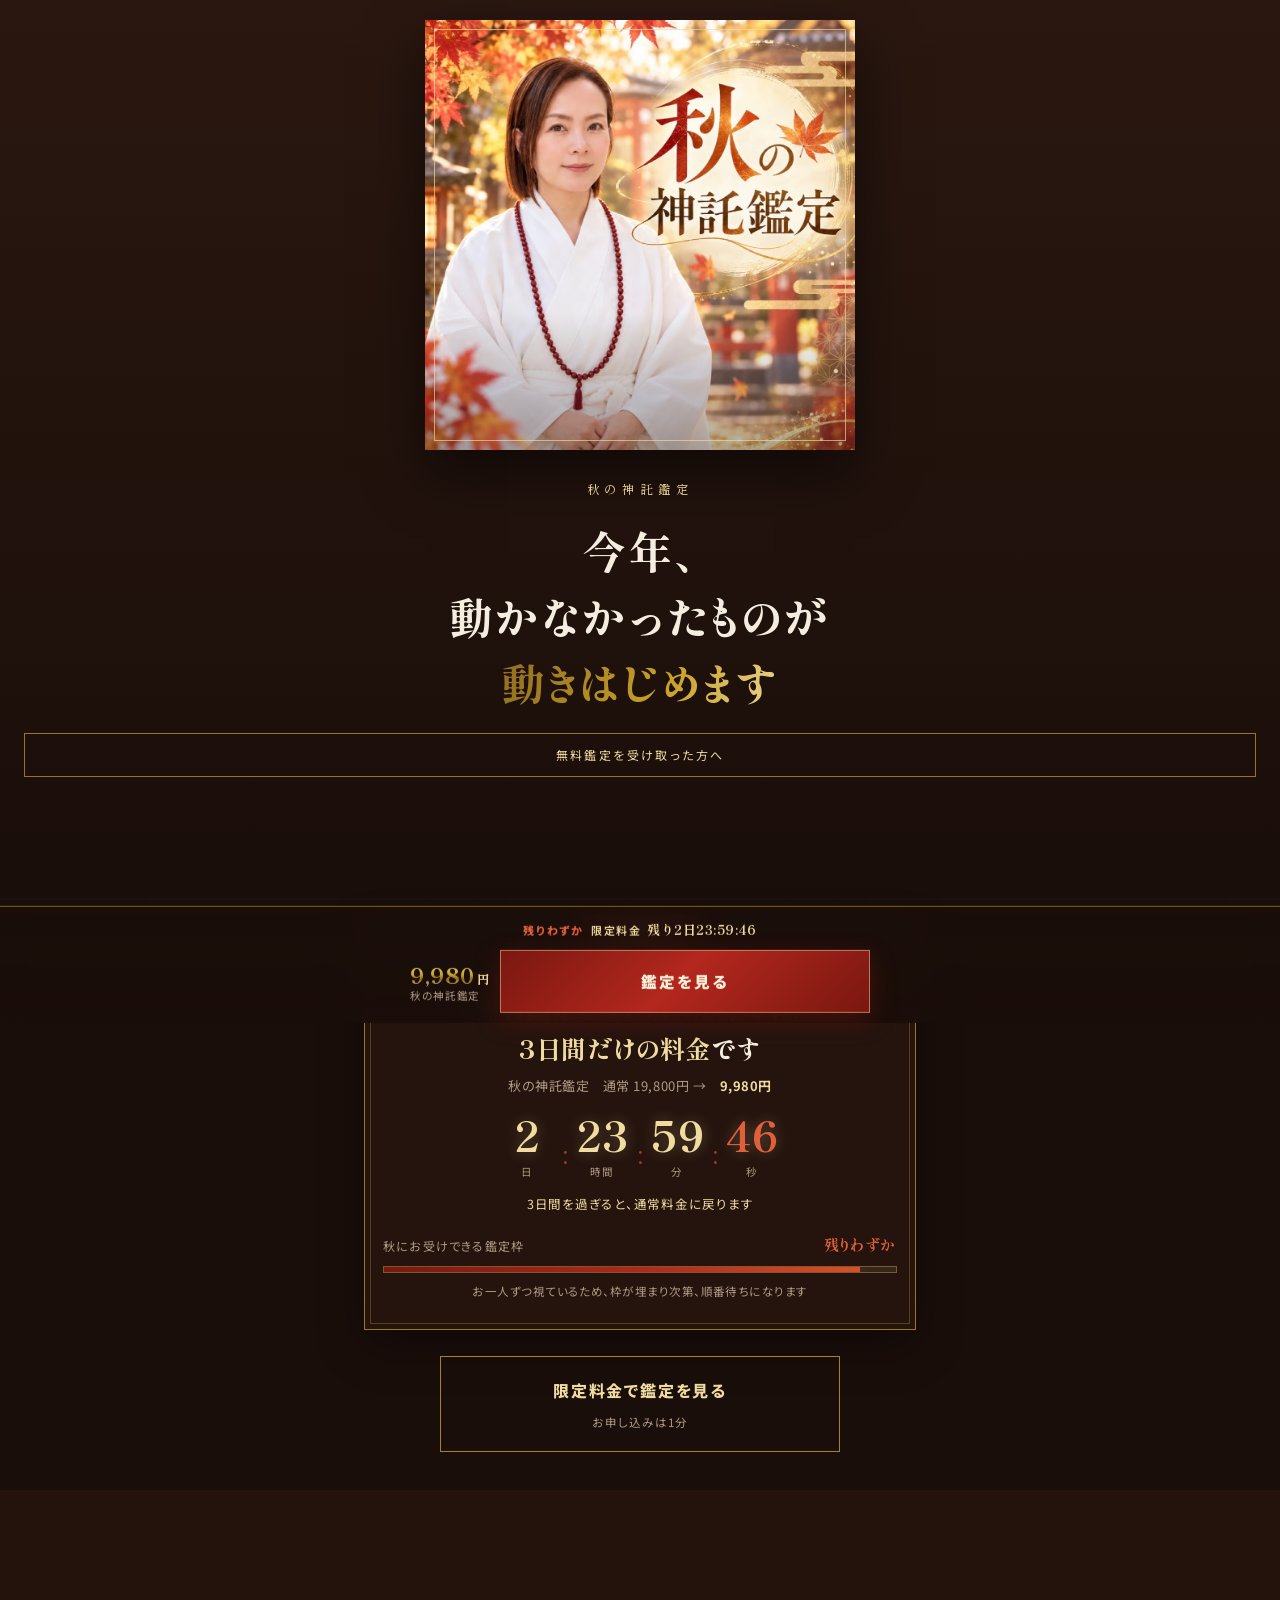
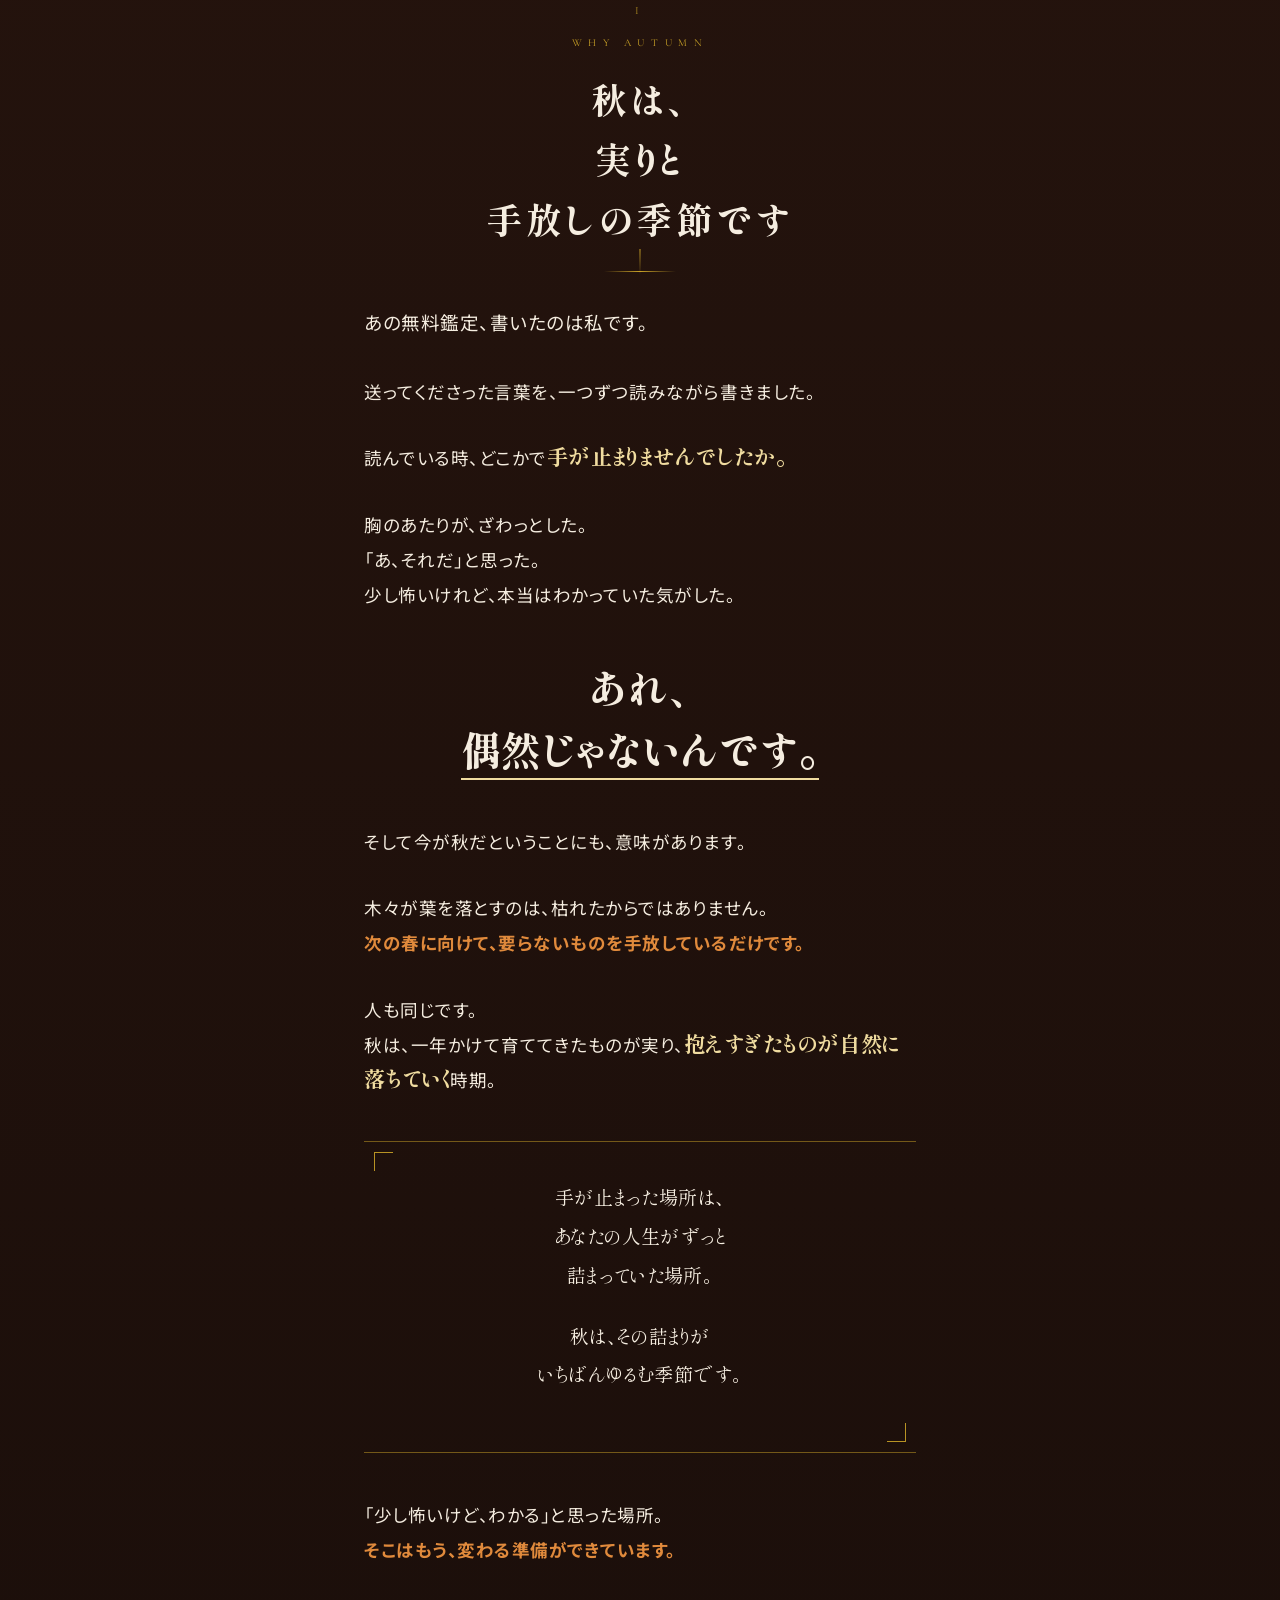
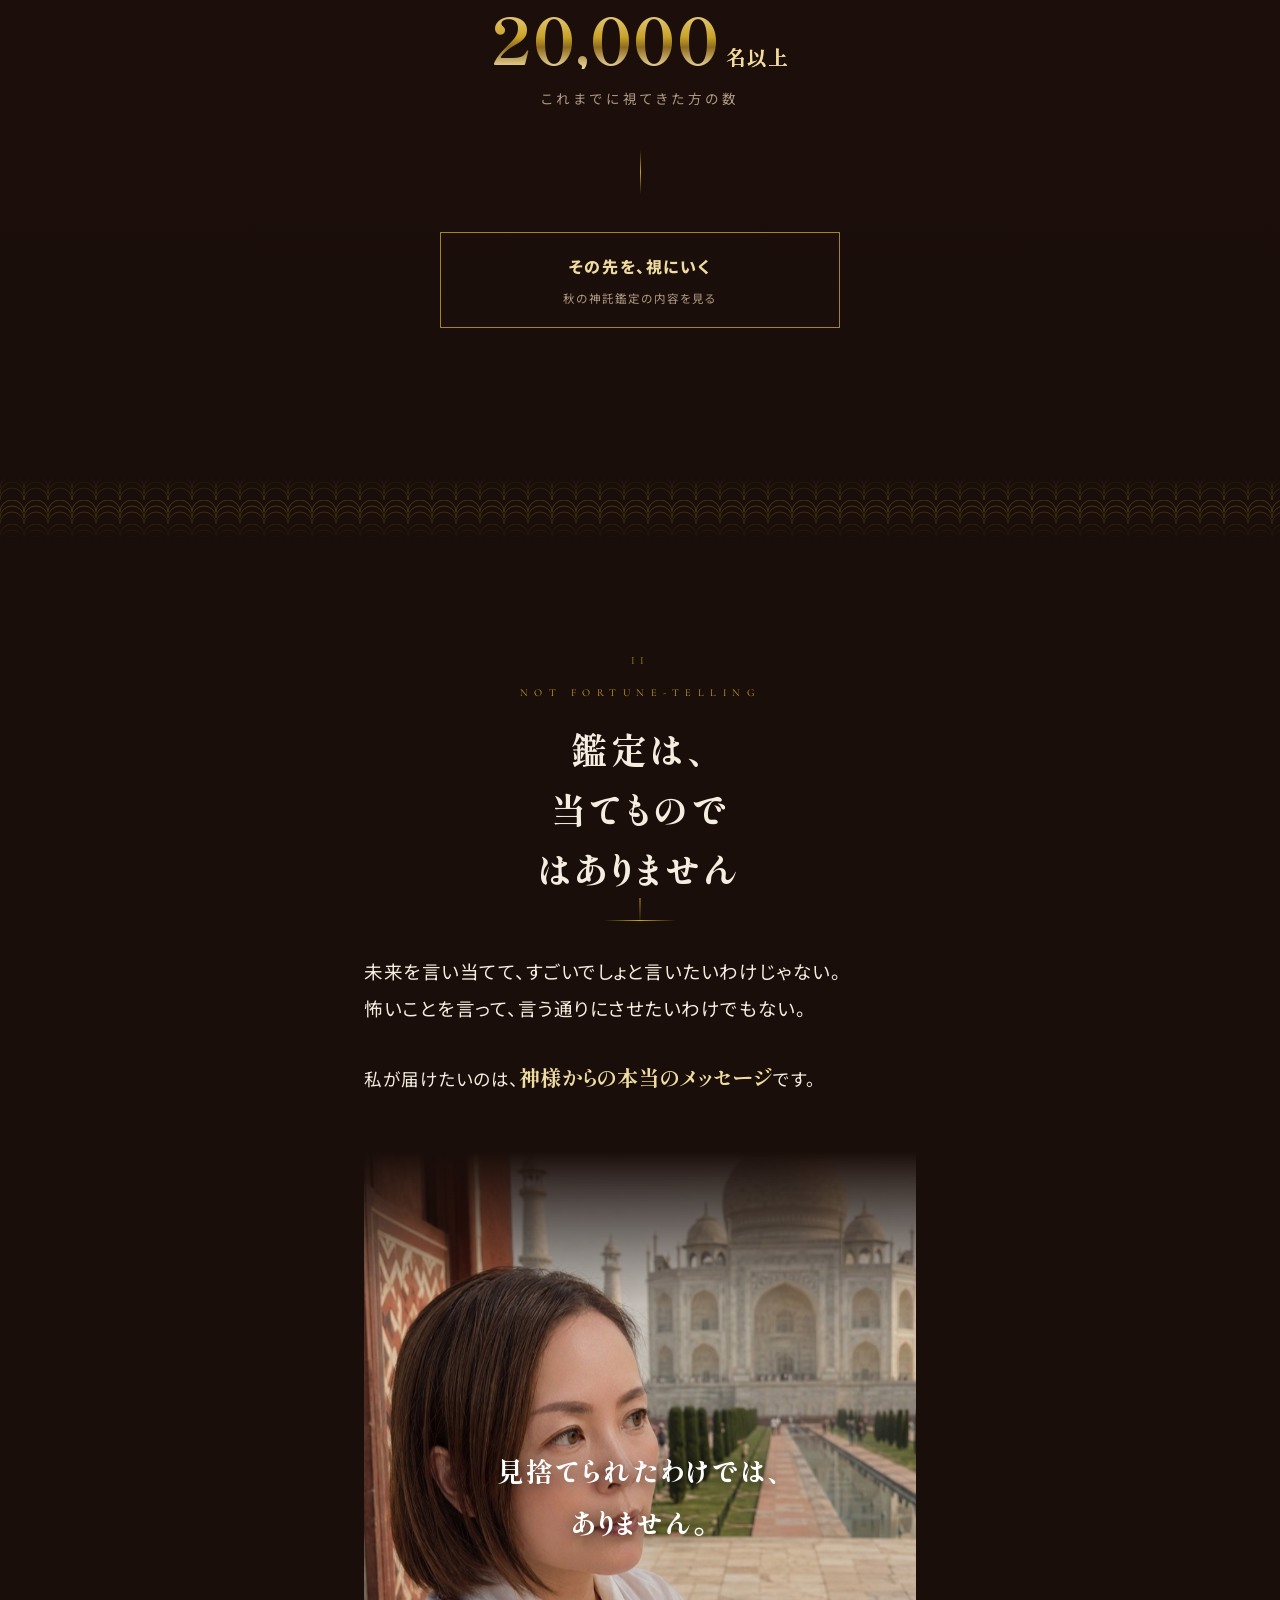
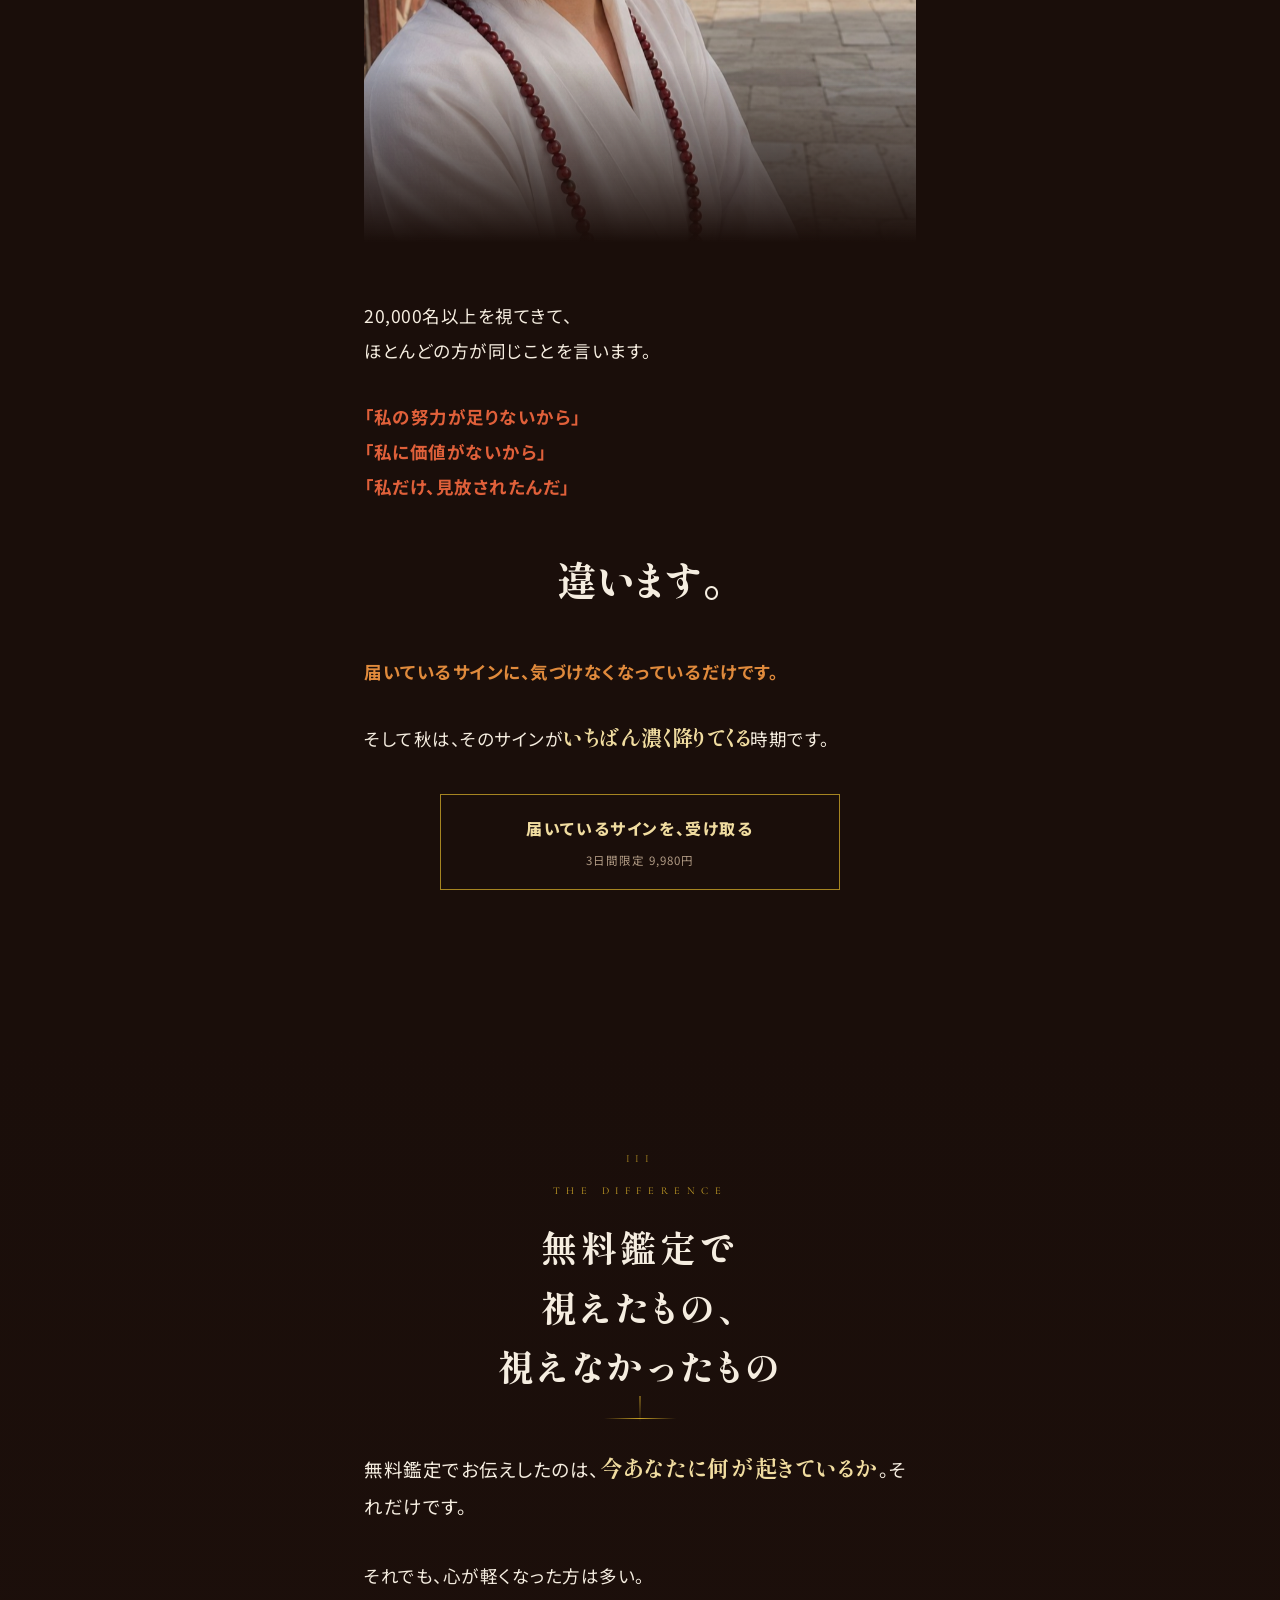
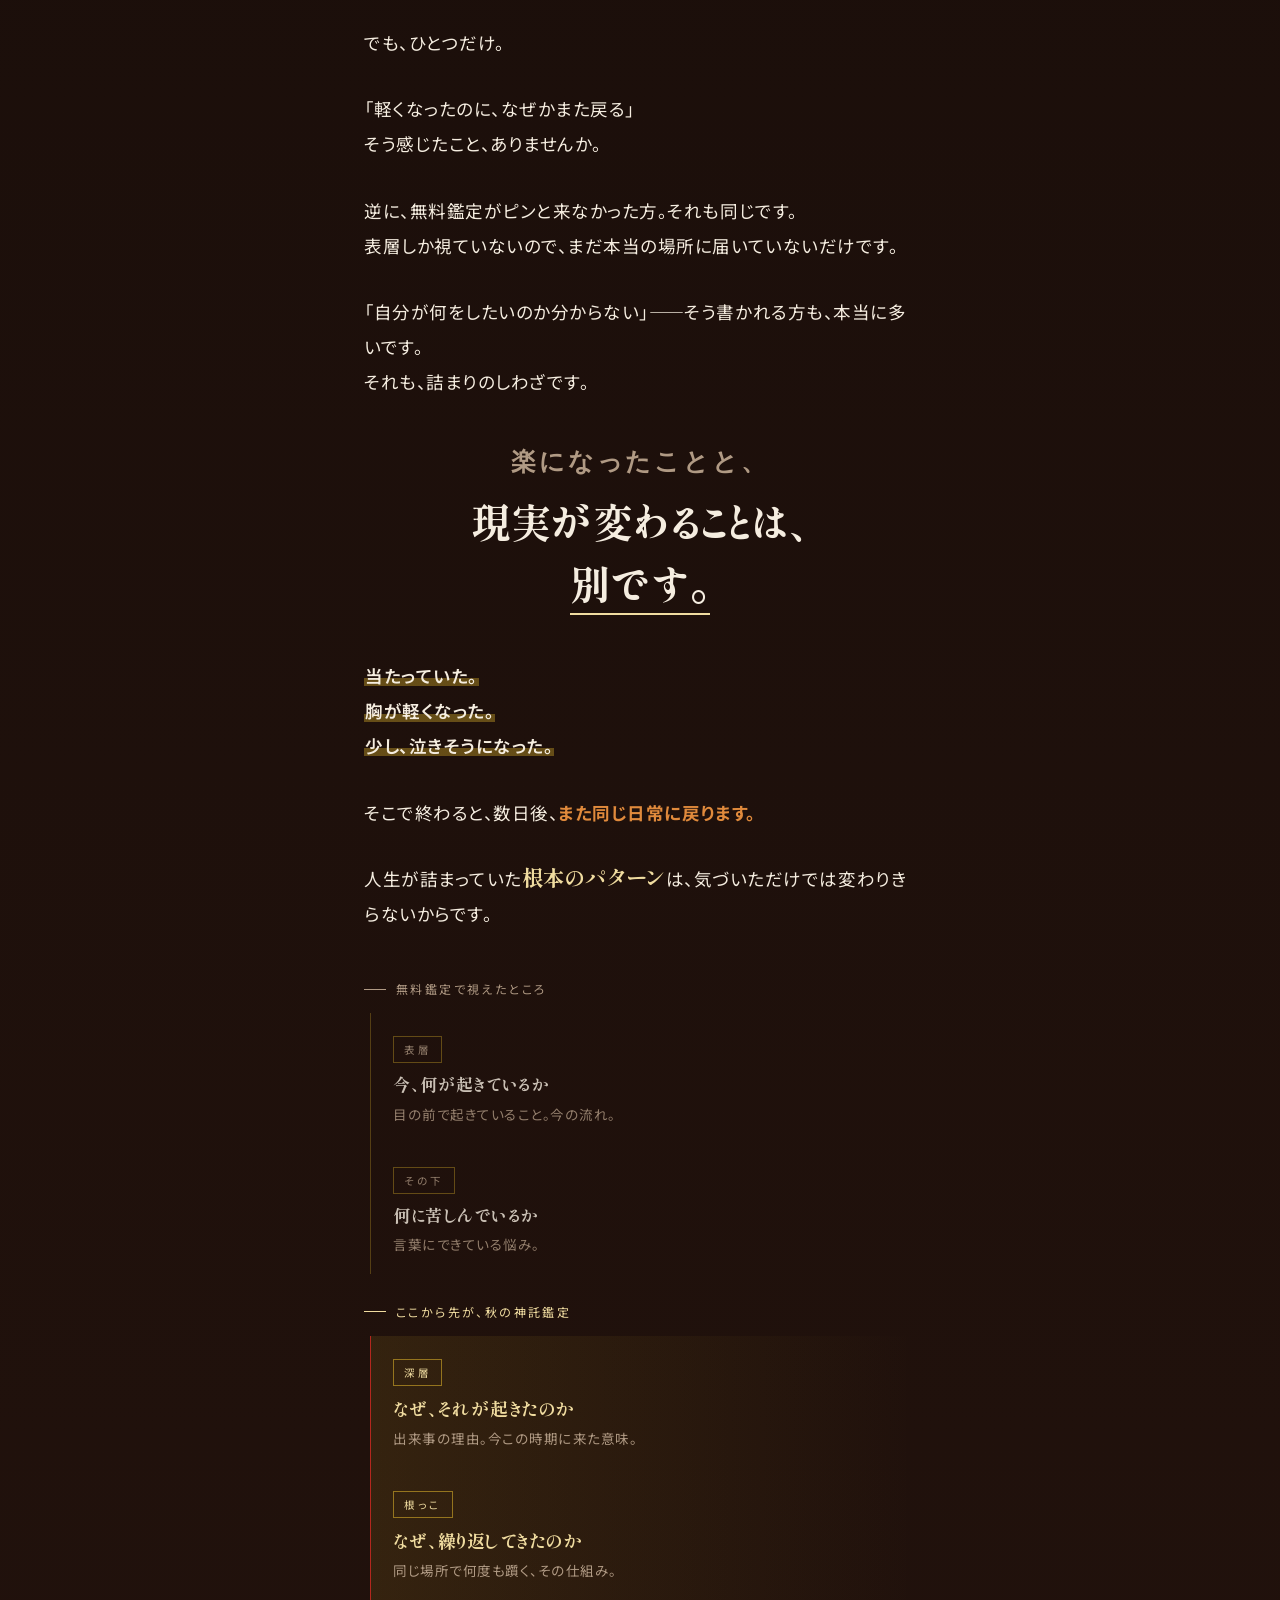
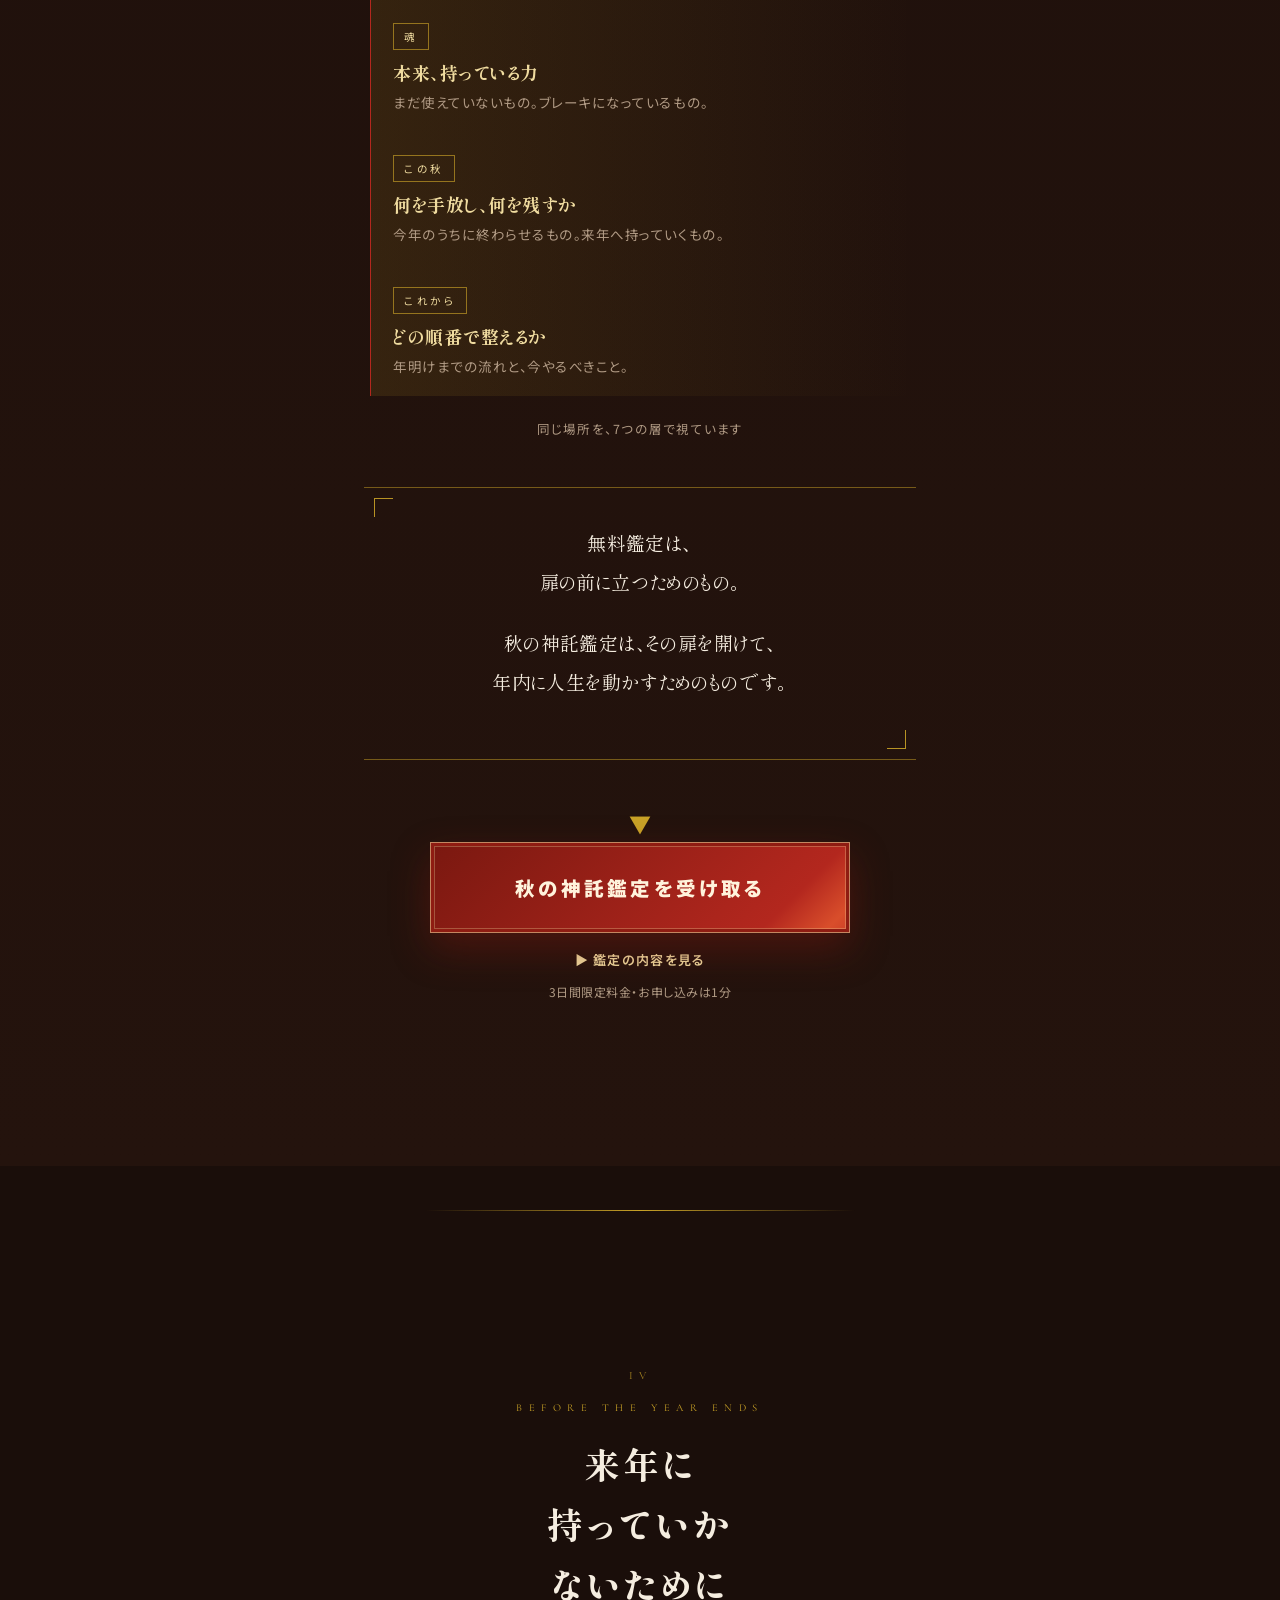
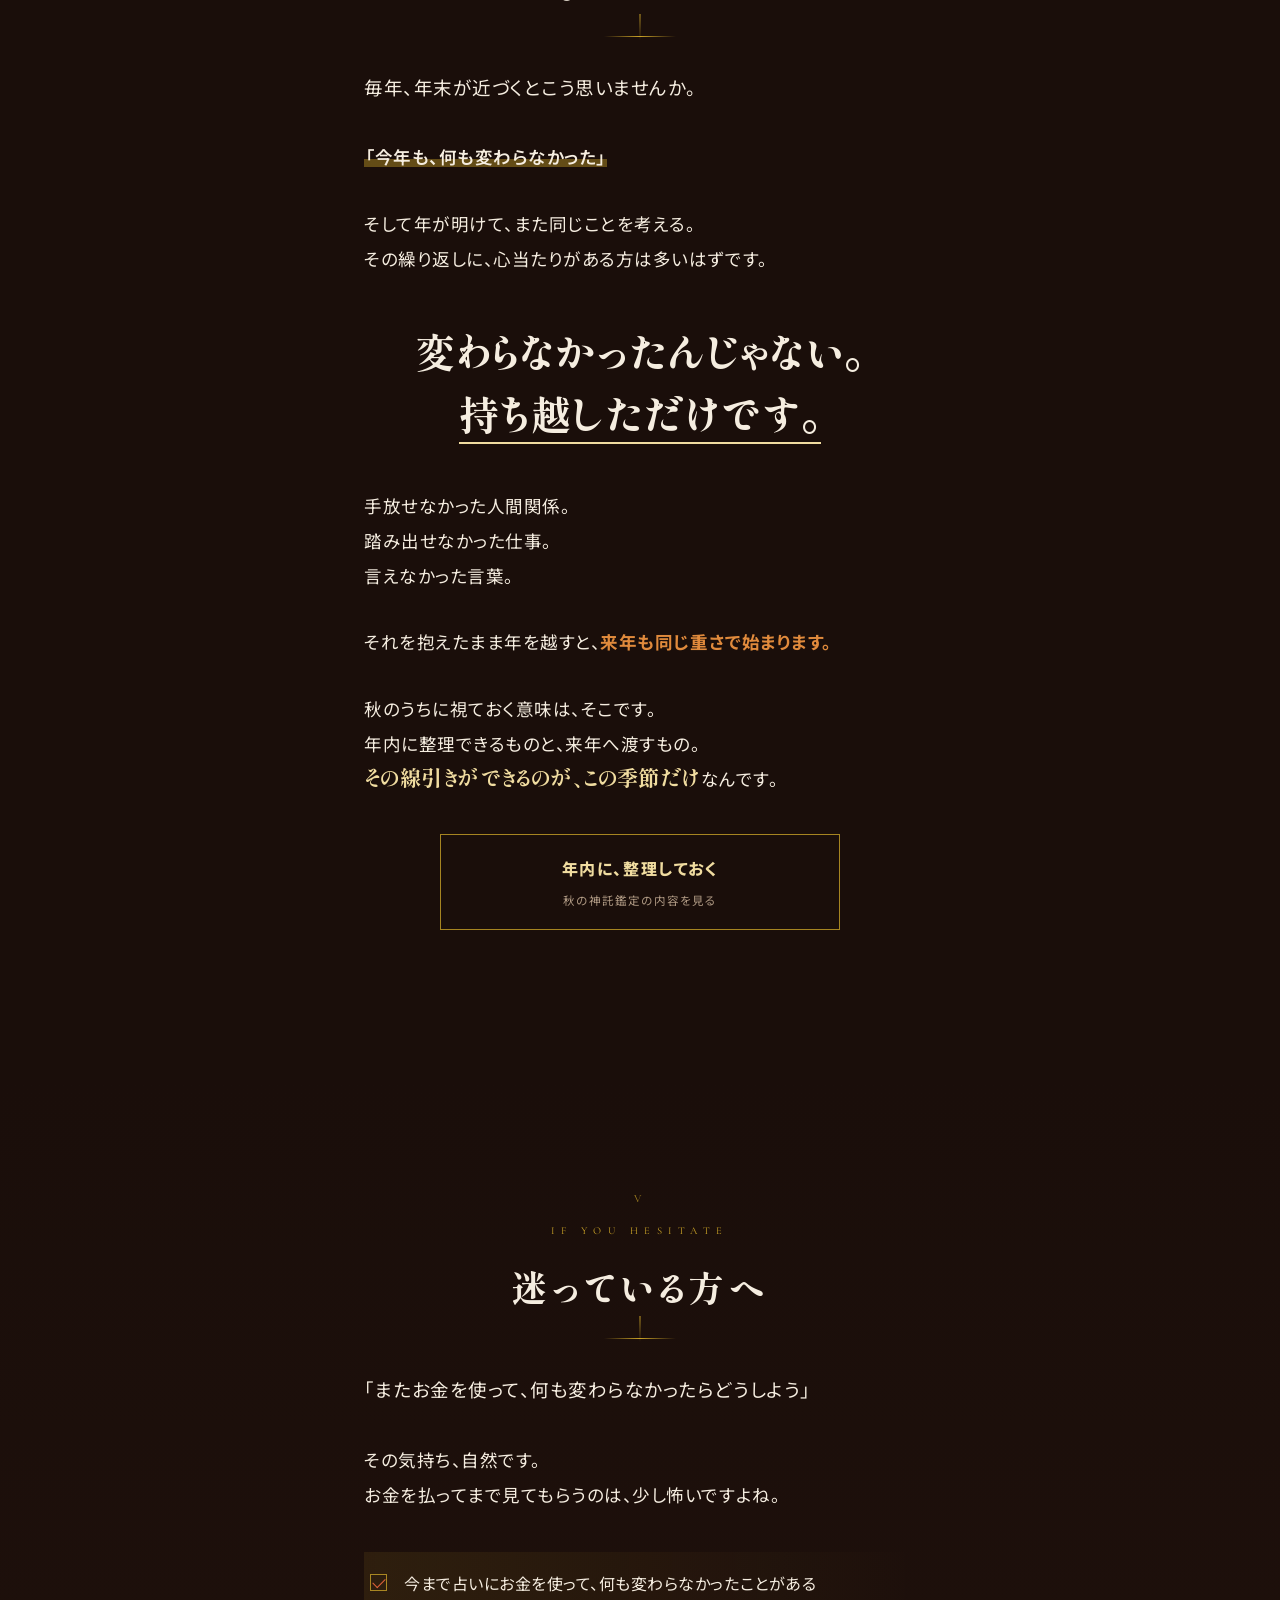
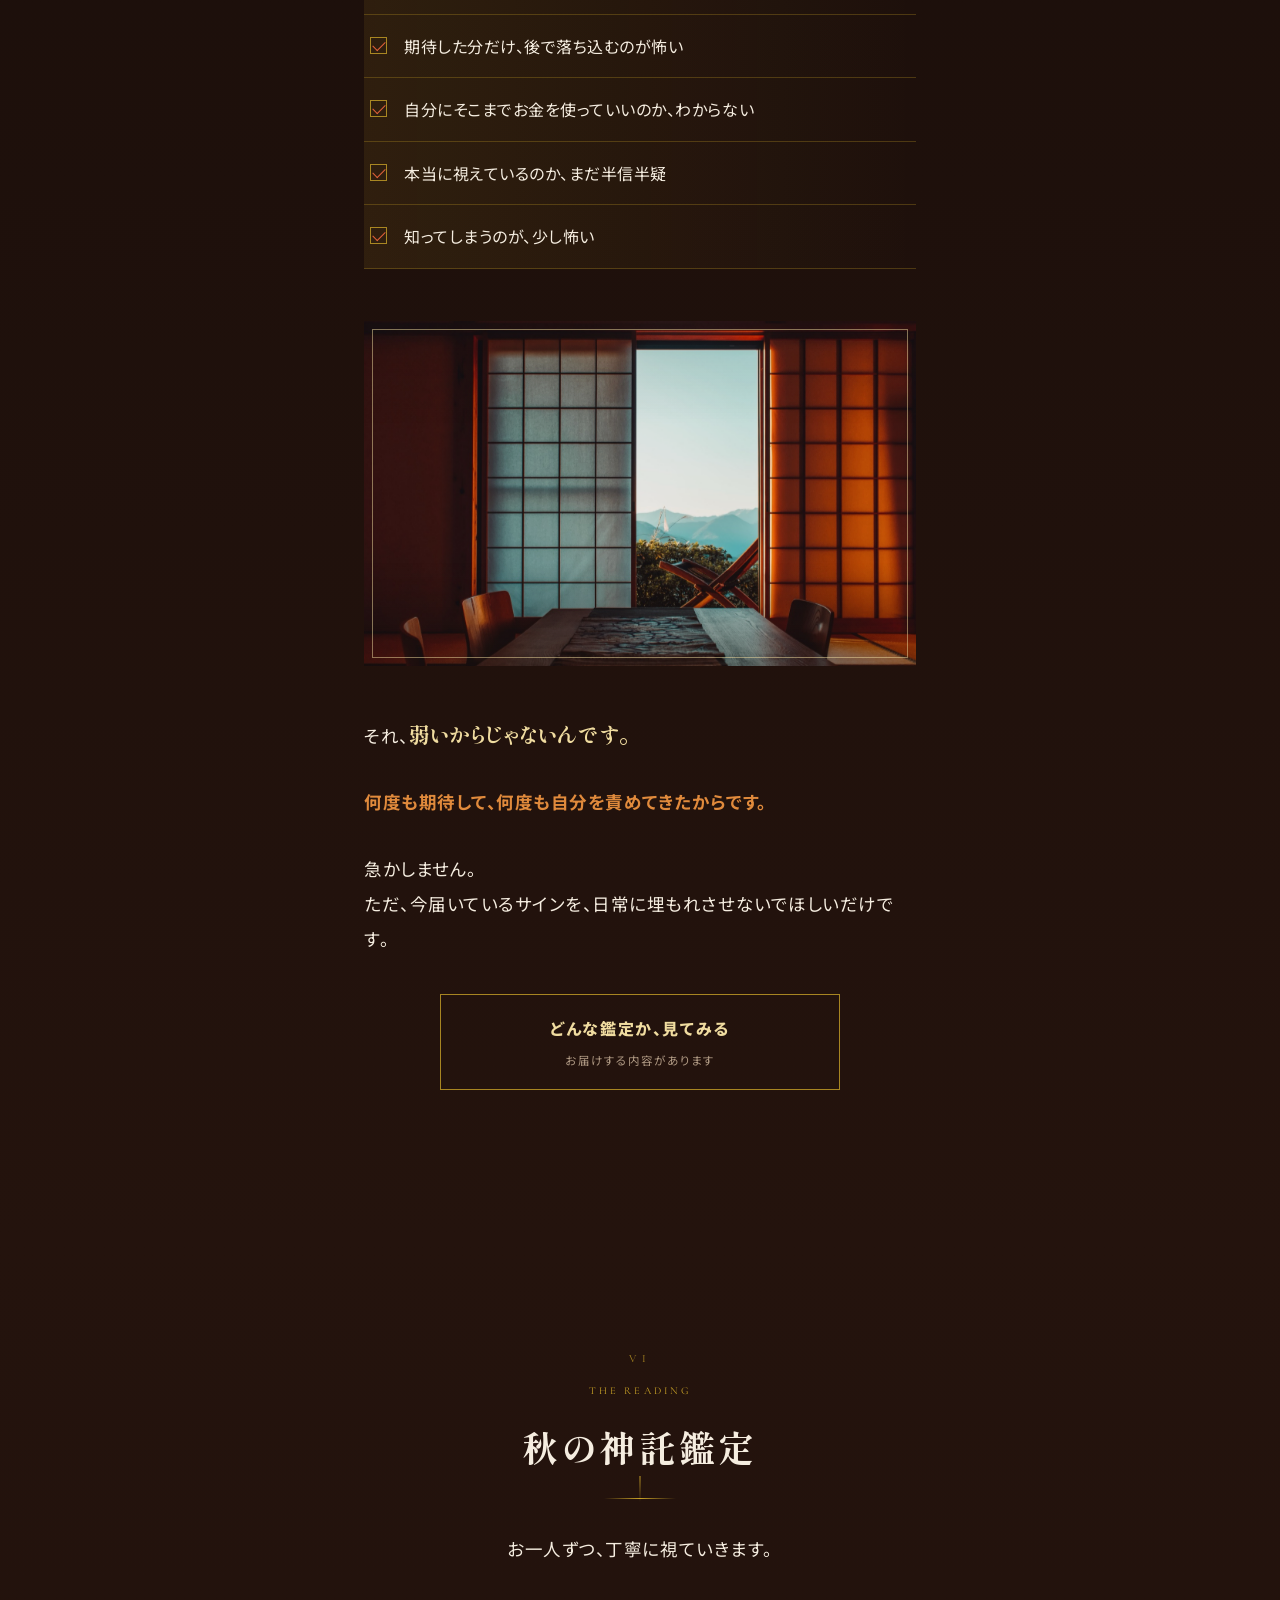
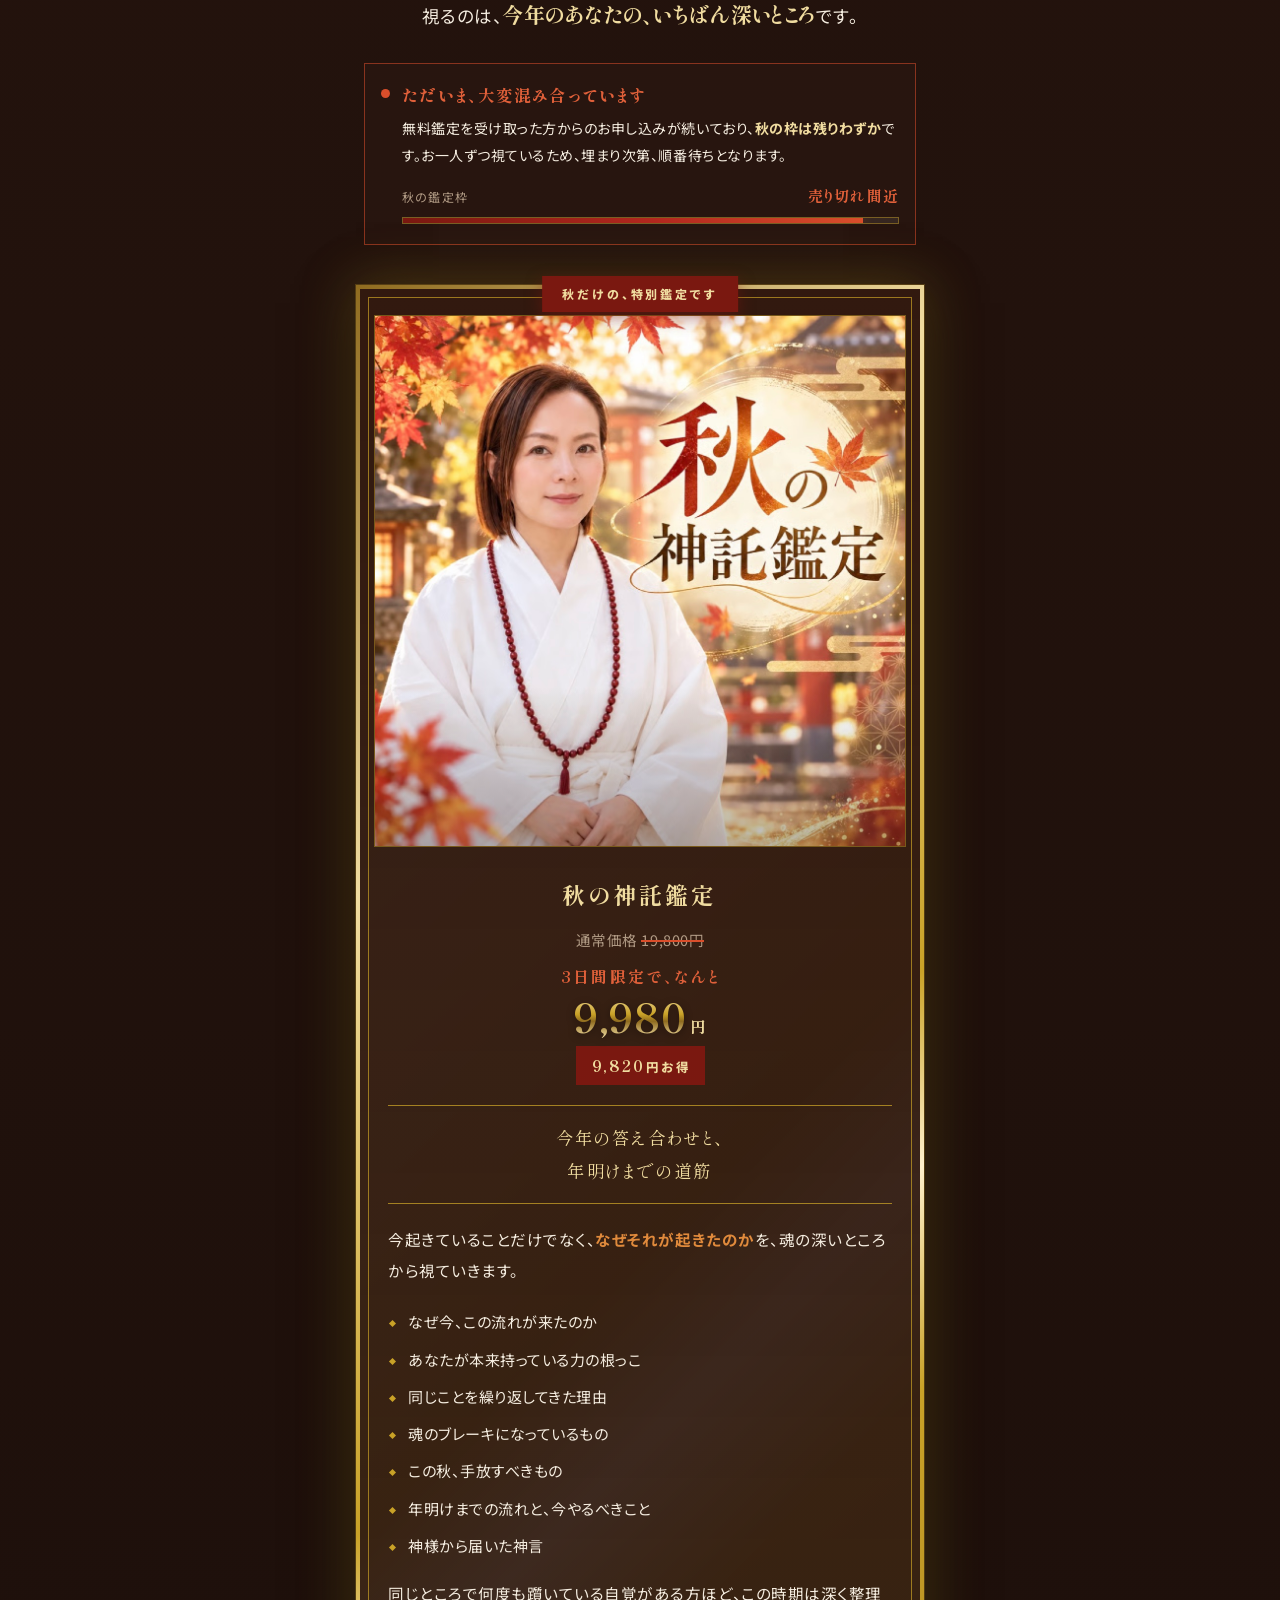
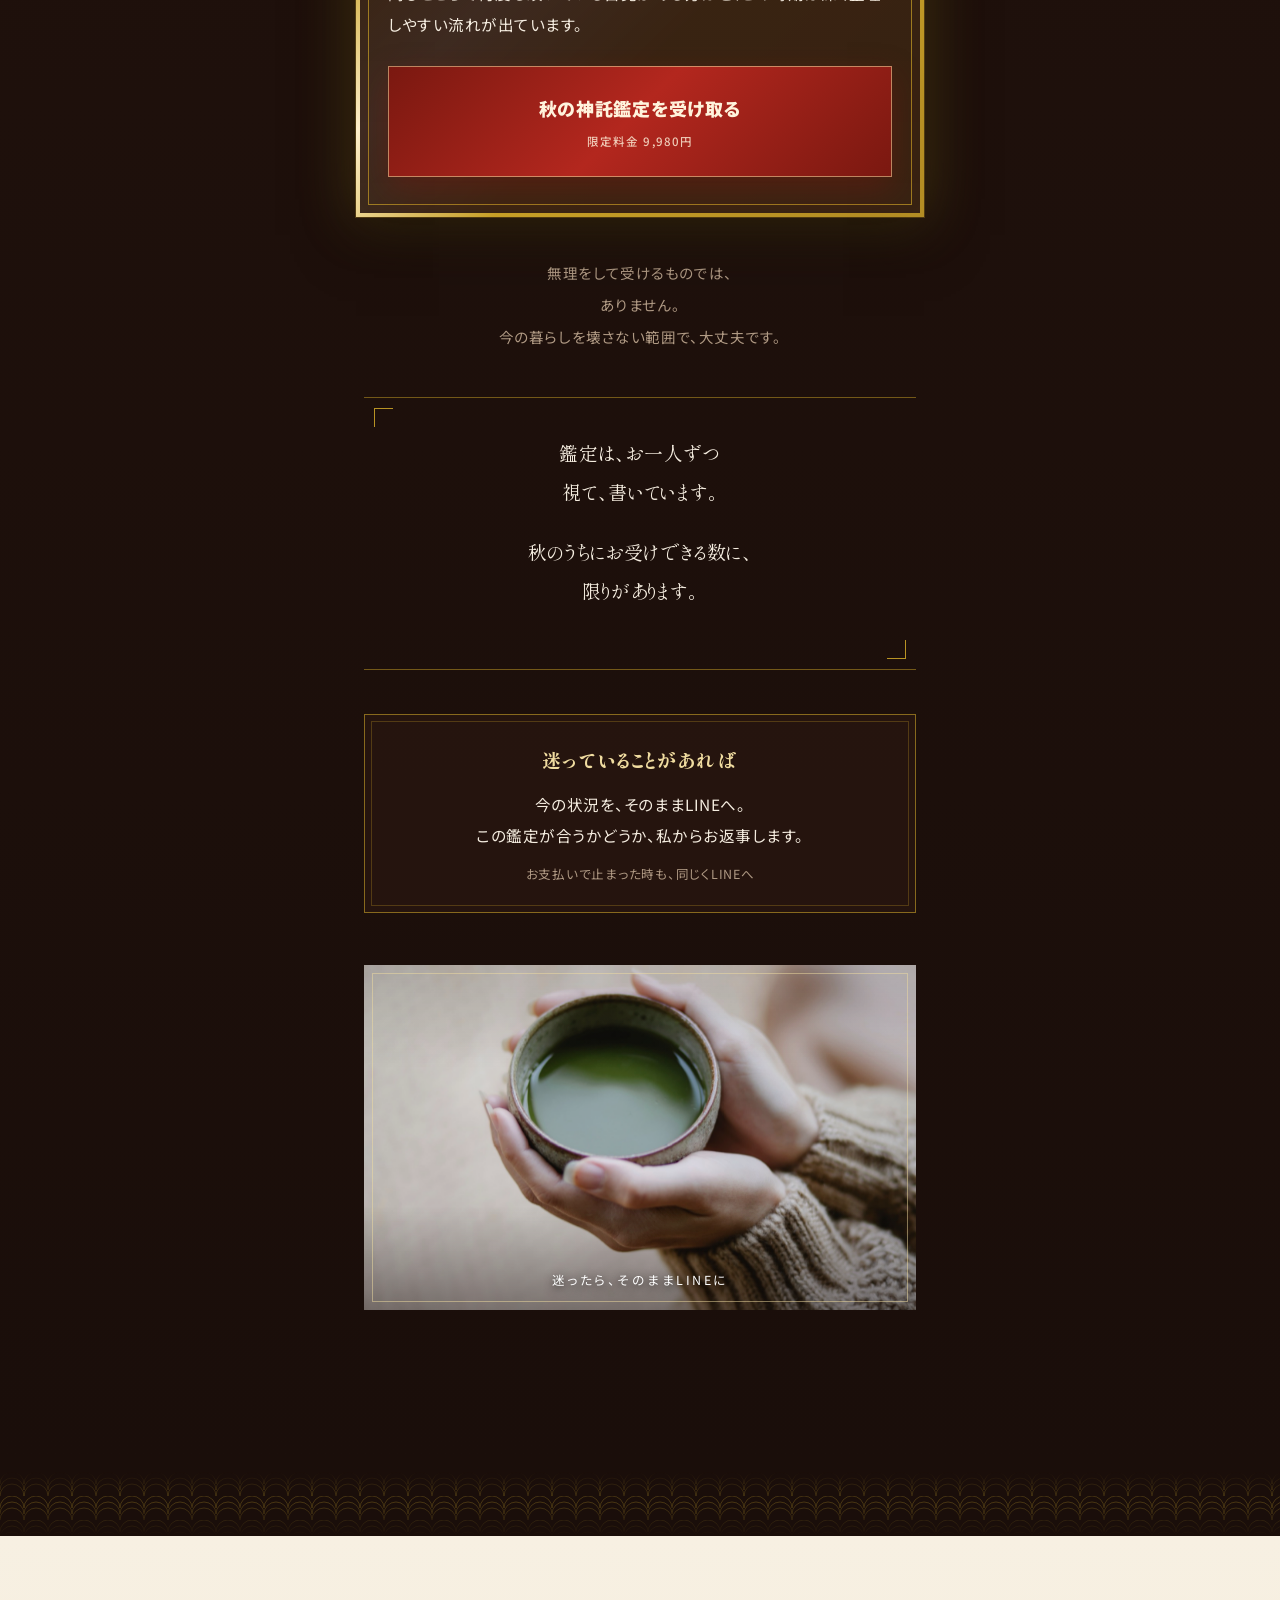
==== aki/index.html @ a31e3f40 "秋企画: 秋の神託鑑定LP" ====
<!doctype html>
<html lang="ja">
<head>
<meta charset="utf-8">
<meta name="viewport" content="width=device-width, initial-scale=1, viewport-fit=cover">
<meta name="robots" content="noindex">
<meta name="theme-color" content="#1A0E0A">
<title>秋の神託鑑定｜無料鑑定を受け取ったあなたへ</title>
<link rel="preconnect" href="https://fonts.googleapis.com">
<link rel="preconnect" href="https://fonts.gstatic.com" crossorigin>
<link href="https://fonts.googleapis.com/css2?family=Shippori+Mincho+B1:wght@400;600;700;800&family=Noto+Sans+JP:wght@400;500;700&family=Cormorant+Garamond:wght@300;500;600&display=swap" rel="stylesheet">
<link rel="stylesheet" href="../assets/lp.css?v=202609102219">
<link rel="stylesheet" href="../assets/theme-aki-mizuki.css?v=202610072100">
</head>
<!-- 秋企画（単品・神託鑑定9,980円のみ）。限定料金：初回閲覧から72時間。運用側でSTORESの価格を戻す前提 -->
<body data-deadline-key="mizuki_aki" data-deadline-hours="72">

<div class="prog" aria-hidden="true"><i id="progbar"></i></div>
<div class="momiji-fall" aria-hidden="true"><i></i><i></i><i></i><i></i><i></i></div>

<!-- ============ HERO ============ -->
<header class="hero">
  <div class="hero-person">
    <img src="../img/aki_mizuki.jpg" alt="秋の神託鑑定・みづき" fetchpriority="high">
    <div class="hero-flare" aria-hidden="true"></div>
  </div>
  <div class="particles" aria-hidden="true" id="particles"></div>
  <div class="hero-copy">
    <div class="lead rv">秋の神託鑑定</div>
    <h1 class="lines"><span class="ln">今年、</span><br><span class="ln">動かなかったものが</span><br><span class="ln gg">動きはじめます</span></h1>
    <div class="tag rv">無料鑑定を受け取った方へ</div>
    <div class="scrollcue rv"><span class="lat">SCROLL</span><i></i></div>
  </div>
</header>

<!-- 3日間限定料金（冒頭） -->
<div class="limited">
  <div class="limbox rv">
    <span class="lt">3日間限定</span>
    <div class="lh">無料鑑定を受け取った方だけ、<br><span class="g">3日間だけの料金</span>です</div>
    <div class="ld">秋の神託鑑定　通常 19,800円 →　<b style="color:var(--gold-hi)">9,980円</b></div>
    <div class="cd" aria-label="残り時間">
      <div class="u"><b data-d>-</b><i>日</i></div><div class="sep">:</div>
      <div class="u"><b data-h>--</b><i>時間</i></div><div class="sep">:</div>
      <div class="u"><b data-m>--</b><i>分</i></div><div class="sep">:</div>
      <div class="u s"><b data-s>--</b><i>秒</i></div>
    </div>
    <div class="cd-expired">この料金でのご案内は終了しました。<br>ご希望の方は、LINEにそのままお送りください。</div>
    <div class="ln2">3日間を過ぎると、通常料金に戻ります</div>
    <div class="stock">
      <div class="sl"><span>秋にお受けできる鑑定枠</span><b>残りわずか</b></div>
      <div class="bar"><i style="--fill:93%"></i></div>
      <div class="sn">お一人ずつ視ているため、枠が埋まり次第、順番待ちになります</div>
    </div>
  </div>
</div>

<a class="minicta rv" href="#item" style="margin-top:26px">限定料金で鑑定を見る<span class="s">お申し込みは1分</span></a>


<!-- ============ I 秋という季節 ============ -->
<section class="s-ai">
  <div class="wrap">
    <div class="chapno">I</div>
    <div class="eyebrow lat">Why autumn</div>
    <h2 class="lines"><span class="ln">秋は、</span><br><span class="ln">実りと</span><br><span class="ln">手放しの季節です</span></h2>
    <div class="gline"></div>

    <div class="stag">
      <p class="lead-p">あの無料鑑定、書いたのは私です。</p>
      <p>送ってくださった言葉を、一つずつ読みながら書きました。</p>
      <p>読んでいる時、どこかで<span class="ew">手が止まりませんでしたか。</span></p>
      <p>胸のあたりが、ざわっとした。<br>「あ、それだ」と思った。<br>少し怖いけれど、本当はわかっていた気がした。</p>
    </div>
    <div class="big rv-b">あれ、<br><span class="wipe">偶然じゃないんです。</span></div>

    <div class="stag">
      <p>そして今が秋だということにも、意味があります。</p>
      <p>木々が葉を落とすのは、枯れたからではありません。<br><strong>次の春に向けて、要らないものを手放しているだけです。</strong></p>
      <p>人も同じです。<br>秋は、一年かけて育ててきたものが実り、<span class="ew">抱えすぎたものが自然に落ちていく</span>時期。</p>
    </div>

    <div class="quote stag">
      <p>手が止まった場所は、<br>あなたの人生がずっと<br>詰まっていた場所。</p>
      <p>秋は、その詰まりが<br>いちばんゆるむ季節です。</p>
    </div>

    <div class="rv">
      <p>「少し怖いけど、わかる」と思った場所。<br><strong>そこはもう、変わる準備ができています。</strong></p>
    </div>

    <div class="stat rv">
      <div class="num"><span data-count="20000">0</span><span class="unit">名以上</span></div>
      <div class="lbl">これまでに視てきた方の数</div>
    </div>
    <div class="vline" aria-hidden="true"></div>

    <a class="minicta rv" href="#item">その先を、視にいく<span class="s">秋の神託鑑定の内容を見る</span></a>
  </div>
</section>

<div class="band" aria-hidden="true"></div>

<!-- ============ II 当てものではない ============ -->
<section class="s-dark">
  <div class="wrap">
    <div class="chapno">II</div>
    <div class="eyebrow lat">Not fortune-telling</div>
    <h2 class="lines"><span class="ln">鑑定は、</span><br><span class="ln">当てもので</span><br><span class="ln">はありません</span></h2>
    <div class="gline"></div>

    <div class="stag">
      <p class="lead-p">未来を言い当てて、すごいでしょと言いたいわけじゃない。<br>怖いことを言って、言う通りにさせたいわけでもない。</p>
      <p>私が届けたいのは、<span class="ew">神様からの本当のメッセージ</span>です。</p>
    </div>

    <div class="ph-full px rv-s">
      <img src="../img/k_wide.jpg" alt="聖地にて" loading="lazy" decoding="async">
      <div class="ov rv-b">見捨てられたわけでは、<br>ありません。</div>
    </div>

    <div class="stag">
      <p>20,000名以上を視てきて、<br>ほとんどの方が同じことを言います。</p>
      <p><span class="shu">「私の努力が足りないから」</span><br><span class="shu">「私に価値がないから」</span><br><span class="shu">「私だけ、見放されたんだ」</span></p>
    </div>
    <div class="big rv-b">違います。</div>
    <div class="rv">
      <p><strong>届いているサインに、気づけなくなっているだけです。</strong></p>
      <p>そして秋は、そのサインが<span class="ew">いちばん濃く降りてくる</span>時期です。</p>
    </div>

    <a class="minicta rv" href="#item">届いているサインを、受け取る<span class="s">3日間限定 9,980円</span></a>
  </div>
</section>

<!-- ============ III 無料と本鑑定の差 ============ -->
<section class="s-ai-r">
  <div class="wrap">
    <div class="chapno">III</div>
    <div class="eyebrow lat">The difference</div>
    <h2 class="lines"><span class="ln">無料鑑定で</span><br><span class="ln">視えたもの、</span><br><span class="ln">視えなかったもの</span></h2>
    <div class="gline"></div>

    <div class="stag">
      <p class="lead-p">無料鑑定でお伝えしたのは、<span class="ew">今あなたに何が起きているか</span>。それだけです。</p>
      <p>それでも、心が軽くなった方は多い。</p>
      <p>でも、ひとつだけ。</p>
      <p>「軽くなったのに、なぜかまた戻る」<br>そう感じたこと、ありませんか。</p>
      <p>逆に、無料鑑定がピンと来なかった方。それも同じです。<br>表層しか視ていないので、まだ本当の場所に届いていないだけです。</p>
      <p>「自分が何をしたいのか分からない」——そう書かれる方も、本当に多いです。<br>それも、詰まりのしわざです。</p>
    </div>

    <div class="big rv-b"><span class="s">楽になったことと、</span>現実が変わることは、<br><span class="wipe">別です。</span></div>

    <div class="stag">
      <p><span class="mk">当たっていた。</span><br><span class="mk">胸が軽くなった。</span><br><span class="mk">少し、泣きそうになった。</span></p>
      <p>そこで終わると、数日後、<strong>また同じ日常に戻ります。</strong></p>
      <p>人生が詰まっていた<span class="ew">根本のパターン</span>は、気づいただけでは変わりきらないからです。</p>
    </div>

    <div class="depth stag">
      <div class="band-label f">無料鑑定で視えたところ</div>
      <div class="layer free">
        <span class="tag">表層</span>
        <div class="nm">今、何が起きているか</div>
        <div class="sub">目の前で起きていること。今の流れ。</div>
      </div>
      <div class="layer free">
        <span class="tag">その下</span>
        <div class="nm">何に苦しんでいるか</div>
        <div class="sub">言葉にできている悩み。</div>
      </div>
      <div class="band-label d">ここから先が、秋の神託鑑定</div>
      <div class="layer deep">
        <span class="tag">深層</span>
        <div class="nm">なぜ、それが起きたのか</div>
        <div class="sub">出来事の理由。今この時期に来た意味。</div>
      </div>
      <div class="layer deep">
        <span class="tag">根っこ</span>
        <div class="nm">なぜ、繰り返してきたのか</div>
        <div class="sub">同じ場所で何度も躓く、その仕組み。</div>
      </div>
      <div class="layer deep">
        <span class="tag">魂</span>
        <div class="nm">本来、持っている力</div>
        <div class="sub">まだ使えていないもの。ブレーキになっているもの。</div>
      </div>
      <div class="layer deep">
        <span class="tag">この秋</span>
        <div class="nm">何を手放し、何を残すか</div>
        <div class="sub">今年のうちに終わらせるもの。来年へ持っていくもの。</div>
      </div>
      <div class="layer deep">
        <span class="tag">これから</span>
        <div class="nm">どの順番で整えるか</div>
        <div class="sub">年明けまでの流れと、今やるべきこと。</div>
      </div>
      <div class="cap2">同じ場所を、7つの層で視ています</div>
    </div>

    <div class="quote stag">
      <p>無料鑑定は、<br>扉の前に立つためのもの。</p>
      <p>秋の神託鑑定は、その扉を開けて、<br>年内に人生を動かすためのものです。</p>
    </div>

    <a class="cta rv" href="#item">
      <span class="arrow">▼</span>
      <span class="btn">秋の神託鑑定を受け取る</span>
      <span class="sub">▶ 鑑定の内容を見る</span>
      <span class="micro">3日間限定料金・お申し込みは1分</span>
    </a>
  </div>
</section>

<div class="wrap"><div class="growline"></div></div>

<!-- ============ IV 年内に、という理由 ============ -->
<section class="s-dark">
  <div class="wrap">
    <div class="chapno">IV</div>
    <div class="eyebrow lat">Before the year ends</div>
    <h2 class="lines"><span class="ln">来年に</span><br><span class="ln">持っていか</span><br><span class="ln">ないために</span></h2>
    <div class="gline"></div>

    <div class="stag">
      <p class="lead-p">毎年、年末が近づくとこう思いませんか。</p>
      <p><span class="mk">「今年も、何も変わらなかった」</span></p>
      <p>そして年が明けて、また同じことを考える。<br>その繰り返しに、心当たりがある方は多いはずです。</p>
    </div>

    <div class="big rv-b">変わらなかったんじゃない。<br><span class="wipe">持ち越しただけです。</span></div>

    <div class="stag">
      <p>手放せなかった人間関係。<br>踏み出せなかった仕事。<br>言えなかった言葉。</p>
      <p>それを抱えたまま年を越すと、<strong>来年も同じ重さで始まります。</strong></p>
      <p>秋のうちに視ておく意味は、そこです。<br>年内に整理できるものと、来年へ渡すもの。<br><span class="ew">その線引きができるのが、この季節だけ</span>なんです。</p>
    </div>

    <a class="minicta rv" href="#item">年内に、整理しておく<span class="s">秋の神託鑑定の内容を見る</span></a>
  </div>
</section>

<!-- ============ V 迷っている方へ ============ -->
<section class="s-ai-r">
  <div class="wrap">
    <div class="chapno">V</div>
    <div class="eyebrow lat">If you hesitate</div>
    <h2 class="lines"><span class="ln">迷っている方へ</span></h2>
    <div class="gline"></div>

    <div class="stag">
      <p class="lead-p">「またお金を使って、何も変わらなかったらどうしよう」</p>
      <p>その気持ち、自然です。<br>お金を払ってまで見てもらうのは、少し怖いですよね。</p>
    </div>

    <ul class="chk rv">
      <li>今まで占いにお金を使って、何も変わらなかったことがある</li>
      <li>期待した分だけ、後で落ち込むのが怖い</li>
      <li>自分にそこまでお金を使っていいのか、わからない</li>
      <li>本当に視えているのか、まだ半信半疑</li>
      <li>知ってしまうのが、少し怖い</li>
    </ul>

    <div class="ph wide px rv-s">
      <img src="../img/window_01.jpg" alt="障子越しの光" loading="lazy" decoding="async">
    </div>

    <div class="stag">
      <p>それ、<span class="ew">弱いからじゃないんです。</span></p>
      <p><strong>何度も期待して、何度も自分を責めてきたからです。</strong></p>
      <p>急かしません。<br>ただ、今届いているサインを、日常に埋もれさせないでほしいだけです。</p>
    </div>

    <a class="minicta rv" href="#item">どんな鑑定か、見てみる<span class="s">お届けする内容があります</span></a>
  </div>
</section>

<!-- ============ VI 商品 ============ -->
<section class="s-ai" id="item" data-sticky-hide>
  <div class="wrap">
    <div class="chapno">VI</div>
    <div class="eyebrow lat">The reading</div>
    <h2 class="lines"><span class="ln">秋の神託鑑定</span></h2>
    <div class="gline"></div>

    <div class="stag">
      <p class="tc">お一人ずつ、丁寧に視ていきます。</p>
      <p class="tc">視るのは、<span class="ew">今年のあなたの、いちばん深いところ</span>です。</p>
    </div>

    <div class="crowd hot rv">
      <span class="dot"></span>
      <div>
        <div class="ct">ただいま、大変混み合っています</div>
        無料鑑定を受け取った方からのお申し込みが続いており、<b>秋の枠は残りわずか</b>です。お一人ずつ視ているため、埋まり次第、順番待ちとなります。
        <div class="stock">
          <div class="sl"><span>秋の鑑定枠</span><b>売り切れ間近</b></div>
          <div class="bar"><i style="--fill:93%"></i></div>
        </div>
      </div>
    </div>

    <!-- 秋の神託鑑定 -->
    <div class="item rec">
      <div class="badge">秋だけの、特別鑑定です</div>
      <div class="thumb"><img src="../img/aki_mizuki.jpg" alt="秋の神託鑑定" loading="lazy" decoding="async"></div>
      <div class="pname">秋の神託鑑定</div>
      <div class="pr-stage">
        <div class="was">通常価格 <s>19,800円</s></div>
        <div class="nanto">3日間限定で、なんと</div>
        <div class="price"><span class="num-gold">9,980</span><small>円</small></div>
        <span class="off"><b>9,820</b>円お得</span>
      </div>
      <div class="goal">今年の答え合わせと、<br>年明けまでの道筋</div>
      <p>今起きていることだけでなく、<strong>なぜそれが起きたのか</strong>を、魂の深いところから視ていきます。</p>
      <ul>
        <li>なぜ今、この流れが来たのか</li>
        <li>あなたが本来持っている力の根っこ</li>
        <li>同じことを繰り返してきた理由</li>
        <li>魂のブレーキになっているもの</li>
        <li>この秋、手放すべきもの</li>
        <li>年明けまでの流れと、今やるべきこと</li>
        <li>神様から届いた神言</li>
      </ul>
      <p>同じところで何度も躓いている自覚がある方ほど、この時期は深く整理しやすい流れが出ています。</p>
      <a class="pbtn" href="https://pmsdqb4c2p0emj0yagvc.stores.jp/items/6ac5746d94dbed038f44766e" target="_blank" rel="noopener">秋の神託鑑定を受け取る<span class="s">限定料金 9,980円</span></a>
    </div>

    <div class="whisper rv">
      無理をして受けるものでは、<br>ありません。<br>今の暮らしを壊さない範囲で、大丈夫です。
    </div>

    <div class="quote stag">
      <p>鑑定は、お一人ずつ<br>視て、書いています。</p>
      <p>秋のうちにお受けできる数に、<br>限りがあります。</p>
    </div>

    <div class="linebox rv">
      <div class="lh">迷っていることがあれば</div>
      <p>今の状況を、そのままLINEへ。<br>この鑑定が合うかどうか、私からお返事します。</p>
      <div class="ls">お支払いで止まった時も、同じくLINEへ</div>
    </div>

    <div class="ph wide px rv-s">
      <img src="../img/hands_02.jpg" alt="湯呑みを持つ手" loading="lazy" decoding="async">
      <div class="cap">迷ったら、そのままLINEに</div>
    </div>
  </div>
</section>

<div class="band" aria-hidden="true"></div>

<!-- ============ VII 受け取りまでの流れ（明） ============ -->
<section class="s-light">
  <div class="wrap">
    <div class="chapno">VII</div>
    <div class="eyebrow lat">The flow</div>
    <h2 class="lines"><span class="ln">受け取るまでの流れ</span></h2>
    <div class="gline"></div>

    <div class="steps stag">
      <div class="st">
        <span class="when">お申し込み</span>
        <h4>ご購入いただく</h4>
        <p>お名前と、購入画面のスクリーンショットをLINEに送ってください。ここで一度、私が確認します。</p>
      </div>
      <div class="st">
        <span class="when">確認がとれたら</span>
        <h4>二度目の質問をお送りします</h4>
        <p>ここが、いちばん大事なところ。<br>今いちばんしんどい瞬間。認めるのが怖かったこと。夜にふっと出てくる気持ち。<br>上手に書こうとしなくて大丈夫。思いついたままの言葉で構いません。</p>
      </div>
      <div class="st">
        <span class="when">お返事をいただいてから</span>
        <h4>その言葉ごと、深く視ます</h4>
        <p>いただいた言葉を一つずつ受け取りながら、なぜ今この流れが来ているのかを視ていきます。<br>ここに時間をかけたいので、<strong>二〜三日</strong>いただいています。</p>
      </div>
      <div class="st">
        <span class="when">仕上がったら</span>
        <h4>鑑定書をお届けします</h4>
        <p>読み終えたあとに、そのまま置いておける長さで書きます。何度でも読み返してください。</p>
      </div>
    </div>

    <div class="whisper rv">
      申し込んで、はい終わり、ではありません。<br>
      あなたの言葉を聞いてから、書きはじめます。
    </div>

    <a class="cta rv" href="#item">
      <span class="arrow">▼</span>
      <span class="btn">秋の神託鑑定を受け取る</span>
      <span class="sub">▶ 3日間限定 9,980円</span>
    </a>
  </div>
</section>

<div class="wrap"><div class="growline"></div></div>

<!-- ============ VIII 声（明） ============ -->
<section class="s-light">
  <div class="wrap">
    <div class="chapno">VIII</div>
    <div class="eyebrow lat">Voices</div>
    <h2 class="lines"><span class="ln">受け取った</span><br><span class="ln">方たちのこと</span></h2>
    <div class="gline"></div>

    <div class="rv"><p class="tc">届いたLINEを、そのまま載せています。</p></div>

    <figure class="shot rv"><img src="../img/voices/k_01.jpg" alt="受け取った方の感想" loading="lazy" decoding="async"></figure>
    <figure class="shot rv"><img src="../img/voices/k_02.jpg" alt="受け取った方の感想" loading="lazy" decoding="async"></figure>
    <figure class="shot rv"><img src="../img/voices/k_03.jpg" alt="受け取った方の感想" loading="lazy" decoding="async"></figure>

    <a class="minicta rv" href="#item">私も、視てもらう<span class="s">秋の神託鑑定を見る</span></a>

    <figure class="shot rv"><img src="../img/voices/k_04.jpg" alt="受け取った方の感想" loading="lazy" decoding="async"></figure>
    <figure class="shot rv"><img src="../img/voices/k_05.jpg" alt="受け取った方の感想" loading="lazy" decoding="async"></figure>
    <figure class="shot rv"><img src="../img/voices/k_06.jpg" alt="受け取った方の感想" loading="lazy" decoding="async"></figure>

    <a class="minicta rv" href="#item">鑑定を申し込む<span class="s">3日間限定 9,980円</span></a>
  </div>
</section>

<!-- ============ IX 来ないでほしい方 ============ -->
<section class="s-ai-r">
  <div class="wrap">
    <div class="warn stag">
      <div class="eyebrow lat">Please do not</div>
      <h3>申し込まないでほしい方が、<br>います</h3>
      <p>今、生活が苦しくて、このお金を出すために何かを削らなければならない方。</p>
      <p><strong>今回は、見送ってください。</strong></p>
      <p>ご家族がいる方は、一度相談してから決めてください。<br>暮らしを削ってまで、受け取るものではありません。</p>
      <p>無料鑑定でお伝えしたことを、何度でも読み返してください。<br>そこに書いたことは、本当のことです。</p>
      <p>状況が変わった時に、また来てくださったらいい。<br><strong>その時、私はここにいます。</strong></p>
    </div>

    <div class="big rv-b" style="margin-top:46px">暮らしを壊さずに<br>来られる方へ。</div>
    <a class="minicta rv" href="#item">限定料金のうちに、鑑定を見る<span class="s">3日間を過ぎると通常料金に戻ります</span></a>
  </div>
</section>

<!-- ============ X FAQ ============ -->
<section class="s-dark">
  <div class="wrap">
    <div class="chapno">X</div>
    <div class="eyebrow lat">Questions</div>
    <h2 class="sm lines"><span class="ln">よくあるご質問</span></h2>
    <div class="gline"></div>

    <div class="stag">
      <details class="faq"><summary>秋の神託鑑定は、ふだんの鑑定と何が違いますか。</summary>
        <div class="ans">視る深さは同じです。違うのは、この秋にあなたが何を手放し、何を年明けに持っていくべきかを、はっきりお伝えするところです。季節の流れに合わせて視ているので、今この時期だけのご案内にしています。</div>
      </details>
      <details class="faq"><summary>怖いことを言われませんか。</summary>
        <div class="ans">言いません。私は、怖がらせて動かす鑑定はしません。ただ、見ないままだと同じことを繰り返しやすい部分については、正直にお伝えします。</div>
      </details>
      <details class="faq"><summary>当たっていなかったらどうしよう、と思ってしまいます。</summary>
        <div class="ans">鑑定は、当てものではありません。読んだときに「ざわっとした場所」を、あなた自身が見つけるためのものです。ひとつでも心に残る場所があれば、それが今のあなたに必要なところです。</div>
      </details>
      <details class="faq"><summary>家族に知られませんか。</summary>
        <div class="ans">知られません。鑑定書はこのLINEにだけ届きます。郵送物も、家に届くものも一切ありません。読む時間も場所も、あなたが決めてください。</div>
      </details>
      <details class="faq"><summary>どれくらいで届きますか。</summary>
        <div class="ans">お申し込みのあと、鑑定前に聞かせてほしいことをLINEでお送りします。ご回答をいただいてから、二〜三日ほどで仕上げてお届けします。</div>
      </details>
      <details class="faq"><summary>3日間を過ぎたら、もう受けられませんか。</summary>
        <div class="ans">受けられます。ただし通常料金に戻ります。無料鑑定を受け取った直後がいちばん心が動いている時なので、この料金は3日間だけにしています。</div>
      </details>
      <details class="faq"><summary>質問に上手く答えられる自信がありません。</summary>
        <div class="ans">大丈夫です。長く書かなくて構いません。思いついたままの言葉で送ってください。</div>
      </details>
      <details class="faq"><summary>お守りの石など、あとから何か購入する必要はありますか。</summary>
        <div class="ans">ありません。鑑定の中で、石や道具の購入をお願いすることはありません。追加の費用も一切かかりません。</div>
      </details>
      <details class="faq"><summary>お支払いがうまくいきません。</summary>
        <div class="ans">よくあることなので、気にしないでください。エラーが出た、途中で止まった、どの方法がいいかわからない。そのままLINEに送ってください。一緒に手順を確認します。</div>
      </details>
    </div>

    <a class="minicta rv" href="#item">鑑定を申し込む<span class="s">秋の神託鑑定</span></a>
  </div>
</section>

<!-- ============ XI 追伸 ============ -->
<section class="s-ai">
  <div class="wrap">
    <div class="chapno">XI</div>
    <div class="eyebrow lat">From Mizuki</div>
    <h2 class="lines"><span class="ln">最後に</span></h2>
    <div class="gline"></div>

    <div class="ph portrait rv-s">
      <img src="../img/k_portrait.jpg" alt="みづき" loading="lazy" decoding="async"
           onerror="this.onerror=null;this.src='../img/aki_mizuki.jpg';this.alt='';">
    </div>

    <div class="stag">
      <p class="lead-p">私は、神様の声がただ聞こえる人ではありません。</p>
      <p><strong>神様から届いたものを、今のあなたが受け取れる言葉に変える人です。</strong></p>
      <p>無料だから軽く見る。浅く見る。当たり障りのないことだけ言う。<br>それは、神様から預かった言葉にも、あなたの人生にも失礼だと思っています。</p>
      <p>だから、無料鑑定でも手を抜きませんでした。<br>そして、そこで視えたものの<span class="ew">奥</span>が、まだ残っています。</p>
      <p>秋は、一年でいちばん<span class="ew">答えが降りてきやすい</span>季節です。<br>あなたがこの時期にここまで辿り着いたこと自体に、意味があります。</p>
    </div>

    <div class="whisper rv">金額の話ではありません。<br>「このまま年を越すこと」が怖い方の話です。</div>

    <div class="peak rv">
      <div class="l1">迷っている時間も、<br>季節は進んでいます。</div>
      <div class="l2">見にいくのは、<br><em>今日でいい。</em></div>
      <div class="l3">限定料金の残り時間は、<br>ページ上部に表示しています。</div>
    </div>

    <div class="sign rv">みづき</div>

    <a class="cta rv" href="#item">
      <span class="arrow">▼</span>
      <span class="btn">秋の神託鑑定を受け取る</span>
      <span class="sub">▶ 3日間限定 9,980円</span>
      <span class="micro">3日間限定料金・お申し込みは1分</span>
    </a>
  </div>
</section>

<footer>
  <div class="wrap">
    <p>累計20,000名以上を視てきました</p>
    <p style="margin-top:20px"><a href="https://pmsdqb4c2p0emj0yagvc.stores.jp/tokushoho" target="_blank" rel="noopener">特定商取引法に基づく表記</a></p>
    <p class="lat" style="margin-top:22px;font-size:10px;letter-spacing:.4em">MIZUKI</p>
  </div>
</footer>

<div class="sticky" id="sticky">
  <span class="lab"><span class="hot">残りわずか</span>限定料金<span class="cdmini"></span></span>
  <div class="row">
    <div class="pricebox"><div class="p">9,980<small>円</small></div><div class="n">秋の神託鑑定</div></div>
    <a href="#item">鑑定を見る</a>
  </div>
</div>

<script src="../assets/lp.js?v=202609102219"></script>
<script src="../assets/track-config.js?v=202609252005"></script>
<script src="../assets/track.js?v=202609252005"></script>
</body>
</html>
---- assets/lp.css ----
/* =====================================================================
   スピ系セールスLP 共通デザインシステム v2  (spi-sales-lp)
   - モバイルファースト（390px基準）／ダーク基調＋明セクションの明暗リズム
   - 感情を動かす4段のジャンプ率： whisper(14.5) < body(17) < quote(19) < big(28-40) < xl(34-50)
   - アカウント別の差し替えは各ページ <style> の :root 上書きだけで行う
   ===================================================================== */

:root{
  /* ---- 色トークン（既定＝みづき・本鑑定：藍×金） ---- */
  --bg:#0A1622;          /* 基調の闇 */
  --bg2:#102437;         /* 一段明るい闇（グラデ用） */
  --bg3:#0D1D2E;
  --gold:#B8964A;
  --gold-hi:#EBD9A8;
  --gold-lo:#8A6E32;
  --paper:#F2EFE7;       /* 本文 */
  --mute:#8FA3B6;        /* 囁き・注釈 */
  --shu:#E8836B;         /* 痛みの言葉・感情ピーク（strong） */
  --marker:rgba(201,162,75,.30);
  /* 明セクション */
  --cream:#F7F4EC;
  --ink:#2A2D3A;
  --ink2:#5A5E70;
  --kon:#0B3050;
  --rose:#C0456B;
  --wis:#6B5BA8;
  /* CTA */
  --cta-a:#B8862F; --cta-b:#E8C877; --cta-c:#FFF3CC; --cta-d:#A87828;
  --cta-ink:#1A1206;
  /* 寸法 */
  --pad:24px;
  --maxw:600px;
  /* 書体 */
  --serif:"Shippori Mincho B1","Hiragino Mincho ProN","Yu Mincho",serif;
  --sans:"Noto Sans JP","Hiragino Sans","Yu Gothic",sans-serif;
  --lat:"Cormorant Garamond",Georgia,serif;
}

/* ---------- リセット ---------- */
*{margin:0;padding:0;box-sizing:border-box}
html{scroll-behavior:smooth;-webkit-text-size-adjust:100%}
html,body{max-width:100%;overflow-x:clip}
body{
  background:var(--bg);color:var(--paper);
  font-family:var(--sans);
  font-size:17px;line-height:2.0;letter-spacing:.03em;
  font-feature-settings:"palt" 1;-webkit-font-smoothing:antialiased;
  padding-bottom:104px;
}
img{max-width:100%;display:block;height:auto}
a{-webkit-tap-highlight-color:rgba(201,162,75,.18)}
p{margin-bottom:1.8em}
p:last-child{margin-bottom:0}
strong{color:var(--shu);font-weight:700}
em{font-style:normal;color:var(--gold-hi)}
b{font-weight:700}
.wrap{max-width:var(--maxw);margin:0 auto;padding:0 var(--pad)}
.lat{font-family:var(--lat);letter-spacing:.3em}
.tc{text-align:center}

/* ---------- 文字の階層（感情のジャンプ率） ---------- */
.lead-p{font-size:18.5px;line-height:2.0;color:var(--paper)}
.whisper{font-size:14.5px;color:var(--mute);text-align:center;margin:36px 0;line-height:2.2;letter-spacing:.04em;text-wrap:balance}
.big{
  font-family:var(--serif);font-size:clamp(28px,8.4vw,40px);font-weight:800;
  line-height:1.55;letter-spacing:.01em;text-align:center;margin:44px 0;color:var(--paper);
  word-break:keep-all;overflow-wrap:break-word;text-wrap:balance;
}
.big.xl{font-size:clamp(34px,10.4vw,50px);line-height:1.42;margin:52px 0}
.big .g{background:linear-gradient(180deg,#FBEFC4,#D9B45C 52%,#A8813A 68%,#F2DFA6);-webkit-background-clip:text;background-clip:text;color:transparent}
.big .s{font-size:.62em;font-weight:600;color:var(--mute);display:block;margin-bottom:.35em;letter-spacing:.12em}
.quote{
  font-family:var(--serif);margin:44px 0;padding:34px 26px;position:relative;
  border-top:1px solid rgba(201,162,75,.32);border-bottom:1px solid rgba(201,162,75,.32);
  background:linear-gradient(180deg,rgba(201,162,75,.06),transparent);
  text-align:center;font-size:19px;line-height:2.05;letter-spacing:.02em;color:var(--gold-hi);
}
.quote p{margin-bottom:1.15em;text-wrap:balance}
.quote::before,.quote::after{content:"";position:absolute;width:16px;height:16px;opacity:.6}
.quote::before{top:10px;left:10px;border-top:1px solid var(--gold);border-left:1px solid var(--gold)}
.quote::after{bottom:10px;right:10px;border-bottom:1px solid var(--gold);border-right:1px solid var(--gold)}

/* 文中の強調3種：ew=感情語（明朝で少し大きく）／mk=マーカー／shu=痛み */
.ew{font-family:var(--serif);font-size:1.22em;font-weight:700;color:var(--gold-hi);line-height:1.2;letter-spacing:.02em}
.mk{background:linear-gradient(transparent 60%,var(--marker) 60%,var(--marker) 94%,transparent 94%);padding:0 .06em;font-weight:600}
.shu{color:var(--shu);font-weight:700}
.jump{display:inline-block;font-family:var(--serif);font-size:1.9em;line-height:1.2;font-weight:800;color:var(--gold-hi);text-shadow:0 0 24px rgba(245,223,160,.35);vertical-align:-.06em;margin:0 .04em}
.capsule{display:inline-block;background:var(--gold-hi);color:#14110A;font-weight:800;padding:.08em .6em;border-radius:999px;margin:0 .15em;font-size:.92em}

/* ---------- 見出し ---------- */
.chapno{display:block;text-align:center;font-family:var(--lat);font-size:11px;letter-spacing:.5em;color:var(--gold);opacity:.8;margin-bottom:10px}
.eyebrow{text-align:center;font-size:10.5px;letter-spacing:.62em;color:var(--gold);margin-bottom:16px;font-family:var(--lat);text-transform:uppercase;transition:letter-spacing 1.6s cubic-bezier(.22,.61,.36,1)}
.eyebrow:not(.on){letter-spacing:.3em}
h2{
  font-family:var(--serif);font-size:clamp(28px,8vw,36px);font-weight:800;text-align:center;
  letter-spacing:.1em;line-height:1.66;margin-bottom:8px;color:var(--paper);position:relative;
  word-break:normal;overflow-wrap:anywhere;line-break:strict;text-wrap:balance;
}
h2.sm{font-size:22px}
h2::after{content:"";position:absolute;left:50%;bottom:-26px;width:1px;height:0;background:linear-gradient(180deg,var(--gold),transparent);transform:translateX(-50%);transition:height 1.4s cubic-bezier(.22,.61,.36,1) .35s}
h2.on::after,.on h2::after{height:26px}
h3{font-family:var(--serif);font-size:20px;font-weight:700;letter-spacing:.08em;line-height:1.85;margin-bottom:18px;color:var(--gold-hi)}
.gline{width:56px;height:1px;background:linear-gradient(90deg,transparent,var(--gold),transparent);margin:22px auto 32px}
.orn{display:flex;align-items:center;gap:13px;justify-content:center;margin:34px auto}
.orn::before,.orn::after{content:"";width:64px;height:1px;background:linear-gradient(90deg,transparent,var(--gold))}
.orn::after{background:linear-gradient(90deg,var(--gold),transparent)}
.orn i{width:7px;height:7px;background:var(--gold);transform:rotate(45deg);box-shadow:0 0 12px rgba(201,162,75,.75)}
.vline{width:1px;height:44px;margin:0 auto;background:linear-gradient(180deg,transparent,var(--gold),transparent)}
.growline{height:1px;width:0;margin:44px auto;background:linear-gradient(90deg,transparent,var(--gold),transparent);transition:width 1.8s cubic-bezier(.22,.61,.36,1)}
.growline.on{width:78%}
.sign{text-align:right;font-family:var(--serif);font-size:18px;letter-spacing:.2em;color:var(--gold-hi);margin-top:38px}

/* ---------- セクション ---------- */
section{padding:60px 0;position:relative}
.s-dark{background:var(--bg)}
.s-ai{background:linear-gradient(180deg,var(--bg2) 0%,var(--bg) 100%)}
.s-ai-r{background:linear-gradient(180deg,var(--bg) 0%,var(--bg3) 100%)}
.s-light{background:var(--cream);color:var(--ink)}
.s-light h2,.s-light .big{color:var(--ink)}
.s-light h3{color:var(--kon)}
.s-light p{color:var(--ink)}
.s-light .eyebrow,.s-light .chapno{color:var(--kon)}
.s-light .gline{background:linear-gradient(90deg,transparent,var(--rose),var(--wis),transparent);height:2px;width:120px}
.s-light .whisper{color:var(--ink2)}
.s-light strong{color:var(--rose)}
.s-light .quote{color:var(--ink);border-color:rgba(22,37,92,.24);background:linear-gradient(180deg,rgba(22,37,92,.05),transparent)}
.s-light .ew{color:var(--kon)}
.s-light h2::after{background:linear-gradient(180deg,var(--rose),transparent)}

/* 青海波の帯 */
.band{height:76px;background-image:url("data:image/svg+xml;utf8,%3Csvg xmlns='http://www.w3.org/2000/svg' width='120' height='60'%3E%3Cg fill='none' stroke='%23C9A24B' stroke-opacity='.11' stroke-width='1'%3E%3Ccircle cx='0' cy='60' r='56'/%3E%3Ccircle cx='0' cy='60' r='42'/%3E%3Ccircle cx='0' cy='60' r='28'/%3E%3Ccircle cx='60' cy='60' r='56'/%3E%3Ccircle cx='60' cy='60' r='42'/%3E%3Ccircle cx='60' cy='60' r='28'/%3E%3Ccircle cx='120' cy='60' r='56'/%3E%3Ccircle cx='120' cy='60' r='42'/%3E%3Ccircle cx='120' cy='60' r='28'/%3E%3Ccircle cx='30' cy='30' r='56'/%3E%3Ccircle cx='30' cy='30' r='42'/%3E%3Ccircle cx='90' cy='30' r='56'/%3E%3Ccircle cx='90' cy='30' r='42'/%3E%3C/g%3E%3C/svg%3E");background-size:112px 56px;-webkit-mask-image:linear-gradient(180deg,transparent,#000 45%,transparent);mask-image:linear-gradient(180deg,transparent,#000 45%,transparent)}

/* ---------- 動き：リビール系 ---------- */
.rv{opacity:0;transform:translateY(28px);transition:opacity 1.1s cubic-bezier(.22,.61,.36,1),transform 1.1s cubic-bezier(.22,.61,.36,1)}
.rv.on{opacity:1;transform:none}
.rv-s{opacity:0;transform:scale(1.05);transition:opacity 1.4s ease,transform 1.9s cubic-bezier(.22,.61,.36,1)}
.rv-s.on{opacity:1;transform:none}
.rv-b{opacity:0;filter:blur(8px);transform:translateY(10px);transition:opacity 1.3s ease,filter 1.3s ease,transform 1.3s cubic-bezier(.22,.61,.36,1)}
.rv-b.on{opacity:1;filter:blur(0);transform:none}
/* 子要素を順番に出す（.stag の直下） */
.stag>*{opacity:0;transform:translateY(16px);transition:opacity .9s cubic-bezier(.22,.61,.36,1),transform .9s cubic-bezier(.22,.61,.36,1)}
.stag.on>*{opacity:1;transform:none}
.stag.on>*:nth-child(1){transition-delay:.05s}
.stag.on>*:nth-child(2){transition-delay:.22s}
.stag.on>*:nth-child(3){transition-delay:.39s}
.stag.on>*:nth-child(4){transition-delay:.56s}
.stag.on>*:nth-child(5){transition-delay:.73s}
.stag.on>*:nth-child(6){transition-delay:.90s}
.stag.on>*:nth-child(7){transition-delay:1.07s}
.stag.on>*:nth-child(8){transition-delay:1.24s}
.stag.on>*:nth-child(n+9){transition-delay:1.4s}
/* 見出し・大文字の行ごと出し（.lines > .ln） */
.lines .ln{display:inline-block;max-width:100%;opacity:0;transform:translateY(.5em);transition:opacity 1s cubic-bezier(.22,.61,.36,1),transform 1s cubic-bezier(.22,.61,.36,1)}
.lines.on .ln{opacity:1;transform:none}
.lines.on .ln:nth-child(2){transition-delay:.28s}
.lines.on .ln:nth-child(3){transition-delay:.56s}
.lines.on .ln:nth-child(4){transition-delay:.84s}
.lines.on .ln:nth-child(5){transition-delay:1.12s}
/* 大文字の下に金の光が走る */
.wipe{display:inline;background-image:linear-gradient(90deg,var(--gold-hi),var(--gold-hi));background-repeat:no-repeat;background-position:0 100%;background-size:0 2px;-webkit-box-decoration-break:clone;box-decoration-break:clone;padding-bottom:.06em;transition:background-size 1.3s cubic-bezier(.22,.61,.36,1) .5s}
.on .wipe,.wipe.on{background-size:100% 2px}
/* 金の箔文字 */
.gg{background:linear-gradient(115deg,#F7E9C4 0%,#DCBE85 28%,#A8874E 48%,#DCBE85 70%,#F7E9C4 100%);background-size:230% 100%;-webkit-background-clip:text;background-clip:text;color:transparent;animation:sheen 8s ease-in-out infinite}
@keyframes sheen{0%,100%{background-position:0% 0}50%{background-position:100% 0}}

/* 進捗バー */
.prog{position:fixed;top:0;left:0;height:2px;width:100%;z-index:70;pointer-events:none}
.prog i{display:block;height:100%;width:0;background:linear-gradient(90deg,var(--gold-lo),var(--gold-hi));box-shadow:0 0 10px rgba(245,223,160,.6);transition:width .1s linear}

/* 粒子 */
.particles{position:absolute;inset:0;overflow:hidden;pointer-events:none;z-index:1}
.particle{position:absolute;bottom:-12px;width:var(--size);height:var(--size);background:radial-gradient(circle,var(--gold-hi) 0%,rgba(245,223,160,0) 70%);border-radius:50%;animation:floatUp var(--duration) linear var(--delay) infinite;will-change:transform,opacity}
@keyframes floatUp{0%{transform:translate3d(0,0,0);opacity:0}12%{opacity:.75}88%{opacity:.35}100%{transform:translate3d(0,-108vh,0);opacity:0}}

/* ---------- ヒーロー：写真上／文字下 ---------- */
.hero{min-height:100svh;display:flex;flex-direction:column;justify-content:flex-start;position:relative;overflow:hidden;background:var(--bg)}
.hero-person{position:relative;width:100%;height:52svh;overflow:hidden;flex:none}
.hero-person img{width:100%;height:100%;object-fit:cover;object-position:38% 26%;transform:scale(1.02);animation:heroDrift 34s ease-in-out infinite alternate}
@keyframes heroDrift{from{transform:scale(1.02)}to{transform:scale(1.09)}}
.hero-person::after{content:"";position:absolute;inset:0;background:linear-gradient(180deg,rgba(0,0,0,.16) 0%,transparent 24%,transparent 58%,color-mix(in srgb,var(--bg) 86%,transparent) 90%,var(--bg) 100%)}
.hero-flare{position:absolute;inset:0;pointer-events:none;z-index:2;background:linear-gradient(100deg,transparent 30%,rgba(255,240,200,.16) 50%,transparent 70%);background-size:300% 100%;background-position:120% 0;animation:flare 3.2s cubic-bezier(.22,.61,.36,1) .6s 1 forwards}
@keyframes flare{0%{background-position:120% 0}100%{background-position:-120% 0}}
.hero-copy{position:relative;z-index:3;flex:1;display:flex;flex-direction:column;justify-content:center;padding:8px 24px 36px;text-align:center}
.hero-copy .lead{font-size:13px;letter-spacing:.34em;color:var(--gold);font-family:var(--serif);margin-bottom:16px}
.hero-copy h1{font-family:var(--serif);font-size:clamp(31px,9vw,44px);font-weight:800;line-height:1.5;letter-spacing:.05em;margin-bottom:18px;word-break:normal;overflow-wrap:anywhere}
.hero-copy .tag{display:inline-block;font-size:12.5px;letter-spacing:.14em;color:var(--gold-hi);border:1px solid rgba(201,162,75,.5);padding:10px 18px;background:rgba(0,0,0,.35);line-height:1.85}
.scrollcue{margin-top:18px;display:flex;flex-direction:column;align-items:center;gap:8px}
.scrollcue span{font-size:9.5px;letter-spacing:.42em;color:var(--mute);font-family:var(--lat)}
.scrollcue i{display:block;width:1px;height:40px;background:linear-gradient(180deg,var(--gold),transparent);animation:cue 2.4s ease-in-out infinite}
@keyframes cue{0%,100%{transform:scaleY(.4);transform-origin:top;opacity:.4}50%{transform:scaleY(1);transform-origin:top;opacity:1}}

/* ---------- 写真 ---------- */
.ph{margin:52px 0;position:relative;overflow:hidden}
.ph img{width:100%;filter:brightness(.94) saturate(.96);will-change:transform}
.ph.wide img{aspect-ratio:16/10;object-fit:cover}
.ph.tall img{aspect-ratio:3/4;object-fit:cover}
.ph.portrait{max-width:300px;margin:46px auto;padding:9px;background:linear-gradient(160deg,rgba(201,162,75,.30),rgba(201,162,75,.06))}
.ph.portrait::before{content:"";position:absolute;inset:9px;border:1px solid rgba(201,162,75,.28);z-index:2;pointer-events:none}
.ph.portrait img{aspect-ratio:3/4;object-fit:cover;object-position:center 20%}
.ph::after{content:"";position:absolute;inset:0;background:linear-gradient(180deg,rgba(0,0,0,.28),transparent 30%,transparent 70%,rgba(0,0,0,.5));pointer-events:none}
.ph .cap{position:absolute;left:0;right:0;bottom:18px;text-align:center;z-index:2;font-size:12.5px;letter-spacing:.2em;color:var(--paper);text-shadow:0 2px 10px rgba(0,0,0,.9)}
.ph-full{position:relative;overflow:hidden;margin:56px 0;width:100%}
.ph-full img{width:100%;aspect-ratio:4/5;object-fit:cover;filter:brightness(.82) saturate(.9);will-change:transform}
.ph-full::after{content:"";position:absolute;inset:0;background:linear-gradient(180deg,var(--bg),transparent 22%,transparent 74%,var(--bg));pointer-events:none}
.ph-full .ov{position:absolute;inset:0;display:flex;align-items:center;justify-content:center;z-index:2;padding:0 30px;text-align:center;font-family:var(--serif);font-size:clamp(21px,5.8vw,27px);font-weight:800;line-height:1.9;letter-spacing:.08em;text-shadow:0 3px 18px rgba(0,0,0,.9)}
/* パララックス（JSで --py を更新） */
.px img{transform:translate3d(0,var(--py,0),0) scale(1.12)}

/* ---------- 共感チェック ---------- */
.chk{margin:40px 0;padding:0;list-style:none}
.chk li{position:relative;padding:16px 6px 16px 40px;border-bottom:1px solid rgba(201,162,75,.14);font-size:16px;line-height:1.9}
.chk li::before{content:"";position:absolute;left:6px;top:22px;width:15px;height:15px;border:1px solid rgba(201,162,75,.6)}
.chk li::after{content:"";position:absolute;left:9px;top:26px;width:11px;height:6px;border-left:1.5px solid var(--gold-hi);border-bottom:1.5px solid var(--gold-hi);transform:rotate(-45deg) scale(0);transform-origin:center;transition:transform .45s cubic-bezier(.34,1.56,.64,1)}
.chk li.on::after{transform:rotate(-45deg) scale(1)}
.chk li.on{background:linear-gradient(90deg,rgba(201,162,75,.07),transparent)}

/* ---------- 実績カウンタ ---------- */
.stat{text-align:center;margin:38px 0}
.stat .num{font-family:var(--lat);font-size:clamp(56px,16vw,78px);font-weight:600;line-height:1;letter-spacing:.02em;background:linear-gradient(180deg,#FBEFC4,#D9B45C 50%,#A8813A 66%,#F2DFA6);-webkit-background-clip:text;background-clip:text;color:transparent}
.stat .unit{font-size:20px;margin-left:6px;font-family:var(--serif);-webkit-text-fill-color:var(--gold-hi)}
.stat .lbl{font-size:13.5px;letter-spacing:.24em;color:var(--mute);margin-top:16px}
.s-light .stat .num{background:linear-gradient(100deg,var(--rose),var(--wis));-webkit-background-clip:text;background-clip:text}
.s-light .stat .unit{-webkit-text-fill-color:var(--kon)}

/* ---------- 深さの図解（本鑑定） ---------- */
.depth{margin:46px 0}
.depth .band-label{display:flex;align-items:center;gap:10px;margin:6px 0 12px;font-size:12px;letter-spacing:.2em}
.depth .band-label.f{color:var(--mute)}
.depth .band-label.d{color:var(--gold);margin-top:26px}
.depth .band-label::before{content:"";width:22px;height:1px;background:currentColor}
.depth .layer{position:relative;padding:16px 16px 16px 22px;border-left:1px solid rgba(201,162,75,.28);margin-left:6px}
.depth .layer .tag{display:inline-block;font-size:10.5px;letter-spacing:.16em;padding:2px 10px;margin-bottom:6px;color:var(--mute);border:1px solid rgba(201,162,75,.3);background:var(--bg)}
.depth .layer .nm{font-family:var(--serif);font-size:17px;font-weight:700;color:var(--paper);line-height:1.8;margin-bottom:2px}
.depth .layer .sub{font-size:13.5px;color:var(--mute);line-height:1.9}
.depth .layer.free{opacity:.8}
.depth .layer.deep{background:linear-gradient(90deg,rgba(201,162,75,.12),transparent);border-left-color:var(--gold)}
.depth .layer.deep .tag{color:var(--gold-hi);border-color:rgba(201,162,75,.6)}
.depth .layer.deep .nm{color:var(--gold-hi);font-size:18px}
.depth .cap2{text-align:center;font-size:12.5px;color:var(--mute);margin-top:20px;letter-spacing:.1em}

/* ---------- 2列比較表 ---------- */
.vs{margin:34px 0 8px;border:1px solid rgba(201,162,75,.3);overflow:hidden}
.vs .r{display:grid;grid-template-columns:1fr 1.15fr;border-bottom:1px solid rgba(201,162,75,.16)}
.vs .r:last-child{border-bottom:none}
.vs .c{padding:14px 10px;font-size:14px;line-height:1.7;text-align:center;word-break:keep-all}
.vs .c:first-child{border-right:1px solid rgba(201,162,75,.16);color:var(--mute)}
.vs .r.hd .c{background:rgba(0,0,0,.25);font-weight:800;font-size:14.5px;color:var(--paper);padding:15px 8px;font-family:var(--serif)}
.vs .r.hd .c:last-child{background:rgba(201,162,75,.16);color:var(--gold-hi)}
.vs .r.pr .c .v{font-family:var(--lat);font-size:26px;font-weight:600;color:var(--paper)}
.vs .r.pr .c:last-child .v{font-size:30px;background:linear-gradient(180deg,#FBEFC4,#D9B45C 50%,#A8813A 66%,#F2DFA6);-webkit-background-clip:text;background-clip:text;color:transparent}
.vs .r .c:last-child{color:var(--paper)}
.vs .tick{color:var(--gold-hi);font-weight:700}
.vs .tick::before{content:"✓ ";color:var(--gold)}
.vs .dash{color:var(--mute);opacity:.5}

/* ---------- 商品／プランカード ---------- */
.item,.plan{margin:26px 0;padding:34px 24px 30px;border:1px solid rgba(201,162,75,.26);background:linear-gradient(180deg,rgba(255,255,255,.035),rgba(0,0,0,.18));position:relative}
.item.rec,.plan.rec{border:2px solid var(--gold);background:linear-gradient(180deg,rgba(201,162,75,.16),rgba(0,0,0,.2));box-shadow:0 0 60px rgba(201,162,75,.26),inset 0 0 70px rgba(201,162,75,.07);margin:40px -8px;padding:46px 28px 36px}
.item.rec.on,.plan.rec.on{animation:recGlow 2.4s ease-out .4s 1}
@keyframes recGlow{0%{box-shadow:0 0 60px rgba(201,162,75,.26),inset 0 0 70px rgba(201,162,75,.07)}35%{box-shadow:0 0 110px rgba(235,217,168,.55),inset 0 0 90px rgba(201,162,75,.16)}100%{box-shadow:0 0 60px rgba(201,162,75,.26),inset 0 0 70px rgba(201,162,75,.07)}}
.badge{position:absolute;top:-13px;left:50%;transform:translateX(-50%);background:linear-gradient(100deg,var(--gold-lo),var(--gold-hi),var(--gold-lo));color:#14110A;font-size:12px;font-weight:800;letter-spacing:.18em;padding:6px 20px;white-space:nowrap;box-shadow:0 4px 14px rgba(0,0,0,.35)}
.thumb{margin:-12px -6px 20px;position:relative;overflow:hidden}
.thumb img{width:100%;aspect-ratio:1/1;object-fit:cover}
.thumb::after{content:"";position:absolute;inset:0;background:linear-gradient(180deg,transparent 62%,rgba(0,0,0,.45) 100%);pointer-events:none}
.rec .thumb{margin:-20px -14px 22px}
.pname{font-family:var(--serif);font-size:20px;font-weight:700;letter-spacing:.1em;text-align:center;margin-bottom:8px;color:var(--gold-hi)}
.rec .pname{font-size:23px}
.pterm{font-size:12px;letter-spacing:.3em;color:var(--mute);text-align:center;margin-bottom:16px;font-family:var(--lat)}
.was{text-align:center;font-size:14px;color:var(--mute);margin-bottom:2px}
.was s{text-decoration:line-through;text-decoration-color:rgba(232,131,107,.8)}
.price{text-align:center;font-size:30px;font-weight:800;letter-spacing:.02em;margin-bottom:6px;font-family:var(--lat);line-height:1.1}
.rec .price{font-size:40px}
.price small{font-size:15px;letter-spacing:.1em;margin-left:3px;font-family:var(--serif);color:var(--gold-hi)}
.num-gold{font-size:1em;font-weight:700;display:inline-block;background:linear-gradient(180deg,#FBEFC4 0%,#D9B45C 46%,#A8813A 62%,#F2DFA6 100%);-webkit-background-clip:text;background-clip:text;color:transparent;filter:drop-shadow(0 2px 4px rgba(0,0,0,.4))}
.goal{text-align:center;font-family:var(--serif);font-size:16px;color:var(--gold-hi);letter-spacing:.08em;margin:20px 0;padding:15px 0;border-top:1px solid rgba(201,162,75,.22);border-bottom:1px solid rgba(201,162,75,.22);line-height:1.9}
.rec .goal{font-size:17.5px;border-color:rgba(201,162,75,.5)}
.item p,.plan p{font-size:15.5px;line-height:2.0;margin-bottom:1.4em}
.item p:last-of-type,.plan p:last-of-type{margin-bottom:0}
.honest{color:var(--mute);font-size:14.5px}
.item ul,.plan ul{list-style:none;margin:18px 0}
.item ul li,.plan ul li{position:relative;padding-left:20px;font-size:15px;line-height:1.95;margin-bottom:8px}
.item ul li::before,.plan ul li::before{content:"";position:absolute;left:2px;top:14px;width:5px;height:5px;background:var(--gold);transform:rotate(45deg)}
.pbtn{display:block;margin-top:26px;text-decoration:none;text-align:center;padding:21px 14px;font-weight:800;font-size:17px;letter-spacing:.08em;color:var(--gold-hi);border:2px solid rgba(201,162,75,.6);background:rgba(201,162,75,.08);border-radius:999px;min-height:60px}
.rec .pbtn{color:var(--cta-ink);border:none;background:linear-gradient(135deg,var(--cta-a),var(--cta-b) 48%,var(--cta-d));background-size:200% 100%;animation:ctaShine 3.4s ease-in-out infinite,ctaPulse 2.6s ease-in-out infinite;font-size:18px;letter-spacing:.04em;padding:24px 14px;font-weight:900;box-shadow:0 10px 26px rgba(201,162,75,.36),0 2px 0 rgba(255,255,255,.45) inset}
.pbtn .s{display:block;font-size:11.5px;font-weight:500;letter-spacing:.1em;margin-top:4px;opacity:.8}

/* 波動の重なり（伴走） */
.wave{margin:22px 0 4px}
.wave .lbl{font-size:12px;letter-spacing:.16em;color:var(--mute);margin-bottom:9px;text-align:center}
.wave .rings{display:flex;justify-content:center;align-items:center;gap:7px}
.wave .rings i{width:10px;height:10px;border-radius:50%;border:1px solid rgba(201,162,75,.5);transition:background .6s ease,box-shadow .6s ease,transform .4s ease}
.wave .rings i.f{background:radial-gradient(circle,var(--gold-hi) 0%,var(--gold) 75%);box-shadow:0 0 9px rgba(245,223,160,.55)}
.wave .cnt{text-align:center;font-size:13px;color:var(--gold-hi);margin-top:11px;letter-spacing:.1em}
.wave .cnt b{font-family:var(--lat);font-size:1.6em;font-weight:600;margin:0 3px}

/* 月相（伴走） */
.moonwrap{display:flex;justify-content:center;gap:18px;margin:46px 0}
.moonwrap .col{text-align:center}
.moonwrap .m{width:28px;height:28px;border-radius:50%;border:1px solid rgba(201,162,75,.55);position:relative;overflow:hidden;margin:0 auto}
.moonwrap .m i{position:absolute;inset:0;background:var(--gold);transform-origin:left center;transform:scaleX(0);transition:transform 1.4s cubic-bezier(.22,.61,.36,1)}
.moonwrap.on .m1 i{transform:scaleX(.12)}
.moonwrap.on .m2 i{transform:scaleX(.34);transition-delay:.25s}
.moonwrap.on .m3 i{transform:scaleX(.62);transition-delay:.5s}
.moonwrap.on .m4 i{transform:scaleX(1);background:linear-gradient(135deg,var(--gold-hi),var(--gold));transition-delay:.75s}
.moonwrap .lb{font-size:11px;letter-spacing:.2em;color:var(--mute);text-align:center;margin-top:8px}

/* 装置カード（伴走） */
.dev{margin:30px 0;padding:30px 24px;background:linear-gradient(180deg,rgba(255,255,255,.04),rgba(0,0,0,.2));border:1px solid rgba(201,162,75,.2);position:relative}
.dev::before{content:"";position:absolute;top:-1px;left:-1px;width:22px;height:22px;border-top:1px solid var(--gold);border-left:1px solid var(--gold)}
.dev::after{content:"";position:absolute;bottom:-1px;right:-1px;width:22px;height:22px;border-bottom:1px solid var(--gold);border-right:1px solid var(--gold)}
.dev .no{font-family:var(--lat);font-size:12px;letter-spacing:.34em;color:var(--gold);margin-bottom:12px}
.dev p{font-size:16px;line-height:2.1;margin-bottom:1.5em}

/* 因果の流れ図 */
.flow{margin:46px 0}
.flow .fi{text-align:center;padding:18px 16px;border:1px solid rgba(201,162,75,.24);background:rgba(0,0,0,.2);font-size:15.5px;line-height:1.85}
.flow .fa{width:1px;height:32px;margin:0 auto;background:linear-gradient(180deg,var(--gold),transparent);position:relative}
.flow .fa::after{content:"";position:absolute;bottom:2px;left:50%;transform:translateX(-50%) rotate(45deg);width:6px;height:6px;border-right:1px solid var(--gold);border-bottom:1px solid var(--gold)}
.flow .fi.last{border-color:rgba(201,162,75,.6);background:rgba(201,162,75,.1);color:var(--gold-hi);font-family:var(--serif);font-weight:700;font-size:17px}

/* ---------- 受け取りまでの流れ ---------- */
.steps{margin:44px 0;counter-reset:st}
.steps .st{position:relative;padding:0 0 34px 62px}
.steps .st::before{counter-increment:st;content:counter(st);position:absolute;left:0;top:-2px;width:38px;height:38px;border-radius:50%;border:1px solid rgba(201,162,75,.6);display:flex;align-items:center;justify-content:center;font-family:var(--lat);font-size:17px;color:var(--gold-hi);background:rgba(201,162,75,.07)}
.steps .st::after{content:"";position:absolute;left:19px;top:44px;bottom:6px;width:1px;background:linear-gradient(180deg,rgba(201,162,75,.45),rgba(201,162,75,.08))}
.steps .st:last-child{padding-bottom:0}
.steps .st:last-child::after{display:none}
.steps .st h4{font-family:var(--serif);font-size:17.5px;font-weight:700;color:var(--gold-hi);letter-spacing:.06em;margin-bottom:10px;line-height:1.75}
.steps .st p{font-size:15.5px;line-height:2.0;margin-bottom:0}
.steps .st .when{display:inline-block;font-size:11.5px;letter-spacing:.16em;color:var(--gold);border:1px solid rgba(201,162,75,.35);padding:3px 11px;margin-bottom:11px}
.s-light .steps .st::before{background:#fff;color:var(--kon);border-color:var(--kon)}
.s-light .steps .st::after{background:linear-gradient(180deg,rgba(22,37,92,.4),rgba(22,37,92,.06))}
.s-light .steps .st h4{color:var(--kon)}
.s-light .steps .st .when{color:#fff;background:var(--kon);border:none}

/* ---------- 声 ---------- */
.voice{margin:24px 0;padding:26px 22px;background:rgba(255,255,255,.04);border-left:2px solid rgba(201,162,75,.5);position:relative}
.voice::before{content:"\201C";position:absolute;top:6px;right:16px;font-family:var(--lat);font-size:56px;line-height:1;color:rgba(201,162,75,.22)}
.voice .meta{font-size:12px;color:var(--gold);letter-spacing:.16em;margin-bottom:12px}
.voice .vhd{font-family:var(--serif);font-size:20px;font-weight:800;line-height:1.6;color:var(--gold-hi);margin-bottom:14px;letter-spacing:.02em}
.voice p{font-size:15.5px;line-height:2.05;margin-bottom:0;color:#E8E3DA}
.s-light .voice{background:#fff;border-left:3px solid var(--rose);box-shadow:0 4px 20px rgba(20,17,34,.08)}
.s-light .voice p{color:var(--ink)}
.s-light .voice .meta{color:var(--wis);font-weight:700}
.s-light .voice .vhd{color:var(--rose)}
.s-light .voice::before{color:rgba(107,91,168,.18)}
.wcard{background:#fff;padding:26px 22px;margin:20px 0;box-shadow:0 6px 26px rgba(20,17,34,.10)}
.wcard .hd{font-family:var(--serif);font-size:21px;font-weight:800;color:var(--ink);line-height:1.5;margin-bottom:8px}
.wcard .who{font-size:12.5px;color:var(--ink2);margin-top:10px;text-align:center}
.wcard p{font-size:15px;line-height:1.95;color:var(--ink);margin:0}
/* 感想スクショ（画像は無加工・原寸比率。外側に薄い影だけ） */
.shot{margin:18px 0}
.shot img{width:100%;height:auto;display:block;box-shadow:0 6px 22px rgba(20,17,34,.14)}
.gradline{height:2px;background:linear-gradient(90deg,var(--rose),var(--wis));margin:14px 0 16px;border:0}

/* ---------- 警告 ---------- */
.warn{margin:44px 0;padding:34px 24px;border:1px solid rgba(232,131,107,.42);background:linear-gradient(180deg,rgba(181,67,46,.10),rgba(0,0,0,.25))}
.warn h3{color:#E8A392;text-align:center}
.warn .eyebrow{color:#E8A392}

/* ---------- FAQ ---------- */
.faq{border-bottom:1px solid rgba(201,162,75,.16)}
.faq summary{padding:22px 34px 22px 4px;cursor:pointer;list-style:none;font-size:16px;font-weight:600;line-height:1.85;position:relative;color:var(--paper)}
.faq summary::-webkit-details-marker{display:none}
.faq summary::after{content:"";position:absolute;right:8px;top:50%;width:9px;height:9px;border-right:1px solid var(--gold);border-bottom:1px solid var(--gold);transform:translateY(-70%) rotate(45deg);transition:transform .35s ease}
.faq[open] summary::after{transform:translateY(-30%) rotate(225deg)}
.faq .ans{padding:0 4px 26px;font-size:15.5px;line-height:2.05;color:#D8D3CA}

/* ---------- CTA 3階層：peek（冒頭）／minicta（文中・弱）／cta（ピーク・強）／sticky（追従） ---------- */
@keyframes ctaShine{0%,100%{background-position:0% 0}50%{background-position:100% 0}}
@keyframes ctaPulse{0%,100%{transform:scale(1)}50%{transform:scale(1.028)}}
@keyframes ctaSweep{0%{left:-60%}55%{left:120%}100%{left:120%}}
@keyframes bob{0%,100%{transform:translateY(0);opacity:.55}50%{transform:translateY(6px);opacity:1}}

.pricepeek{margin:0 auto;padding:26px 20px 24px;max-width:var(--maxw);border-top:1px solid rgba(201,162,75,.28);border-bottom:1px solid rgba(201,162,75,.28);background:linear-gradient(180deg,rgba(201,162,75,.07),transparent);text-align:center}
.pricepeek .ttl{font-size:12px;letter-spacing:.24em;color:var(--gold);margin-bottom:14px}
.pricepeek .items{display:grid;grid-template-columns:repeat(2,1fr);gap:12px;max-width:420px;margin:0 auto}
.pricepeek .it{padding:13px 8px;border:1px solid rgba(201,162,75,.24);background:rgba(0,0,0,.18);position:relative}
.pricepeek .it.rec{border-color:rgba(201,162,75,.8);background:rgba(201,162,75,.12)}
.pricepeek .it .n{font-size:12.5px;color:var(--paper);margin-bottom:7px;line-height:1.5}
.pricepeek .it .v{font-family:var(--lat);font-size:27px;font-weight:600;line-height:1;background:linear-gradient(180deg,#FBEFC4,#D9B45C 50%,#A8813A 66%,#F2DFA6);-webkit-background-clip:text;background-clip:text;color:transparent}
.pricepeek .it .v small{font-family:var(--serif);font-size:12px;-webkit-text-fill-color:var(--gold-hi);margin-left:2px}
.pricepeek .it .b{display:inline-block;font-size:10px;letter-spacing:.1em;color:#1A1206;background:linear-gradient(100deg,#C9A24B,#F0D68F);padding:2px 8px;margin-top:8px}
.pricepeek .note{font-size:12.5px;color:var(--mute);margin-top:14px;line-height:1.9}

.minicta{display:block;margin:38px auto;max-width:400px;text-decoration:none;text-align:center;padding:17px 16px;border:1.5px solid rgba(201,162,75,.55);background:linear-gradient(180deg,rgba(201,162,75,.14),rgba(201,162,75,.05));color:var(--gold-hi);font-weight:800;font-size:16px;letter-spacing:.06em;border-radius:999px;position:relative;overflow:hidden;min-height:60px}
.minicta::after{content:"";position:absolute;top:0;left:-60%;width:38%;height:100%;background:linear-gradient(100deg,transparent,rgba(255,255,255,.22),transparent);animation:ctaSweep 5s ease-in-out infinite}
.minicta .s{display:block;font-size:11.5px;color:var(--mute);font-weight:400;margin-top:5px;letter-spacing:.08em}
.s-light .minicta{border-color:var(--kon);background:#fff;color:var(--kon);box-shadow:0 4px 18px rgba(20,17,34,.08)}
.s-light .minicta .s{color:var(--ink2)}

.cta{display:block;margin:52px auto;max-width:420px;text-decoration:none;position:relative}
.cta .arrow{display:block;text-align:center;color:var(--gold-hi);font-size:22px;line-height:1;margin-bottom:8px;animation:bob 1.5s ease-in-out infinite}
.cta .btn{display:block;text-align:center;padding:26px 18px;background:linear-gradient(135deg,var(--cta-a) 0%,var(--cta-b) 22%,var(--cta-c) 46%,var(--cta-b) 62%,var(--cta-d) 100%);background-size:200% 100%;color:var(--cta-ink);font-weight:900;font-size:19.5px;letter-spacing:.1em;border-radius:999px;box-shadow:0 12px 32px rgba(201,162,75,.42),0 2px 0 rgba(255,255,255,.5) inset,0 -3px 0 rgba(120,86,26,.35) inset;animation:ctaShine 3.4s ease-in-out infinite,ctaPulse 2.6s ease-in-out infinite;position:relative;overflow:hidden}
.cta .btn::after{content:"";position:absolute;top:0;left:-60%;width:40%;height:100%;background:linear-gradient(100deg,transparent,rgba(255,255,255,.75),transparent);animation:ctaSweep 3.6s ease-in-out infinite}
.cta .sub{text-align:center;font-size:13px;color:var(--gold-hi);margin-top:14px;letter-spacing:.1em;display:block;font-weight:600}
.cta .micro{text-align:center;font-size:12px;color:var(--mute);margin-top:7px;display:block}
.s-light .cta .arrow{color:var(--kon)}
.s-light .cta .sub{color:var(--kon)}
.s-light .cta .micro{color:var(--ink2)}

/* CTA直前の感情ピーク */
.peak{text-align:center;margin:52px auto 30px;max-width:520px;font-family:var(--serif)}
.peak .l1{font-size:15px;color:var(--mute);letter-spacing:.14em;margin-bottom:16px;line-height:2}
.peak .l2{font-size:clamp(30px,9vw,42px);font-weight:800;line-height:1.5;letter-spacing:.02em;color:var(--paper);word-break:keep-all}
.peak .l2 em{background:linear-gradient(115deg,#FBEFC4,#D9B45C 45%,#F5DFA0 52%,#A8813A 70%,#F2DFA6);background-size:220% 100%;-webkit-background-clip:text;background-clip:text;color:transparent;animation:sheen 6s ease-in-out infinite}
.peak .l3{font-size:14.5px;color:var(--mute);margin-top:18px;line-height:1.95;font-family:var(--sans)}

/* 追従バー */
.sticky{position:fixed;left:0;right:0;bottom:0;z-index:60;padding:10px 14px calc(10px + env(safe-area-inset-bottom));background:linear-gradient(180deg,color-mix(in srgb,var(--bg) 55%,transparent),color-mix(in srgb,var(--bg) 98%,transparent));backdrop-filter:blur(16px);-webkit-backdrop-filter:blur(16px);border-top:1px solid rgba(201,162,75,.4);transform:translateY(105%);transition:transform .5s cubic-bezier(.22,.61,.36,1)}
.sticky.on{transform:none}
.sticky .lab{display:block;text-align:center;font-size:11px;letter-spacing:.14em;color:var(--gold-hi);margin-bottom:7px;font-weight:600}
.sticky .row{display:flex;align-items:center;gap:11px;max-width:460px;margin:0 auto}
.sticky .pricebox{flex:none;text-align:left;line-height:1.25}
.sticky .pricebox .p{font-family:var(--lat);font-size:25px;font-weight:600;background:linear-gradient(180deg,#FBEFC4,#D9B45C 50%,#A8813A 66%,#F2DFA6);-webkit-background-clip:text;background-clip:text;color:transparent}
.sticky .pricebox .p small{font-family:var(--serif);font-size:12px;-webkit-text-fill-color:var(--gold-hi);margin-left:2px}
.sticky .pricebox .n{font-size:10.5px;color:var(--mute);letter-spacing:.06em;white-space:nowrap}
.sticky .row a{flex:1;display:block;text-decoration:none;text-align:center;padding:16px 10px;font-weight:900;font-size:15.5px;letter-spacing:.08em;color:var(--cta-ink);background:linear-gradient(135deg,var(--cta-a),#F0D68F 48%,var(--cta-d));border-radius:999px;box-shadow:0 6px 20px rgba(201,162,75,.4),0 2px 0 rgba(255,255,255,.45) inset;animation:ctaPulse 2.6s ease-in-out infinite}

/* ---------- 限定料金（ジャパネット型：通常→なんと→限定→お得額） ---------- */
.limited{margin:0 auto;max-width:var(--maxw);padding:0 var(--pad)}
.limbox{position:relative;margin:26px 0 0;padding:24px 18px 22px;border:1.5px solid rgba(232,131,107,.55);background:linear-gradient(180deg,rgba(232,131,107,.10),rgba(0,0,0,.25));text-align:center}
.limbox::before{content:"";position:absolute;inset:6px;border:1px solid rgba(201,162,75,.25);pointer-events:none}
.limbox .lt{display:inline-block;position:relative;top:-38px;margin-bottom:-30px;background:linear-gradient(100deg,#B5432E,#E8836B 50%,#B5432E);color:#fff;font-weight:900;font-size:13px;letter-spacing:.2em;padding:7px 18px;box-shadow:0 4px 14px rgba(0,0,0,.4)}
.limbox .lh{font-family:var(--serif);font-size:clamp(20px,5.8vw,25px);font-weight:800;line-height:1.6;color:var(--paper);margin-bottom:6px;word-break:keep-all}
.limbox .lh .g{color:var(--gold-hi)}
.limbox .ld{font-size:13px;color:var(--mute);line-height:1.9;margin-bottom:14px}
.cd{display:flex;justify-content:center;align-items:flex-end;gap:6px;margin:8px 0 10px}
.cd .u{text-align:center}
.cd .u b{display:block;font-family:var(--lat);font-size:clamp(30px,8.6vw,40px);font-weight:600;line-height:1;color:#fff;text-shadow:0 0 18px rgba(232,131,107,.6);min-width:1.35em;font-variant-numeric:tabular-nums}
.cd .u.s b{color:#FFB4A0}
.cd .u i{display:block;font-style:normal;font-size:10.5px;letter-spacing:.18em;color:var(--mute);margin-top:6px}
.cd .sep{font-family:var(--lat);font-size:26px;color:rgba(232,131,107,.8);line-height:1;padding-bottom:18px;animation:blink 1s steps(1) infinite}
@keyframes blink{50%{opacity:.25}}
.cd.expired{display:none}
.cd-expired{display:none;font-size:13.5px;color:var(--gold-hi);line-height:1.9;margin:6px 0 10px}
.cd-expired.on{display:block}
.limbox .ln2{font-size:12.5px;color:var(--gold-hi);letter-spacing:.06em;line-height:1.9}
/* カード内の価格段階見せ */
.pr-stage{text-align:center;margin:6px 0 4px}
.pr-stage .was{font-size:14.5px;color:var(--mute);margin-bottom:6px}
.pr-stage .was s{position:relative;text-decoration:none}
.pr-stage .was s::after{content:"";position:absolute;left:0;right:0;top:52%;height:2px;background:var(--shu);transform:scaleX(0);transform-origin:left;transition:transform .7s cubic-bezier(.22,.61,.36,1) .5s}
.on .pr-stage .was s::after{transform:scaleX(1)}
.pr-stage .nanto{font-family:var(--serif);font-size:16px;font-weight:700;color:var(--shu);letter-spacing:.14em;margin-bottom:2px;opacity:0;transform:translateY(6px);transition:opacity .6s ease 1.1s,transform .6s ease 1.1s}
.on .pr-stage .nanto{opacity:1;transform:none}
.pr-stage .price{margin-bottom:8px;transform:scale(.6);opacity:0;transition:transform .8s cubic-bezier(.34,1.56,.64,1) 1.5s,opacity .5s ease 1.5s}
.on .pr-stage .price{transform:none;opacity:1}
.pr-stage .off{display:inline-block;font-size:12.5px;font-weight:800;letter-spacing:.1em;color:#1A1206;background:linear-gradient(100deg,#F0D68F,#FBEFC4 50%,#E8C877);padding:4px 14px;border-radius:999px;opacity:0;transform:scale(.8);transition:opacity .5s ease 2.2s,transform .5s cubic-bezier(.34,1.56,.64,1) 2.2s}
.on .pr-stage .off{opacity:1;transform:none}
.pr-stage .off b{font-family:var(--lat);font-size:1.25em;margin:0 2px}
/* 混雑お詫び型の社会的証明（テレビ通販「オペレーターを増やして」型） */
.crowd{text-wrap:pretty;display:flex;gap:12px;align-items:flex-start;margin:30px 0 8px;padding:16px 16px;border:1px solid rgba(201,162,75,.3);background:rgba(201,162,75,.07);font-size:14px;line-height:1.9;color:var(--paper)}
.crowd b{color:var(--gold-hi)}
.crowd .dot{flex:none;width:9px;height:9px;border-radius:50%;background:#E8836B;margin-top:9px;box-shadow:0 0 0 0 rgba(232,131,107,.7);animation:crowdPulse 1.8s ease-out infinite}
@keyframes crowdPulse{0%{box-shadow:0 0 0 0 rgba(232,131,107,.7)}100%{box-shadow:0 0 0 12px rgba(232,131,107,0)}}
.crowd.hot{border-color:rgba(232,131,107,.6);background:linear-gradient(180deg,rgba(232,131,107,.14),rgba(0,0,0,.25))}
.crowd .ct{font-family:var(--serif);font-size:16.5px;font-weight:800;color:#fff;letter-spacing:.06em;margin-bottom:4px}
/* 残枠バー（売り切れ間近） */
.stock{margin:14px 0 4px}
.stock .sl{display:flex;justify-content:space-between;align-items:baseline;font-size:12px;letter-spacing:.1em;color:var(--mute);margin-bottom:6px}
.stock .sl b{font-family:var(--serif);font-size:15px;color:#FFB4A0;letter-spacing:.08em}
.stock .bar{height:9px;border-radius:999px;background:rgba(255,255,255,.08);border:1px solid rgba(201,162,75,.25);overflow:hidden}
.stock .bar i{display:block;height:100%;width:0;border-radius:999px;background:linear-gradient(90deg,#B5432E,#E8836B 60%,#FFB4A0);box-shadow:0 0 12px rgba(232,131,107,.6);transition:width 2.2s cubic-bezier(.22,.61,.36,1) .4s}
.on .stock .bar i,.stock.on .bar i{width:var(--fill,92%)}
.stock .sn{font-size:11.5px;color:var(--mute);margin-top:8px;text-align:center;letter-spacing:.04em;line-height:1.8}
.sticky .lab .hot{color:#FFB4A0;font-weight:800;margin-right:8px}
/* LINE相談ボックス（電話＝接客チャネルの代替） */
.linebox{margin:34px 0;padding:26px 22px;text-align:center;border:1px solid rgba(201,162,75,.4);background:linear-gradient(180deg,rgba(201,162,75,.10),rgba(0,0,0,.2))}
.linebox .lh{font-family:var(--serif);font-size:19px;font-weight:800;color:var(--gold-hi);margin-bottom:10px;letter-spacing:.06em}
.linebox p{font-size:15.5px;line-height:2;margin-bottom:10px;text-wrap:balance}
.linebox .ls{font-size:12.5px;color:var(--mute);letter-spacing:.06em}
/* 追従バーの残り時間 */
.sticky .lab .cdmini{color:#fff;font-family:var(--lat);font-size:13.5px;letter-spacing:.04em;margin-left:6px;font-variant-numeric:tabular-nums}

/* 今だけ特典（ジャパネット「さらに今なら」型） */
.bonus{position:relative;margin:34px 0 10px;padding:30px 20px 24px;text-align:center;border:2px solid var(--gold);background:linear-gradient(180deg,rgba(201,162,75,.16),rgba(0,0,0,.25));box-shadow:0 0 40px rgba(201,162,75,.18),inset 0 0 40px rgba(201,162,75,.06)}
.bonus .bt{display:inline-block;position:relative;top:-46px;margin-bottom:-38px;background:linear-gradient(100deg,var(--gold-lo),var(--gold-hi) 50%,var(--gold-lo));color:#14110A;font-weight:900;font-size:13px;letter-spacing:.2em;padding:7px 20px;box-shadow:0 4px 14px rgba(0,0,0,.4)}
.bonus .bh{font-family:var(--serif);font-size:clamp(21px,6vw,26px);font-weight:800;line-height:1.6;color:var(--gold-hi);margin-bottom:10px;word-break:keep-all}
.bonus .bw{font-size:14px;color:var(--mute);margin-bottom:6px}
.bonus .bw s{color:var(--paper);font-size:1.15em}
.bonus .bfree{font-family:var(--serif);font-size:clamp(30px,9vw,42px);font-weight:800;line-height:1.2;background:linear-gradient(180deg,#FBEFC4,#D9B45C 52%,#A8813A 68%,#F2DFA6);-webkit-background-clip:text;background-clip:text;color:transparent;margin:4px 0 12px}
.bonus p{font-size:15px;line-height:1.95;margin-bottom:8px;text-wrap:balance}
.bonus .bn{font-size:12px;color:var(--mute);letter-spacing:.06em}
.gift{display:inline-block;font-size:12.5px;font-weight:700;letter-spacing:.08em;color:var(--gold-hi);border:1px solid rgba(201,162,75,.6);background:rgba(201,162,75,.1);padding:4px 12px;border-radius:999px;margin:10px auto 0}
.plan .gift{display:block;width:max-content;max-width:100%;margin:12px auto 0}
/* ---------- フッター ---------- */
footer{padding:56px 0 34px;text-align:center;border-top:1px solid rgba(201,162,75,.14)}
footer p{font-size:12px;color:var(--mute);letter-spacing:.1em;margin-bottom:.9em;line-height:2}
footer a{color:var(--mute);text-decoration:underline;text-underline-offset:3px;display:inline-block;padding:14px 8px;min-height:44px}

/* ---------- レスポンシブ ---------- */
@media (max-width:380px){
  :root{--pad:20px}
  body{font-size:16.5px}
  h2{font-size:27px;letter-spacing:.08em}
  .price{font-size:27px}.rec .price{font-size:34px}
  .peak .l2{font-size:28px}
  .pricepeek .it .v{font-size:24px}
  .sticky .pricebox .p{font-size:21px}
  .sticky .row a{font-size:14px}
  .vs .c{font-size:13px;padding:12px 6px}
}
@media (min-width:700px){
  body{font-size:17.5px}
  section{padding:110px 0}
  .hero-person{height:62svh}
}
@media (prefers-reduced-motion:reduce){
  *{animation:none!important;transition:none!important}
  .rv,.rv-s,.rv-b,.stag>*,.lines .ln{opacity:1;transform:none;filter:none}
  .particle,.hero-flare{display:none}
  .chk li::after{transform:rotate(-45deg) scale(1)}
  .wipe{background-size:100% 2px}
  .growline{width:78%}
  .moonwrap .m1 i{transform:scaleX(.12)}.moonwrap .m2 i{transform:scaleX(.34)}.moonwrap .m3 i{transform:scaleX(.62)}.moonwrap .m4 i{transform:scaleX(1)}
  .px img{transform:none}
  .eyebrow:not(.on){letter-spacing:.62em}
}

/* =====================================================================
   図解部品 v3（見るだけで分かる）: .strata 地層図 / .curve 心の折れ線 / .loop 戻るループ / .depthbar 深さバー / .dev .ic アイコン / .tl 章の一行要約
   色はすべてトークン参照（テーマで自動追従）
   ===================================================================== */
.tl{font-size:13px;letter-spacing:.14em;color:var(--gold-hi);margin:-10px 0 26px;padding:8px 12px;border:1px solid rgba(201,162,75,.35);display:inline-block;background:rgba(201,162,75,.06)}
.s-light .tl{color:var(--kon);border-color:rgba(255,255,255,.35);background:rgba(255,255,255,.06)}

/* 地層図 */
.strata{position:relative;margin:40px 0 30px;padding-left:54px}
.strata .gauge{position:absolute;left:0;top:0;bottom:0;width:44px}
.strata .gauge i{position:absolute;left:20px;width:1px;background:var(--gold);opacity:.7}
.strata .gauge .g1{top:0;height:var(--free-h,33%)}
.strata .gauge .g2{top:0;height:100%;opacity:.3}
.strata .gauge b{position:absolute;left:0;width:44px;text-align:center;font-size:9.5px;letter-spacing:.06em;line-height:1.35;color:var(--gold-hi);background:var(--bg);padding:3px 0;font-family:var(--serif);font-weight:700}
.strata .gauge .l1{top:calc(var(--free-h,33%) - 16px)}
.strata .gauge .l2{bottom:-6px}
.strata .layer{position:relative;padding:14px 14px 12px 16px;border-left:3px solid rgba(201,162,75,.35);margin-bottom:6px;background:linear-gradient(90deg,rgba(201,162,75,calc(.05 + var(--d,0) * .06)),transparent 85%)}
.strata .layer::before{content:"";position:absolute;left:-3px;top:0;bottom:0;width:3px;background:var(--gold);opacity:calc(.25 + var(--d,0) * .18)}
.strata .layer .lv{font-size:10px;letter-spacing:.24em;color:var(--mute);display:block;margin-bottom:2px}
.strata .layer b{display:block;font-family:var(--serif);font-size:16.5px;font-weight:700;color:var(--paper);line-height:1.6}
.strata .layer small{display:block;font-size:12.5px;color:var(--mute);line-height:1.8;margin-top:2px}
.strata .layer.deep b{color:var(--gold-hi)}
.strata .layer.deep{border-left-color:var(--gold)}
.strata .layer.free{opacity:.78}
.strata .cap{margin:14px 0 0;font-size:12.5px;color:var(--mute);letter-spacing:.08em;text-align:right}

/* SVG共通 */
.dg{display:block;width:100%;height:auto;margin:30px 0 10px}
.dg .ax{stroke:var(--mute);stroke-opacity:.5;stroke-width:1}
.dg .ln{stroke:var(--gold-hi);stroke-width:2.6;fill:none;stroke-linecap:round;stroke-linejoin:round}
.dg .ln2{stroke:var(--shu);stroke-width:2.6;fill:none;stroke-linecap:round;stroke-dasharray:6 6}
.dg .tx{fill:var(--mute);font-size:11px;font-family:var(--sans);letter-spacing:.06em}
.dg .tb{fill:var(--paper);font-size:12.5px;font-family:var(--serif);font-weight:700}
.dg .tg{fill:var(--gold-hi);font-size:12.5px;font-family:var(--serif);font-weight:700}
.dg .ts{fill:var(--shu);font-size:12.5px;font-family:var(--serif);font-weight:700}
.dg .nd{fill:var(--bg);stroke:var(--gold);stroke-width:1.2}
.dg .nd.bad{stroke:var(--shu)}
.dg .arc{fill:none;stroke:var(--gold);stroke-width:1.4;stroke-opacity:.8}
.dg .arr{fill:var(--gold)}
.dg .out{stroke:var(--gold-hi);stroke-width:2.4;fill:none;stroke-linecap:round}
.dg .outh{fill:var(--gold-hi)}
.dg .dot{fill:var(--gold-hi)}
.dg .dotr{fill:var(--shu)}
.s-light .dg .tb{fill:var(--ink)}.s-light .dg .tx{fill:var(--ink2)}.s-light .dg .nd{fill:var(--cream)}
.dgcap{display:flex;gap:16px;justify-content:center;flex-wrap:wrap;font-size:12px;color:var(--mute);margin-bottom:26px}
.dgcap i{display:inline-block;width:18px;height:0;border-top:2.6px solid var(--gold-hi);vertical-align:middle;margin-right:6px}
.dgcap i.d{border-top-style:dashed;border-top-color:var(--shu)}

/* 深さバー */
.depthbar{margin:34px 0 8px}
.depthbar .row{display:grid;grid-template-columns:64px 1fr;align-items:center;gap:12px;margin-bottom:12px}
.depthbar .nm{font-family:var(--serif);font-size:13.5px;color:var(--paper);letter-spacing:.06em;text-align:right;line-height:1.3}
.depthbar .bar{position:relative;height:26px;background:rgba(201,162,75,.08);border:1px solid rgba(201,162,75,.25)}
.depthbar .bar i{position:absolute;left:0;top:0;bottom:0;width:0;background:linear-gradient(90deg,rgba(201,162,75,.35),var(--gold));transition:width 1.6s cubic-bezier(.22,.61,.36,1) .2s}
.depthbar.on .bar i{width:var(--w)}
.depthbar .bar b{position:absolute;right:6px;top:4px;height:18px;line-height:18px;padding:0 8px;font-size:11px;letter-spacing:.1em;color:var(--gold-hi);font-family:var(--serif);background:var(--bg);border:1px solid rgba(201,162,75,.4)}
.depthbar .row.rec .bar i{background:linear-gradient(90deg,rgba(201,162,75,.5),var(--gold-hi))}
.depthbar .row.rec .nm{color:var(--gold-hi)}
.depthbar .scale{display:grid;grid-template-columns:64px 1fr;gap:12px;font-size:10.5px;color:var(--mute);letter-spacing:.08em}
.depthbar .scale div{display:flex;justify-content:space-between}

/* 装置アイコン */
.dev .ic{width:34px;height:34px;display:block;margin-bottom:10px;color:var(--gold-hi)}
.dev .ic svg{width:100%;height:100%;fill:none;stroke:currentColor;stroke-width:1.5;stroke-linecap:round;stroke-linejoin:round}

/* =====================================================================
   編集デザイン層 v4（body.ed で有効）: テンプレ感・単調さを崩す
   透かしノンブル／縦書き一行／左右の振り／写真のはみ出し／番号カード／スクショの互い違い
   ===================================================================== */
body.ed section{position:relative;overflow:hidden}
body.ed .chapno{position:absolute;right:calc(var(--pad) - 6px);top:26px;font-size:96px;line-height:1;letter-spacing:0;opacity:.09;color:var(--gold-hi);font-family:var(--lat);font-weight:500;pointer-events:none;margin:0;text-align:right;padding:0}
body.ed .s-light .chapno{color:#fff;opacity:.1}
/* 縦書きの一行 */
.tate{writing-mode:vertical-rl;text-orientation:mixed;font-family:var(--serif);font-size:20px;letter-spacing:.28em;line-height:1.9;color:var(--gold-hi);margin:34px 0 34px auto;padding:10px 12px;border-right:1px solid rgba(201,162,75,.5);height:min(280px,64vw);text-align:start;font-weight:600}
.tate.l{margin:34px auto 34px 0;border-right:none;border-left:1px solid rgba(201,162,75,.5)}
.s-light .tate{color:var(--kon);border-color:rgba(255,255,255,.4)}
/* 核心一行を左右に振る（xlは中央のまま） */
body.ed section:nth-of-type(even) .big:not(.xl){text-align:right;padding-right:14px;padding-left:0}
body.ed section:nth-of-type(odd) .big:not(.xl){text-align:left;padding-left:14px}
/* 写真を左右にはみ出す */
body.ed section:nth-of-type(odd) .ph.wide{margin-left:calc(-1 * var(--pad));width:calc(100% + var(--pad));border-radius:0 6px 6px 0}
body.ed section:nth-of-type(even) .ph.wide{margin-right:calc(-1 * var(--pad));width:calc(100% + var(--pad));border-radius:6px 0 0 6px}
body.ed .ph.wide img{aspect-ratio:16/11}
/* 共感チェック：番号つきカード */
body.ed .chk{counter-reset:ck;display:grid;gap:10px}
body.ed .chk li{border:1px solid rgba(201,162,75,.35);border-bottom-width:1px;padding:16px 16px 16px 58px;background:rgba(255,255,255,.04);font-size:15.5px;line-height:1.85}
body.ed .chk li::before{counter-increment:ck;content:counter(ck,decimal-leading-zero);left:14px;top:14px;width:auto;height:auto;border:none;font-family:var(--lat);font-size:22px;color:var(--gold);line-height:1;opacity:.9}
body.ed .chk li::after{left:auto;right:14px;top:22px}
body.ed .chk li.on{background:rgba(201,162,75,.10)}
/* スクショを互い違いに */
body.ed .shot{width:calc(100% - 22px)}
body.ed .shot:nth-of-type(odd){margin-right:auto;margin-left:0}
body.ed .shot:nth-of-type(even){margin-left:auto;margin-right:0}
body.ed .shot img{box-shadow:0 14px 34px rgba(0,0,0,.22)}
/* 章間の呼吸：小さな装飾線 */
.breath{display:flex;align-items:center;justify-content:center;gap:10px;margin:54px 0 8px;color:var(--gold);opacity:.8}
.breath::before,.breath::after{content:"";width:28px;height:1px;background:currentColor}
.breath i{width:5px;height:5px;background:currentColor;transform:rotate(45deg)}
/* 商品カードの上の一言（型の変化） */
.pre{font-family:var(--serif);font-size:13px;letter-spacing:.3em;color:var(--gold-hi);text-align:center;margin:34px 0 -8px}

body.ed .chk li{padding-right:44px}
body.ed .chk li::after{top:24px}

/* =====================================================================
   数字の書体を統一（ユーザー指摘：Cormorantのオールドスタイル数字は高さが揃わず読みにくい）
   → 数字はすべて明朝（Shippori Mincho B1）のライニング数字・等幅に
   ===================================================================== */
.cd .u b,.sticky .lab .cdmini,.price,.num-gold,.stat .num,.sticky .pricebox .p,.pricepeek .it .v,.vs .r.pr .c .v,.wave .cnt b,.steps .st::before,.pr-stage .off b,.dev .no,body.ed .chk li::before,body.ed .chapno{font-family:var(--serif)!important;font-variant-numeric:lining-nums tabular-nums;font-feature-settings:"lnum" 1,"tnum" 1}
.cd .u b{font-weight:700;font-size:clamp(32px,9vw,42px);letter-spacing:.02em}
.cd .sep{font-family:var(--serif);font-size:26px;padding-bottom:16px}
.sticky .lab .cdmini{font-weight:700;font-size:13px}
.price{font-weight:800}
.stat .num{font-weight:800;font-size:clamp(46px,13vw,64px);letter-spacing:.02em}
.sticky .pricebox .p{font-weight:800;font-size:22px}
.pricepeek .it .v{font-weight:800}
.vs .r.pr .c .v{font-weight:800;font-size:24px}
.wave .cnt b{font-weight:800;font-size:1.4em}
.steps .st::before{font-size:15px;font-weight:700}
.dev .no{font-size:13px}
body.ed .chapno{font-size:80px;font-weight:700}
body.ed .chk li::before{font-size:18px;font-weight:700}
---- assets/theme-aki-mizuki.css ----
/* =====================================================================
   みづき 秋企画テーマ「紅葉 × 朱 × 金」（spi-sales-lp / theme-aki-mizuki.css）
   lp.css の後に読み込む。構造・文字階層・動きは共通、見た目だけ差し替える。
   元の藍×金（通年版 kantei/）は触らない。こちらは秋企画 aki/ 専用。
   高級感の5原則：色数を絞る／角を立てる／金のヘアライン／余白／写真を大きく。
   ===================================================================== */
:root{
  --bg:#1A0E0A;  --bg2:#2A1710; --bg3:#20110C;              /* 焦茶・宵の杜 */
  --paper:#F5EDE0;                                            /* 本文＝生成り */
  --mute:#B09A84;
  --gold:#C9A227;  --gold-hi:#F0DCA0;  --gold-lo:#8F6B1F;   /* 金 */
  --shu:#D94E2B;                                              /* 朱（鳥居） */
  --momiji:#B3271E; --momiji-d:#7A1810; --momiji-l:#E0603A;  /* 紅葉 */
  --kaki:#E08A3C;                                             /* 柿 */
  --marker:rgba(201,162,39,.42);
  --kon:#7A1810; --rose:#D94E2B; --wis:#C9772F;
  --cta-a:#7A1810; --cta-b:#B3271E; --cta-c:#D94E2B; --cta-d:#7A1810; --cta-ink:#FFF3DC;
}
html{background:var(--bg)}
body{background:var(--bg);color:var(--paper);position:relative}

/* 紙の目（極薄ノイズ） */
body::before{content:"";position:fixed;inset:0;pointer-events:none;z-index:0;opacity:.05;background-image:url("data:image/svg+xml;utf8,%3Csvg xmlns='http://www.w3.org/2000/svg' width='180' height='180'%3E%3Cfilter id='n'%3E%3CfeTurbulence type='fractalNoise' baseFrequency='.9' numOctaves='2' stitchTiles='stitch'/%3E%3C/filter%3E%3Crect width='180' height='180' filter='url(%23n)'/%3E%3C/svg%3E")}
body>*{position:relative;z-index:1}
strong{color:var(--kaki)}
em{color:var(--gold-hi)}

/* 見出し・罫線 */
h2{color:var(--paper);letter-spacing:.1em}
h2::after{background:linear-gradient(180deg,var(--gold),transparent)}
h3{color:var(--paper)}
.chapno,.eyebrow{color:var(--gold)}
.gline{background:linear-gradient(90deg,transparent,var(--gold),transparent);height:1px;width:72px}
.orn::before,.orn::after{background:linear-gradient(90deg,transparent,var(--gold))}
.orn i{background:var(--gold)}
.vline{background:linear-gradient(180deg,transparent,var(--gold),transparent)}
.growline{background:linear-gradient(90deg,transparent,var(--gold),transparent)}
.sign{color:var(--gold-hi)}
.big{color:var(--paper)}
.big .g,.peak .l2 em{background:linear-gradient(115deg,#8F6B1F,#C9A227 45%,#F0DCA0 52%,#C9A227 70%,#8F6B1F);-webkit-background-clip:text;background-clip:text;color:transparent}
.big .s{color:var(--mute)}
.wipe::after{background:linear-gradient(90deg,transparent,var(--gold),transparent)}
.gg{background:linear-gradient(115deg,#8F6B1F 0%,#C9A227 28%,#F0DCA0 48%,#C9A227 70%,#8F6B1F 100%);background-size:230% 100%;-webkit-background-clip:text;background-clip:text;color:transparent}
.quote{color:var(--paper);border-color:rgba(201,162,39,.5);background:transparent;padding:36px 26px}
.quote::before,.quote::after{border-color:var(--gold);opacity:.9;width:18px;height:18px}
.ew{color:var(--gold-hi)}
.lead-p{color:var(--paper)}
.whisper{color:var(--mute)}
.peak .l2{color:var(--paper)}
.peak .l1,.peak .l3{color:var(--mute)}
.mk{background:linear-gradient(transparent 62%,var(--marker) 62%,var(--marker) 94%,transparent 94%)}
.shu{color:var(--momiji-l)}

/* セクション：宵の杜 ＋ 反転の生成り */
.s-dark{background:var(--bg)}
.s-ai{background:linear-gradient(180deg,#24130D 0%,var(--bg) 100%)}
.s-ai-r{background:linear-gradient(180deg,var(--bg) 0%,#24130D 100%)}
.s-light{background:linear-gradient(180deg,#F7F0E2,#EFE4D0);color:#2A1710}
.s-light h2,.s-light .big,.s-light h3{color:#7A1810}
.s-light p{color:#3A2418}
.s-light .eyebrow,.s-light .chapno{color:#8F6B1F}
.s-light .gline{background:linear-gradient(90deg,transparent,#8F6B1F,transparent);height:1px;width:72px}
.s-light .whisper{color:#8B7560}
.s-light strong{color:#B3271E}
.s-light .quote{color:#7A1810;border-color:rgba(143,107,31,.5);background:transparent}
.s-light .quote::before,.s-light .quote::after{border-color:#8F6B1F}
.s-light .ew{color:#8F6B1F}
.s-light h2::after{background:linear-gradient(180deg,#8F6B1F,transparent)}
.s-light .cta .arrow,.s-light .cta .sub{color:#7A1810}
.s-light .cta .micro{color:#8B7560}
.s-light .cta .btn{background:linear-gradient(135deg,#7A1810,#B3271E 45%,#D94E2B 52%,#B3271E 60%,#7A1810);color:#FFF3DC;text-shadow:none;box-shadow:0 12px 32px rgba(122,24,16,.3)}
.s-light .minicta{border-color:rgba(143,107,31,.7);background:transparent;color:#7A1810;box-shadow:none}
.s-light .minicta .s{color:#8B7560}
.s-light .steps .st::before{background:#F7F0E2;color:#7A1810;border-color:#8F6B1F}
.s-light .steps .st::after{background:linear-gradient(180deg,rgba(143,107,31,.5),rgba(143,107,31,.08))}
.s-light .steps .st h4{color:#7A1810}
.s-light .steps .st .when{color:#FFF3DC;background:#7A1810;border:none}
.s-light .steps .st p{color:#3A2418}
.s-light .shot img{box-shadow:0 12px 34px rgba(122,24,16,.2)}
.s-light .stat .num{background:linear-gradient(180deg,#C9A227,#8F6B1F 50%,#B3271E 66%,#C9A227);-webkit-background-clip:text;background-clip:text}
.s-light .stat .unit{-webkit-text-fill-color:#7A1810}
.s-light .stat .lbl{color:#8B7560}

/* 帯：金の青海波（秋＝実りの波） */
.band{height:64px;background-image:url("data:image/svg+xml;utf8,%3Csvg xmlns='http://www.w3.org/2000/svg' width='48' height='24'%3E%3Cg fill='none' stroke='%23C9A227' stroke-opacity='.30' stroke-width='.9'%3E%3Cpath d='M0 24a12 12 0 0124 0a12 12 0 0124 0'/%3E%3Cpath d='M0 18a12 12 0 0124 0a12 12 0 0124 0'/%3E%3Cpath d='M0 12a12 12 0 0124 0a12 12 0 0124 0'/%3E%3C/g%3E%3C/svg%3E");background-size:48px 24px;-webkit-mask-image:linear-gradient(180deg,transparent,#000 45%,transparent);mask-image:linear-gradient(180deg,transparent,#000 45%,transparent)}

/* 進捗バー・粒子＝舞い落ちる紅葉の光 */
.prog i{background:linear-gradient(90deg,var(--momiji),var(--kaki),var(--gold-hi));box-shadow:0 0 10px rgba(217,78,43,.5)}
.particle{background:radial-gradient(circle,rgba(224,138,60,.85) 0%,rgba(224,138,60,0) 70%)}

/* ヒーロー：正方形バナーを金のヘアラインで額装 */
.hero{background:linear-gradient(180deg,#2A1710 0%,var(--bg) 100%);min-height:auto;padding:20px 0 6px}
.hero-person{height:auto;width:calc(100% - 40px);max-width:430px;aspect-ratio:1/1;margin:0 auto;border-radius:0;overflow:hidden;box-shadow:0 22px 54px rgba(0,0,0,.55);position:relative}
.hero-person::before{content:"";position:absolute;inset:9px;border:1px solid rgba(240,220,160,.65);z-index:3;pointer-events:none}
.hero-person img{object-fit:cover;object-position:center;animation:heroDrift 38s ease-in-out infinite alternate;transform:scale(1.01)}
.hero-person::after{background:linear-gradient(180deg,transparent 68%,rgba(26,14,10,.35))}
.hero-flare{display:none}
.hero-copy{padding:26px 24px 30px}
.hero-copy .lead{color:var(--gold-hi);letter-spacing:.4em;font-size:12.5px}
.hero-copy h1{color:var(--paper);letter-spacing:.05em}
.hero-copy .tag{color:var(--gold-hi);border:1px solid rgba(201,162,39,.7);background:transparent;letter-spacing:.2em;font-size:12px}
.scrollcue span{color:var(--mute)}
.scrollcue i{background:linear-gradient(180deg,var(--gold),transparent)}

/* 写真：金ヘアライン */
.ph{position:relative}
.ph::after{background:linear-gradient(180deg,rgba(26,14,10,.12),transparent 30%,transparent 70%,rgba(26,14,10,.42))}
.ph.wide::before{content:"";position:absolute;inset:8px;border:1px solid rgba(240,220,160,.5);z-index:2;pointer-events:none}
.ph .cap{color:#fff}
.ph.portrait{background:transparent;padding:0;border:1px solid rgba(201,162,39,.6);box-shadow:0 18px 44px rgba(0,0,0,.45)}
.ph.portrait::before{inset:8px;border-color:rgba(240,220,160,.6)}
.ph-full::after{background:linear-gradient(180deg,var(--bg),transparent 22%,transparent 74%,var(--bg))}
.ph-full img{filter:brightness(.9) saturate(1.05)}
.ph-full .ov{color:#fff}

/* 限定ボックス：二重の金ヘアライン、リボンは紅葉 */
.limbox{border:1px solid rgba(201,162,39,.7);background:rgba(42,23,16,.75);box-shadow:0 14px 42px rgba(0,0,0,.4);padding:28px 18px 24px}
.limbox::before{inset:5px;border:1px solid rgba(201,162,39,.32)}
.limbox .lt{background:var(--momiji-d);color:var(--gold-hi);letter-spacing:.3em;box-shadow:0 6px 16px rgba(122,24,16,.5)}
.limbox .lh{color:var(--paper)}
.limbox .lh .g{color:var(--gold-hi)}
.limbox .ld{color:var(--mute)}
.limbox .ld b{color:var(--gold-hi)!important}
.cd .u b{color:var(--gold-hi);text-shadow:0 0 14px rgba(240,220,160,.3)}
.cd .u.s b{color:var(--momiji-l)}
.cd .u i{color:var(--mute)}
.cd .sep{color:rgba(217,78,43,.7)}
.cd-expired{color:var(--paper)}
.limbox .ln2{color:var(--gold-hi)}
.limbox .ln2 b{color:var(--momiji-l)!important}
.stock .sl{color:var(--mute)}
.stock .sl b{color:var(--momiji-l)}
.stock .bar{background:rgba(255,255,255,.07);border-color:rgba(201,162,39,.45);border-radius:0;height:7px}
.stock .bar i{background:linear-gradient(90deg,#7A1810,#B3271E 55%,#D94E2B);box-shadow:0 0 12px rgba(217,78,43,.45);border-radius:0}
.stock .sn{color:var(--mute)}

/* 混雑帯・LINE箱 */
.crowd{border:1px solid rgba(201,162,39,.5);background:rgba(42,23,16,.7);color:var(--paper)}
.crowd.hot{border-color:rgba(217,78,43,.55);background:rgba(42,23,16,.78)}
.crowd b{color:var(--gold-hi)}
.crowd .ct{color:var(--momiji-l)}
.crowd .dot{background:var(--shu);box-shadow:0 0 0 0 rgba(217,78,43,.6)}
@keyframes crowdPulse{0%{box-shadow:0 0 0 0 rgba(217,78,43,.6)}100%{box-shadow:0 0 0 12px rgba(217,78,43,0)}}
.linebox{border:1px solid rgba(201,162,39,.6);background:rgba(42,23,16,.7);box-shadow:none;position:relative}
.linebox::before{content:"";position:absolute;inset:6px;border:1px solid rgba(201,162,39,.28);pointer-events:none}
.linebox .lh{color:var(--gold-hi)}
.linebox .ls{color:var(--mute)}

/* CTA：角を立てる。強＝紅葉塗り＋金ヘアライン、弱＝金ヘアラインのみ */
.minicta{border:1px solid rgba(201,162,39,.8);background:transparent;color:var(--gold-hi);box-shadow:none;border-radius:0;letter-spacing:.1em}
.minicta::after{background:linear-gradient(100deg,transparent,rgba(240,220,160,.3),transparent)}
.minicta .s{color:var(--mute)}
.cta .arrow{color:var(--gold)}
.cta .btn{border-radius:0;background:linear-gradient(135deg,#7A1810 0%,#B3271E 45%,#D94E2B 52%,#B3271E 60%,#7A1810 100%);background-size:200% 100%;color:#FFF3DC;letter-spacing:.16em;box-shadow:0 16px 38px rgba(122,24,16,.45),inset 0 0 0 1px rgba(240,220,160,.55),inset 0 0 0 4px #8F1C12,inset 0 0 0 5px rgba(240,220,160,.3);text-shadow:none}
.cta .btn::after{background:linear-gradient(100deg,transparent,rgba(255,255,255,.26),transparent)}
.cta .sub{color:var(--gold-hi)}
.cta .micro{color:var(--mute)}
.sticky{background:linear-gradient(180deg,rgba(26,14,10,.88),rgba(26,14,10,.98));border-top:1px solid rgba(201,162,39,.55)}
.sticky .lab{color:var(--gold-hi)}
.sticky .lab .hot{color:var(--momiji-l)}
.sticky .lab .cdmini{color:var(--gold-hi)}
.sticky .pricebox .p{background:linear-gradient(180deg,#F0DCA0,#C9A227 50%,#8F6B1F 66%,#F0DCA0);-webkit-background-clip:text;background-clip:text;color:transparent}
.sticky .pricebox .p small{-webkit-text-fill-color:var(--gold-hi)}
.sticky .pricebox .n{color:var(--mute)}
.sticky .row a{border-radius:0;color:#FFF3DC;background:linear-gradient(135deg,#7A1810,#B3271E 48%,#7A1810);box-shadow:0 8px 24px rgba(122,24,16,.45),inset 0 0 0 1px rgba(240,220,160,.5);letter-spacing:.14em}

/* カード：金の二重ヘアライン */
.vs{border:1px solid rgba(201,162,39,.7);background:rgba(42,23,16,.6)}
.vs .r{border-bottom-color:rgba(201,162,39,.25)}
.vs .c{color:var(--paper)}
.vs .c:first-child{border-right-color:rgba(201,162,39,.25);color:var(--mute)}
.vs .r.hd .c{background:rgba(42,23,16,.9);color:var(--gold-hi)}
.vs .r.hd .c:last-child{background:var(--momiji-d);color:var(--gold-hi)}
.vs .r.pr .c .v{color:var(--paper)}
.vs .r.pr .c:last-child .v{background:linear-gradient(180deg,#F0DCA0,#C9A227 50%,#8F6B1F 66%,#F0DCA0);-webkit-background-clip:text;background-clip:text;color:transparent}
.vs .tick{color:var(--gold-hi)}
.vs .tick::before{color:var(--gold)}
.item,.plan{border:1px solid rgba(201,162,39,.65);background:rgba(42,23,16,.72);box-shadow:none;position:relative}
.item::before,.plan::before{content:"";position:absolute;inset:6px;border:1px solid rgba(201,162,39,.25);pointer-events:none;z-index:0}
.item>*,.plan>*{position:relative;z-index:1}
.item>.badge,.plan>.badge{position:absolute;z-index:2}
.item.rec,.plan.rec{border:4px solid transparent;background:linear-gradient(180deg,#32190F,rgba(42,23,16,.9)) padding-box,linear-gradient(135deg,#8F6B1F 0%,#F0DCA0 22%,#C9A227 45%,#FFF1CC 52%,#C9A227 60%,#8F6B1F 100%) border-box;background-size:auto,220% 100%;animation:goldFrame 6s ease-in-out infinite;box-shadow:0 0 0 1px rgba(143,107,31,.4),0 18px 54px rgba(0,0,0,.5),0 0 50px rgba(201,162,39,.35)}
.item.rec::before,.plan.rec::before{inset:8px;border:1px solid rgba(201,162,39,.7)}
@keyframes goldFrame{0%,100%{background-position:0 0,0% 0}50%{background-position:0 0,100% 0}}
@keyframes recGlow{0%{box-shadow:0 0 0 1px rgba(143,107,31,.4),0 18px 54px rgba(0,0,0,.5),0 0 50px rgba(201,162,39,.35)}35%{box-shadow:0 0 0 1px rgba(143,107,31,.55),0 18px 74px rgba(0,0,0,.55),0 0 96px rgba(240,220,160,.8)}100%{box-shadow:0 0 0 1px rgba(143,107,31,.4),0 18px 54px rgba(0,0,0,.5),0 0 50px rgba(201,162,39,.35)}}
.badge{background:var(--momiji-d);color:var(--gold-hi);letter-spacing:.24em;box-shadow:0 6px 16px rgba(122,24,16,.5)}
.thumb{margin:-12px -6px 22px;border:1px solid rgba(201,162,39,.45)}
.rec .thumb{margin:-20px -14px 24px}
.thumb::after{background:linear-gradient(180deg,transparent 70%,rgba(26,14,10,.3) 100%)}
.pname{color:var(--gold-hi);letter-spacing:.14em}
.pterm{color:var(--gold)}
.was{color:var(--mute)}
.price{color:var(--paper)}
.price small{color:var(--gold-hi)}
.num-gold{background:linear-gradient(180deg,#F0DCA0 0%,#C9A227 46%,#8F6B1F 62%,#F0DCA0 100%);-webkit-background-clip:text;background-clip:text;color:transparent}
.goal{color:var(--gold-hi);border-color:rgba(201,162,39,.4)}
.rec .goal{border-color:rgba(201,162,39,.75)}
.honest{color:var(--mute)}
.item ul li::before,.plan ul li::before{background:var(--gold)}
.pbtn{border-radius:0;color:var(--gold-hi);border:1px solid rgba(201,162,39,.85);background:transparent;letter-spacing:.12em}
.rec .pbtn{color:#FFF3DC;background:linear-gradient(135deg,#7A1810,#B3271E 48%,#7A1810);box-shadow:0 12px 30px rgba(122,24,16,.42),inset 0 0 0 1px rgba(240,220,160,.55);text-shadow:none}
.pr-stage .was s::after{background:var(--shu)}
.pr-stage .nanto{color:var(--momiji-l)}
.pr-stage .off{background:var(--momiji-d);color:var(--gold-hi);border-radius:0;letter-spacing:.14em}

/* 深さ図・チェック・実績 */
.depth .band-label.f{color:var(--mute)}
.depth .band-label.d{color:var(--gold-hi)}
.depth .layer{border-left-color:rgba(201,162,39,.4)}
.depth .layer .tag{color:var(--mute);border:1px solid rgba(201,162,39,.5);background:transparent;letter-spacing:.24em}
.depth .layer .nm{color:var(--paper)}
.depth .layer .sub{color:var(--mute)}
.depth .layer.deep{background:linear-gradient(90deg,rgba(201,162,39,.12),transparent);border-left-color:var(--momiji)}
.depth .layer.deep .tag{color:var(--gold-hi);border-color:rgba(201,162,39,.65)}
.depth .layer.deep .nm{color:var(--gold-hi)}
.depth .cap2{color:var(--mute)}
.chk li{border-bottom-color:rgba(201,162,39,.28)}
.chk li::before{border-color:rgba(201,162,39,.8)}
.chk li::after{border-color:var(--momiji-l)}
.chk li.on{background:linear-gradient(90deg,rgba(201,162,39,.1),transparent)}
.stat .num{background:linear-gradient(180deg,#F0DCA0,#C9A227 50%,#8F6B1F 66%,#F0DCA0);-webkit-background-clip:text;background-clip:text;color:transparent}
.stat .unit{-webkit-text-fill-color:var(--gold-hi)}
.stat .lbl{color:var(--mute)}
.steps .st::before{border-color:rgba(201,162,39,.85);color:var(--gold-hi);background:transparent}
.steps .st::after{background:linear-gradient(180deg,rgba(201,162,39,.55),rgba(201,162,39,.1))}
.steps .st h4{color:var(--gold-hi)}
.steps .st .when{color:var(--gold-hi);border-color:rgba(201,162,39,.55)}

/* 声・警告・FAQ・フッター */
.shot img{box-shadow:0 12px 32px rgba(0,0,0,.45)}
.warn{border:1px solid rgba(217,78,43,.45);background:rgba(42,23,16,.7)}
.warn h3,.warn .eyebrow{color:var(--momiji-l)}
.faq{border-bottom-color:rgba(201,162,39,.28)}
.faq summary{color:var(--paper)}
.faq summary::after{border-color:var(--gold)}
.faq .ans{color:#D9C8B4}
footer{border-top-color:rgba(201,162,39,.35)}
footer p,footer a{color:var(--mute)}

/* 秋の演出：舞い落ちる紅葉（控えめ・5枚だけ） */
.momiji-fall{position:fixed;inset:0;pointer-events:none;z-index:2;overflow:hidden}
.momiji-fall i{position:absolute;top:-8%;width:14px;height:14px;opacity:0;
  background-image:url("data:image/svg+xml;utf8,%3Csvg xmlns='http://www.w3.org/2000/svg' viewBox='0 0 24 24'%3E%3Cpath fill='%23C0392B' d='M12 2l1.8 4.2 4.3-1.4-2.3 3.9 4.2 1.9-4.4 1.3 1.5 4.3-3.9-2.4L12 22l-1.2-6.2-3.9 2.4 1.5-4.3L4 12.6l4.2-1.9-2.3-3.9 4.3 1.4z'/%3E%3C/svg%3E");
  background-size:contain;background-repeat:no-repeat;
  animation:momijiFall linear infinite}
.momiji-fall i:nth-child(1){left:8%;width:13px;height:13px;animation-duration:17s;animation-delay:0s}
.momiji-fall i:nth-child(2){left:28%;width:10px;height:10px;animation-duration:22s;animation-delay:4s;filter:hue-rotate(18deg)}
.momiji-fall i:nth-child(3){left:52%;width:15px;height:15px;animation-duration:19s;animation-delay:9s;filter:hue-rotate(-10deg)}
.momiji-fall i:nth-child(4){left:73%;width:11px;height:11px;animation-duration:25s;animation-delay:2s;filter:hue-rotate(25deg)}
.momiji-fall i:nth-child(5){left:90%;width:12px;height:12px;animation-duration:20s;animation-delay:12s}
@keyframes momijiFall{
  0%{transform:translateY(-10vh) rotate(0deg);opacity:0}
  8%{opacity:.5}
  85%{opacity:.4}
  100%{transform:translateY(112vh) rotate(420deg);opacity:0}
}
@media (prefers-reduced-motion:reduce){.momiji-fall{display:none}}
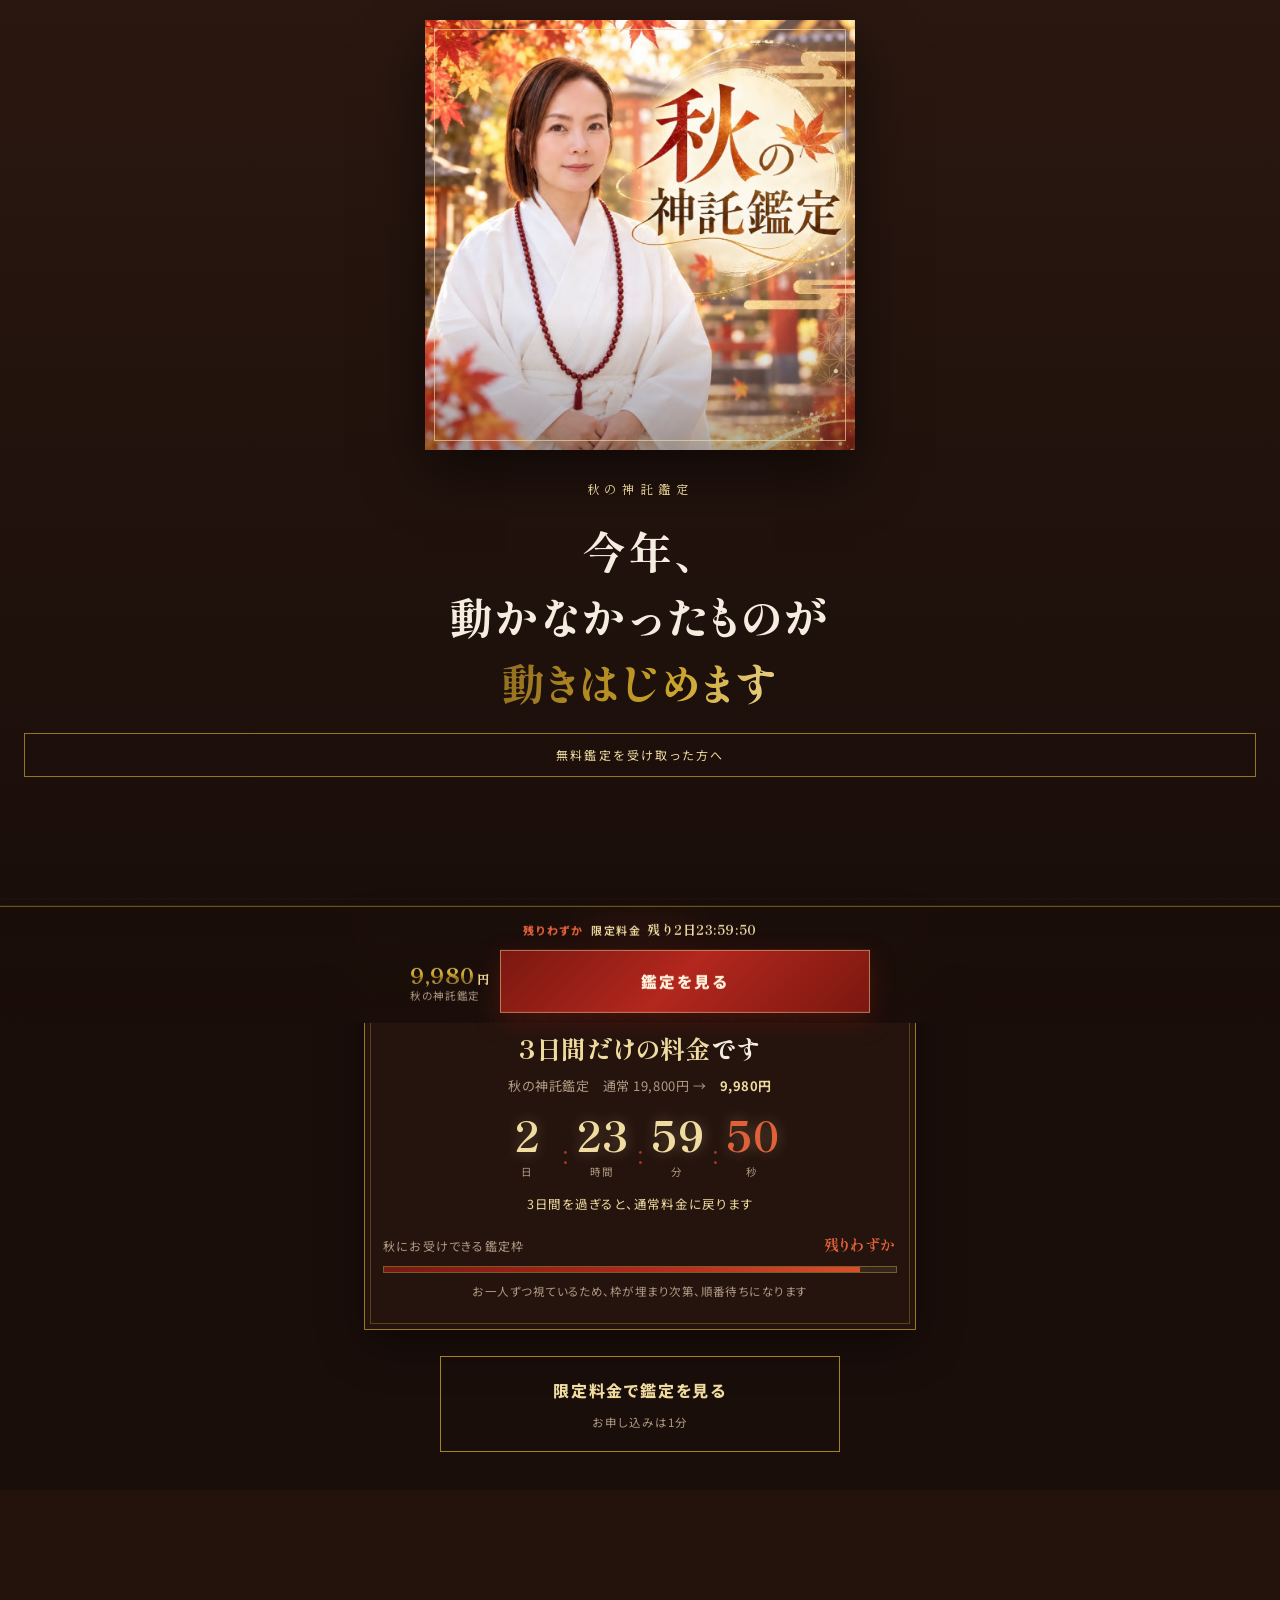
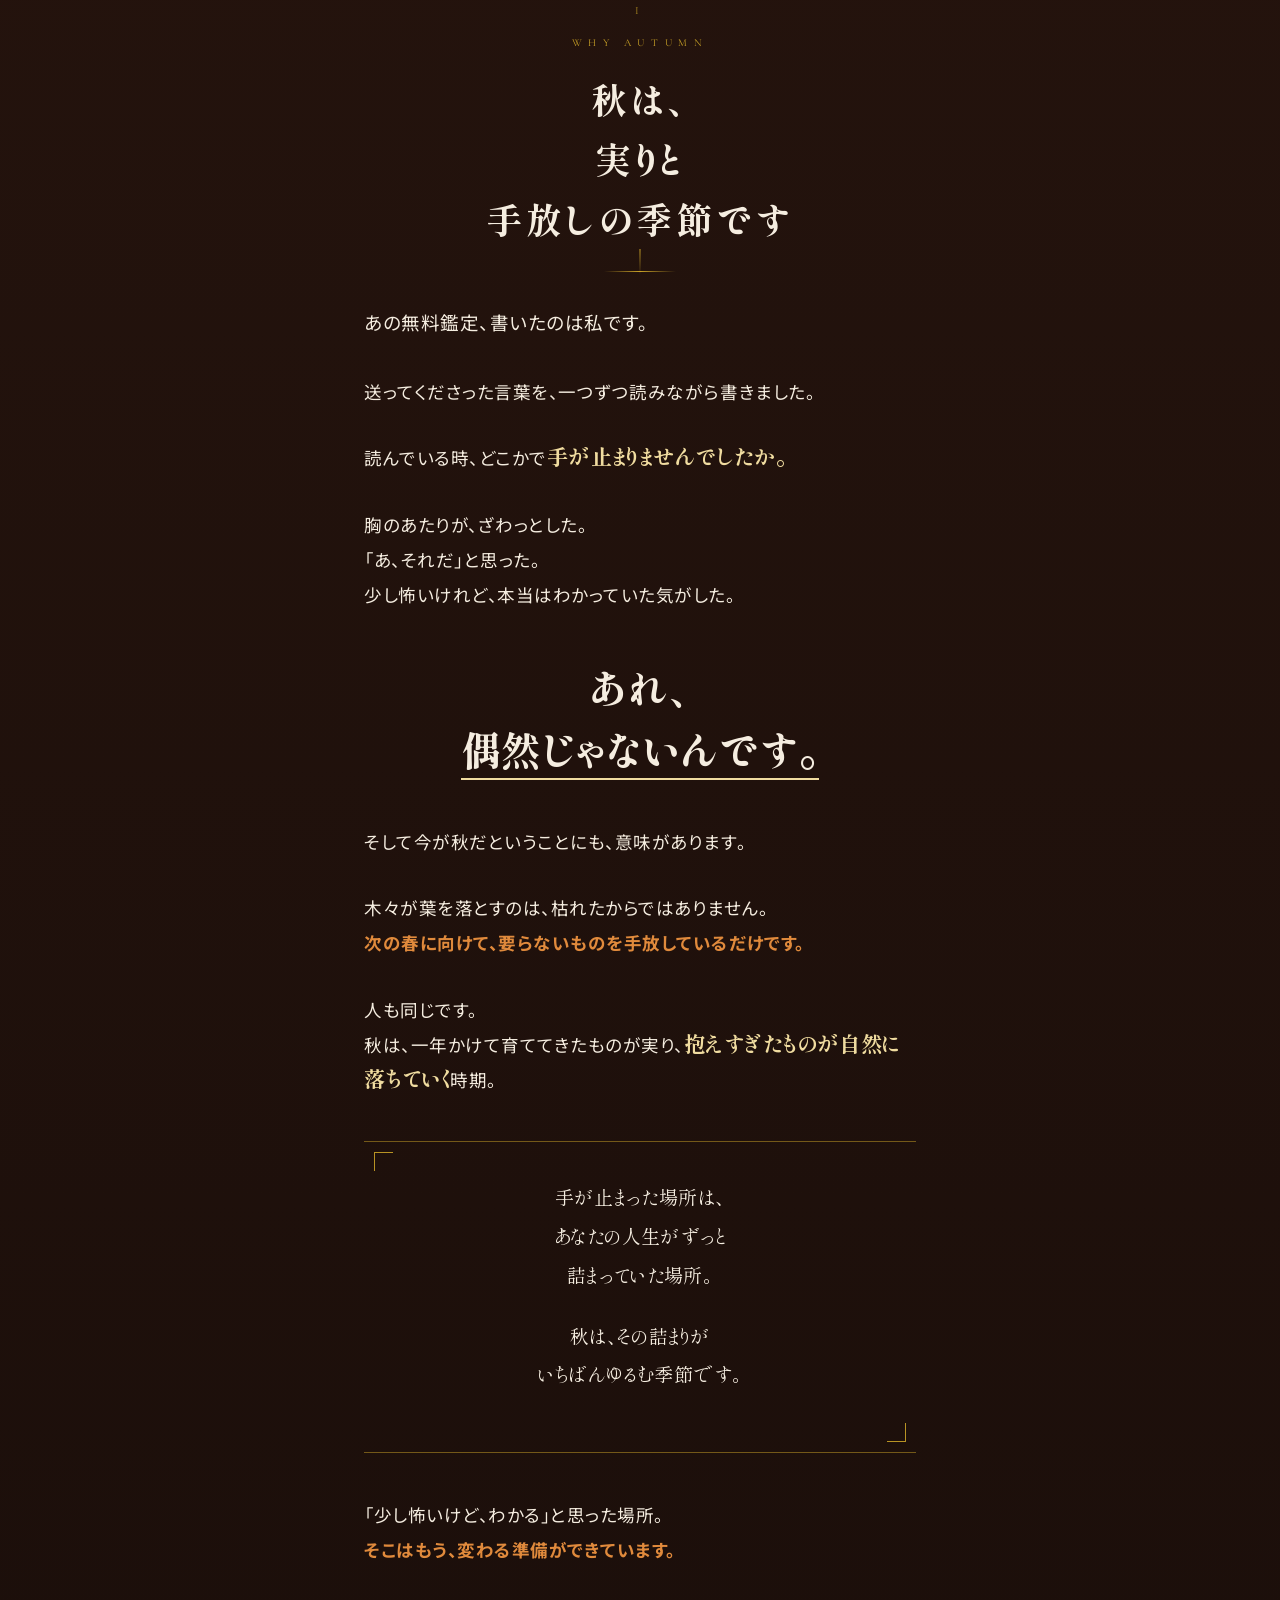
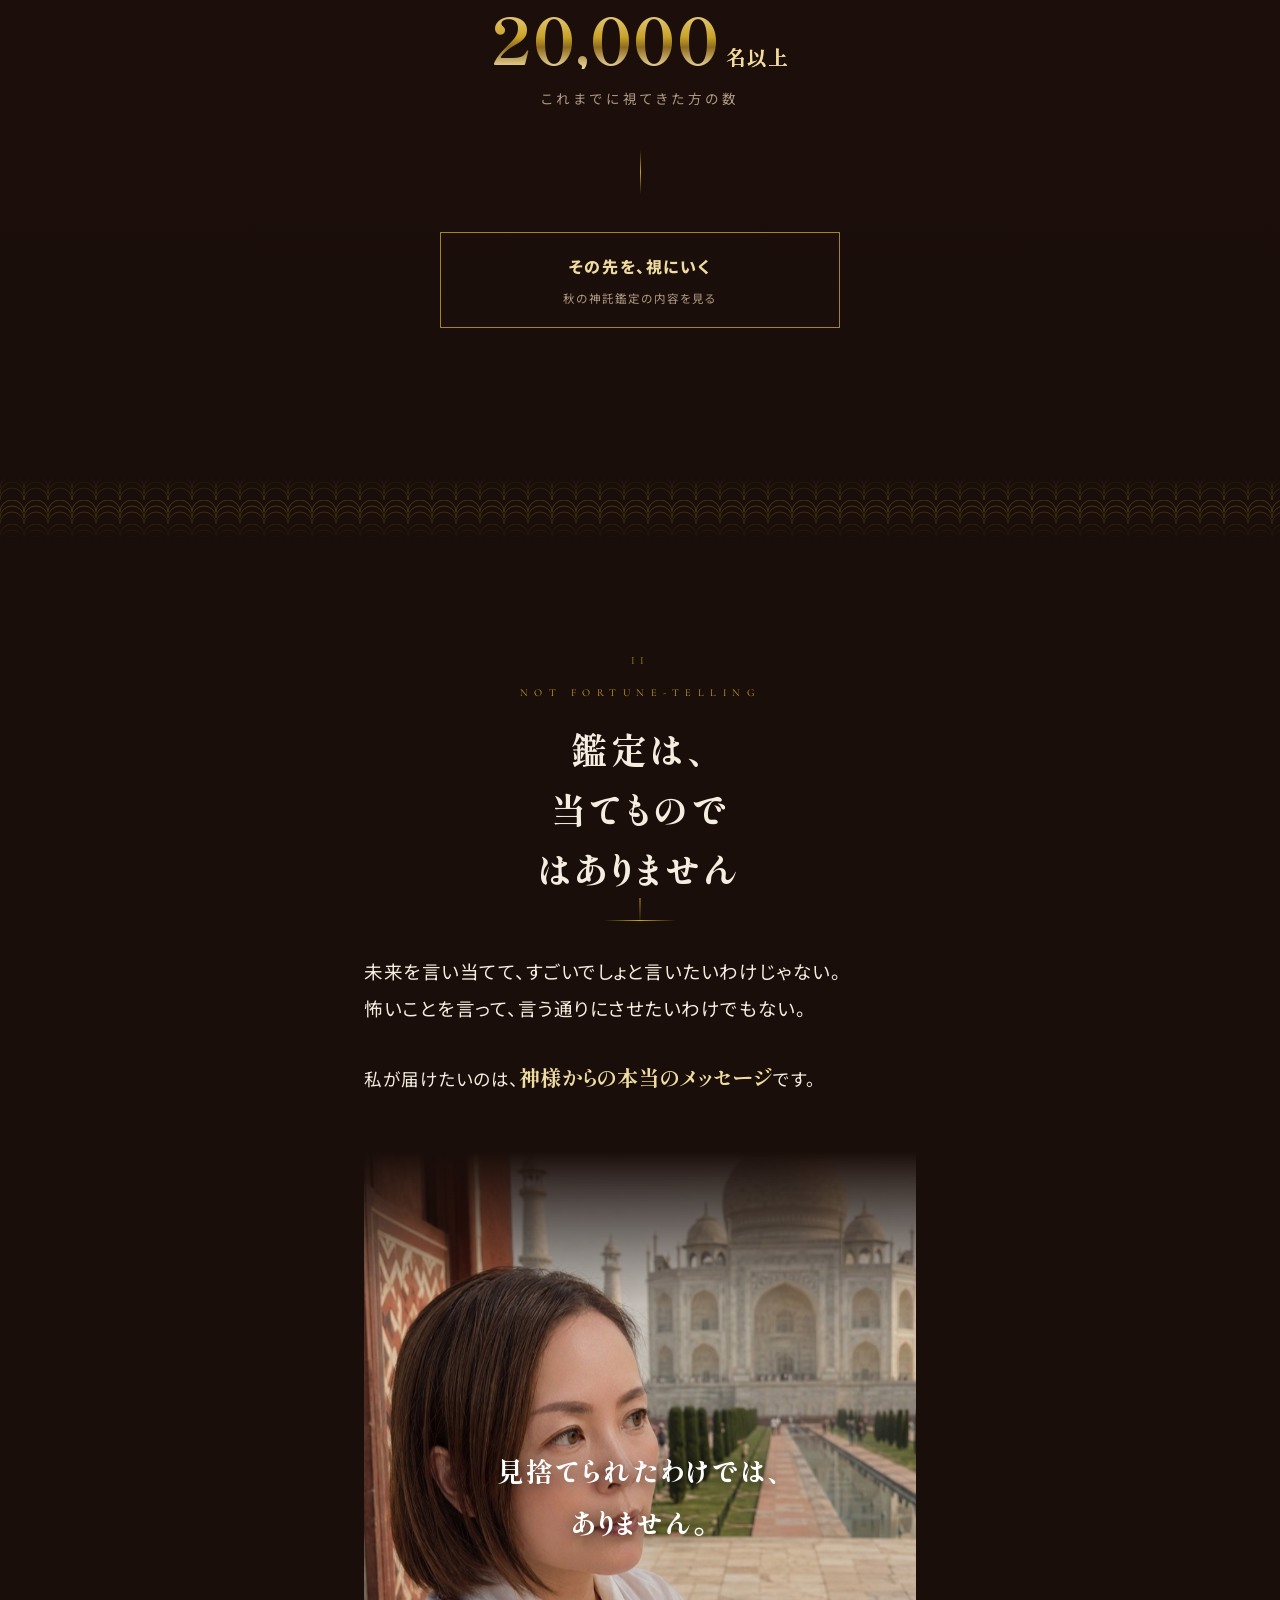
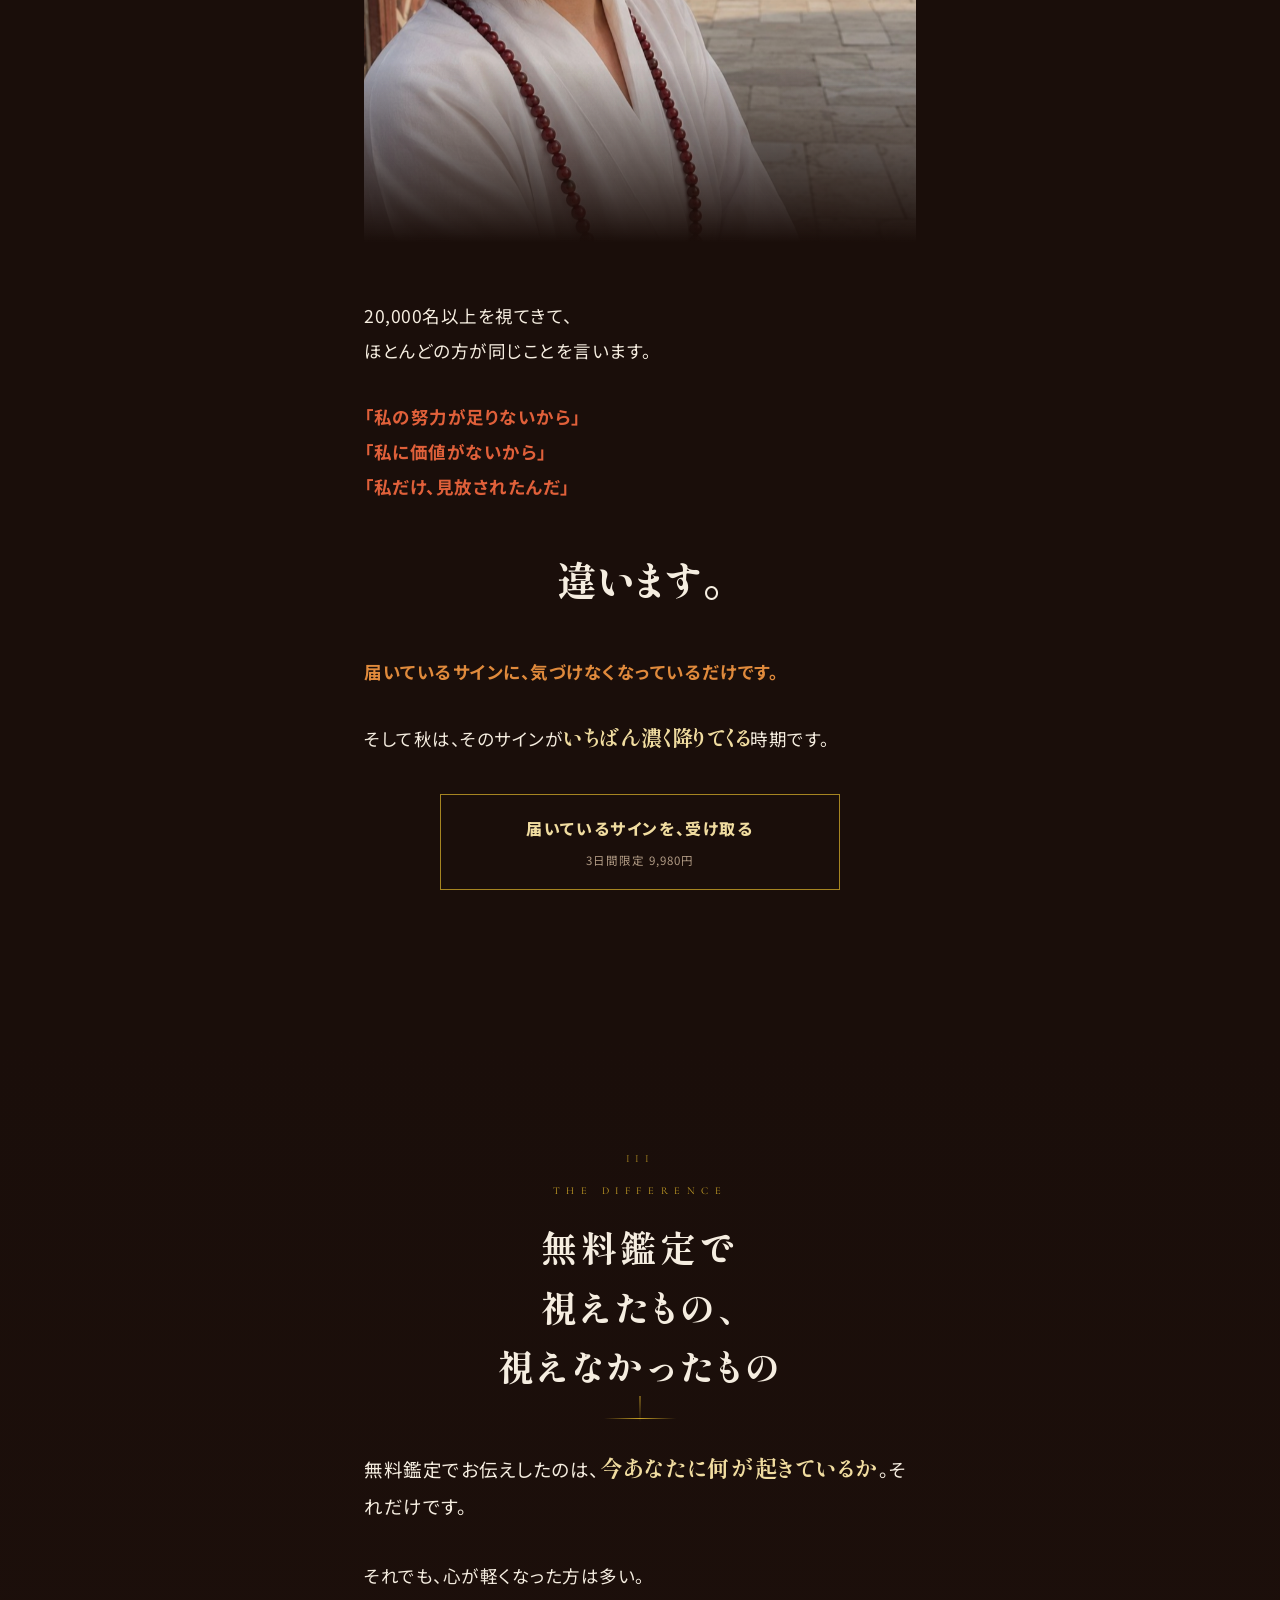
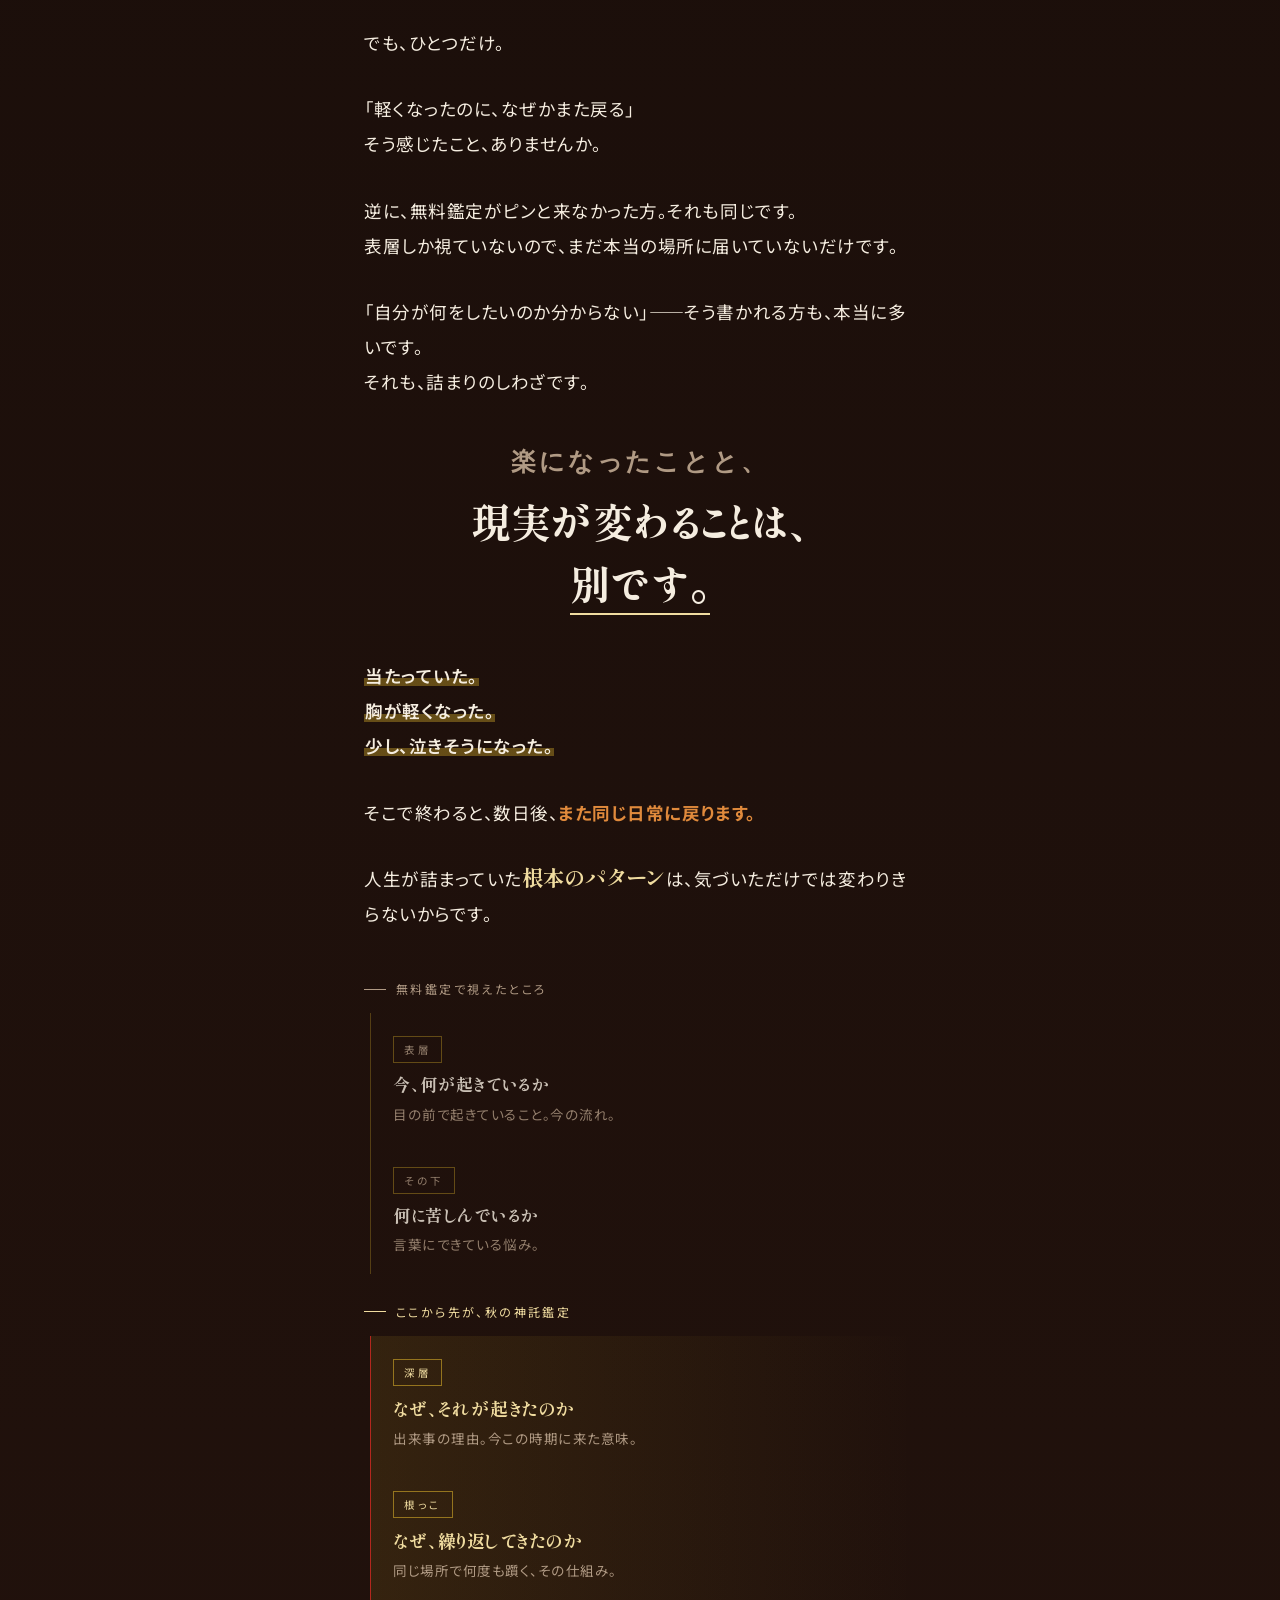
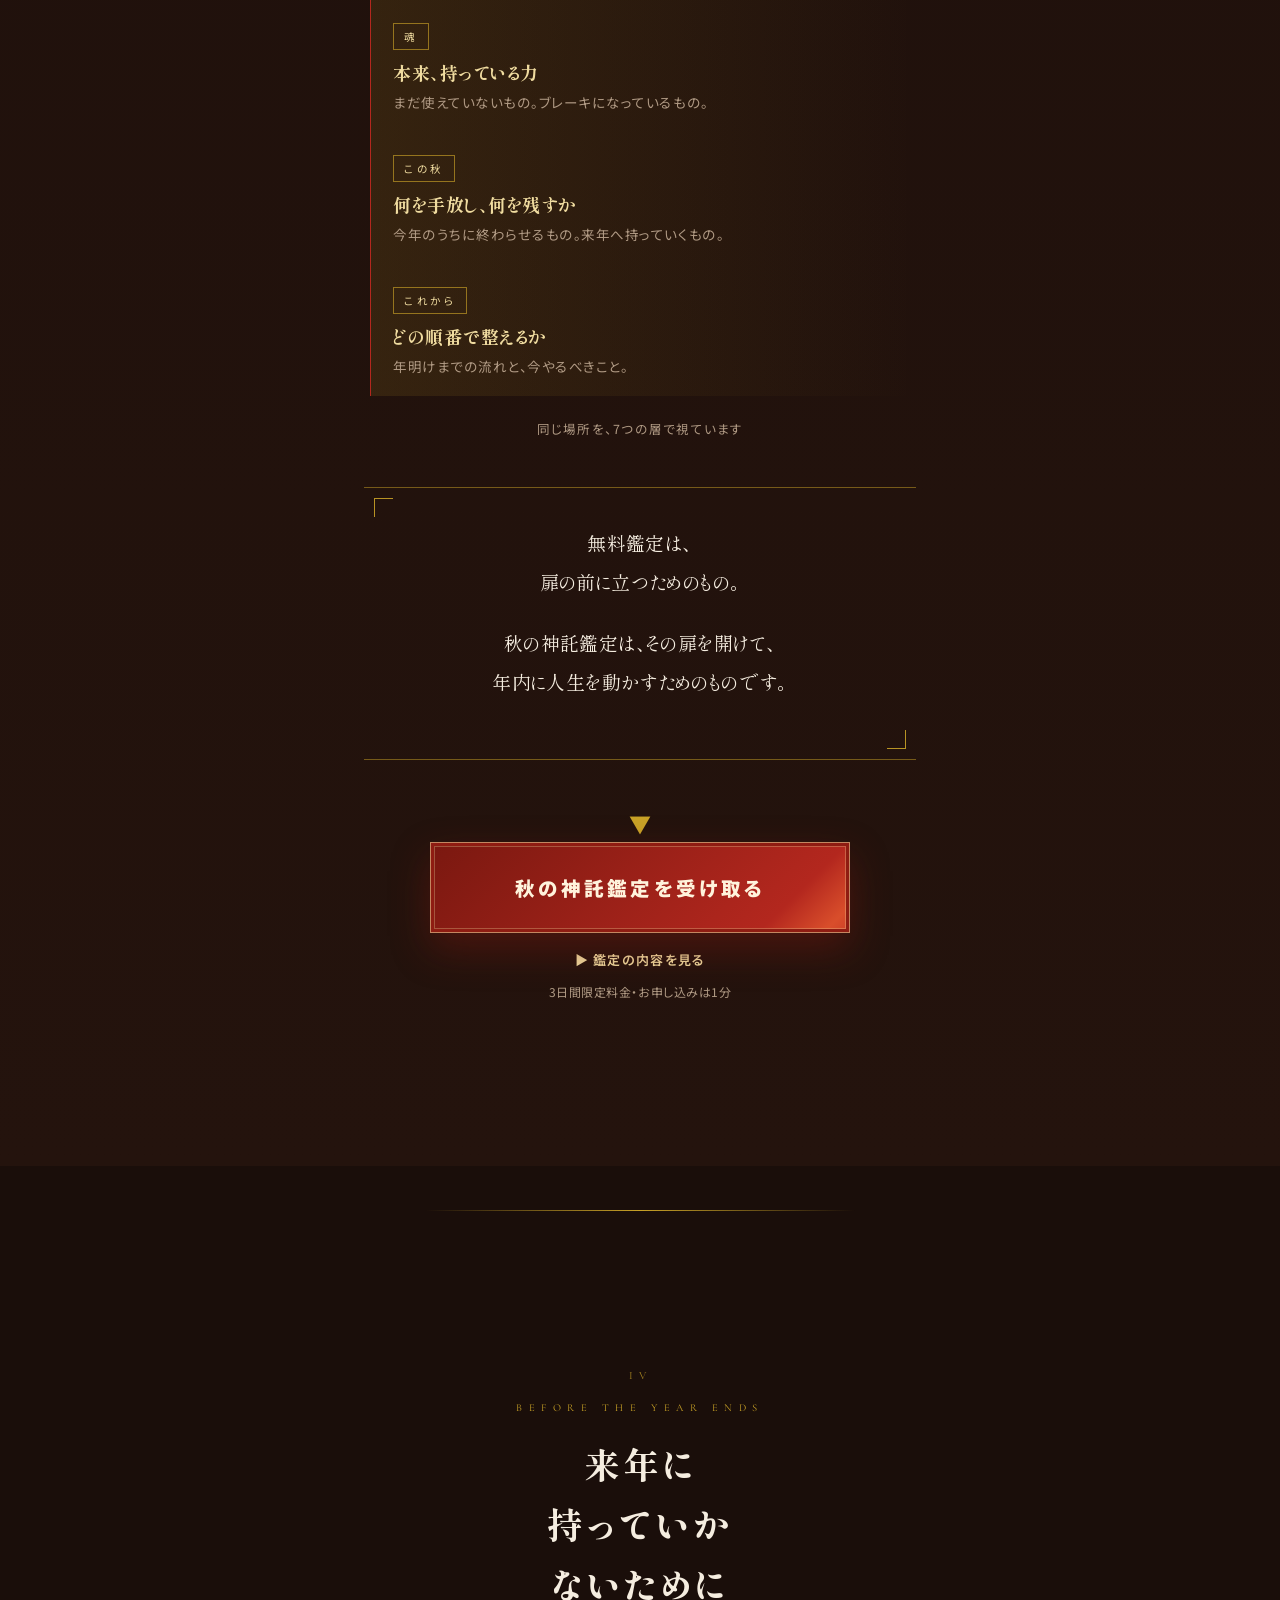
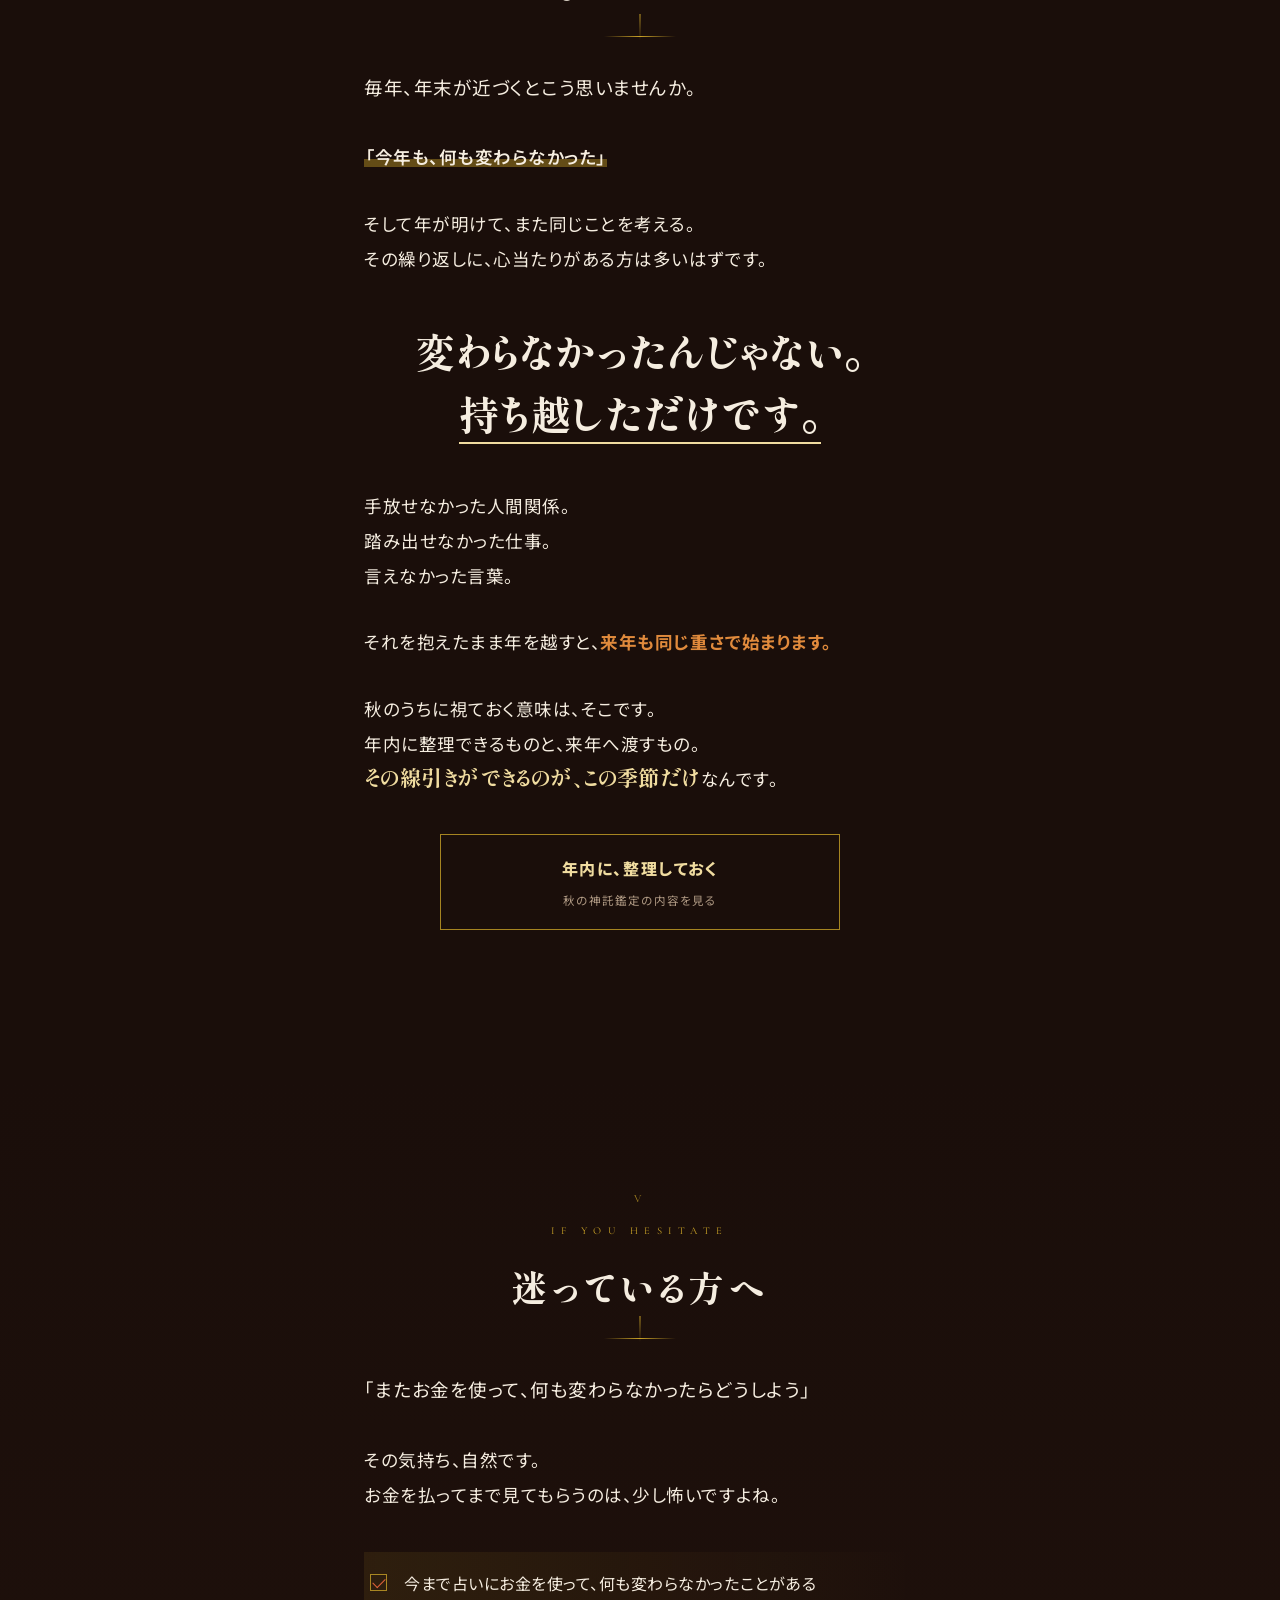
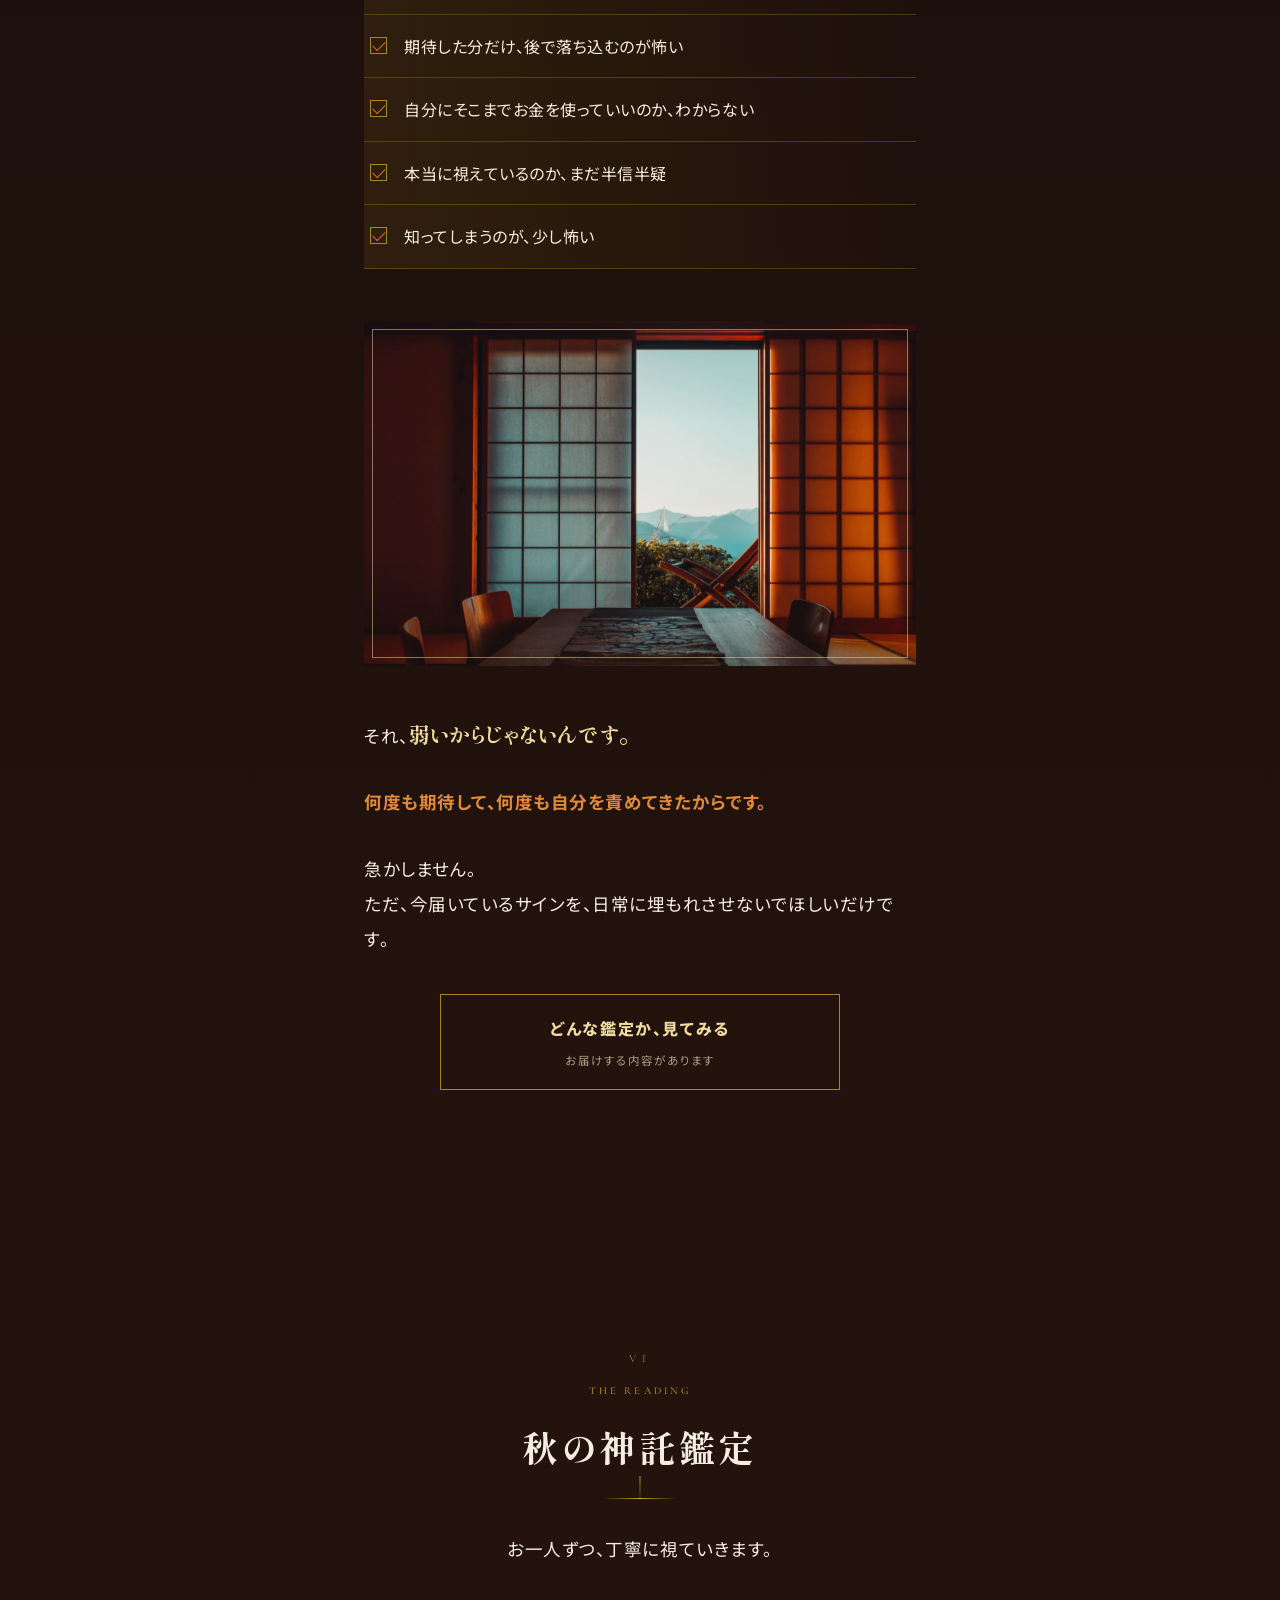
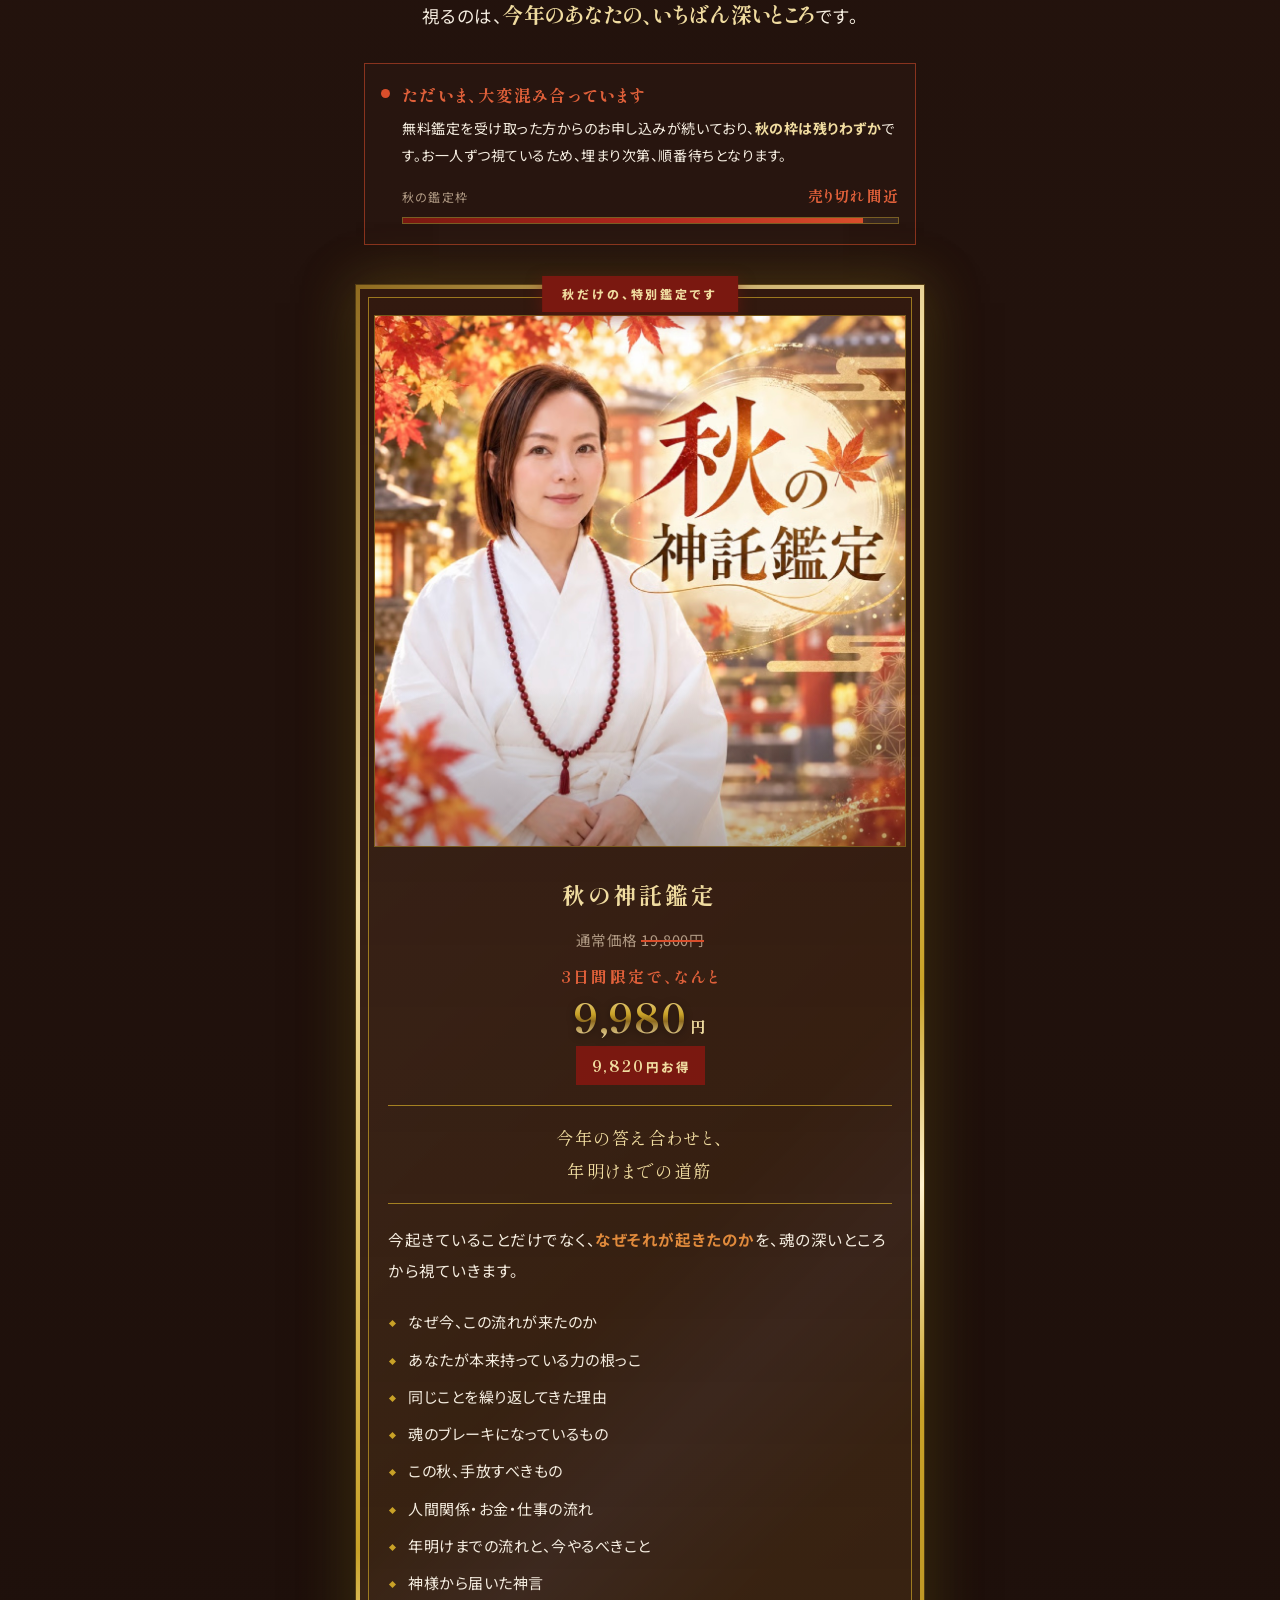
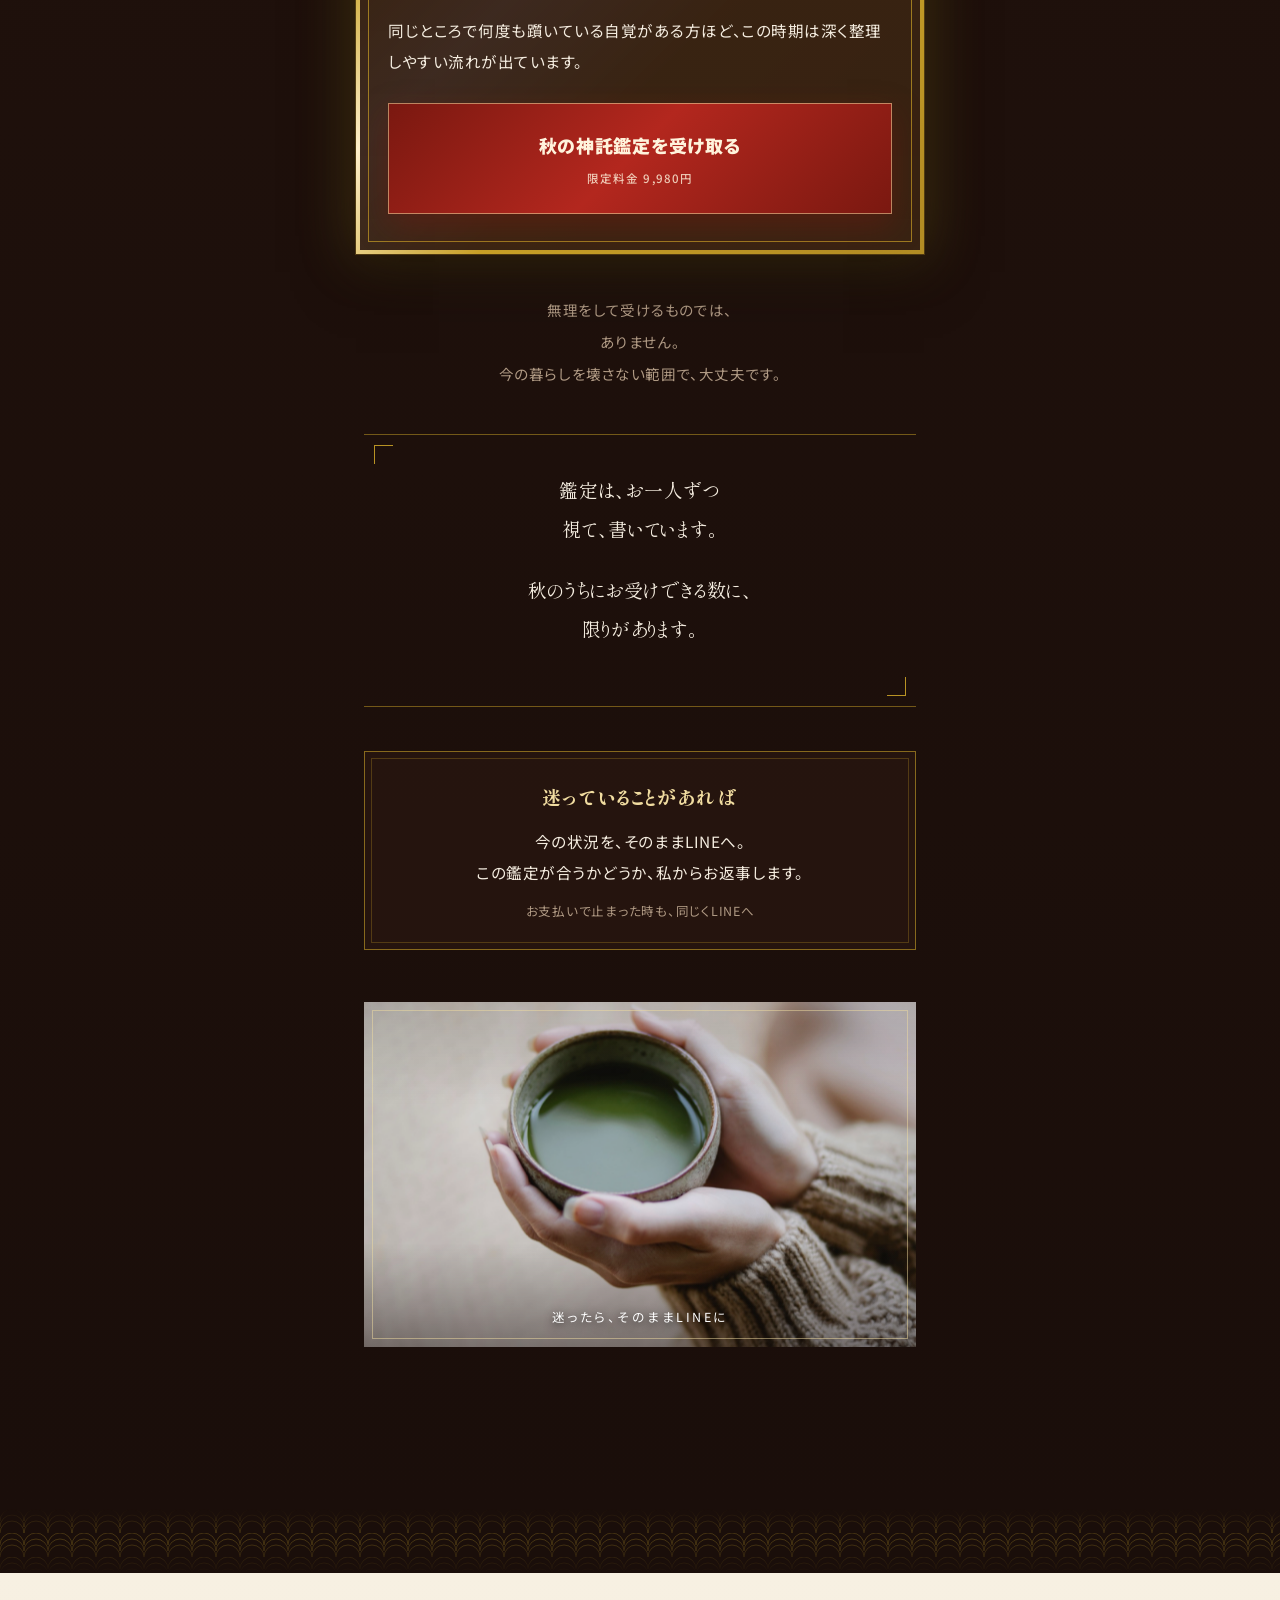
==== commit 69a9132d: "秋企画: QC反映（CTA重複解消・訴求補完）" ====
--- a/aki/index.html
+++ b/aki/index.html
@@ -320,6 +320,7 @@
         <li>同じことを繰り返してきた理由</li>
         <li>魂のブレーキになっているもの</li>
         <li>この秋、手放すべきもの</li>
+        <li>人間関係・お金・仕事の流れ</li>
         <li>年明けまでの流れと、今やるべきこと</li>
         <li>神様から届いた神言</li>
       </ul>
@@ -389,8 +390,8 @@
 
     <a class="cta rv" href="#item">
       <span class="arrow">▼</span>
-      <span class="btn">秋の神託鑑定を受け取る</span>
-      <span class="sub">▶ 3日間限定 9,980円</span>
+      <span class="btn">鑑定を申し込む</span>
+      <span class="sub">▶ 受け取るまで、あと1分</span>
     </a>
   </div>
 </section>
@@ -417,7 +418,7 @@
     <figure class="shot rv"><img src="../img/voices/k_05.jpg" alt="受け取った方の感想" loading="lazy" decoding="async"></figure>
     <figure class="shot rv"><img src="../img/voices/k_06.jpg" alt="受け取った方の感想" loading="lazy" decoding="async"></figure>
 
-    <a class="minicta rv" href="#item">鑑定を申し込む<span class="s">3日間限定 9,980円</span></a>
+    <a class="minicta rv" href="#item">私も、視てもらう<span class="s">お申し込みは1分</span></a>
   </div>
 </section>
 
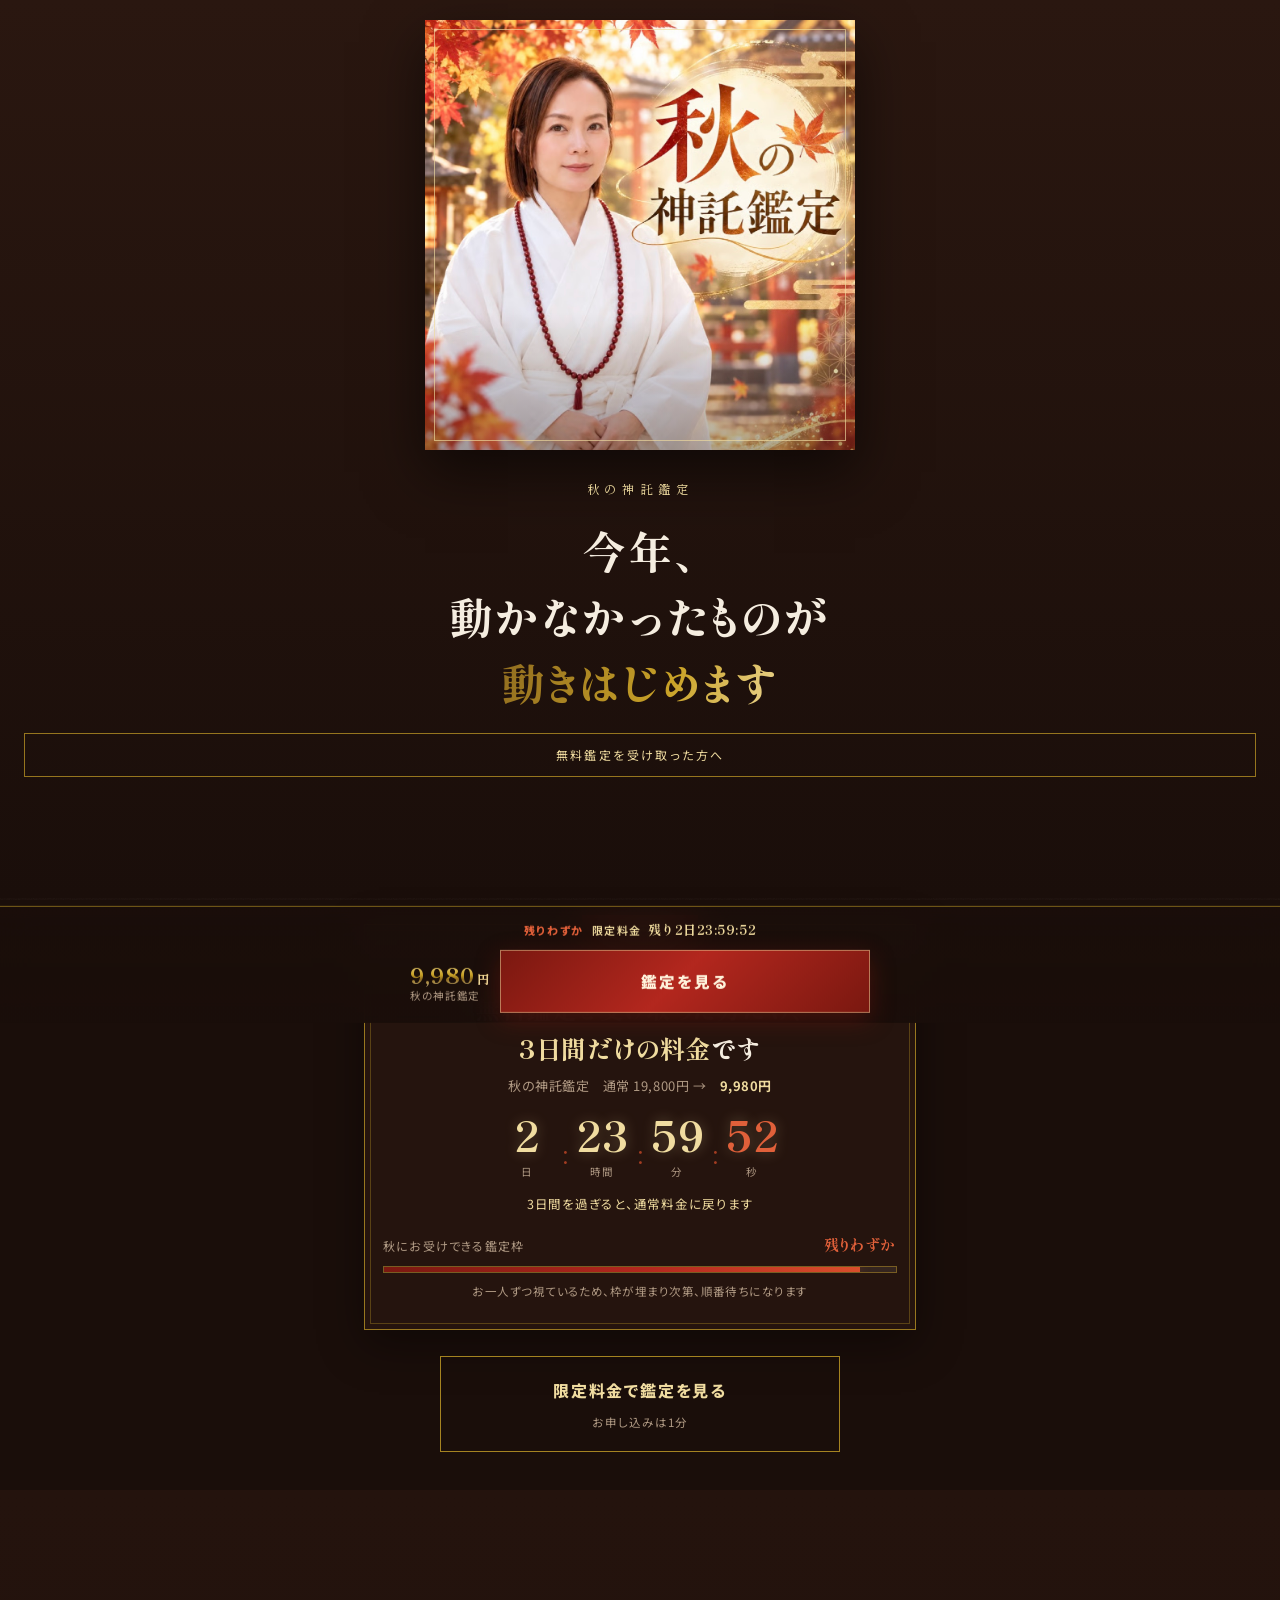
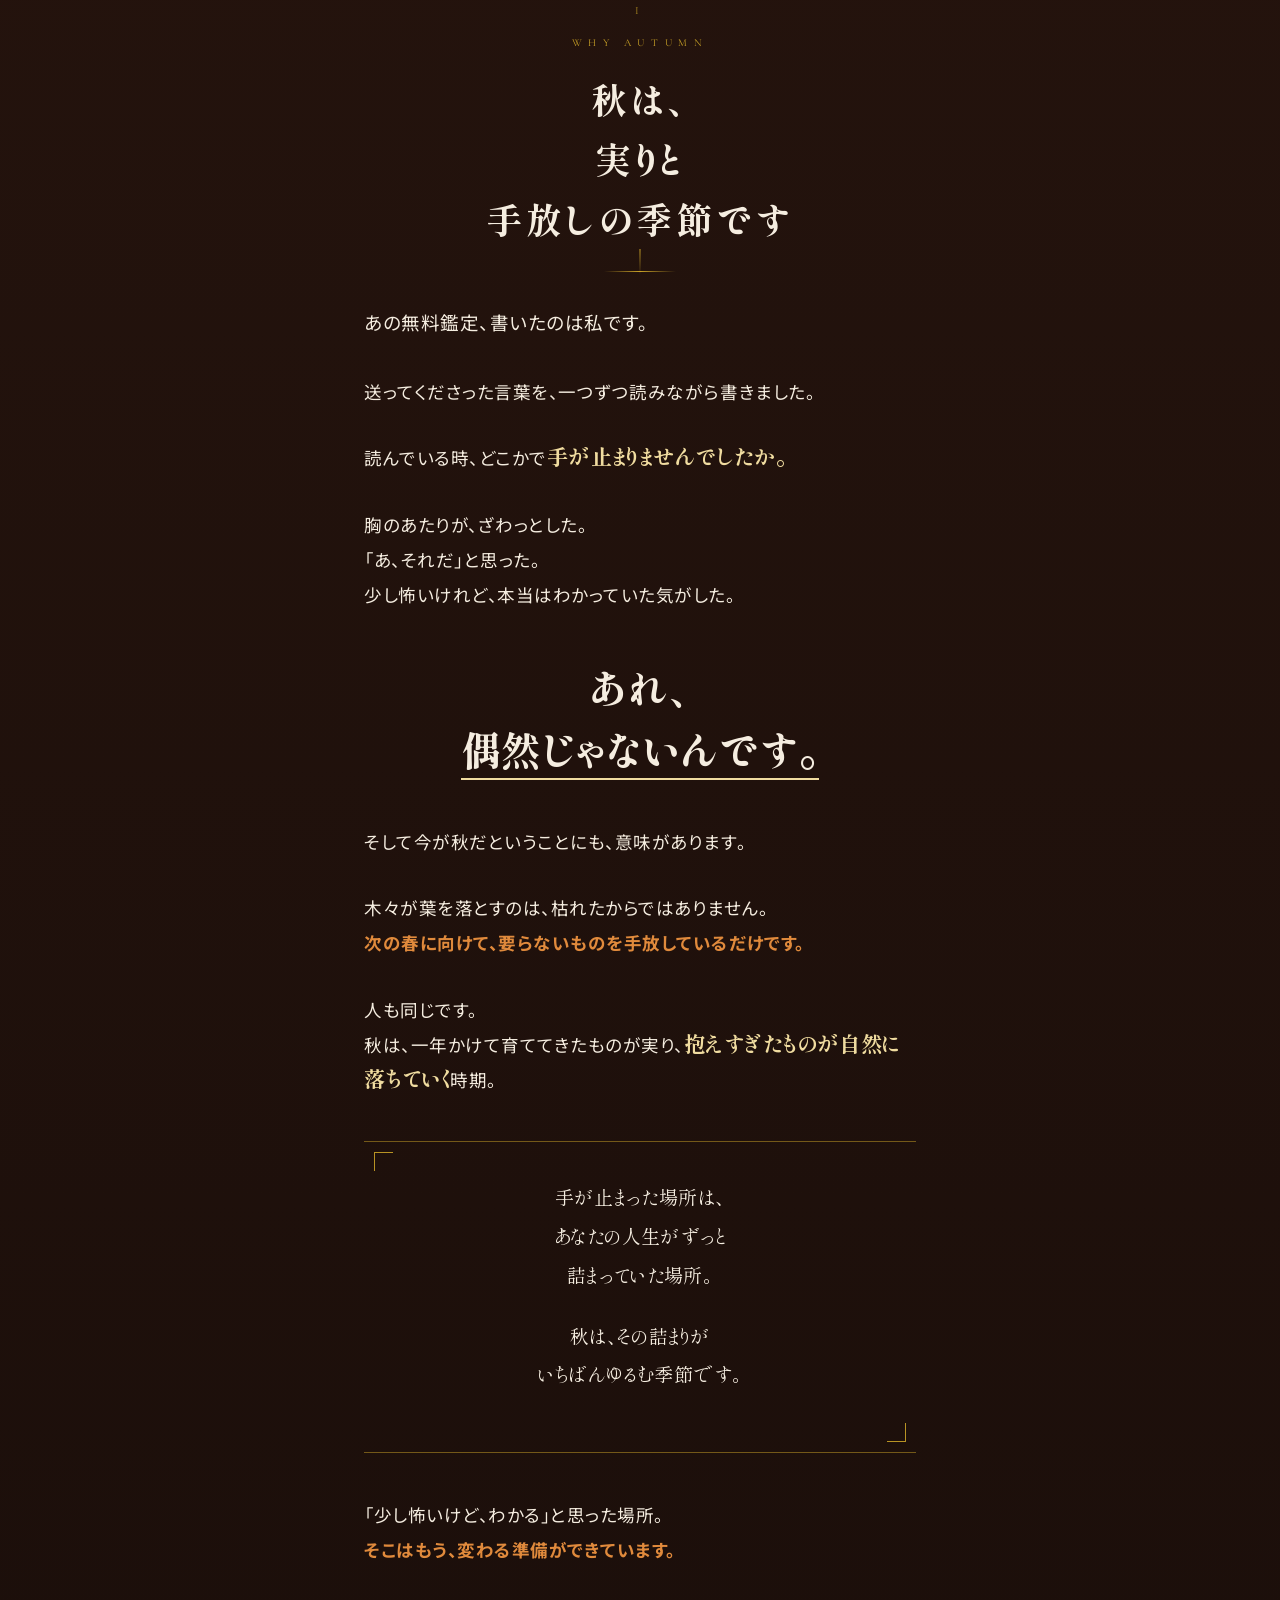
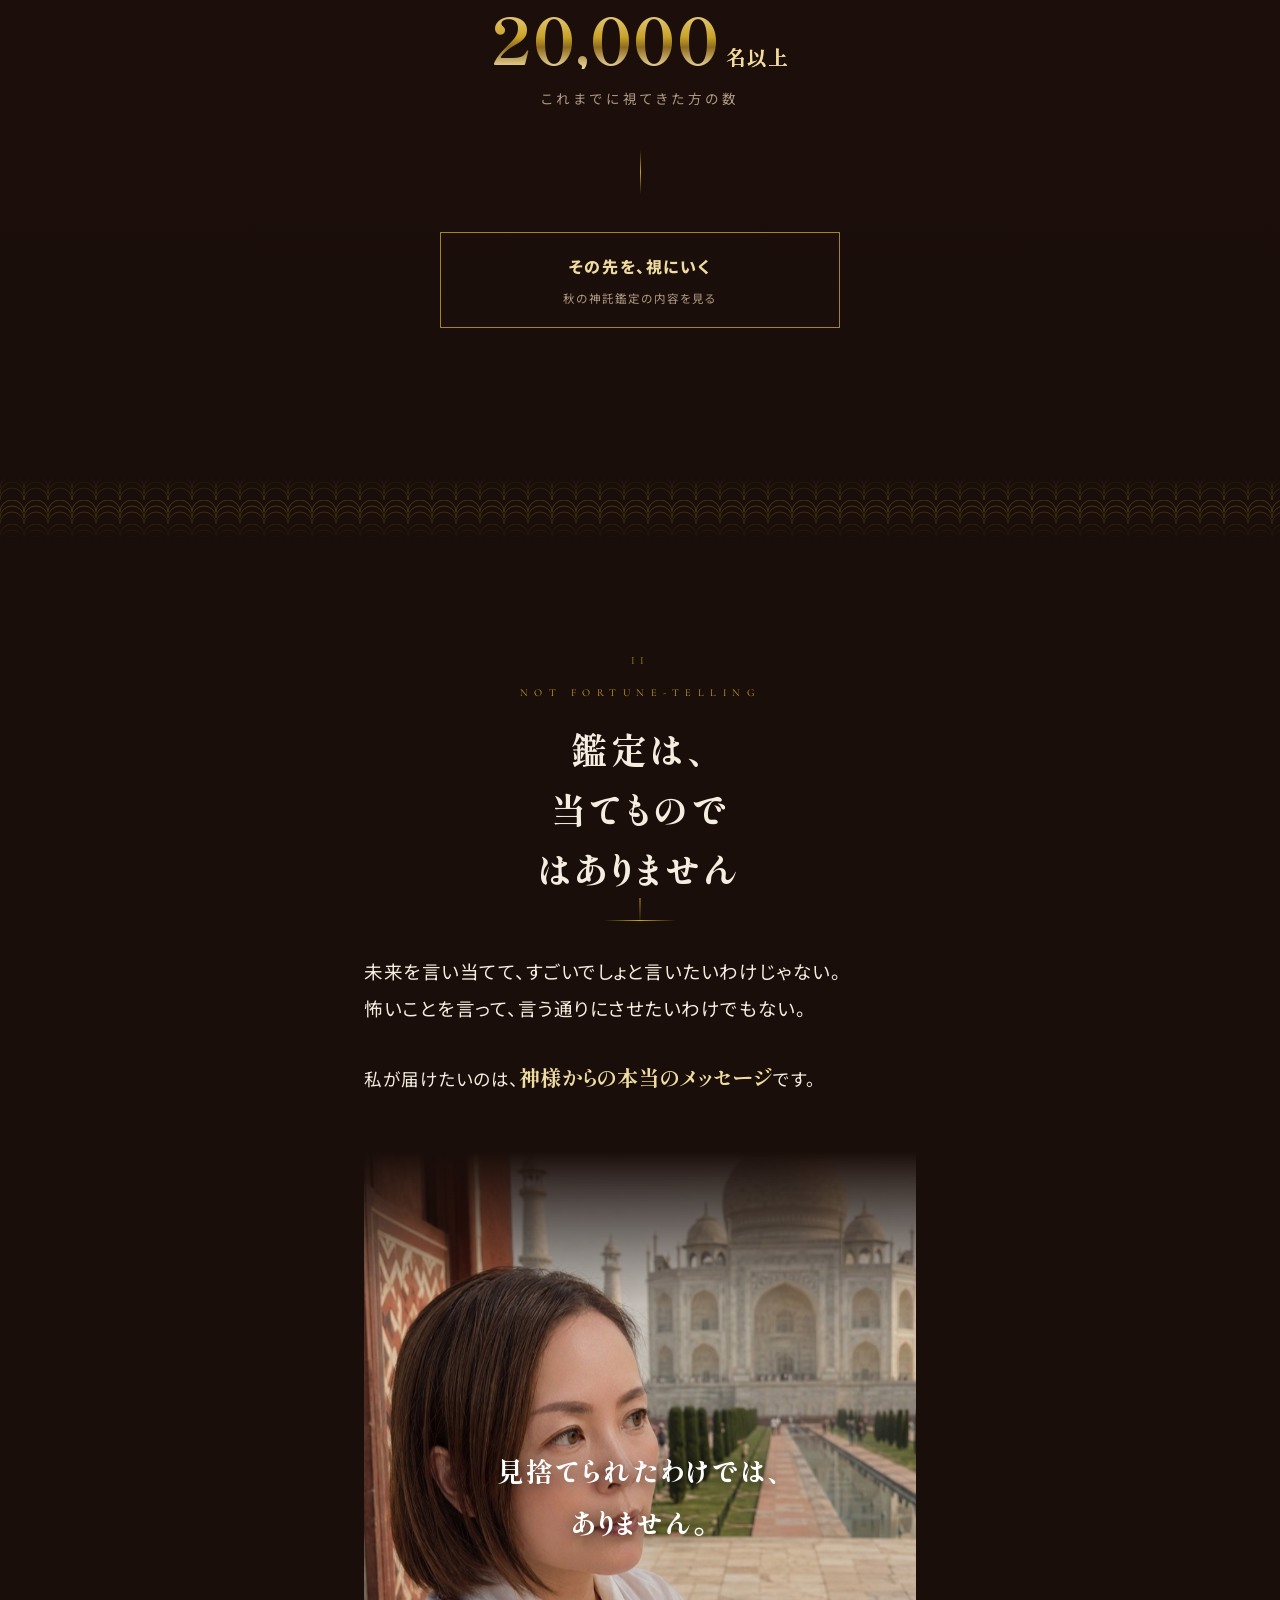
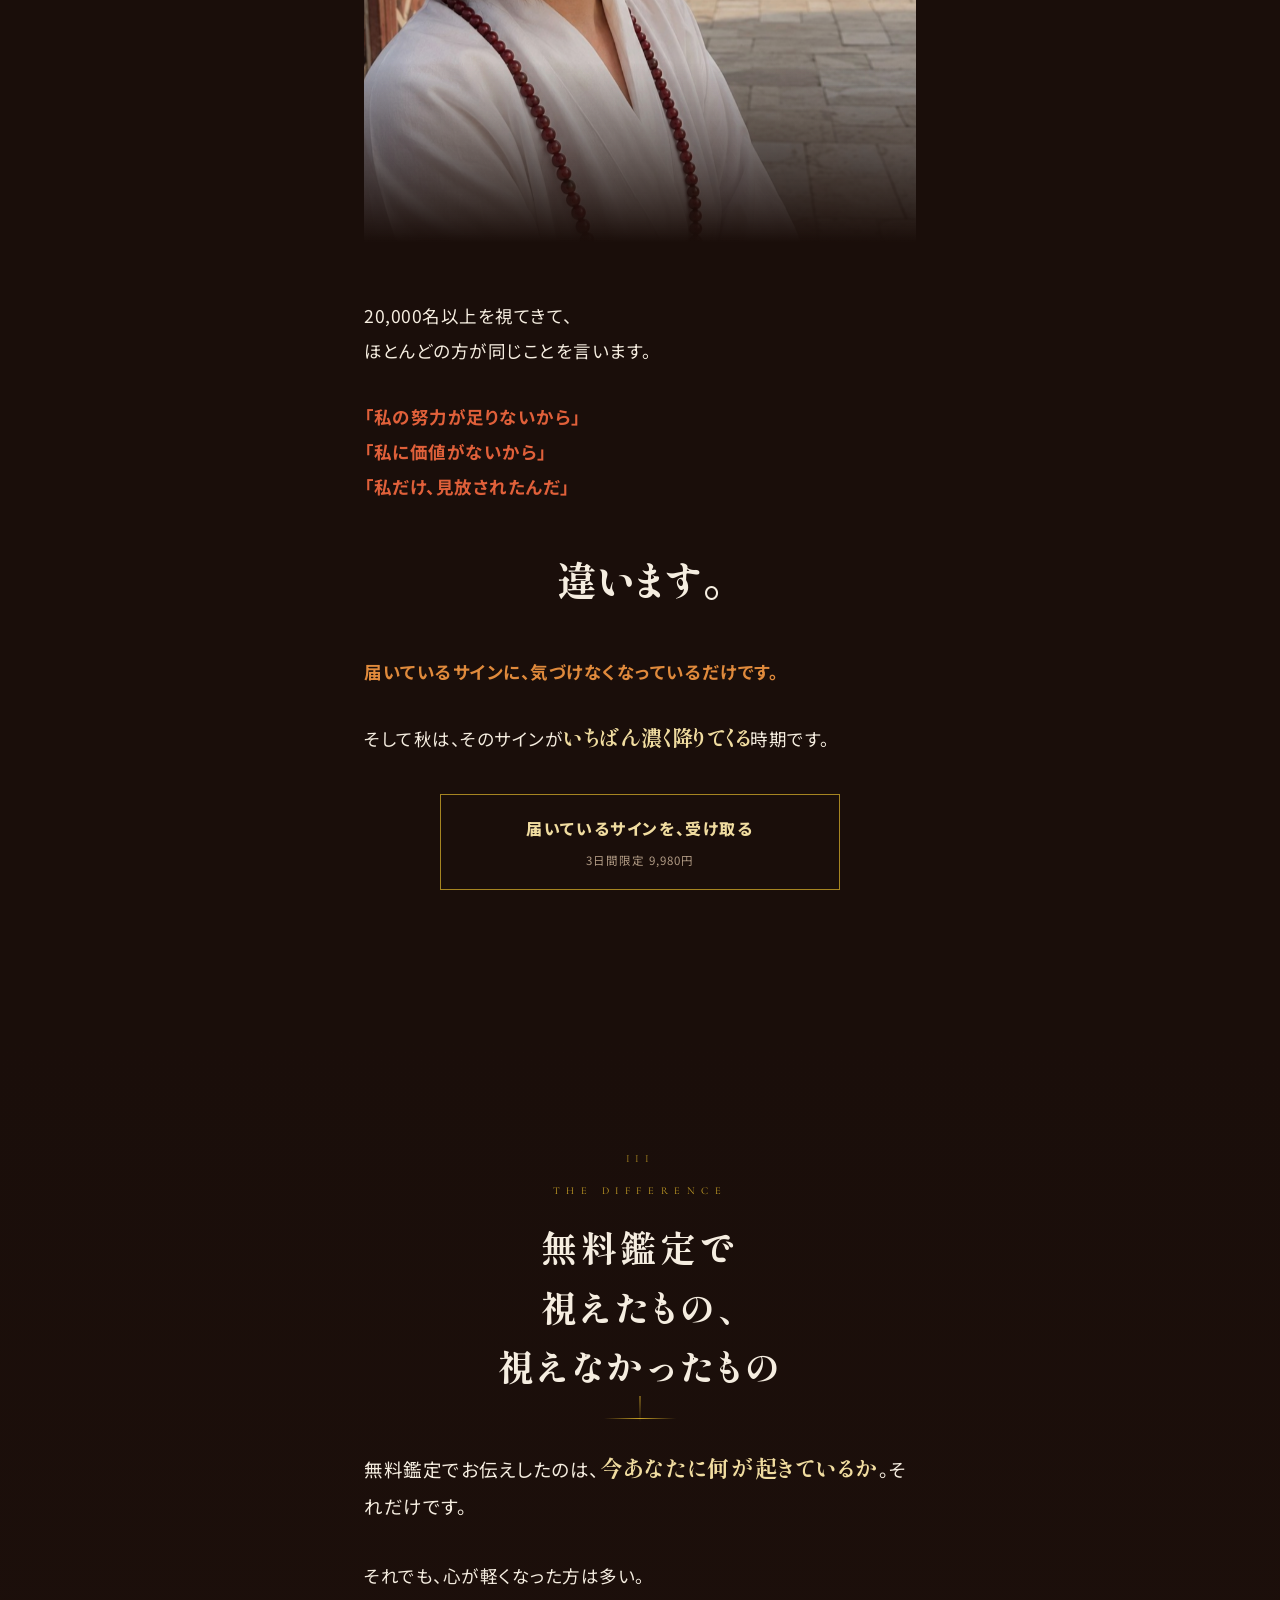
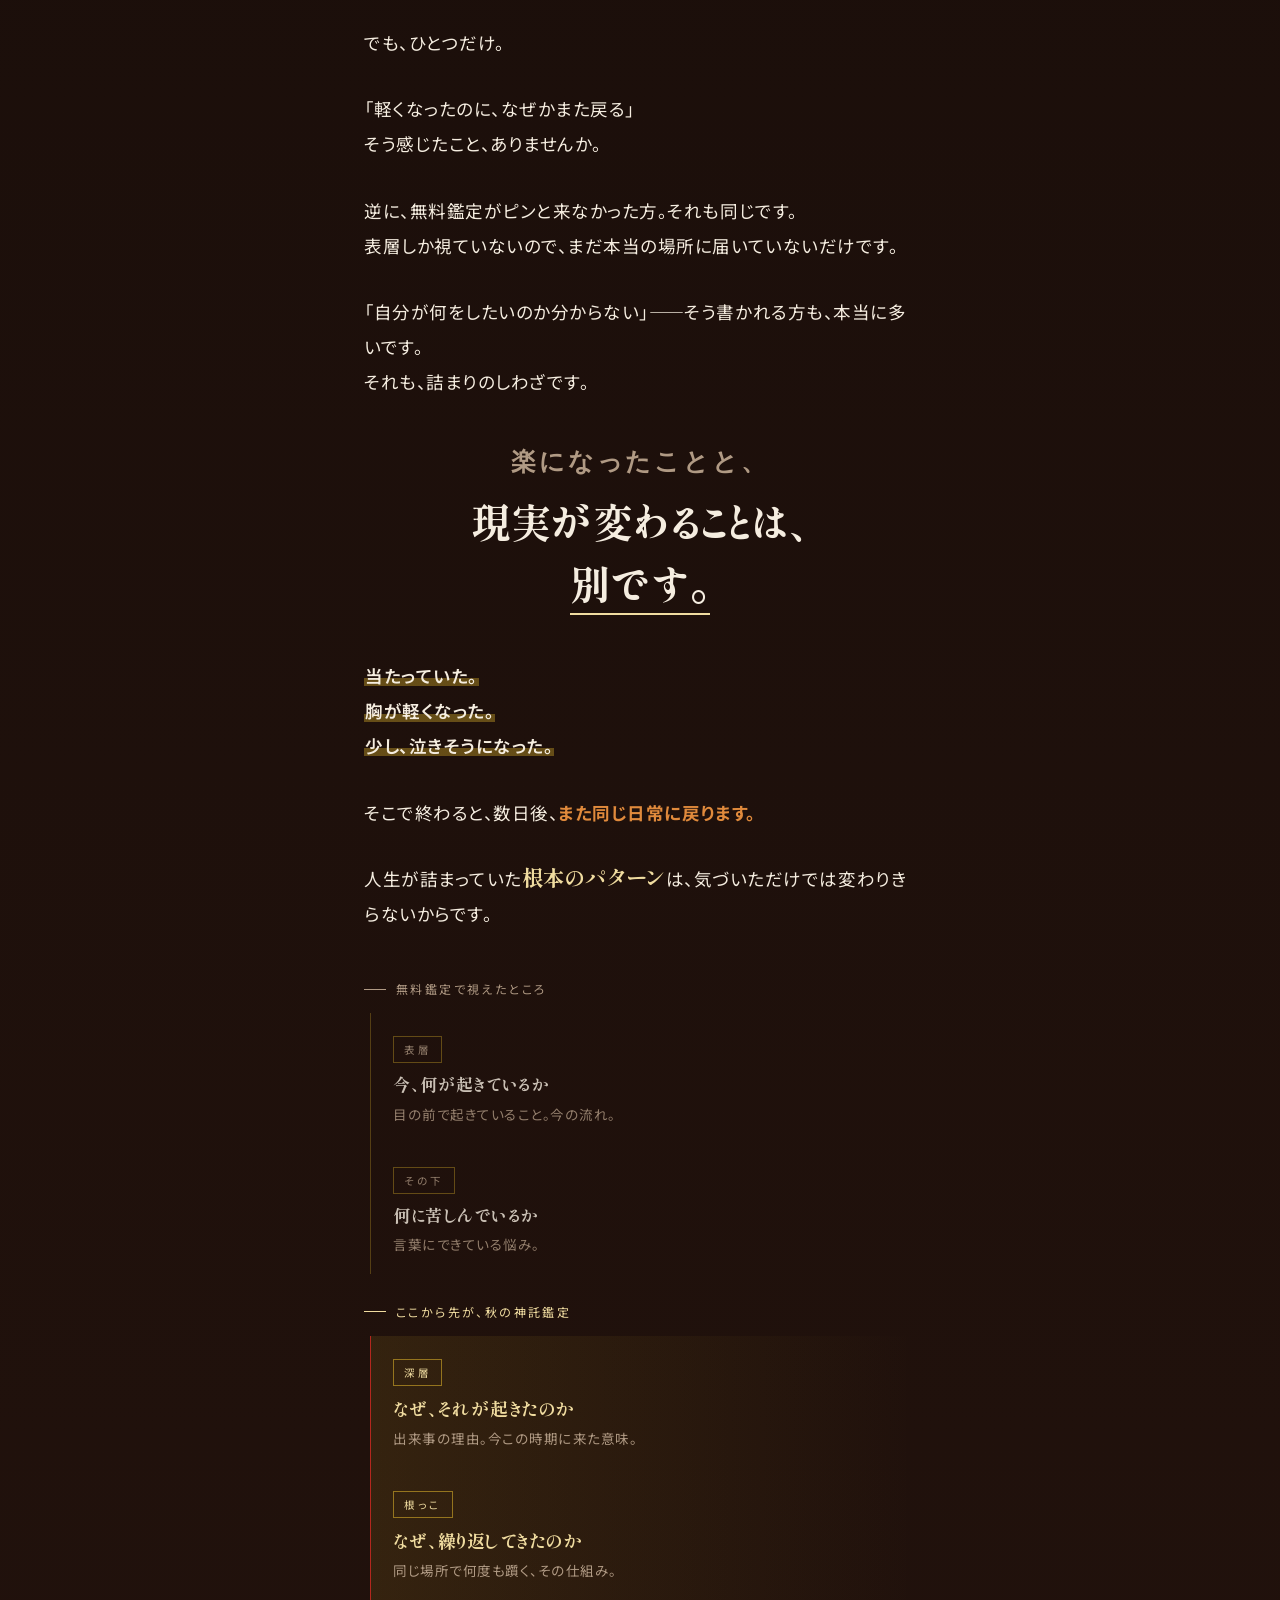
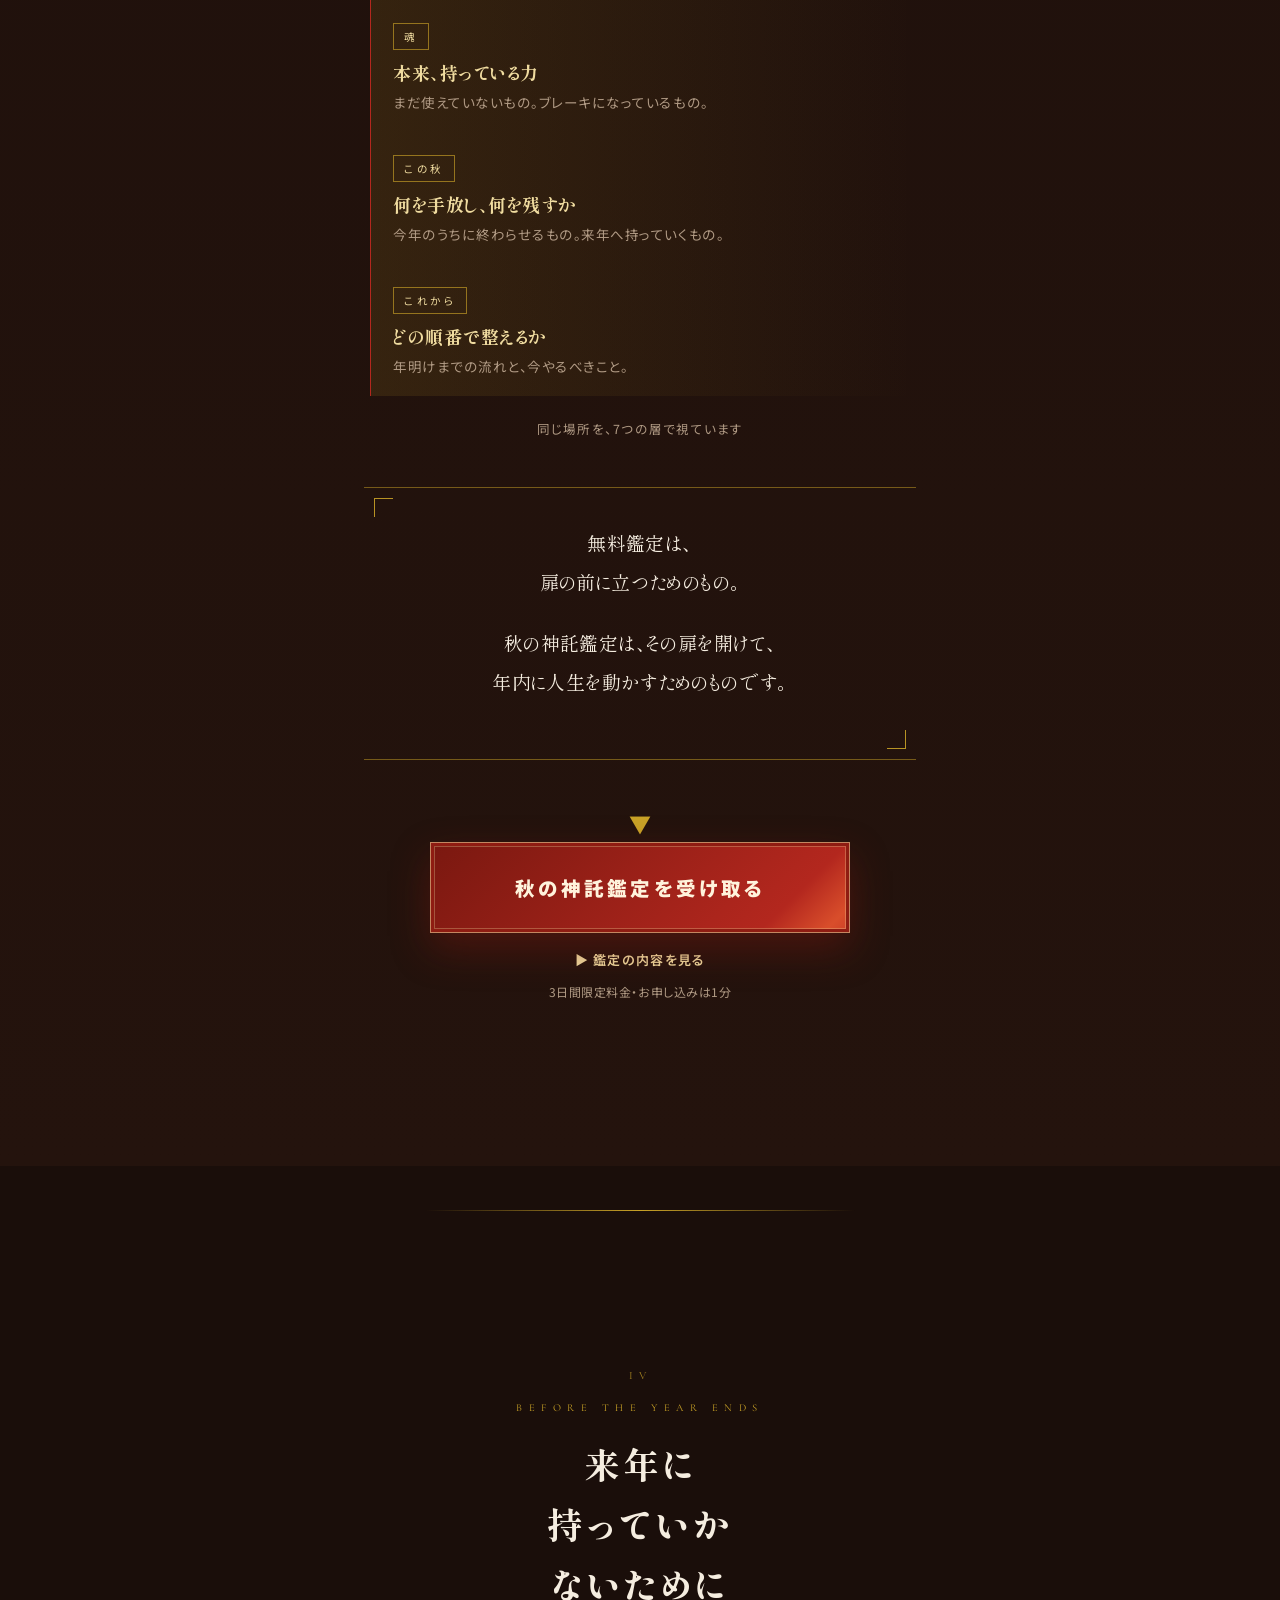
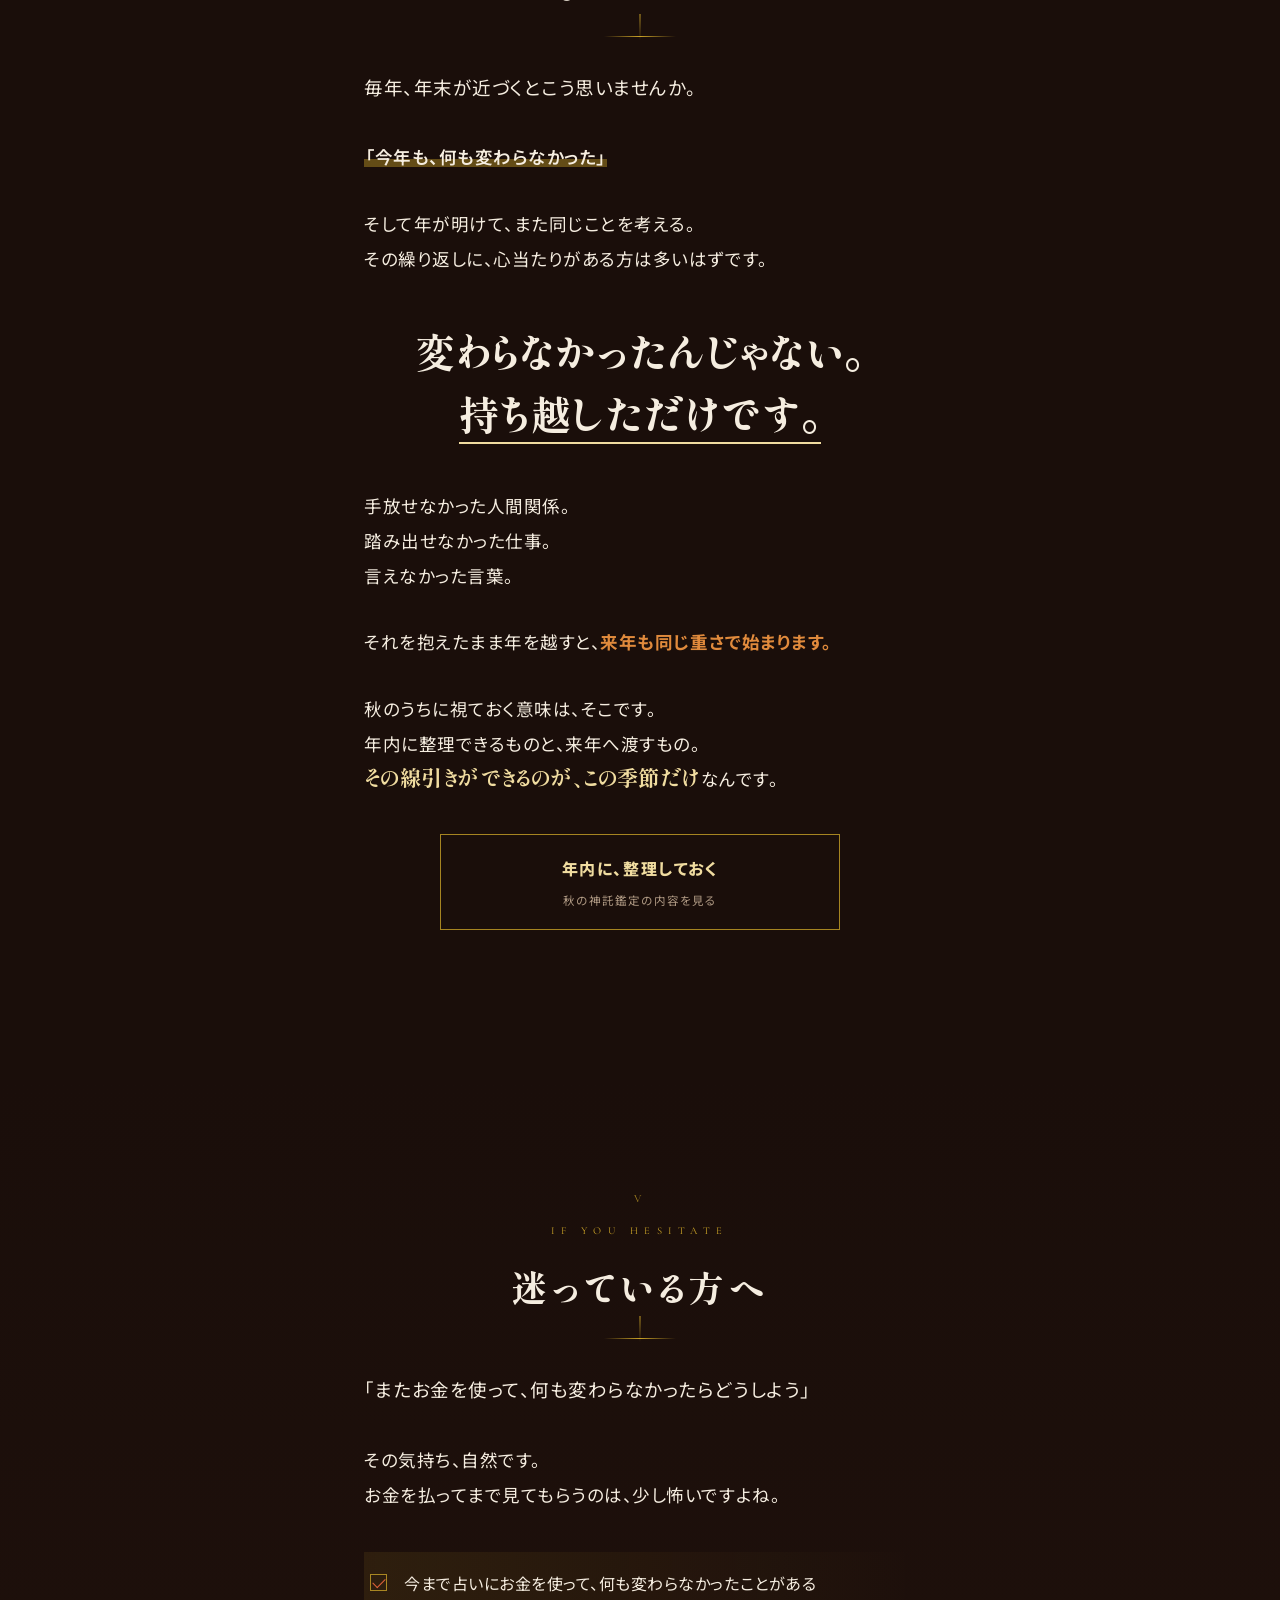
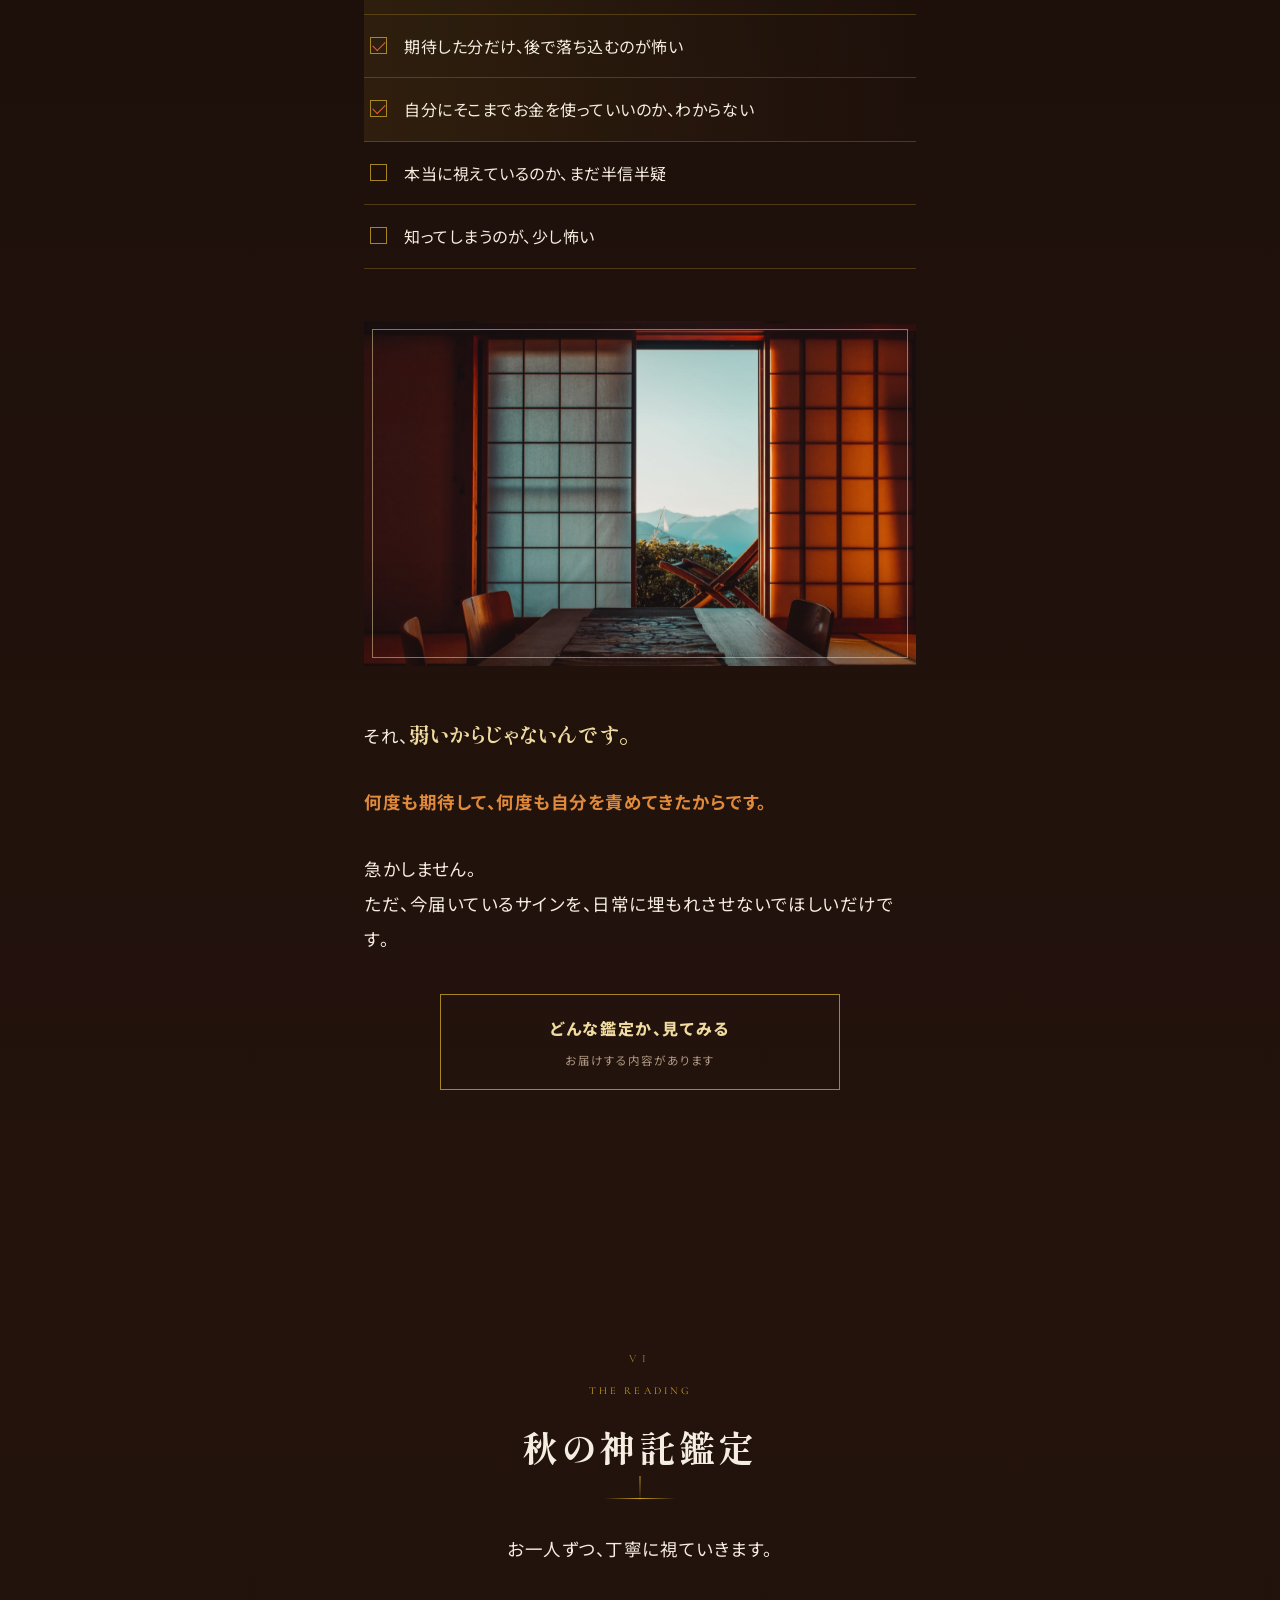
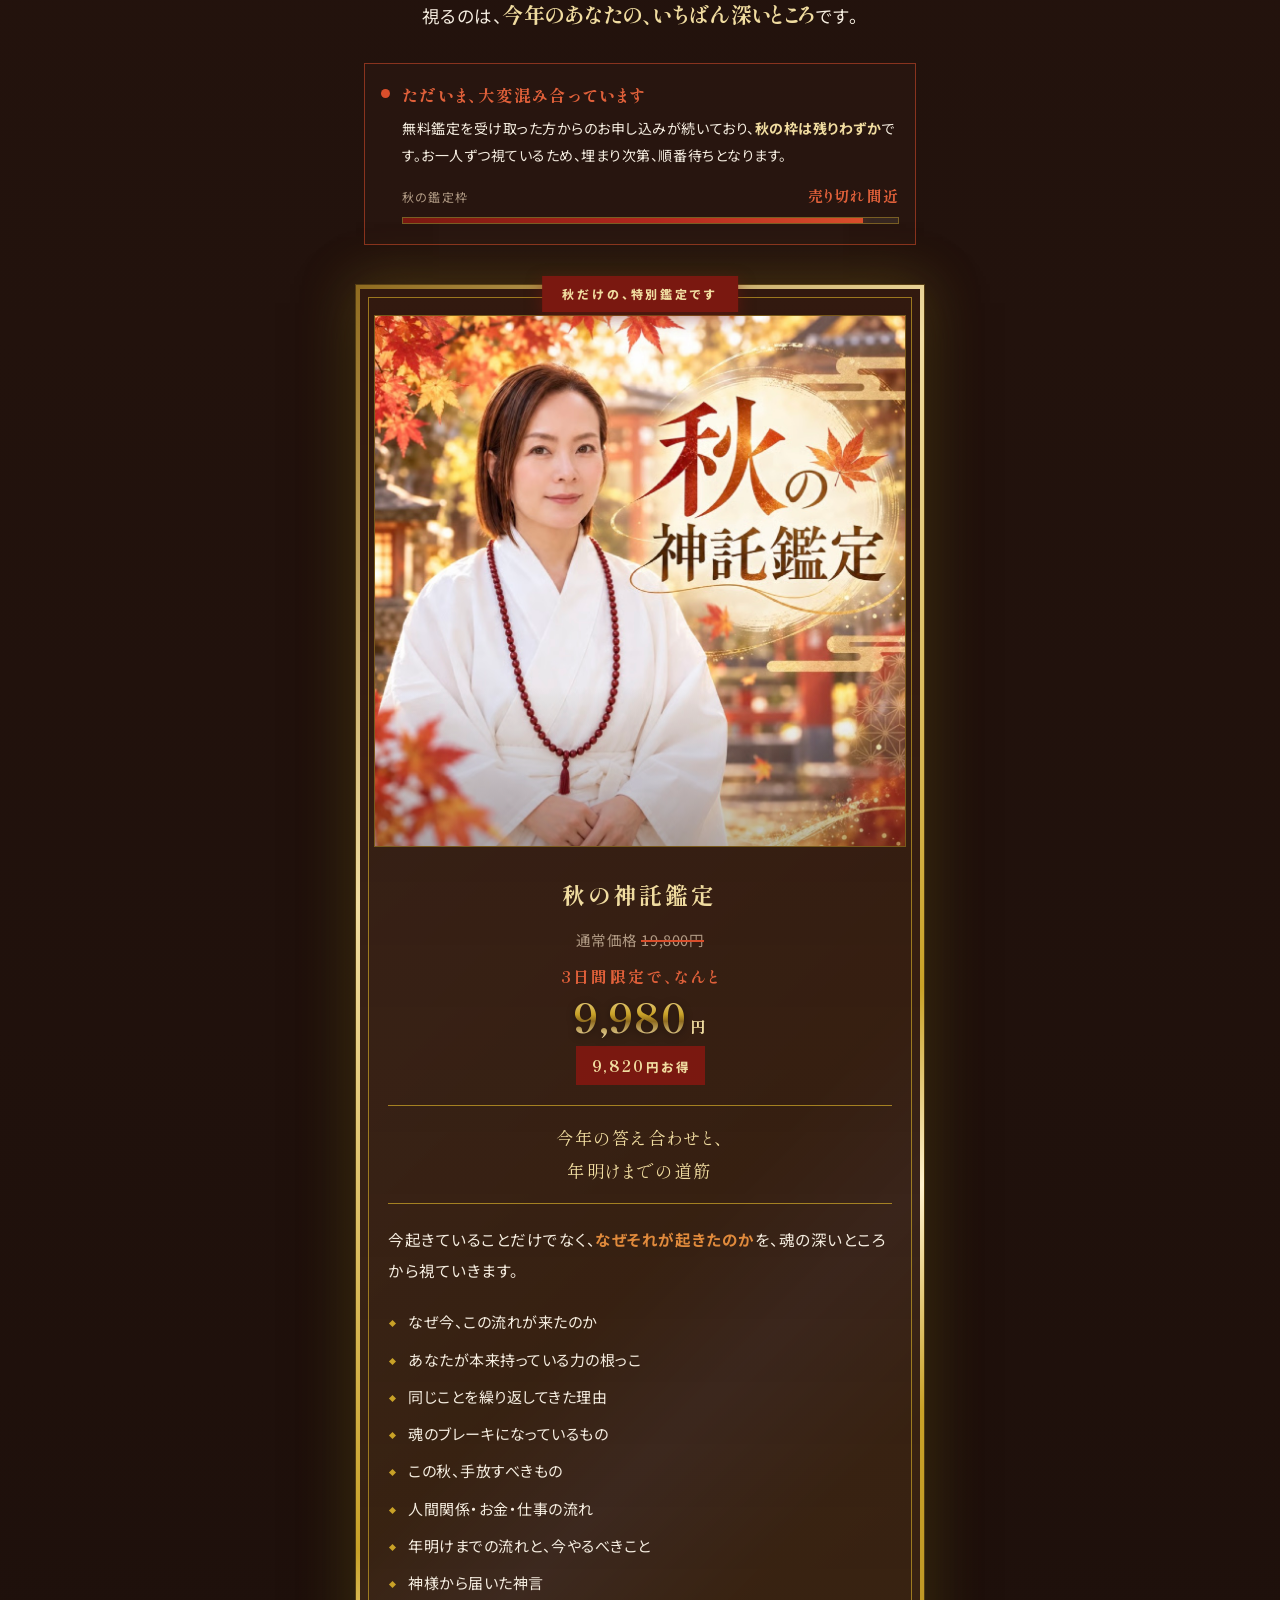
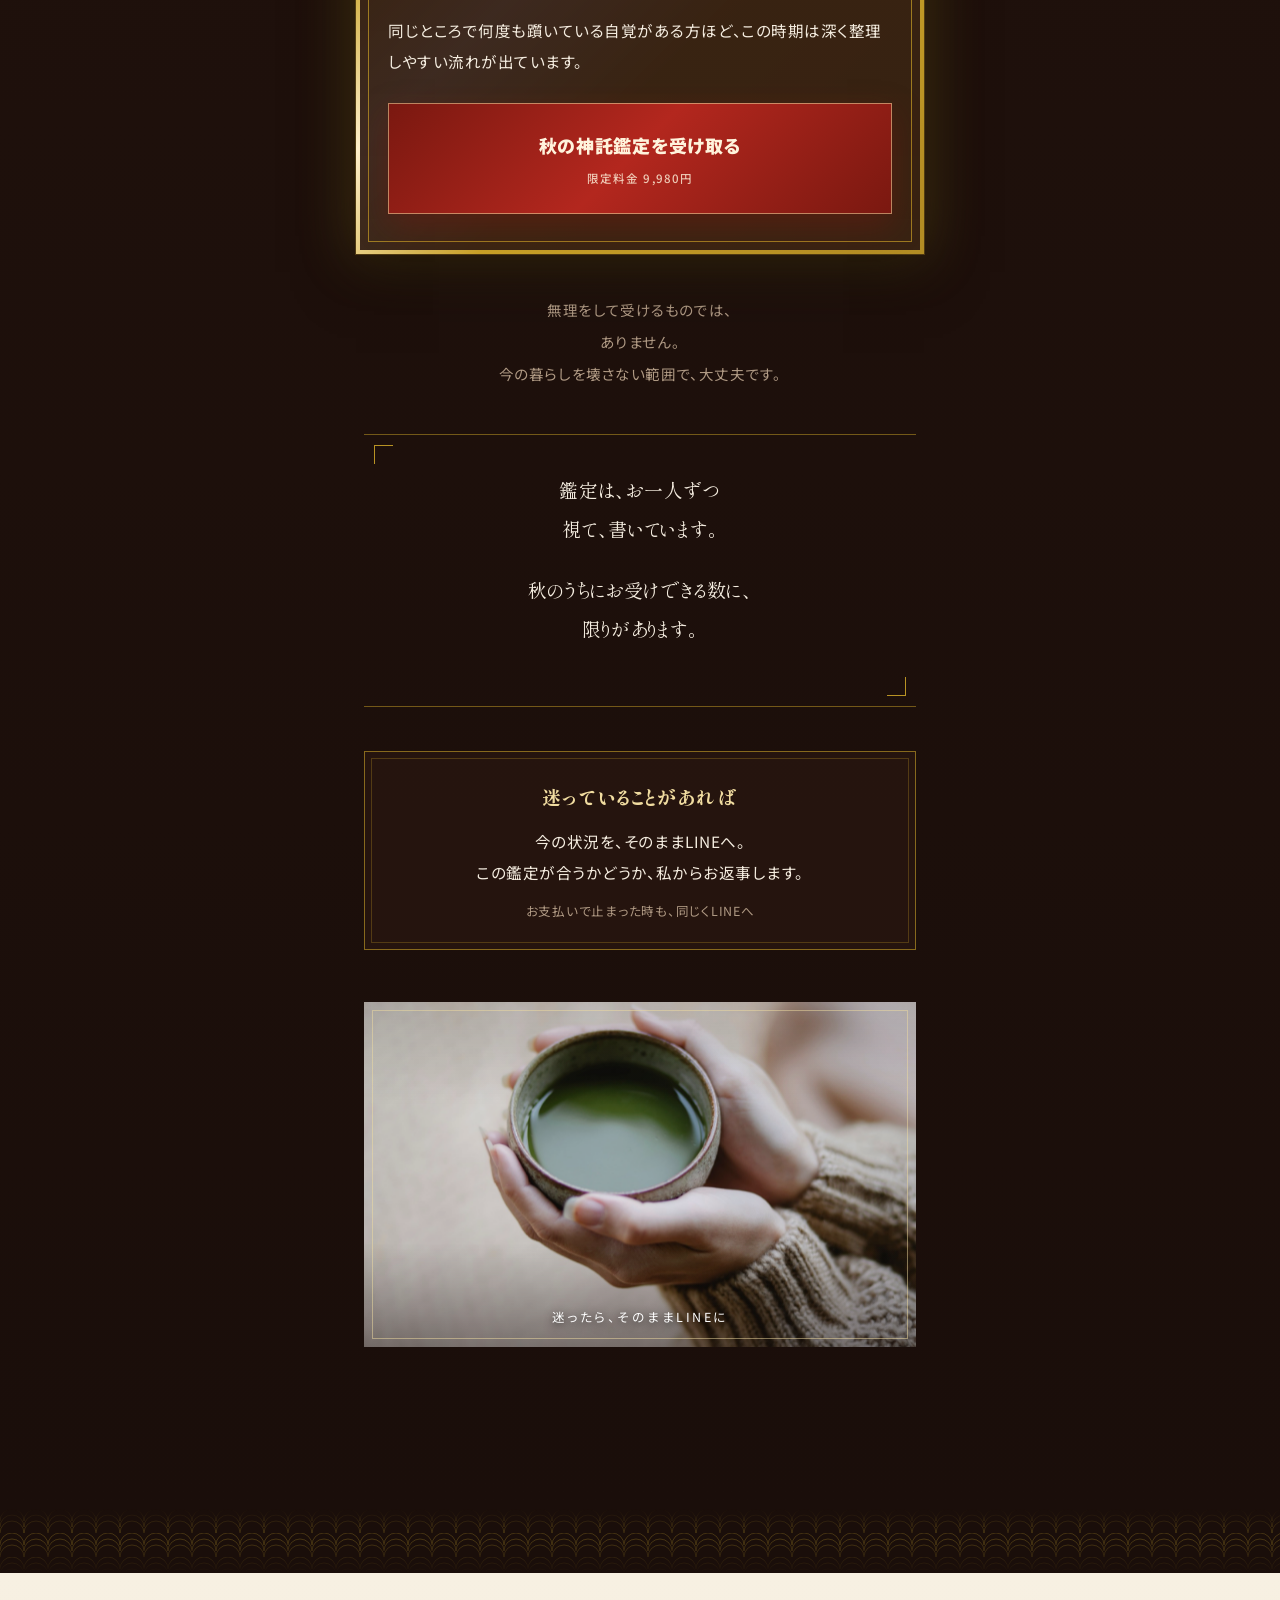
==== commit 8a73e99b: "紅葉18枚に対応" ====
--- a/aki/index.html
+++ b/aki/index.html
@@ -16,7 +16,7 @@
 <body data-deadline-key="mizuki_aki" data-deadline-hours="72">
 
 <div class="prog" aria-hidden="true"><i id="progbar"></i></div>
-<div class="momiji-fall" aria-hidden="true"><i></i><i></i><i></i><i></i><i></i></div>
+<div class="momiji-fall" aria-hidden="true"><i></i><i></i><i></i><i></i><i></i><i></i><i></i><i></i><i></i><i></i><i></i><i></i><i></i><i></i><i></i><i></i><i></i><i></i></div>
 
 <!-- ============ HERO ============ -->
 <header class="hero">
--- a/assets/theme-aki-mizuki.css
+++ b/assets/theme-aki-mizuki.css
@@ -237,21 +237,56 @@
 footer{border-top-color:rgba(201,162,39,.35)}
 footer p,footer a{color:var(--mute)}
 
-/* 秋の演出：舞い落ちる紅葉（控えめ・5枚だけ） */
+/* 秋の演出：舞い落ちる紅葉（18枚・横揺れしながらひらひら降る） */
 .momiji-fall{position:fixed;inset:0;pointer-events:none;z-index:2;overflow:hidden}
-.momiji-fall i{position:absolute;top:-8%;width:14px;height:14px;opacity:0;
-  background-image:url("data:image/svg+xml;utf8,%3Csvg xmlns='http://www.w3.org/2000/svg' viewBox='0 0 24 24'%3E%3Cpath fill='%23C0392B' d='M12 2l1.8 4.2 4.3-1.4-2.3 3.9 4.2 1.9-4.4 1.3 1.5 4.3-3.9-2.4L12 22l-1.2-6.2-3.9 2.4 1.5-4.3L4 12.6l4.2-1.9-2.3-3.9 4.3 1.4z'/%3E%3C/svg%3E");
+.momiji-fall i{position:absolute;top:-10%;width:16px;height:16px;opacity:0;
+  will-change:transform,opacity;
+  animation:momijiDrift linear infinite}
+/* 葉そのものは内側の擬似要素で回す（落下と回転を分離してリアルに） */
+.momiji-fall i::before{content:"";position:absolute;inset:0;
+  background-image:url("data:image/svg+xml;utf8,%3Csvg xmlns='http://www.w3.org/2000/svg' viewBox='0 0 24 24'%3E%3Cpath fill='%23C0392B' d='M12 1.5l1.7 3.6 2.3-1.1-.3 4.2 3.4-2.2-1 3.2 3.4-.3-2.4 3 1.8 1.5-4.2 1.2.4 2-4.2-.7.2 5.2h-2.6l.2-5.2-4.2.7.4-2-4.2-1.2 1.8-1.5-2.4-3 3.4.3-1-3.2 3.4 2.2-.3-4.2 2.3 1.1z'/%3E%3C/svg%3E");
   background-size:contain;background-repeat:no-repeat;
-  animation:momijiFall linear infinite}
-.momiji-fall i:nth-child(1){left:8%;width:13px;height:13px;animation-duration:17s;animation-delay:0s}
-.momiji-fall i:nth-child(2){left:28%;width:10px;height:10px;animation-duration:22s;animation-delay:4s;filter:hue-rotate(18deg)}
-.momiji-fall i:nth-child(3){left:52%;width:15px;height:15px;animation-duration:19s;animation-delay:9s;filter:hue-rotate(-10deg)}
-.momiji-fall i:nth-child(4){left:73%;width:11px;height:11px;animation-duration:25s;animation-delay:2s;filter:hue-rotate(25deg)}
-.momiji-fall i:nth-child(5){left:90%;width:12px;height:12px;animation-duration:20s;animation-delay:12s}
-@keyframes momijiFall{
-  0%{transform:translateY(-10vh) rotate(0deg);opacity:0}
-  8%{opacity:.5}
-  85%{opacity:.4}
-  100%{transform:translateY(112vh) rotate(420deg);opacity:0}
+  animation:momijiSpin linear infinite}
+
+/* 落下＝縦移動＋左右の揺れ。sway量と向きを個体ごとに変える */
+@keyframes momijiDrift{
+  0%  {transform:translate3d(0,-12vh,0);opacity:0}
+  6%  {opacity:.62}
+  25% {transform:translate3d(var(--sx,26px),22vh,0)}
+  50% {transform:translate3d(calc(var(--sx,26px) * -0.85),48vh,0)}
+  75% {transform:translate3d(var(--sx,26px),74vh,0)}
+  90% {opacity:.5}
+  100%{transform:translate3d(calc(var(--sx,26px) * -0.4),114vh,0);opacity:0}
 }
+/* 木の葉らしく、ひらっと裏返りながら回る */
+@keyframes momijiSpin{
+  0%  {transform:rotate(0deg) rotateY(0deg)}
+  50% {transform:rotate(190deg) rotateY(180deg)}
+  100%{transform:rotate(380deg) rotateY(360deg)}
+}
+
+.momiji-fall i:nth-child(1) {left:3%; width:17px;height:17px;--sx:30px;animation-duration:13s;animation-delay:0s}
+.momiji-fall i:nth-child(2) {left:9%; width:11px;height:11px;--sx:-22px;animation-duration:18s;animation-delay:2.5s;filter:hue-rotate(18deg)}
+.momiji-fall i:nth-child(3) {left:16%;width:14px;height:14px;--sx:26px;animation-duration:15s;animation-delay:6s;filter:hue-rotate(-12deg)}
+.momiji-fall i:nth-child(4) {left:22%;width:19px;height:19px;--sx:-34px;animation-duration:11s;animation-delay:1.2s}
+.momiji-fall i:nth-child(5) {left:29%;width:10px;height:10px;--sx:20px;animation-duration:21s;animation-delay:8s;filter:hue-rotate(28deg)}
+.momiji-fall i:nth-child(6) {left:35%;width:15px;height:15px;--sx:-28px;animation-duration:16s;animation-delay:3.8s}
+.momiji-fall i:nth-child(7) {left:42%;width:12px;height:12px;--sx:32px;animation-duration:19s;animation-delay:10s;filter:hue-rotate(-18deg)}
+.momiji-fall i:nth-child(8) {left:48%;width:18px;height:18px;--sx:-24px;animation-duration:12s;animation-delay:5s}
+.momiji-fall i:nth-child(9) {left:54%;width:13px;height:13px;--sx:28px;animation-duration:17s;animation-delay:0.6s;filter:hue-rotate(22deg)}
+.momiji-fall i:nth-child(10){left:61%;width:16px;height:16px;--sx:-30px;animation-duration:14s;animation-delay:7.2s}
+.momiji-fall i:nth-child(11){left:67%;width:11px;height:11px;--sx:24px;animation-duration:20s;animation-delay:4.4s;filter:hue-rotate(-8deg)}
+.momiji-fall i:nth-child(12){left:73%;width:17px;height:17px;--sx:-36px;animation-duration:12.5s;animation-delay:9.5s}
+.momiji-fall i:nth-child(13){left:79%;width:13px;height:13px;--sx:22px;animation-duration:18.5s;animation-delay:2s;filter:hue-rotate(32deg)}
+.momiji-fall i:nth-child(14){left:85%;width:15px;height:15px;--sx:-26px;animation-duration:15.5s;animation-delay:11s}
+.momiji-fall i:nth-child(15){left:91%;width:12px;height:12px;--sx:30px;animation-duration:22s;animation-delay:6.6s;filter:hue-rotate(-14deg)}
+.momiji-fall i:nth-child(16){left:96%;width:18px;height:18px;--sx:-20px;animation-duration:13.5s;animation-delay:3s}
+.momiji-fall i:nth-child(17){left:12%;width:9px; height:9px; --sx:18px;animation-duration:24s;animation-delay:13s;filter:hue-rotate(10deg)}
+.momiji-fall i:nth-child(18){left:58%;width:9px; height:9px; --sx:-18px;animation-duration:23s;animation-delay:15s;filter:hue-rotate(-22deg)}
+
+/* 葉の回転は個体ごとに速さを変える */
+.momiji-fall i:nth-child(odd)::before{animation-duration:4.5s}
+.momiji-fall i:nth-child(even)::before{animation-duration:6.2s;animation-direction:reverse}
+.momiji-fall i:nth-child(3n)::before{animation-duration:7.8s}
+
 @media (prefers-reduced-motion:reduce){.momiji-fall{display:none}}
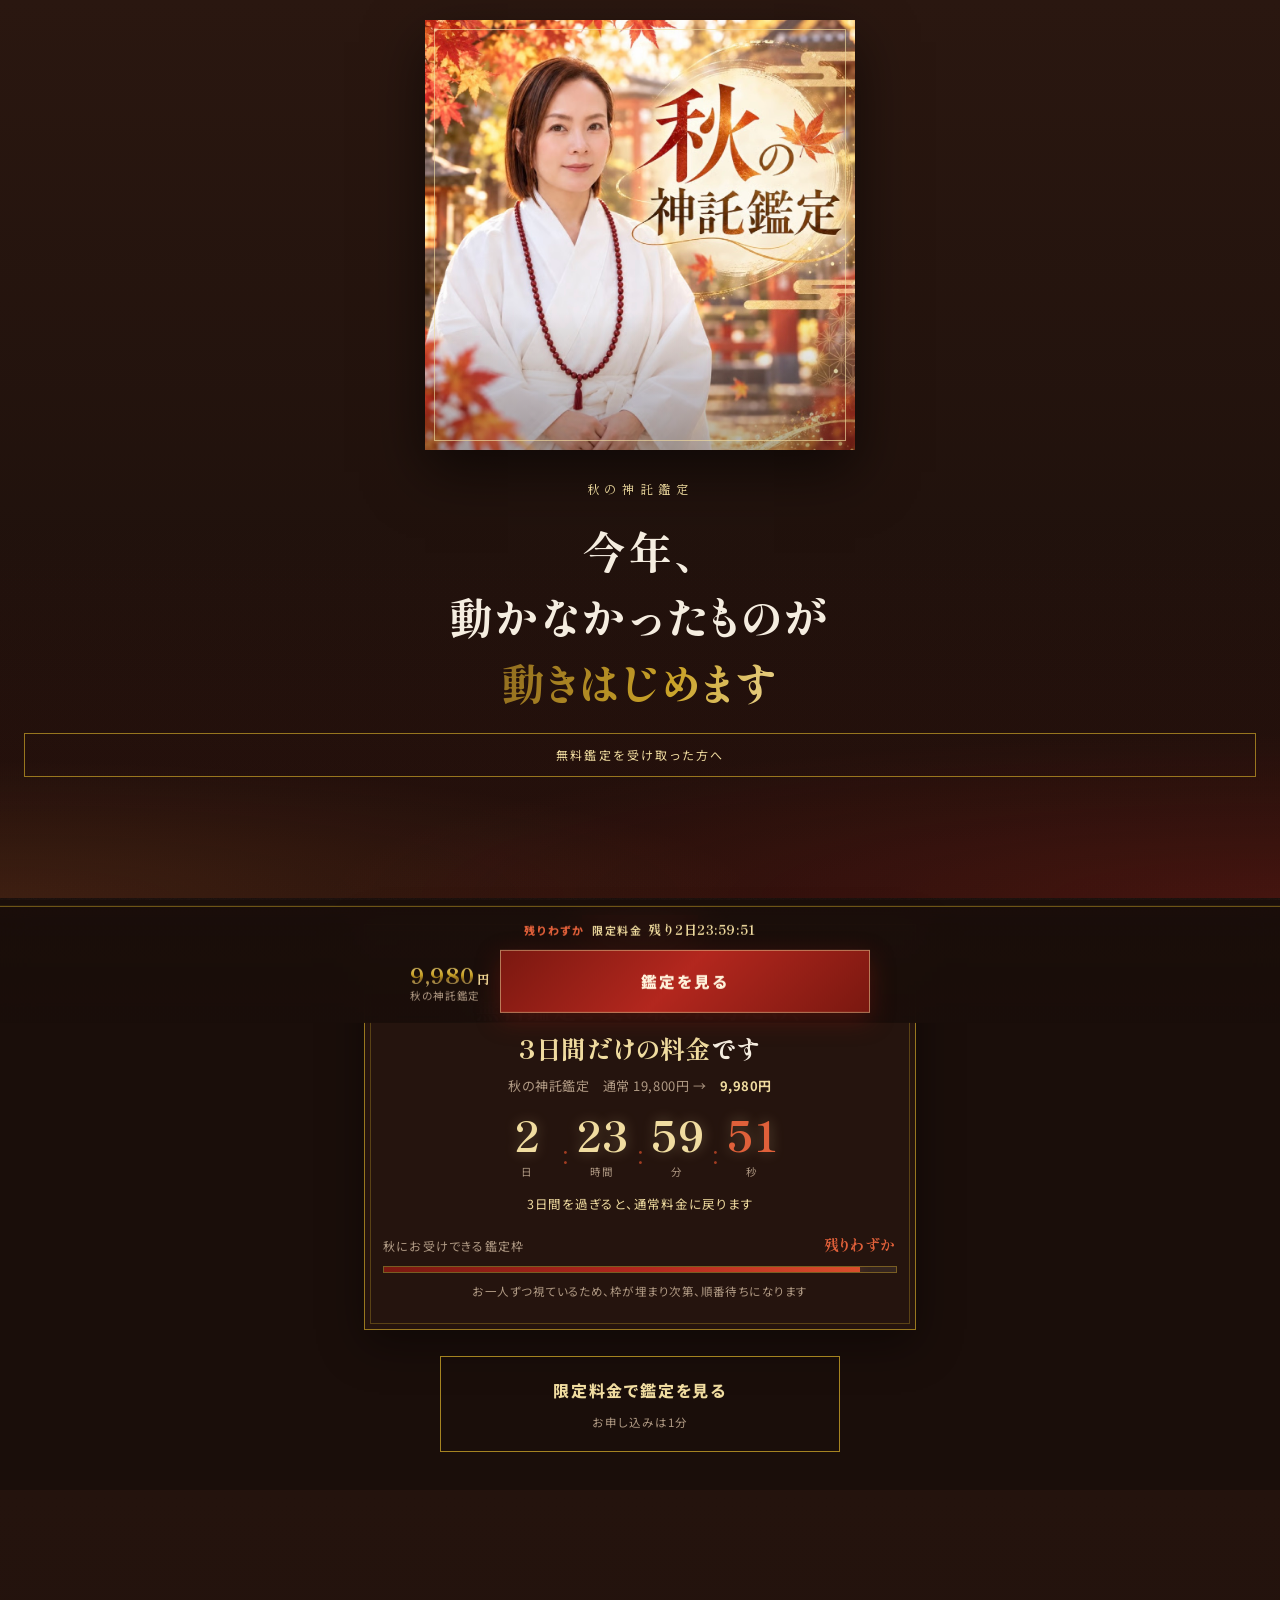
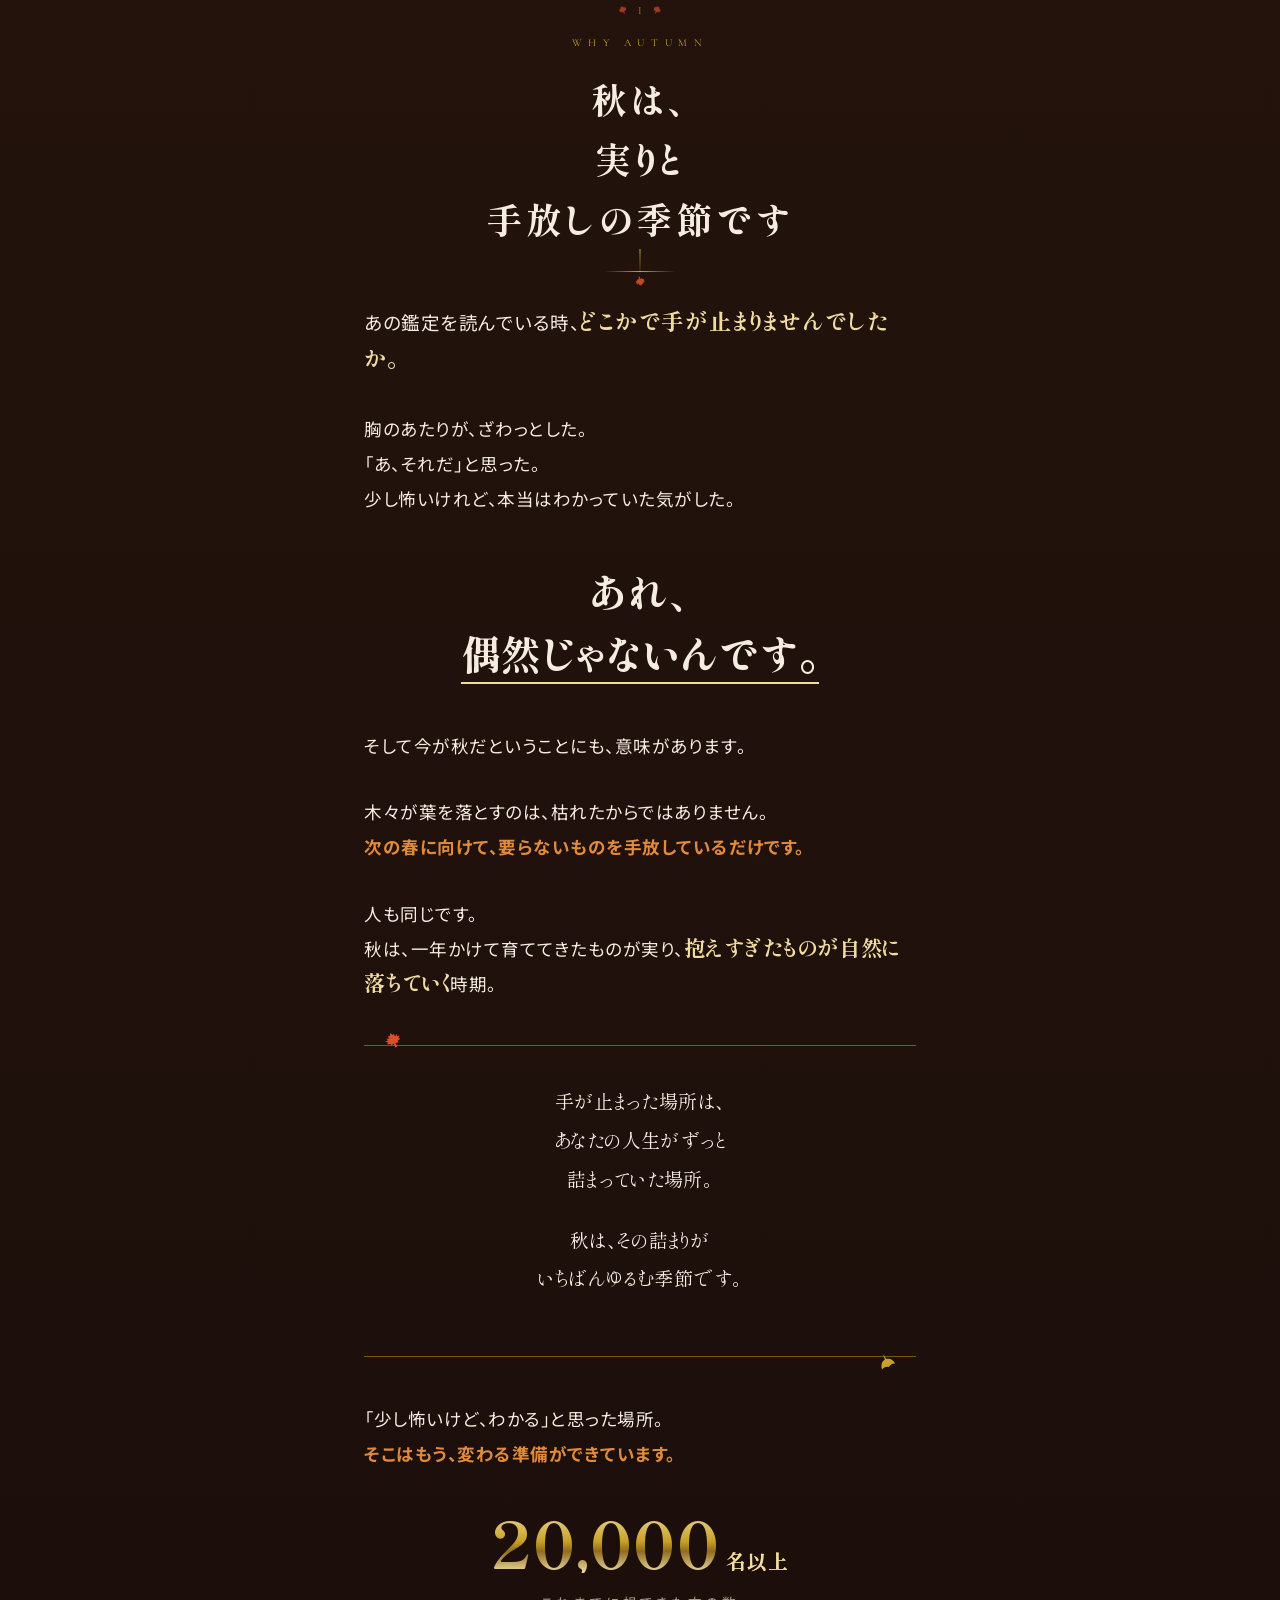
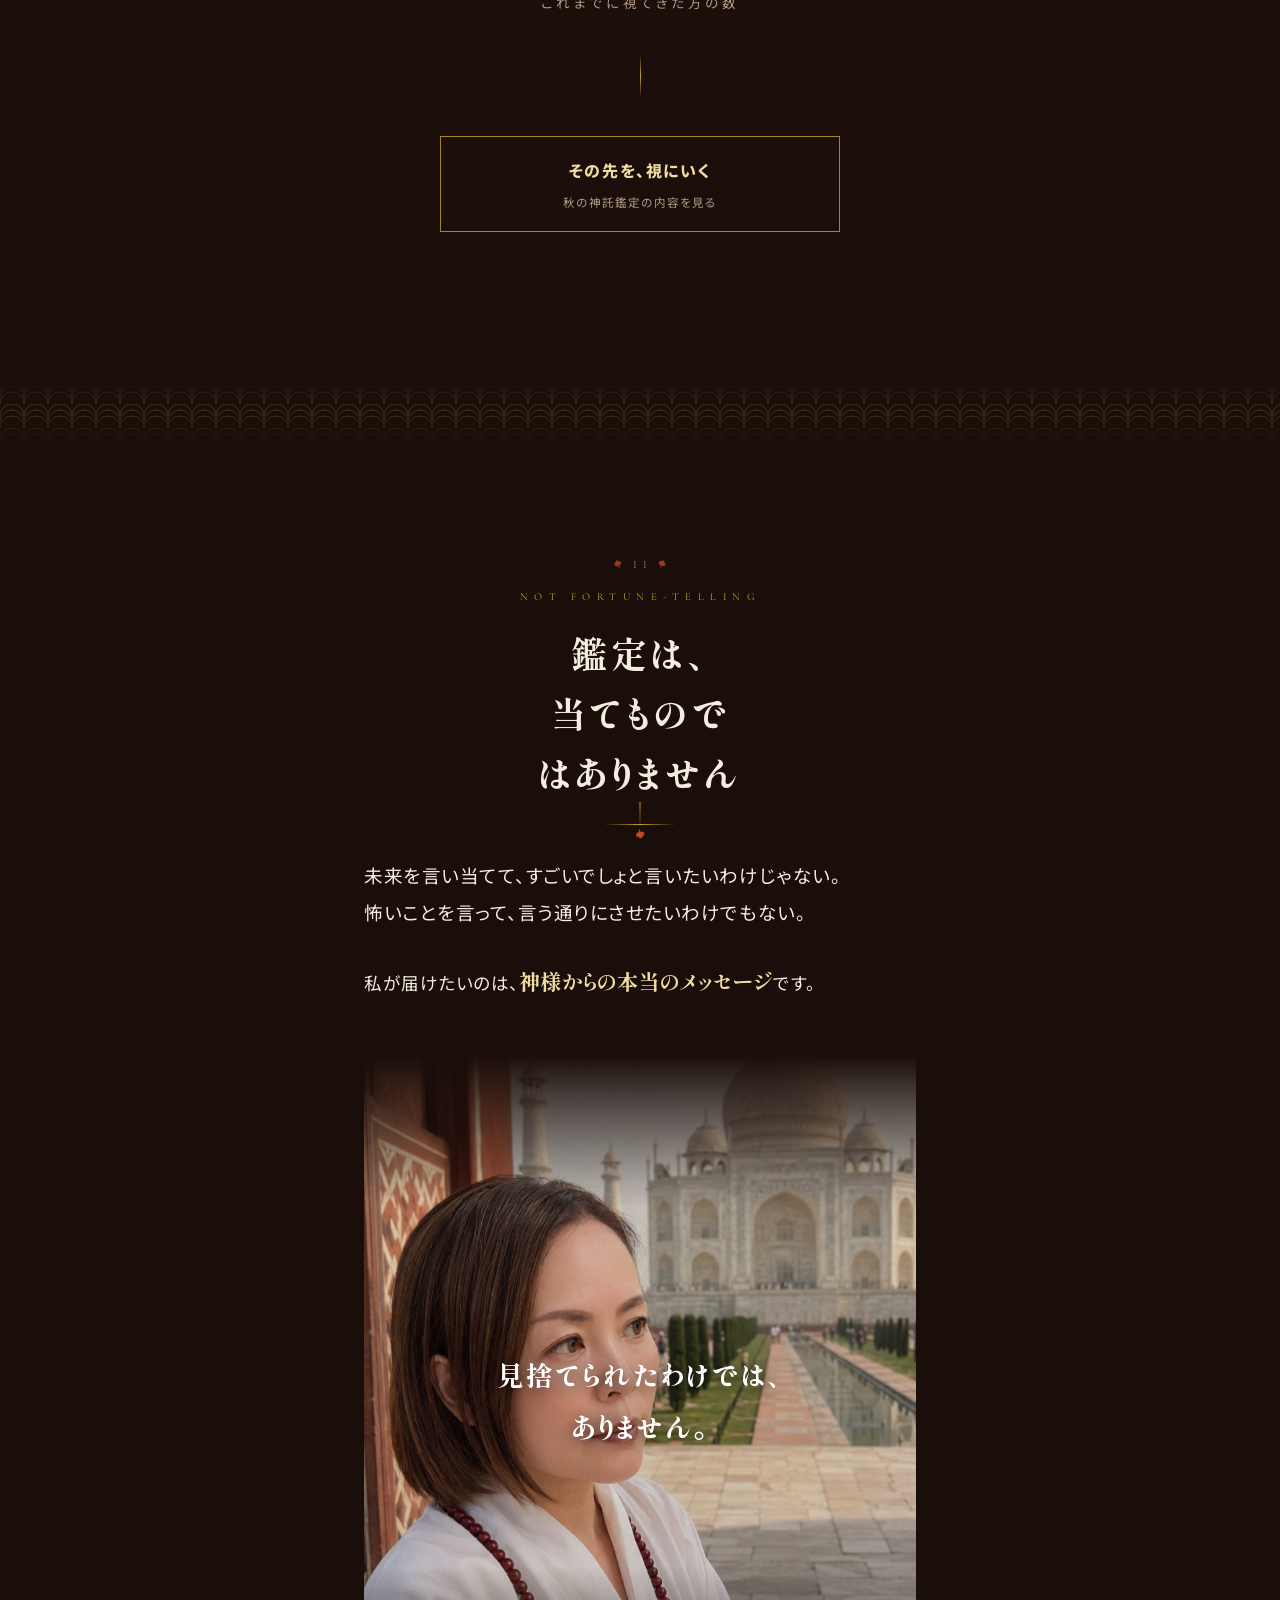
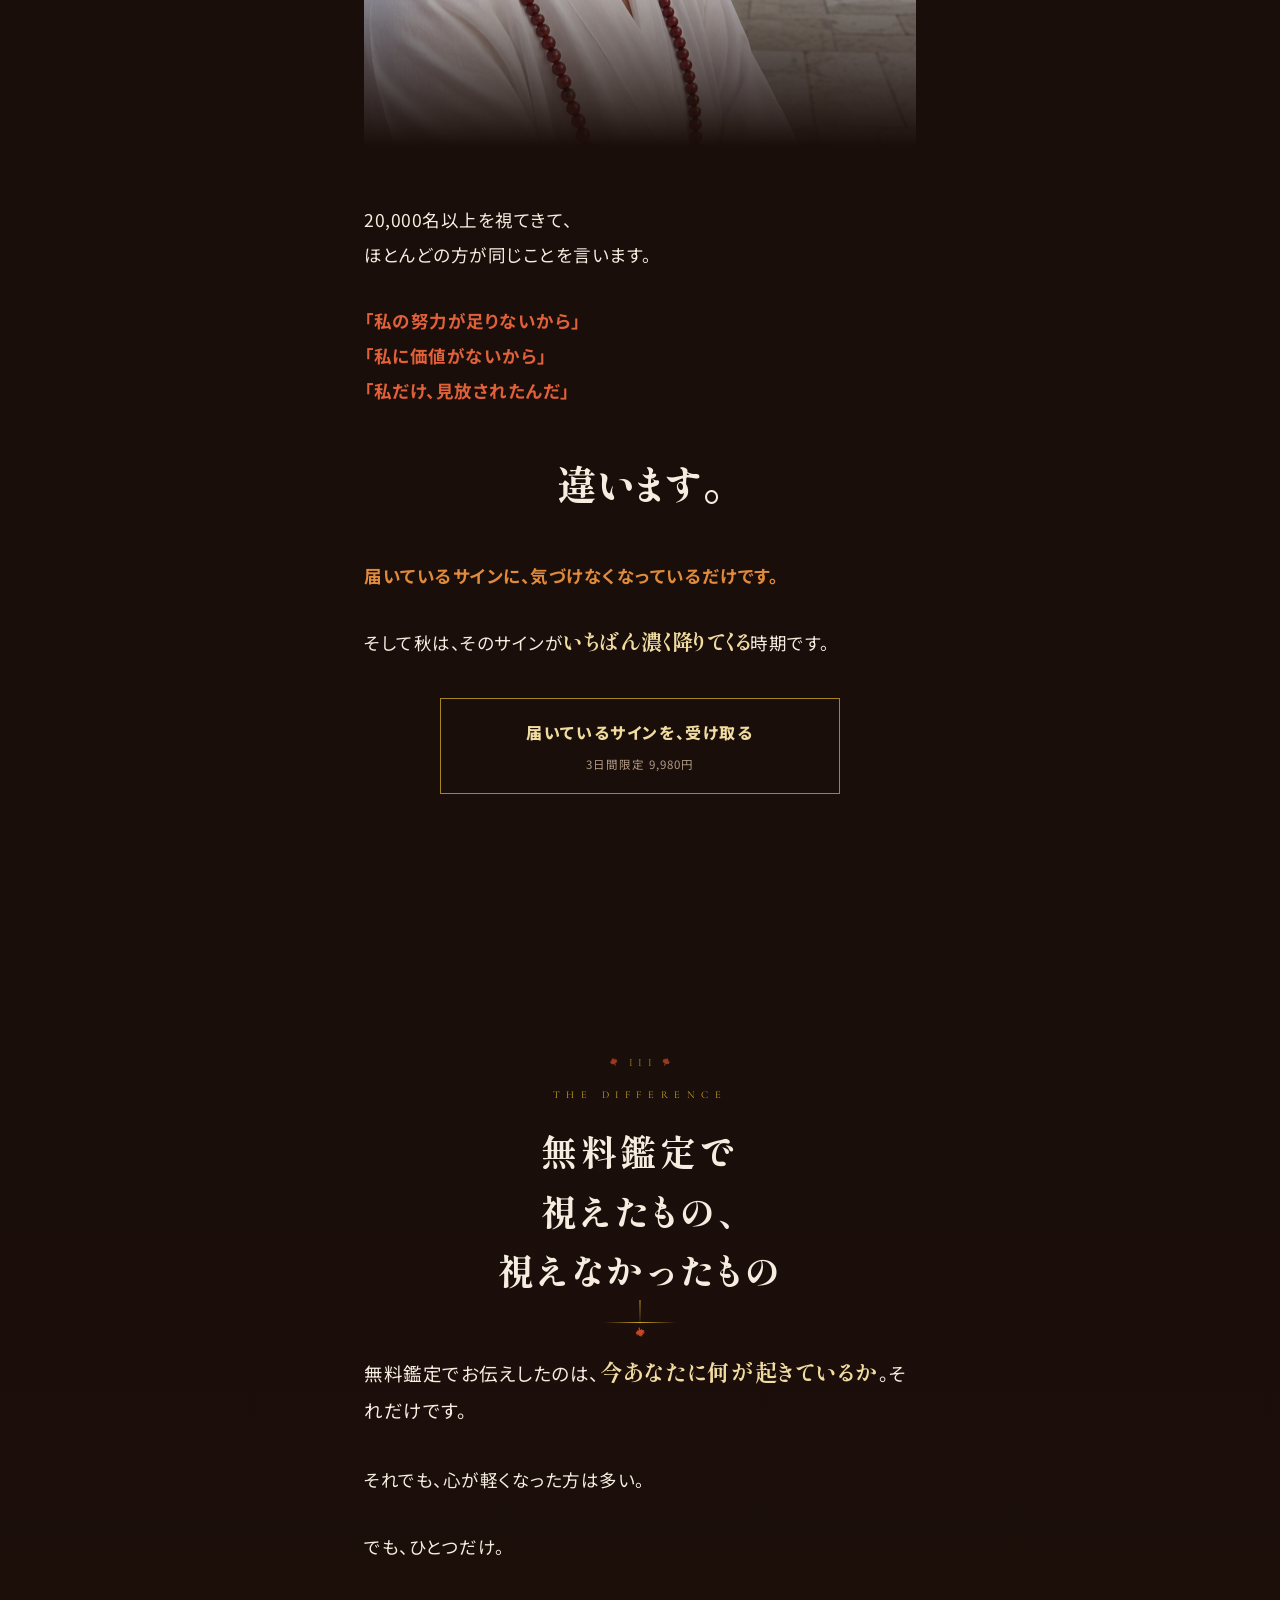
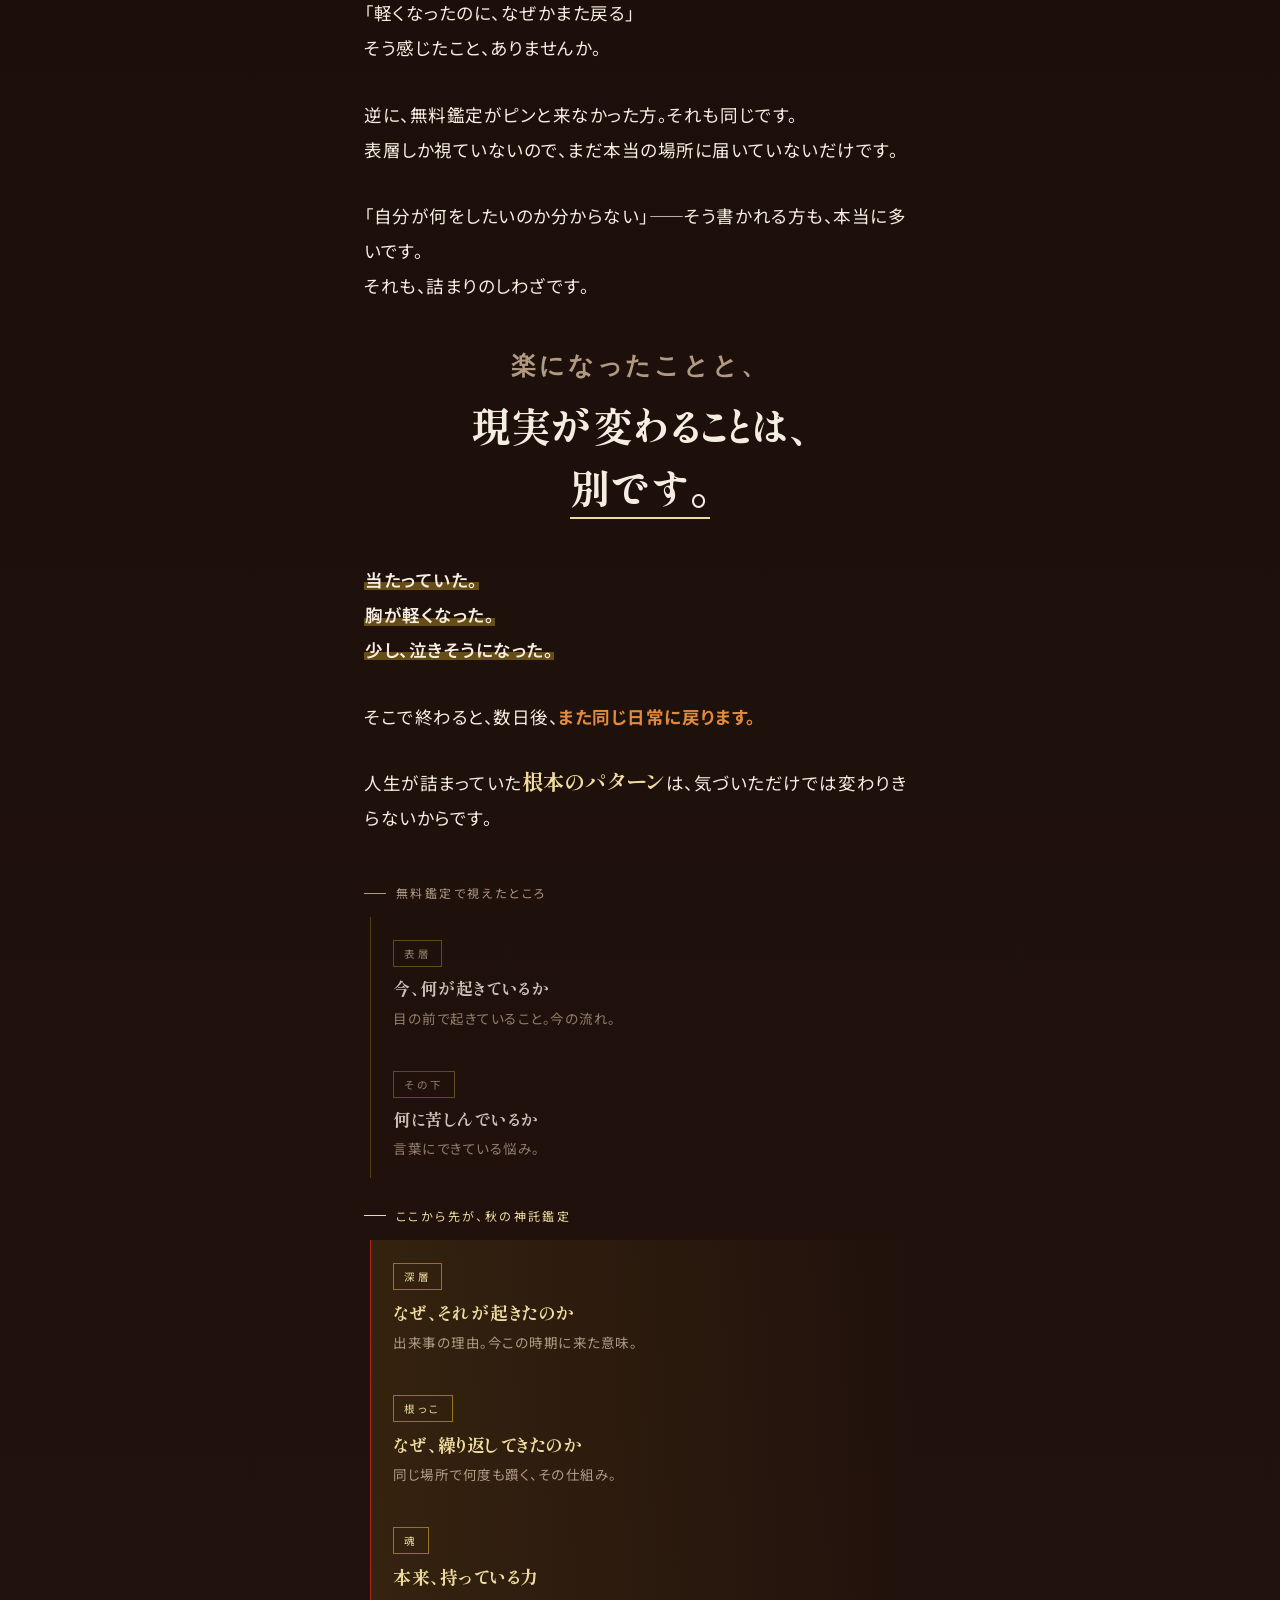
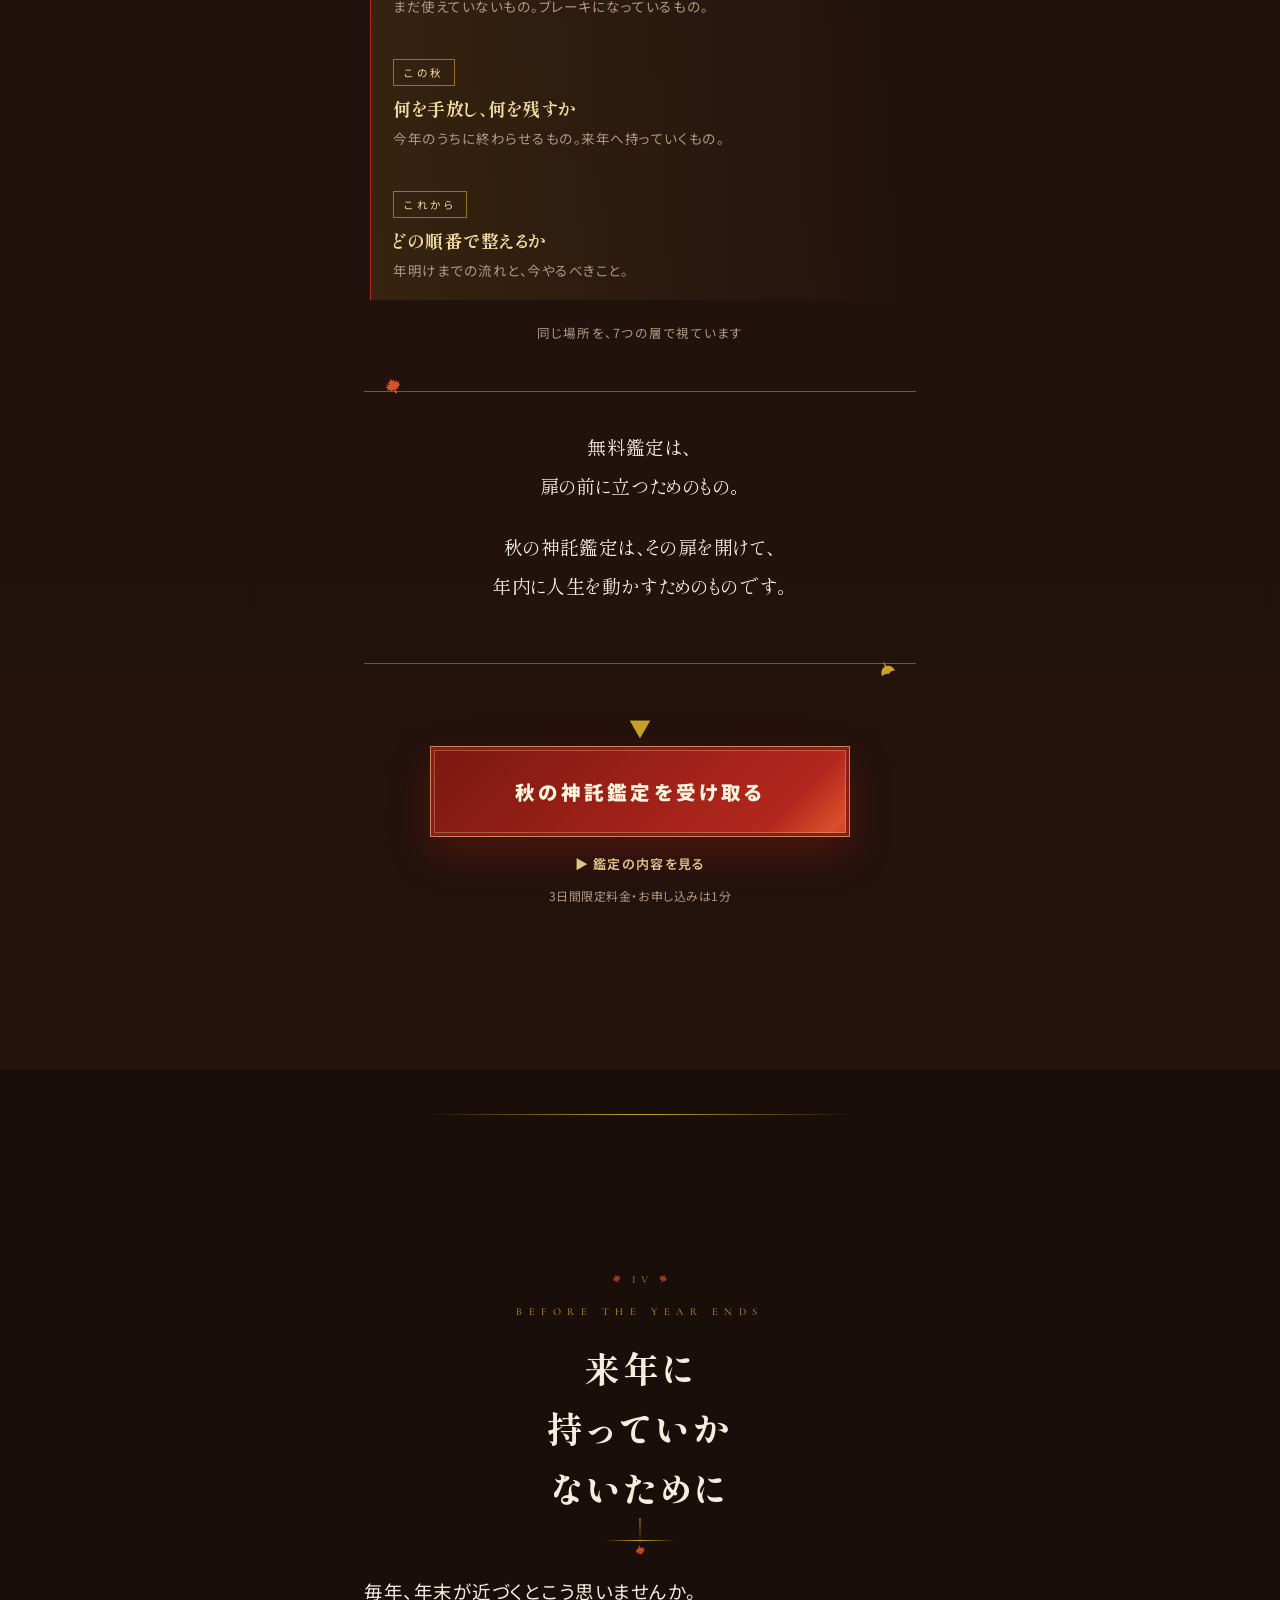
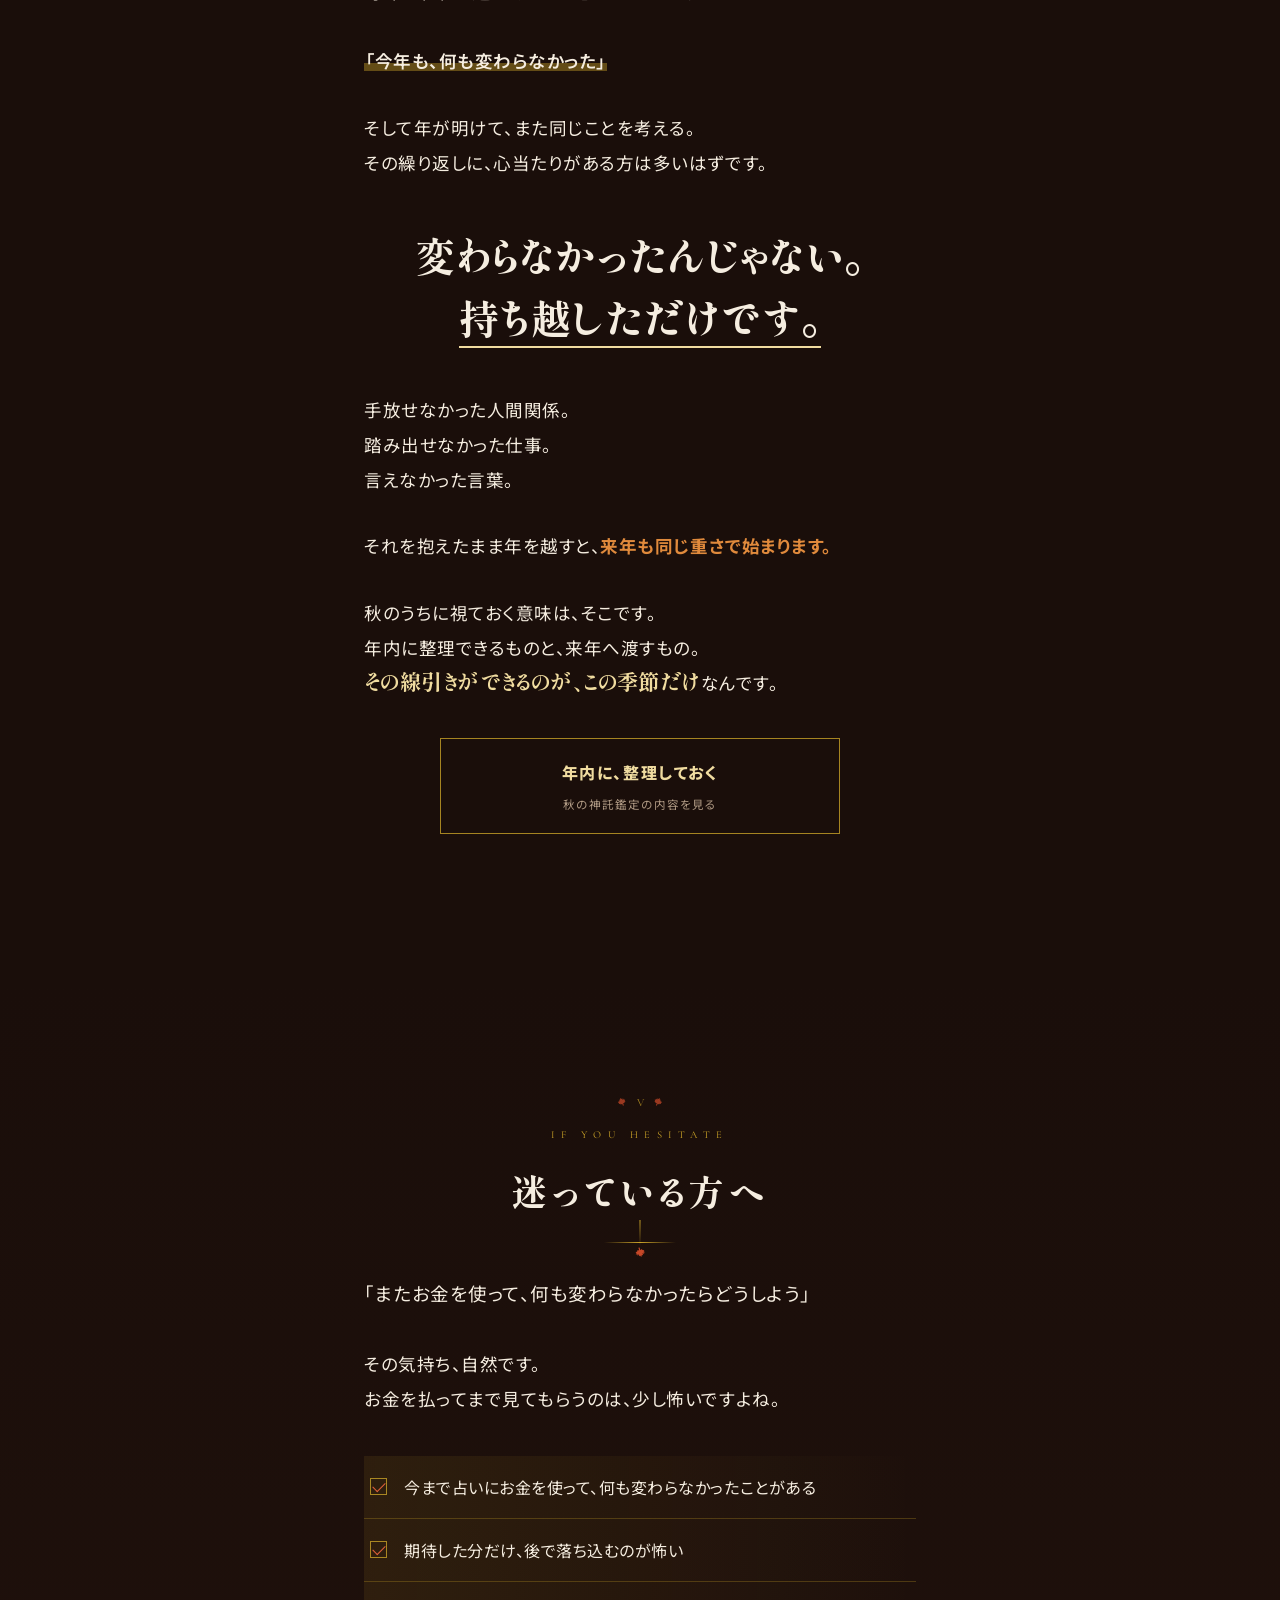
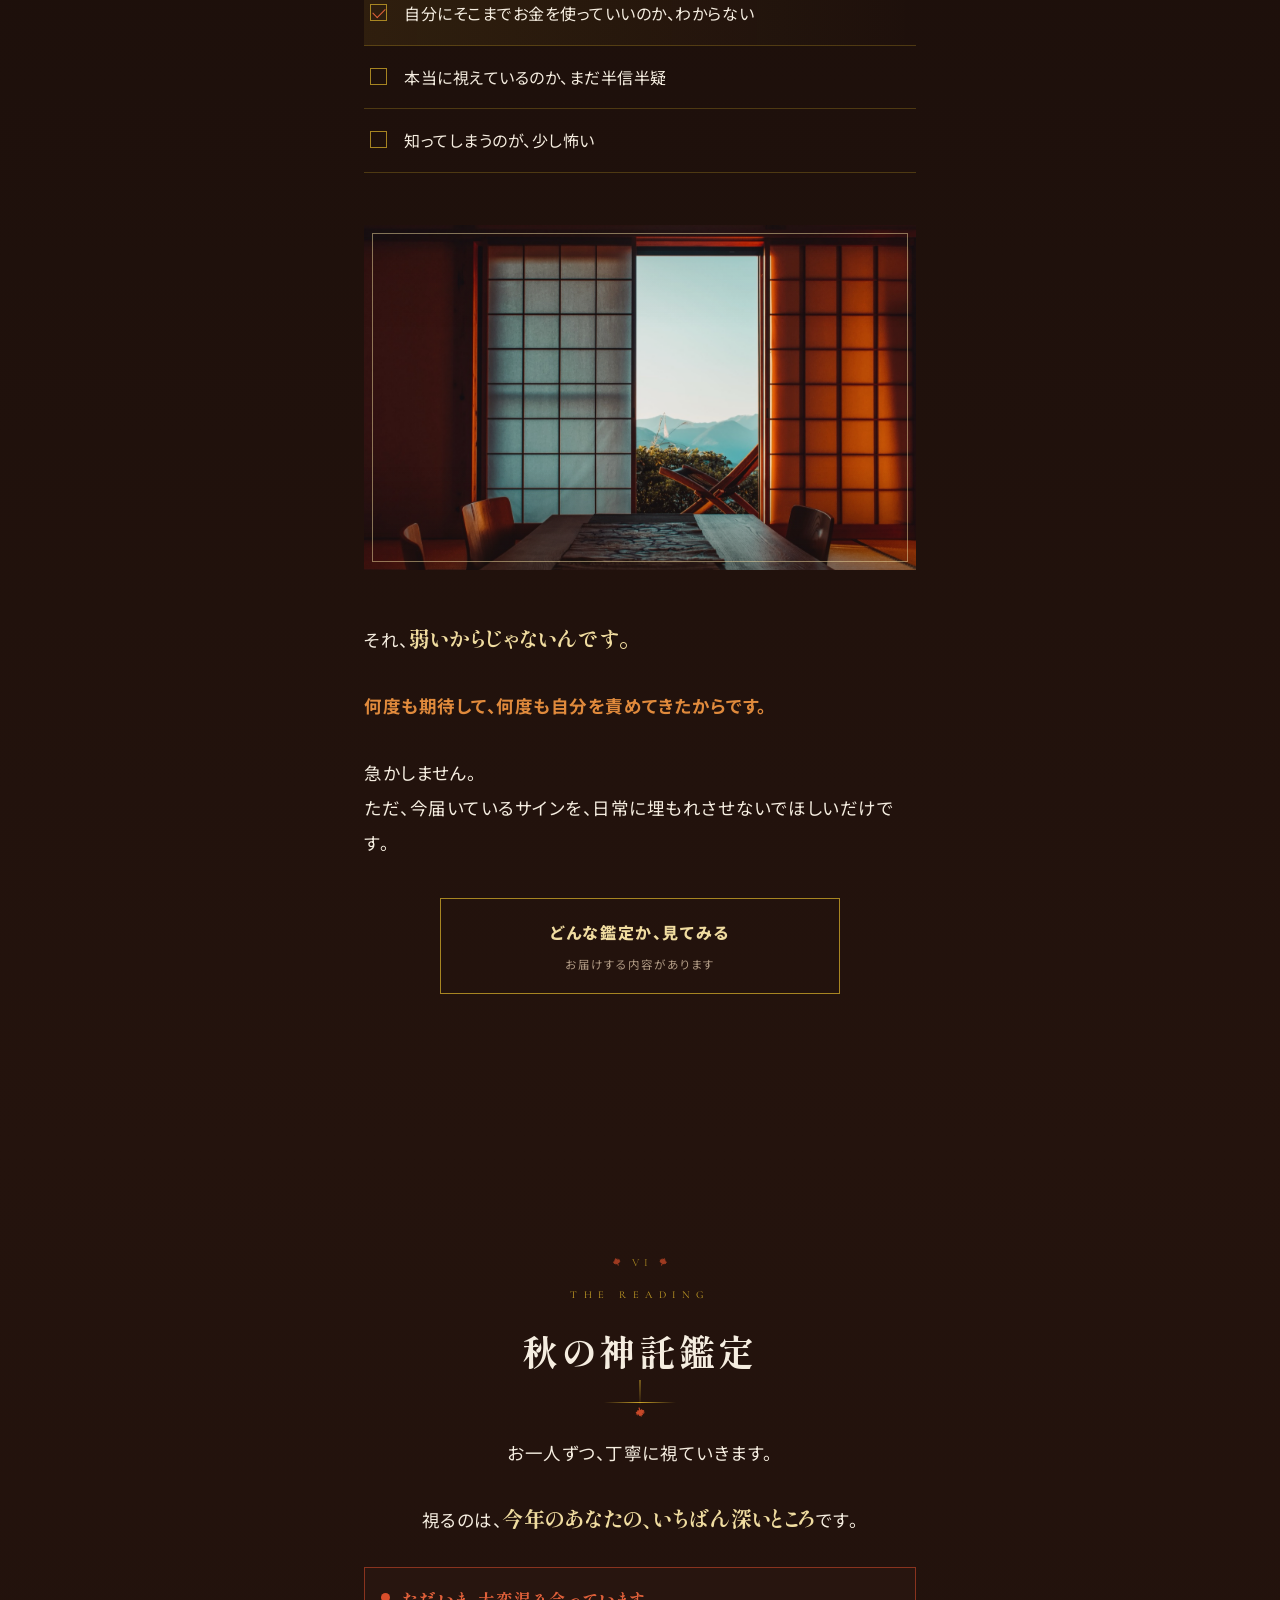
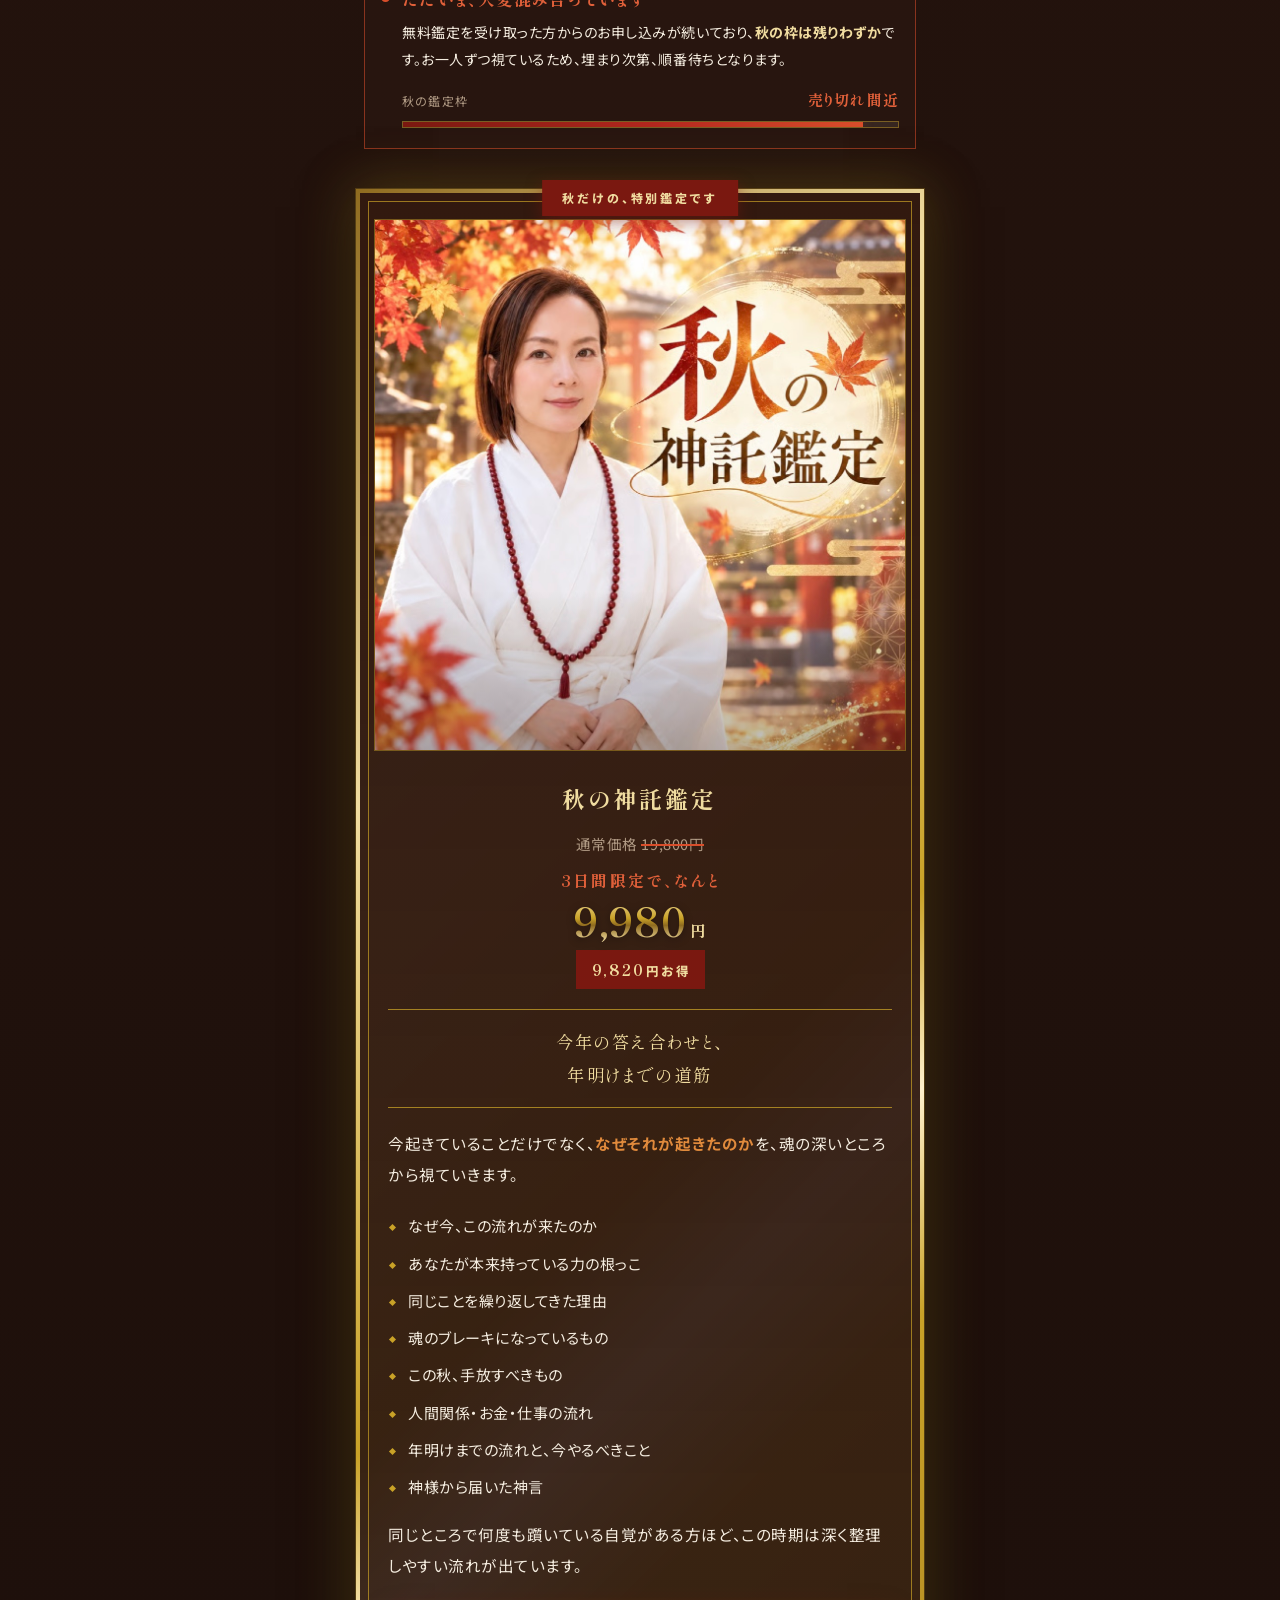
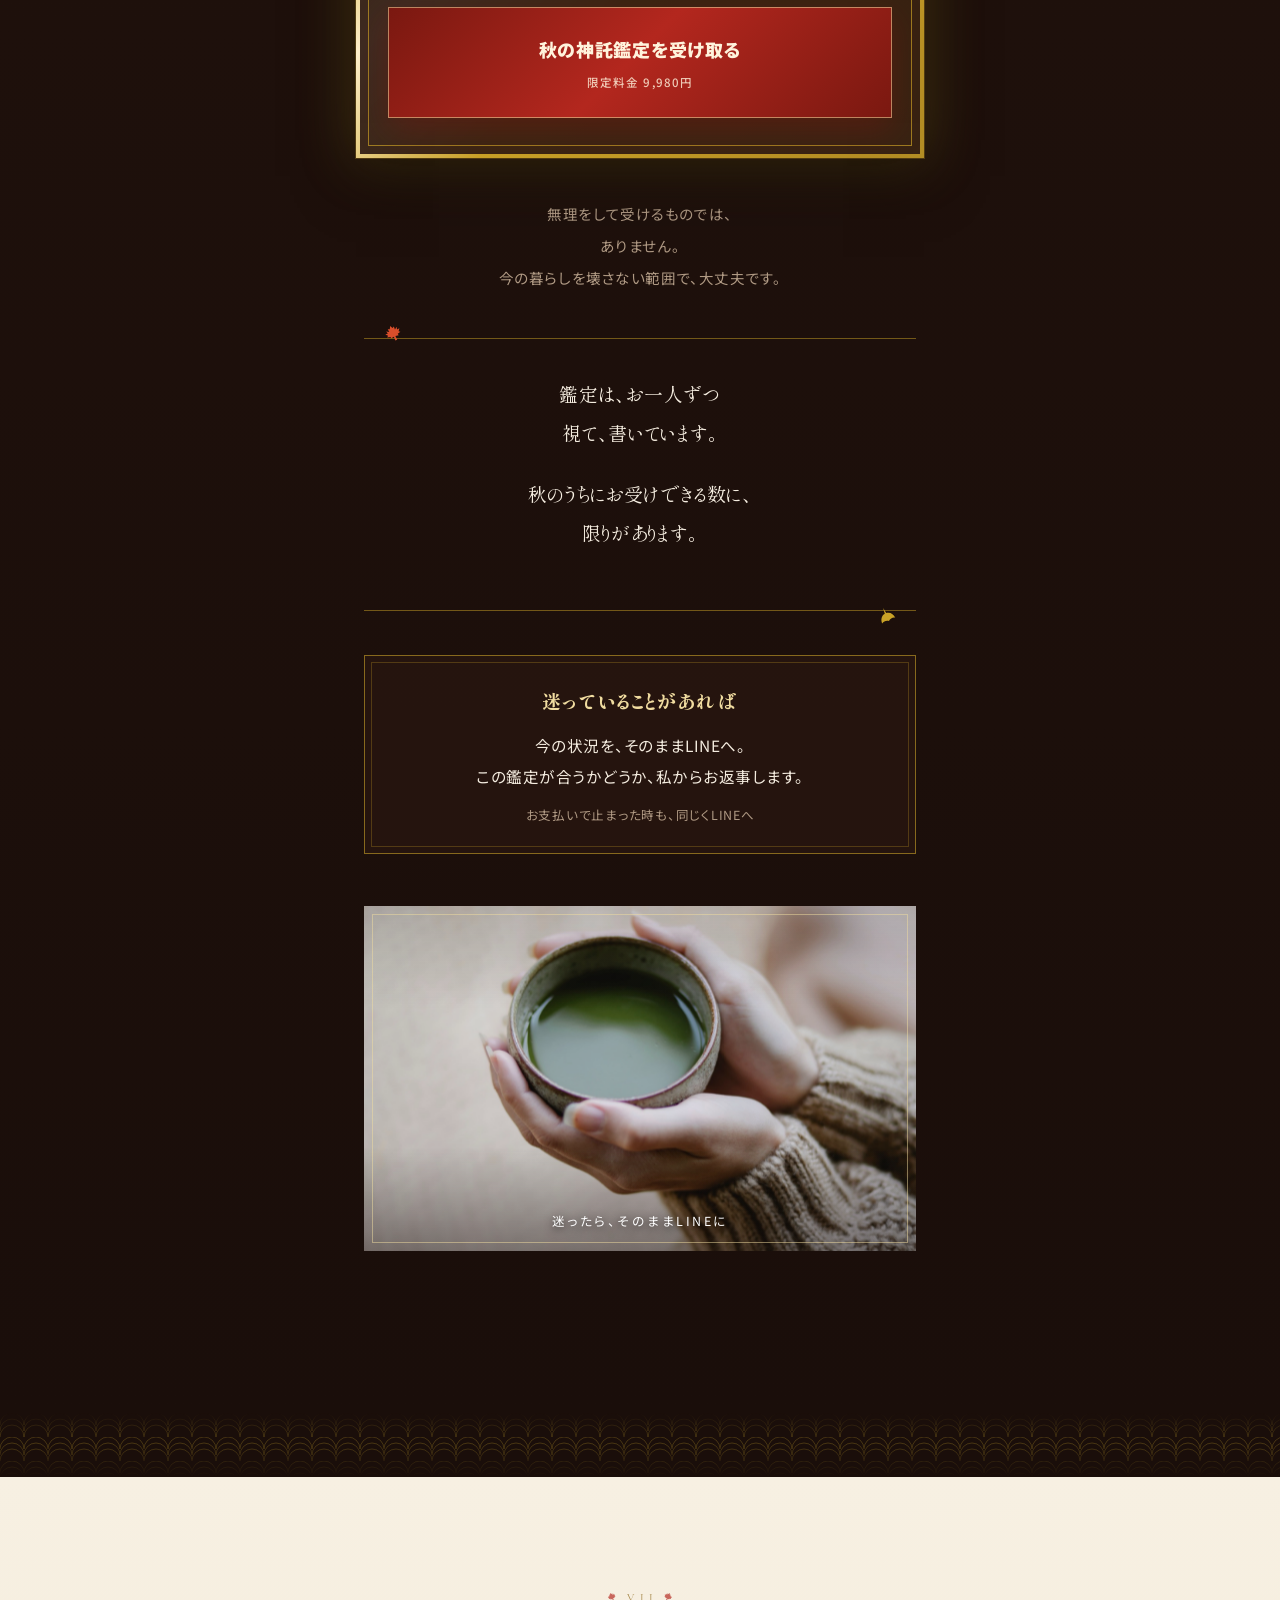
==== commit 8f4d9c71: "不自然な自己言及を削除（書いたのは私です等）" ====
--- a/aki/index.html
+++ b/aki/index.html
@@ -67,9 +67,7 @@
     <div class="gline"></div>
 
     <div class="stag">
-      <p class="lead-p">あの無料鑑定、書いたのは私です。</p>
-      <p>送ってくださった言葉を、一つずつ読みながら書きました。</p>
-      <p>読んでいる時、どこかで<span class="ew">手が止まりませんでしたか。</span></p>
+      <p class="lead-p">あの鑑定を読んでいる時、<span class="ew">どこかで手が止まりませんでしたか。</span></p>
       <p>胸のあたりが、ざわっとした。<br>「あ、それだ」と思った。<br>少し怖いけれど、本当はわかっていた気がした。</p>
     </div>
     <div class="big rv-b">あれ、<br><span class="wipe">偶然じゃないんです。</span></div>
@@ -499,7 +497,7 @@
       <p class="lead-p">私は、神様の声がただ聞こえる人ではありません。</p>
       <p><strong>神様から届いたものを、今のあなたが受け取れる言葉に変える人です。</strong></p>
       <p>無料だから軽く見る。浅く見る。当たり障りのないことだけ言う。<br>それは、神様から預かった言葉にも、あなたの人生にも失礼だと思っています。</p>
-      <p>だから、無料鑑定でも手を抜きませんでした。<br>そして、そこで視えたものの<span class="ew">奥</span>が、まだ残っています。</p>
+      <p>あの鑑定で視えたものの<span class="ew">奥</span>が、まだ残っています。</p>
       <p>秋は、一年でいちばん<span class="ew">答えが降りてきやすい</span>季節です。<br>あなたがこの時期にここまで辿り着いたこと自体に、意味があります。</p>
     </div>
 
--- a/assets/theme-aki-mizuki.css
+++ b/assets/theme-aki-mizuki.css
@@ -290,3 +290,72 @@
 .momiji-fall i:nth-child(3n)::before{animation-duration:7.8s}
 
 @media (prefers-reduced-motion:reduce){.momiji-fall{display:none}}
+
+/* =====================================================================
+   秋の追加装飾（みづき）：葉はSVGマスクで描き、色は変数で渡す
+   構造・レイアウトは変えない。疑似要素の装飾のみ。
+   ===================================================================== */
+:root{
+  --aki-maple:url("data:image/svg+xml;utf8,%3Csvg xmlns='http://www.w3.org/2000/svg' viewBox='0 0 24 24'%3E%3Cpath d='M12 1.5l1.7 3.6 2.3-1.1-.3 4.2 3.4-2.2-1 3.2 3.4-.3-2.4 3 1.8 1.5-4.2 1.2.4 2-4.2-.7.2 5.2h-2.6l.2-5.2-4.2.7.4-2-4.2-1.2 1.8-1.5-2.4-3 3.4.3-1-3.2 3.4 2.2-.3-4.2 2.3 1.1z'/%3E%3C/svg%3E");
+  --aki-ginkgo:url("data:image/svg+xml;utf8,%3Csvg xmlns='http://www.w3.org/2000/svg' viewBox='0 0 24 24'%3E%3Cpath d='M12 22.5l-1-7.5C6 14.5 3 10 3 5c3 2 6 1.5 9-.5 3 2 6 2.5 9 .5 0 5-3 9.5-8 10z'/%3E%3C/svg%3E");
+  --aki-leaf:#D94E2B;
+  --aki-gold:#C9A227;
+}
+.s-light{--aki-leaf:#B3271E;--aki-gold:#8F6B1F}
+
+/* 1. 見出しの縦罫の先に、一葉がぶら下がる */
+h2::before{
+  content:"";position:absolute;left:50%;bottom:-38px;width:12px;height:12px;margin-left:-6px;
+  background:var(--aki-leaf);
+  -webkit-mask:var(--aki-maple) center/contain no-repeat;mask:var(--aki-maple) center/contain no-repeat;
+  opacity:0;transform:translateY(-6px) rotate(166deg);pointer-events:none;
+  transition:opacity 1.1s ease 1.5s,transform 1.5s cubic-bezier(.22,.61,.36,1) 1.5s;
+}
+h2.on::before,.on h2::before{opacity:.9;transform:translateY(0) rotate(166deg)}
+
+/* 2. 章番号の左右に、小さな紅葉を傾けて添える */
+.chapno::before,.chapno::after{
+  content:"";display:inline-block;width:10px;height:10px;vertical-align:-1px;
+  background:var(--aki-leaf);opacity:.85;
+  -webkit-mask:var(--aki-maple) center/contain no-repeat;mask:var(--aki-maple) center/contain no-repeat;
+}
+.chapno::before{margin-right:.9em;transform:rotate(-24deg)}
+.chapno::after{margin-left:.4em;transform:rotate(24deg)}
+
+/* 3. 引用：角のL字罫を、紅葉と銀杏に差し替える */
+.quote::before,.quote::after{border:0;width:19px;height:19px;opacity:1}
+.quote::before{
+  top:-15px;left:20px;background:var(--aki-leaf);transform:rotate(-24deg);
+  -webkit-mask:var(--aki-maple) center/contain no-repeat;mask:var(--aki-maple) center/contain no-repeat;
+}
+.quote::after{
+  bottom:-15px;right:20px;background:var(--aki-gold);transform:rotate(156deg);
+  -webkit-mask:var(--aki-ginkgo) center/contain no-repeat;mask:var(--aki-ginkgo) center/contain no-repeat;
+}
+
+/* 4. ヒーロー下半分に、紅葉の夕映え（静止グラデのみ） */
+.hero::after{
+  content:"";position:absolute;left:0;right:0;bottom:0;height:42%;z-index:1;pointer-events:none;
+  background:
+    radial-gradient(120% 70% at 100% 100%,rgba(179,39,30,.22),transparent 62%),
+    radial-gradient(90% 55% at 0% 100%,rgba(224,138,60,.13),transparent 66%),
+    linear-gradient(180deg,transparent,rgba(122,24,16,.12));
+}
+
+/* 5. フッターの足元に、落ち葉が積もる */
+footer{position:relative}
+footer::before{
+  content:"";position:absolute;left:0;right:0;top:1px;height:26px;pointer-events:none;opacity:.5;
+  background:url("data:image/svg+xml;utf8,%3Csvg xmlns='http://www.w3.org/2000/svg' width='168' height='28' viewBox='0 0 168 28'%3E%3Cdefs%3E%3Cpath id='m' d='M12 1.5l1.7 3.6 2.3-1.1-.3 4.2 3.4-2.2-1 3.2 3.4-.3-2.4 3 1.8 1.5-4.2 1.2.4 2-4.2-.7.2 5.2h-2.6l.2-5.2-4.2.7.4-2-4.2-1.2 1.8-1.5-2.4-3 3.4.3-1-3.2 3.4 2.2-.3-4.2 2.3 1.1z'/%3E%3C/defs%3E%3Cuse href='%23m' fill='%23B3271E' transform='translate(6 4) scale(.5) rotate(-20 12 12)'/%3E%3Cuse href='%23m' fill='%23C9A227' transform='translate(34 11) scale(.46) rotate(35 12 12)'/%3E%3Cuse href='%23m' fill='%23D94E2B' transform='translate(62 3) scale(.52) rotate(110 12 12)'/%3E%3Cuse href='%23m' fill='%23E08A3C' transform='translate(90 12) scale(.44) rotate(-60 12 12)'/%3E%3Cuse href='%23m' fill='%237A1810' transform='translate(116 4) scale(.5) rotate(75 12 12)'/%3E%3Cuse href='%23m' fill='%23C9A227' transform='translate(143 11) scale(.46) rotate(-15 12 12)'/%3E%3C/svg%3E") repeat-x center top/168px 26px;
+  -webkit-mask-image:linear-gradient(180deg,#000,transparent);mask-image:linear-gradient(180deg,#000,transparent);
+}
+
+/* mask非対応ブラウザでは葉が四角くなるため、装飾ごと消す */
+@supports not ((mask-image:none) or (-webkit-mask-image:none)){
+  h2::before,.chapno::before,.chapno::after{display:none}
+  .quote::before{top:10px;left:10px;border-top:1px solid var(--gold);border-left:1px solid var(--gold);background:none;width:16px;height:16px;opacity:.6;transform:none}
+  .quote::after{bottom:10px;right:10px;border-bottom:1px solid var(--gold);border-right:1px solid var(--gold);background:none;width:16px;height:16px;opacity:.6;transform:none}
+}
+@media (prefers-reduced-motion:reduce){
+  h2::before{transition:none;opacity:.9;transform:rotate(166deg)}
+}
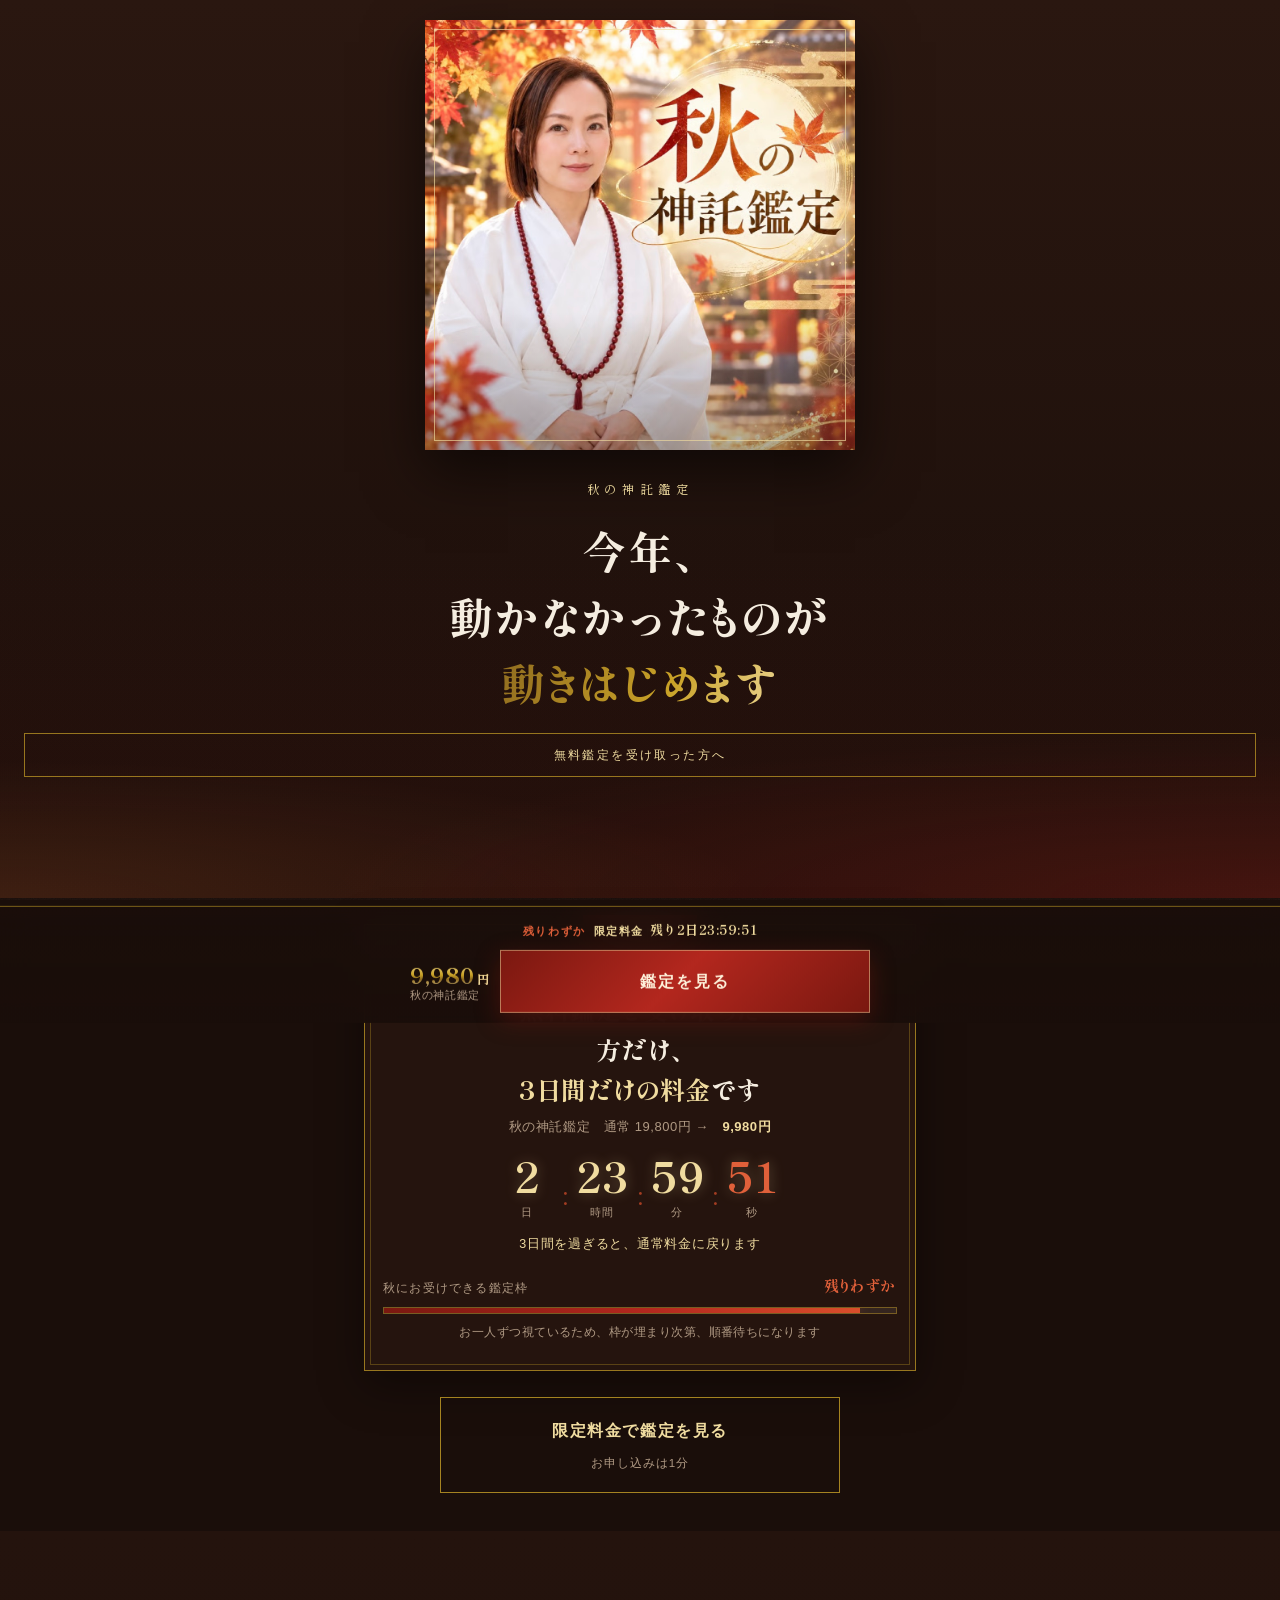
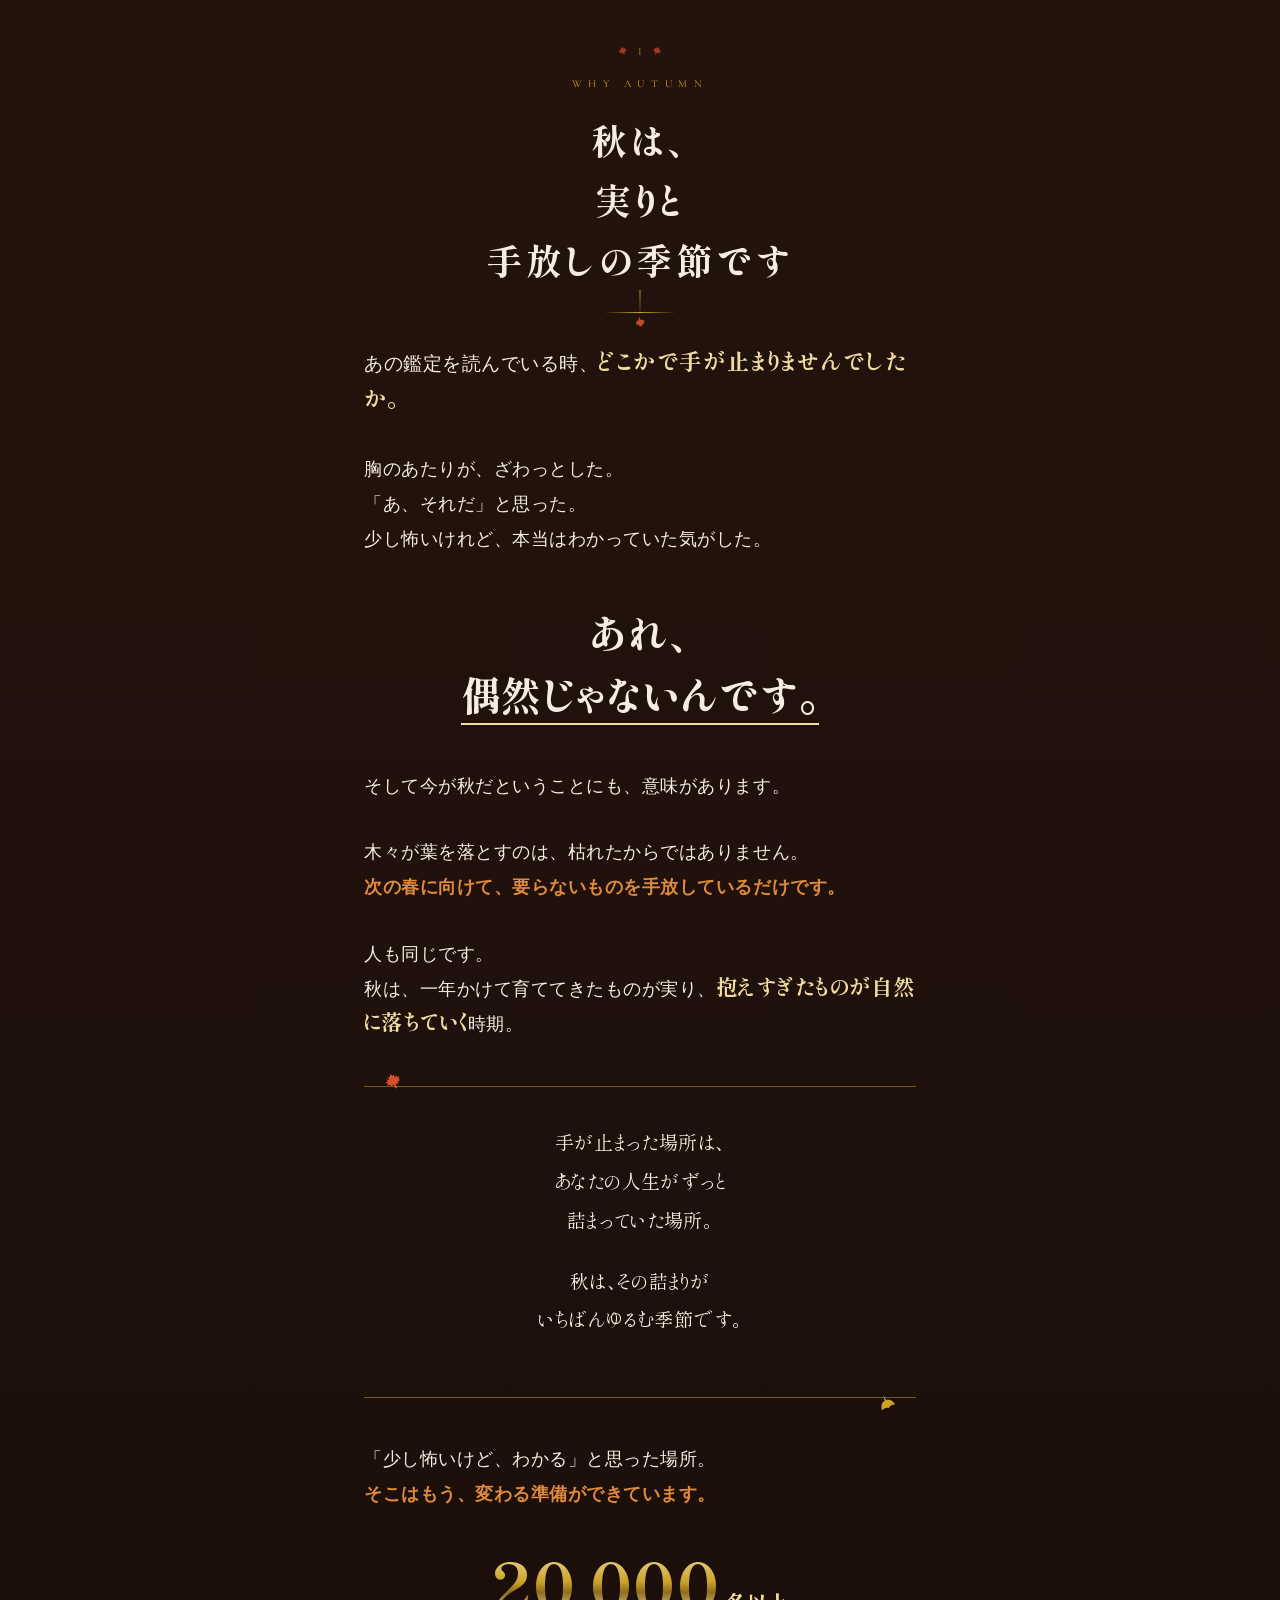
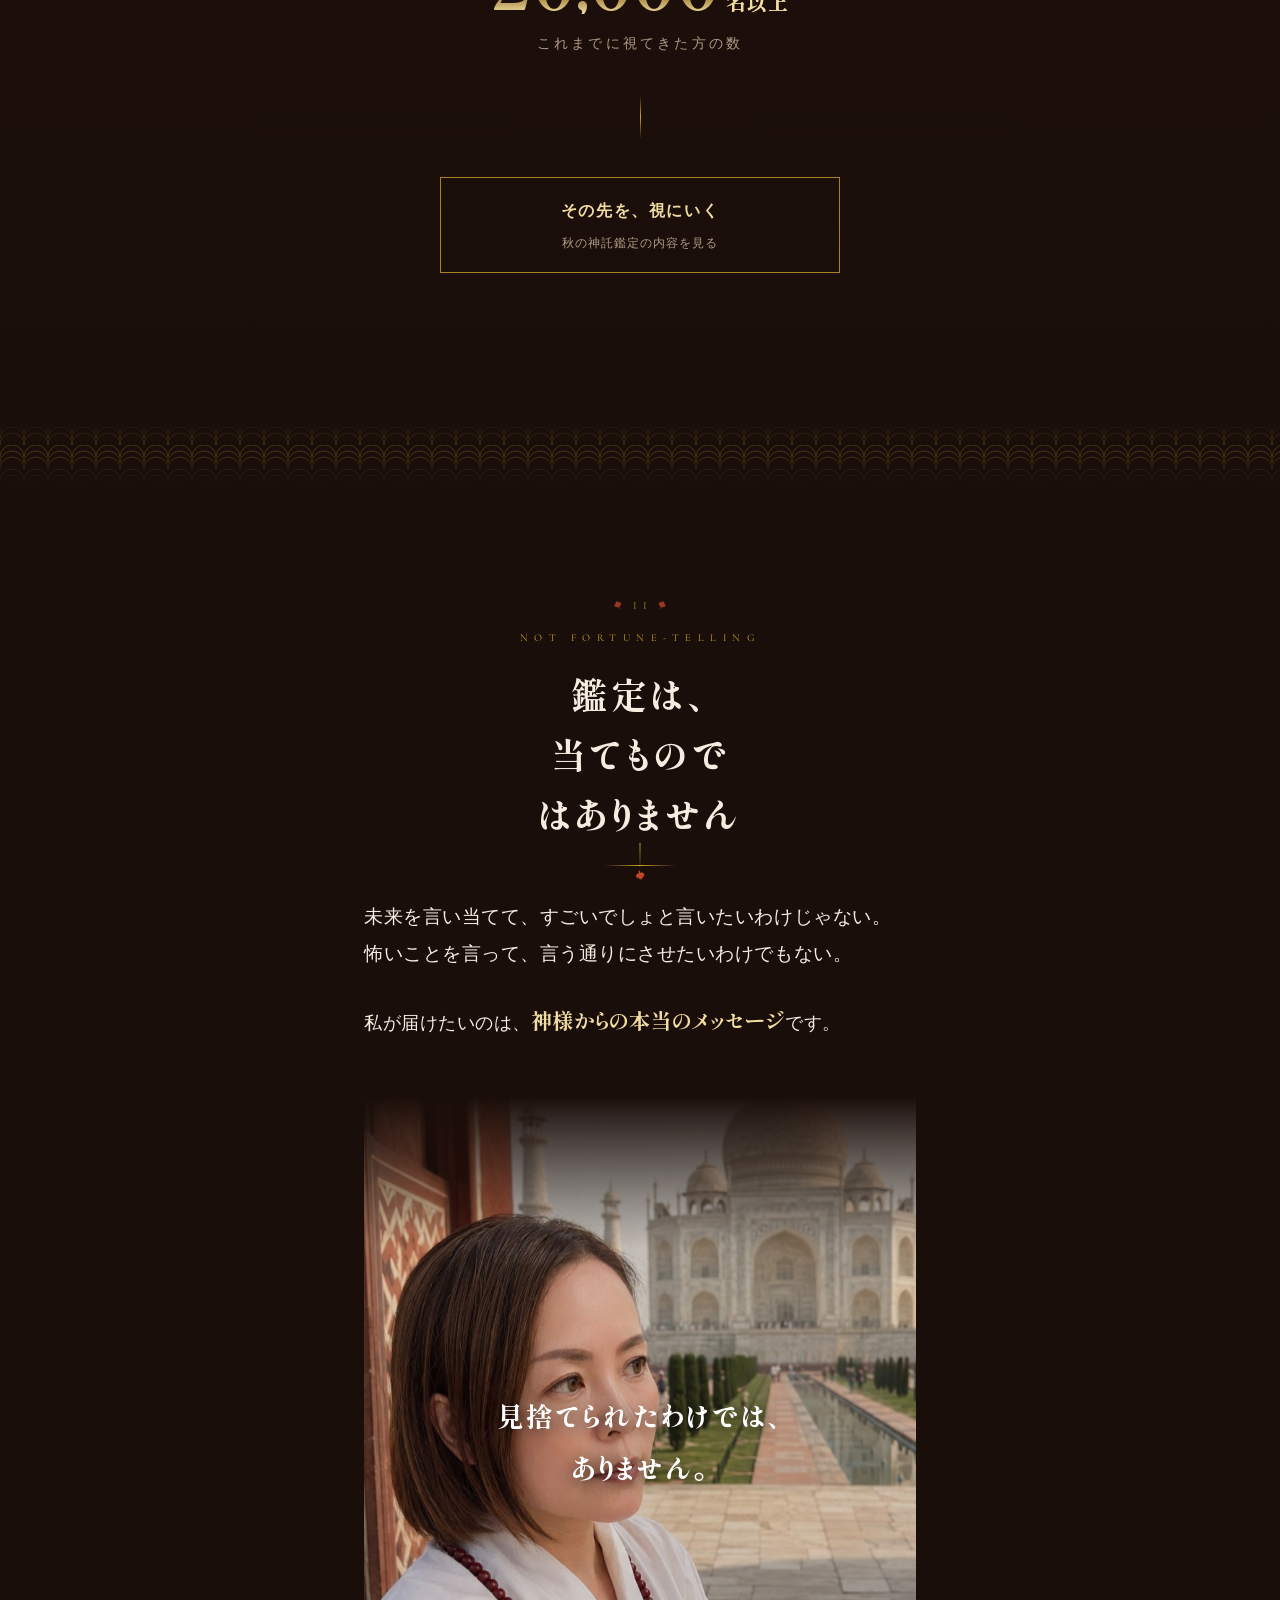
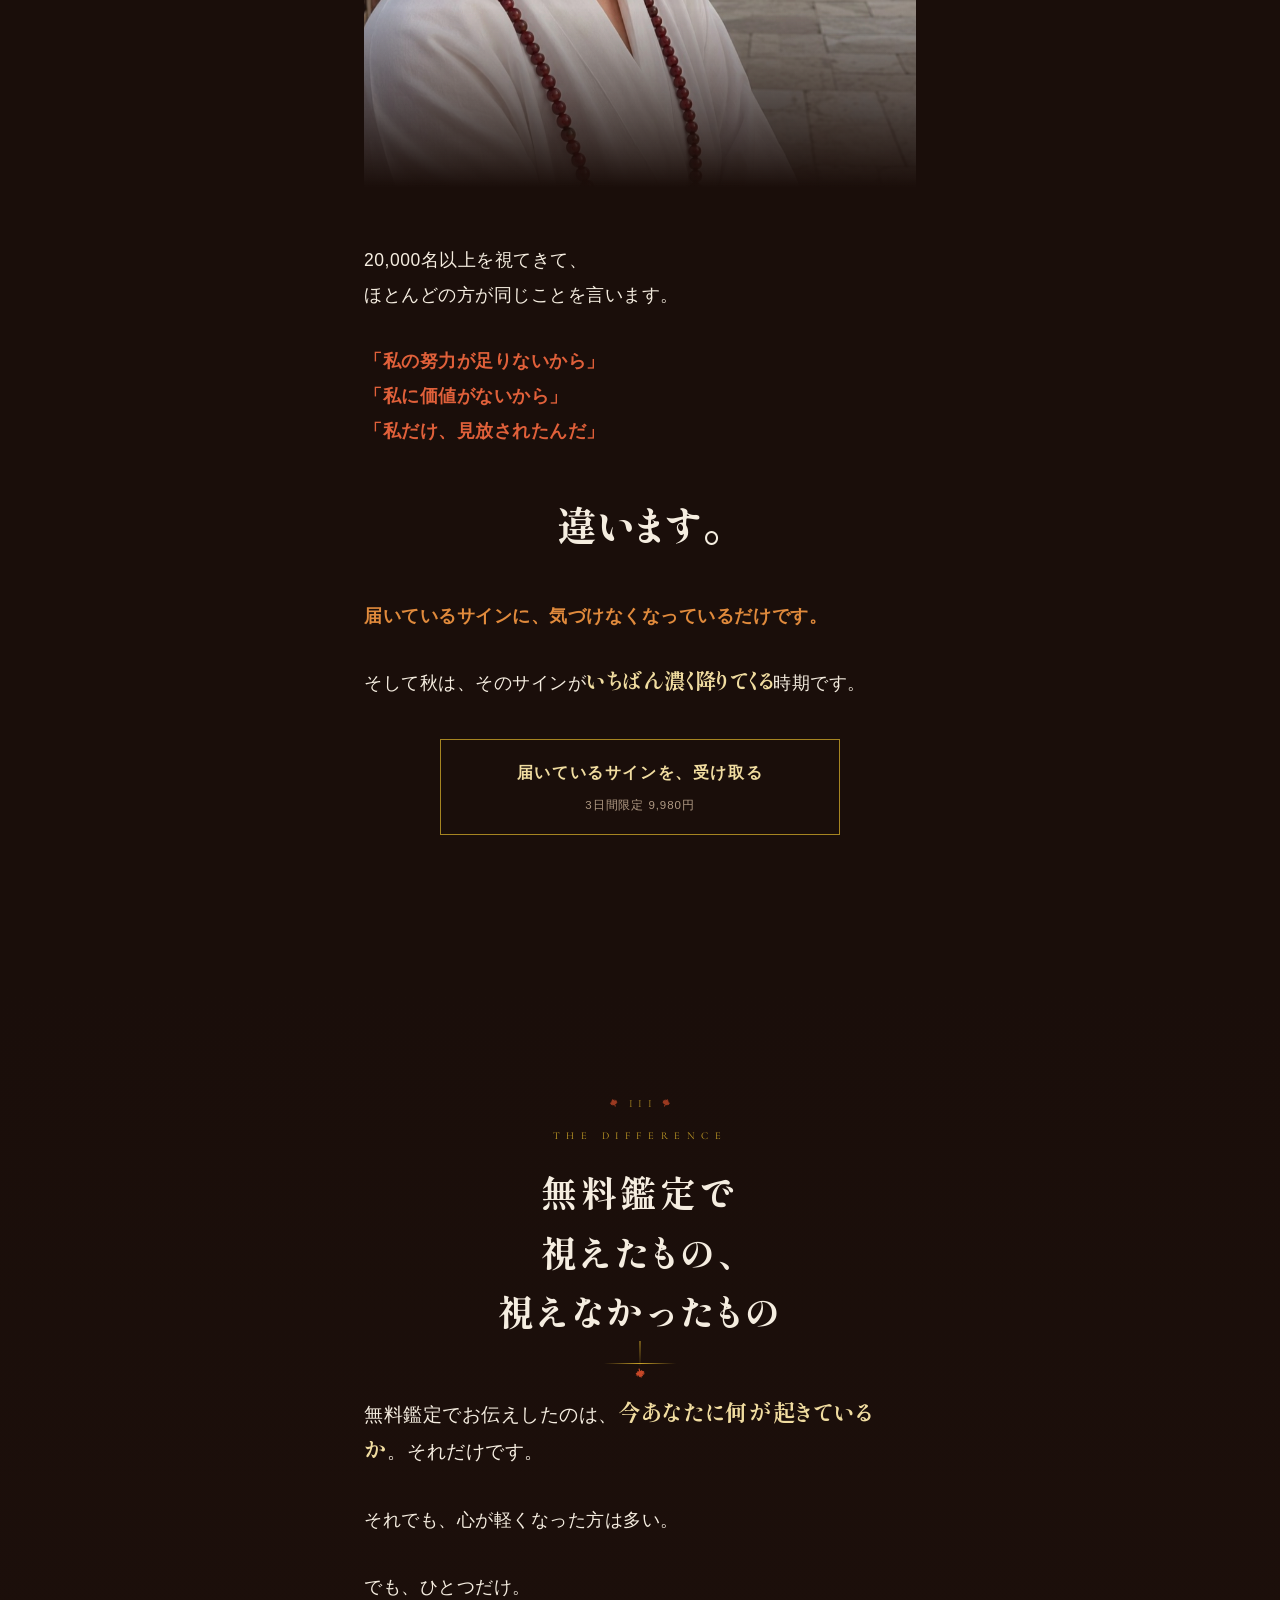
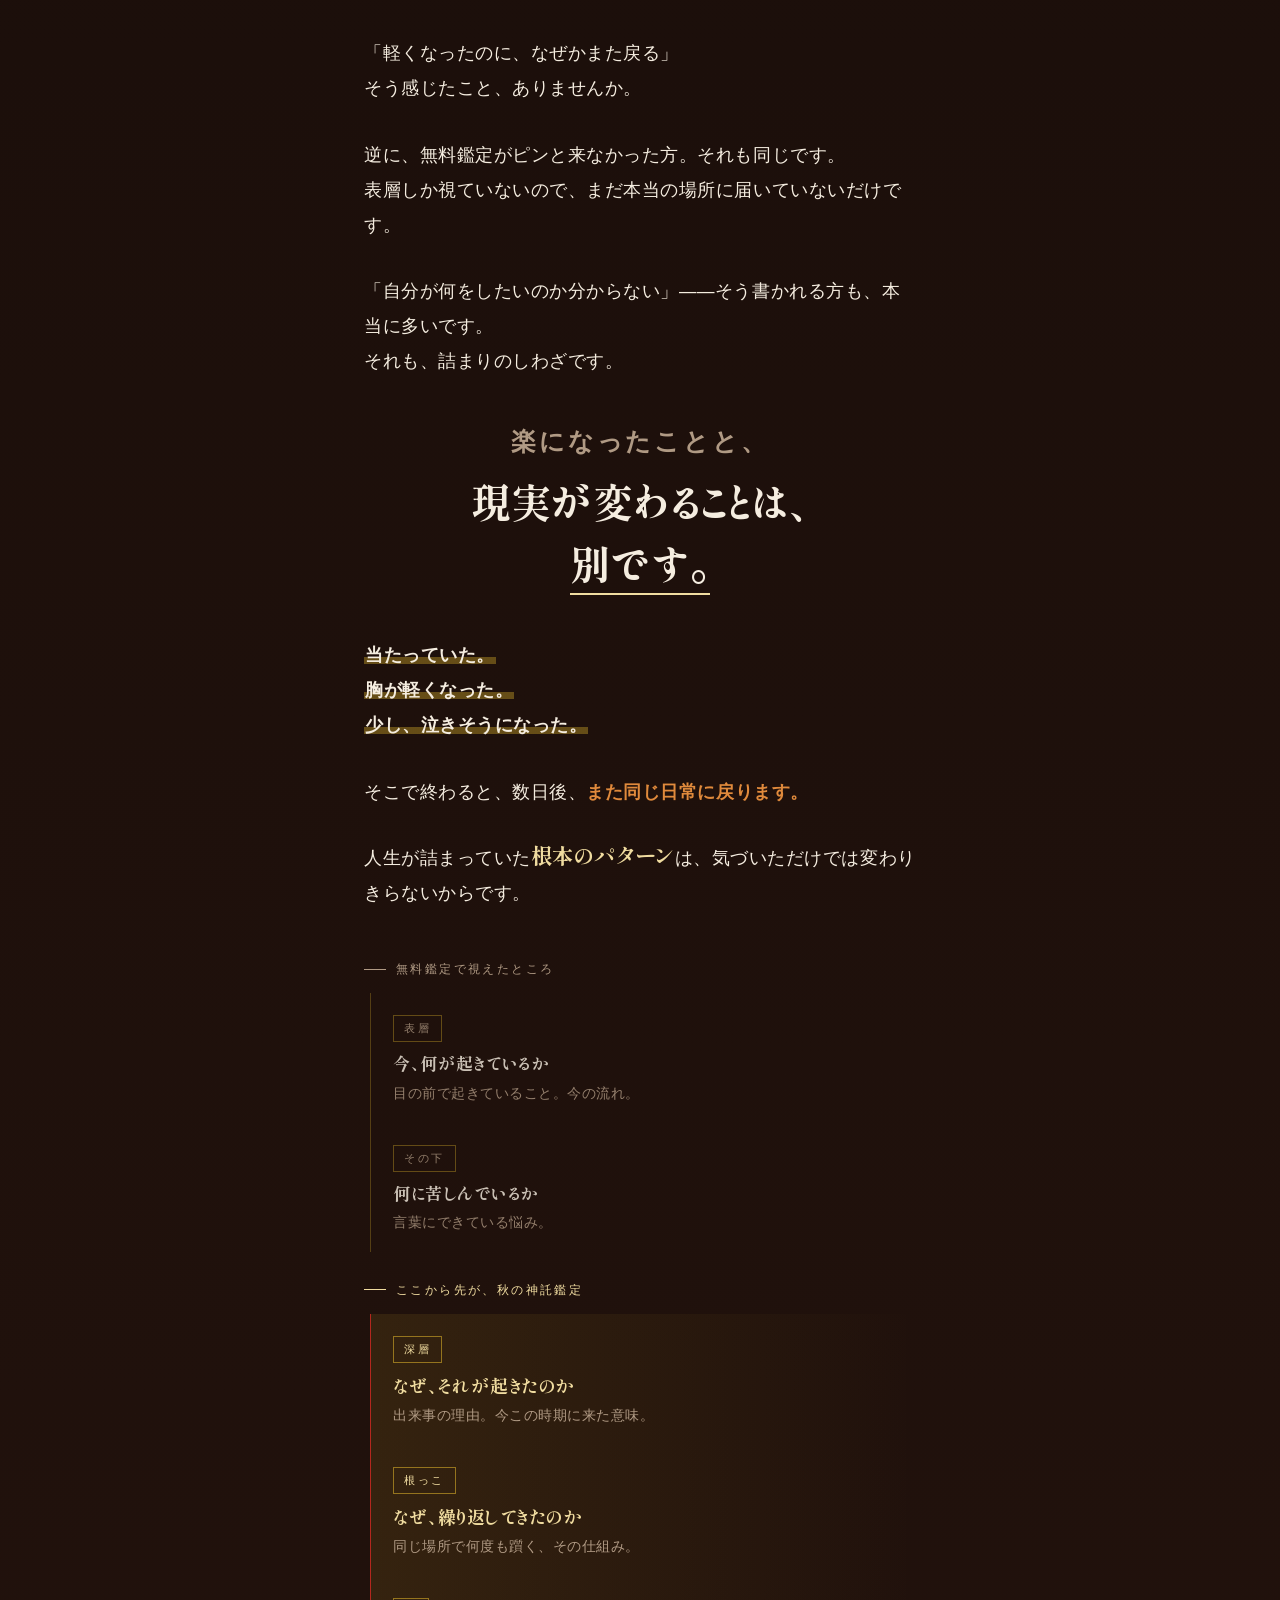
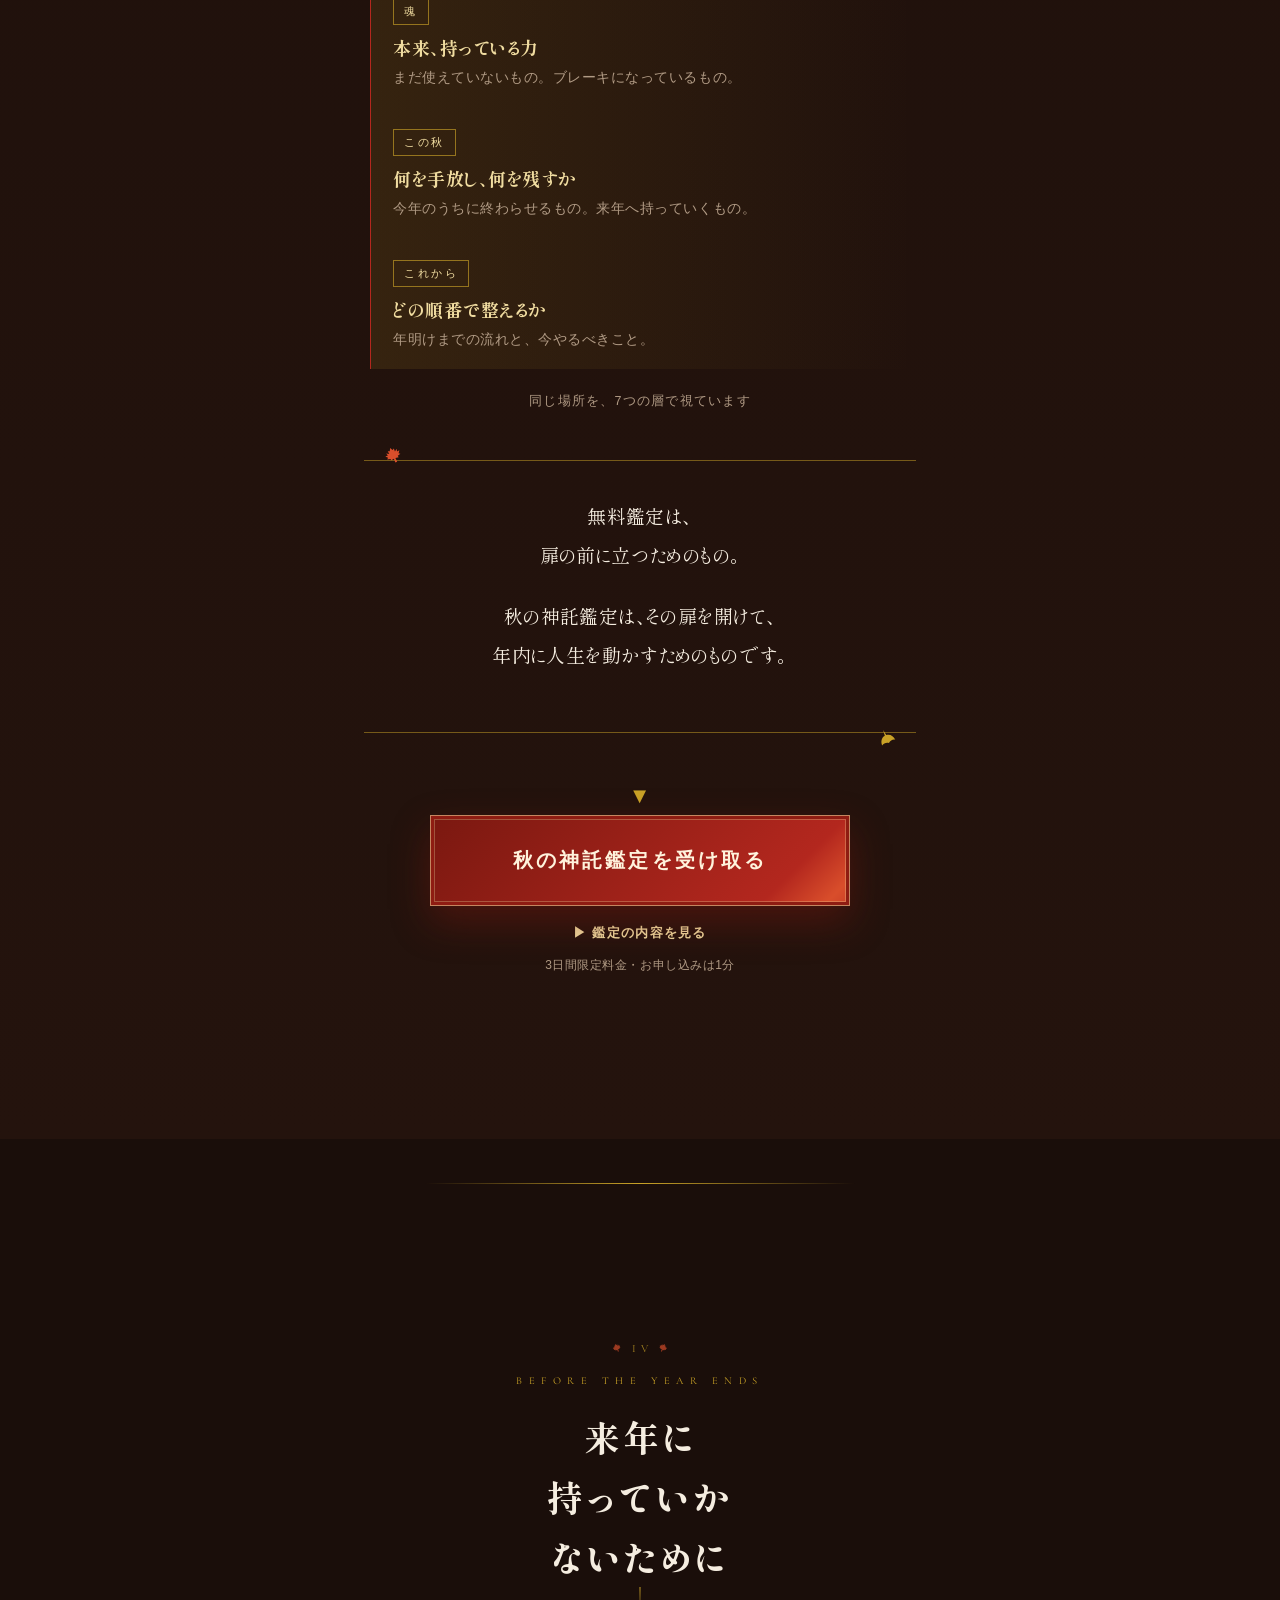
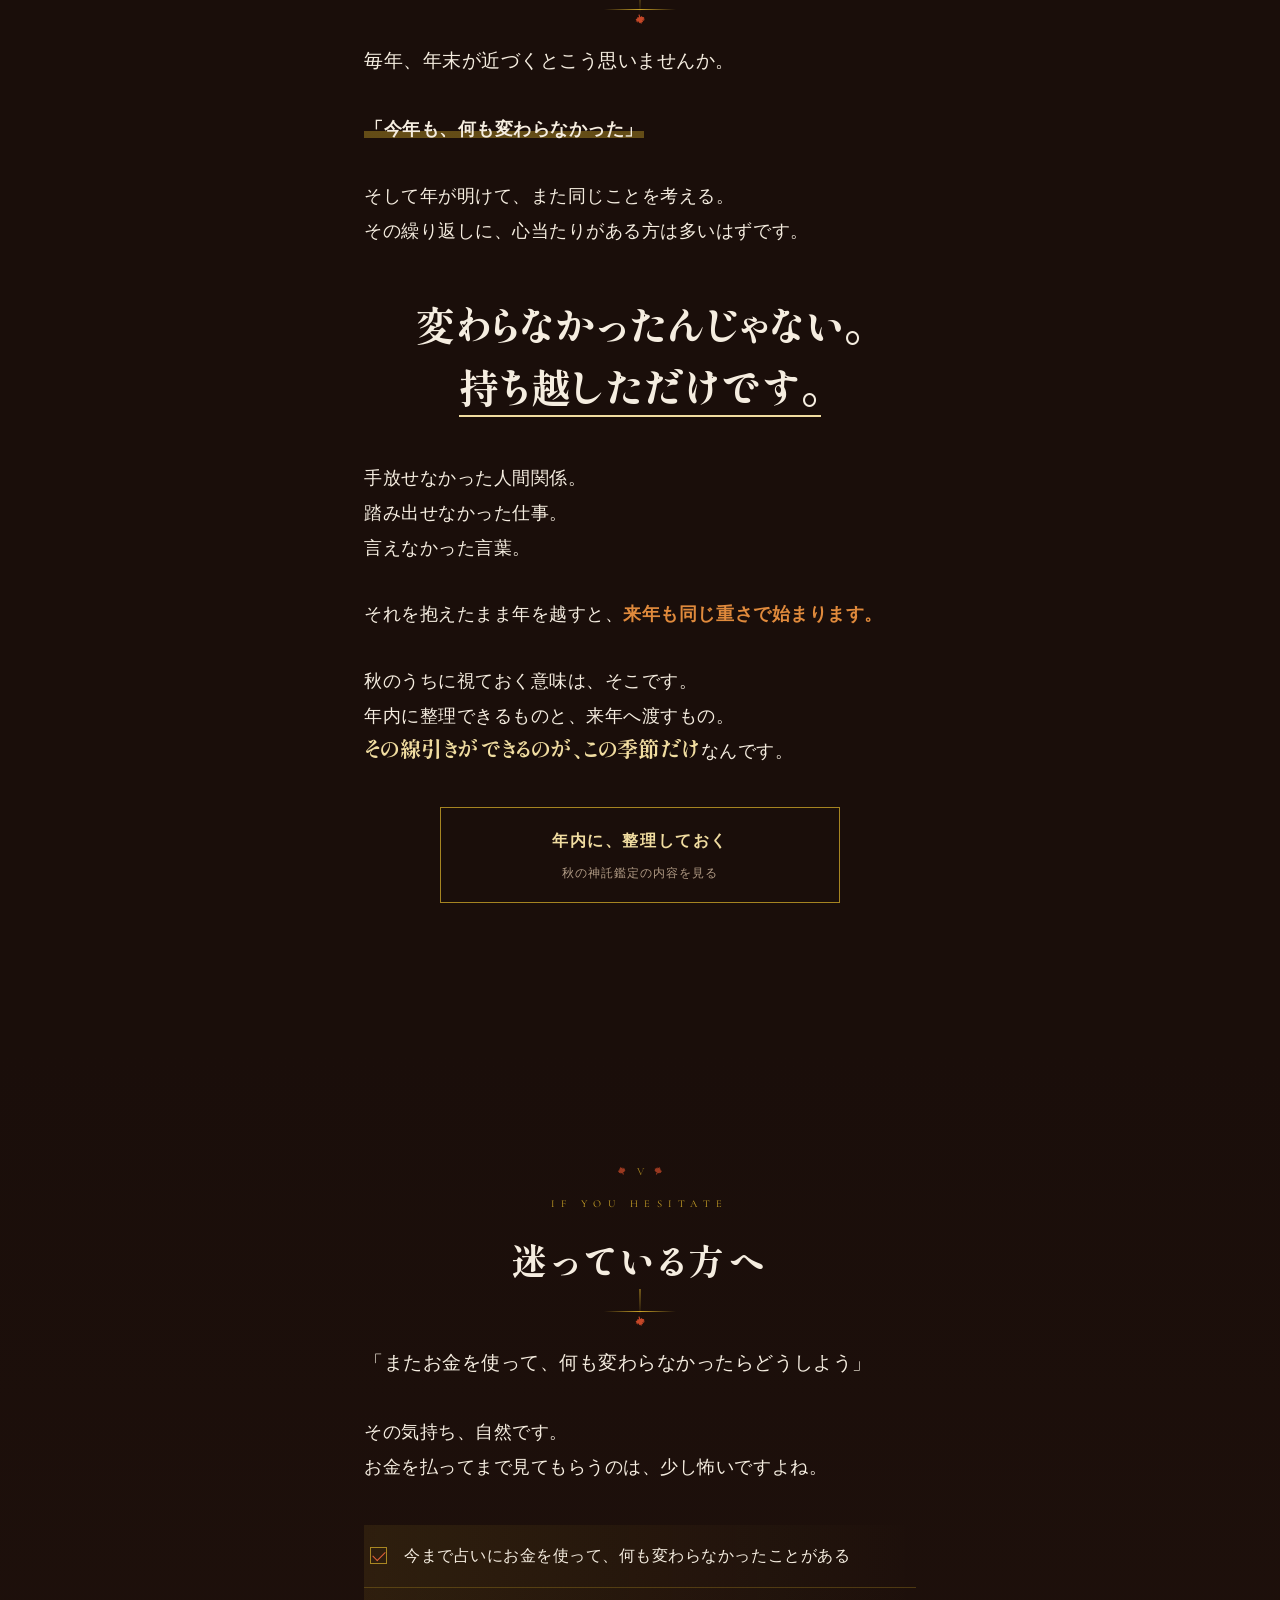
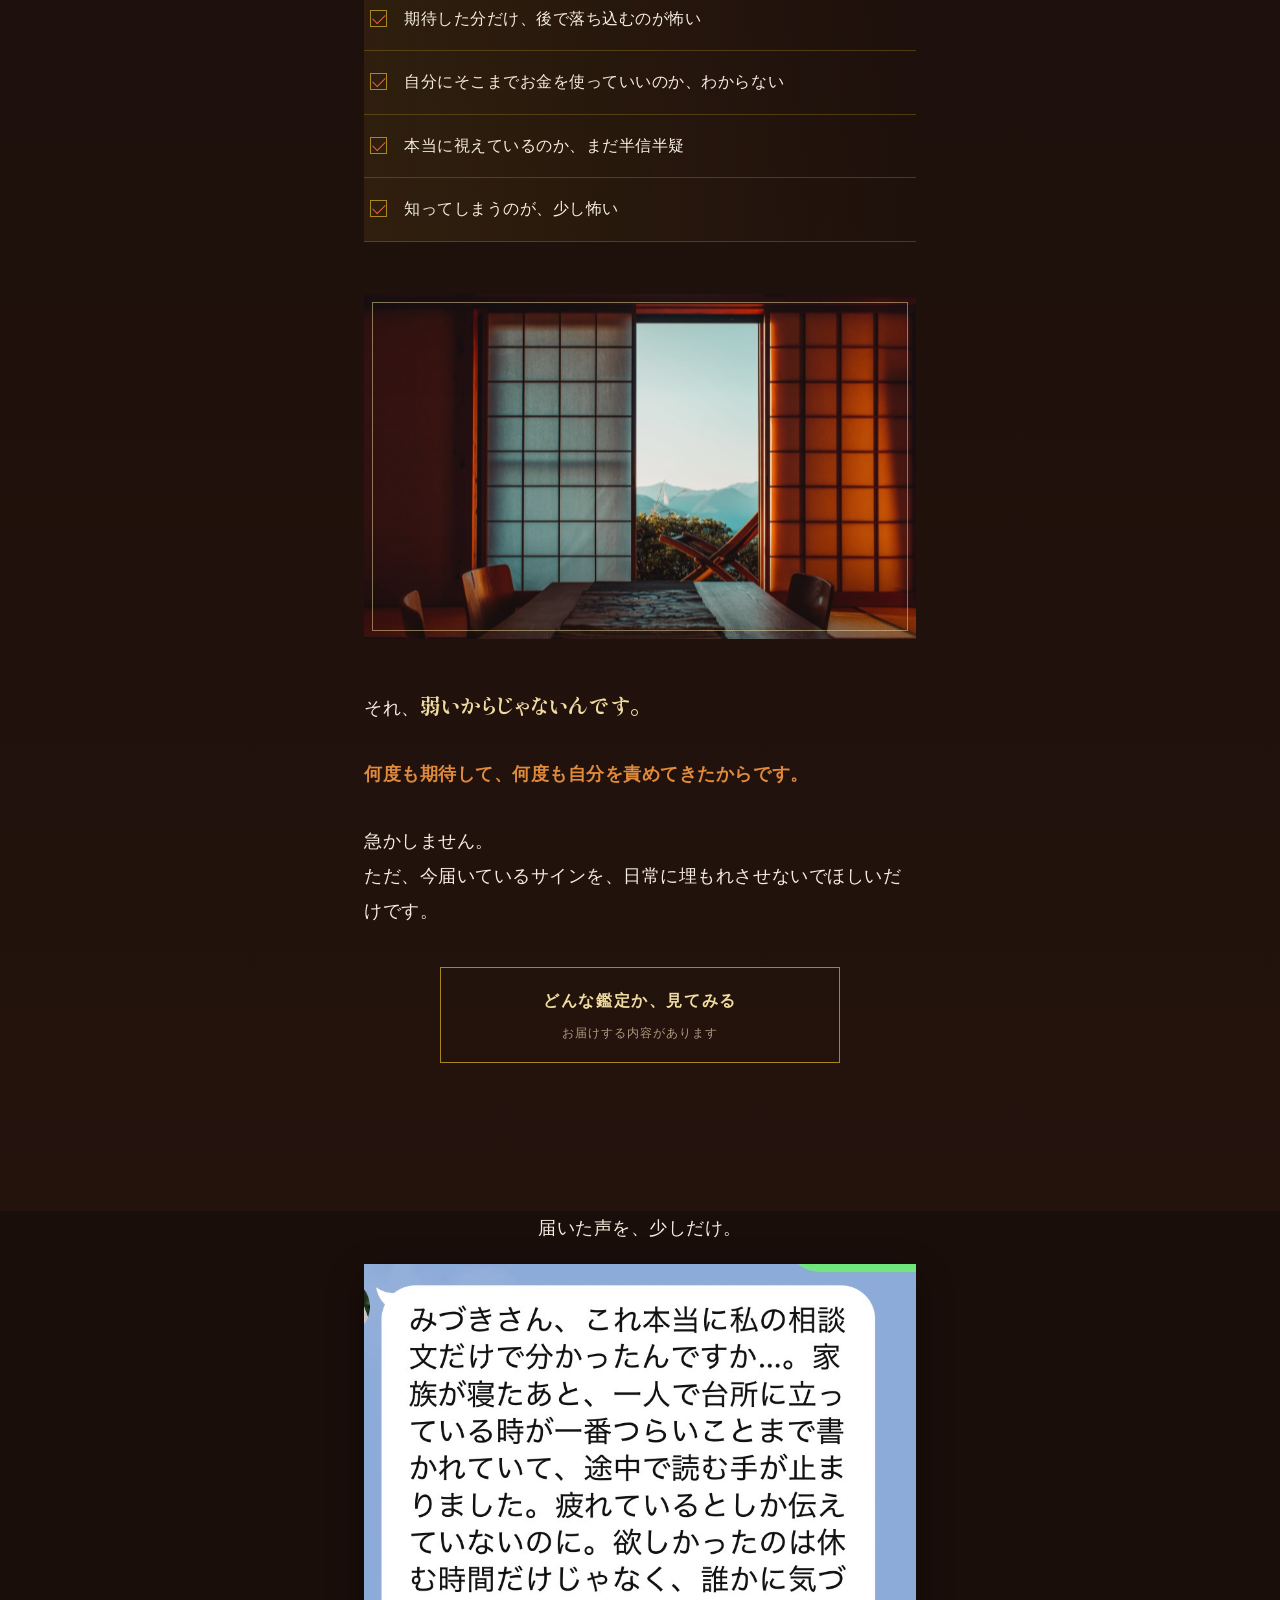
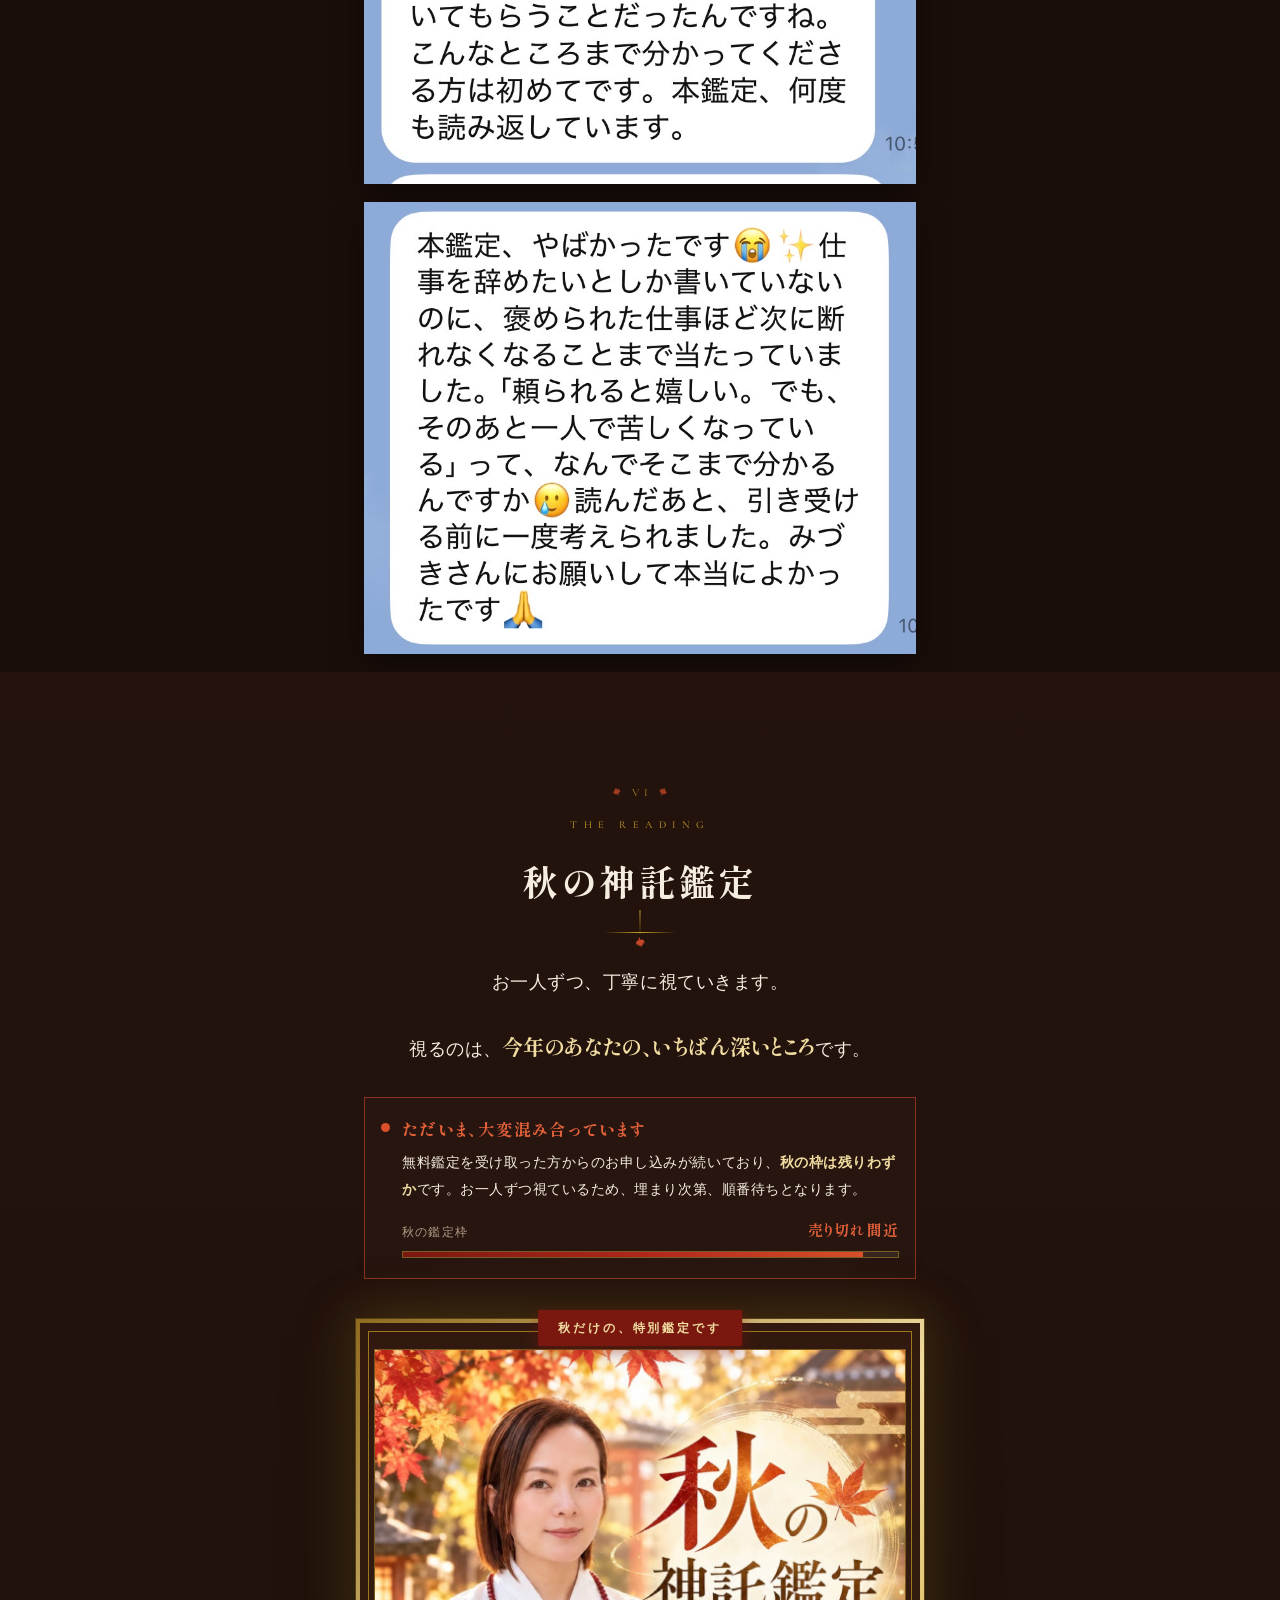
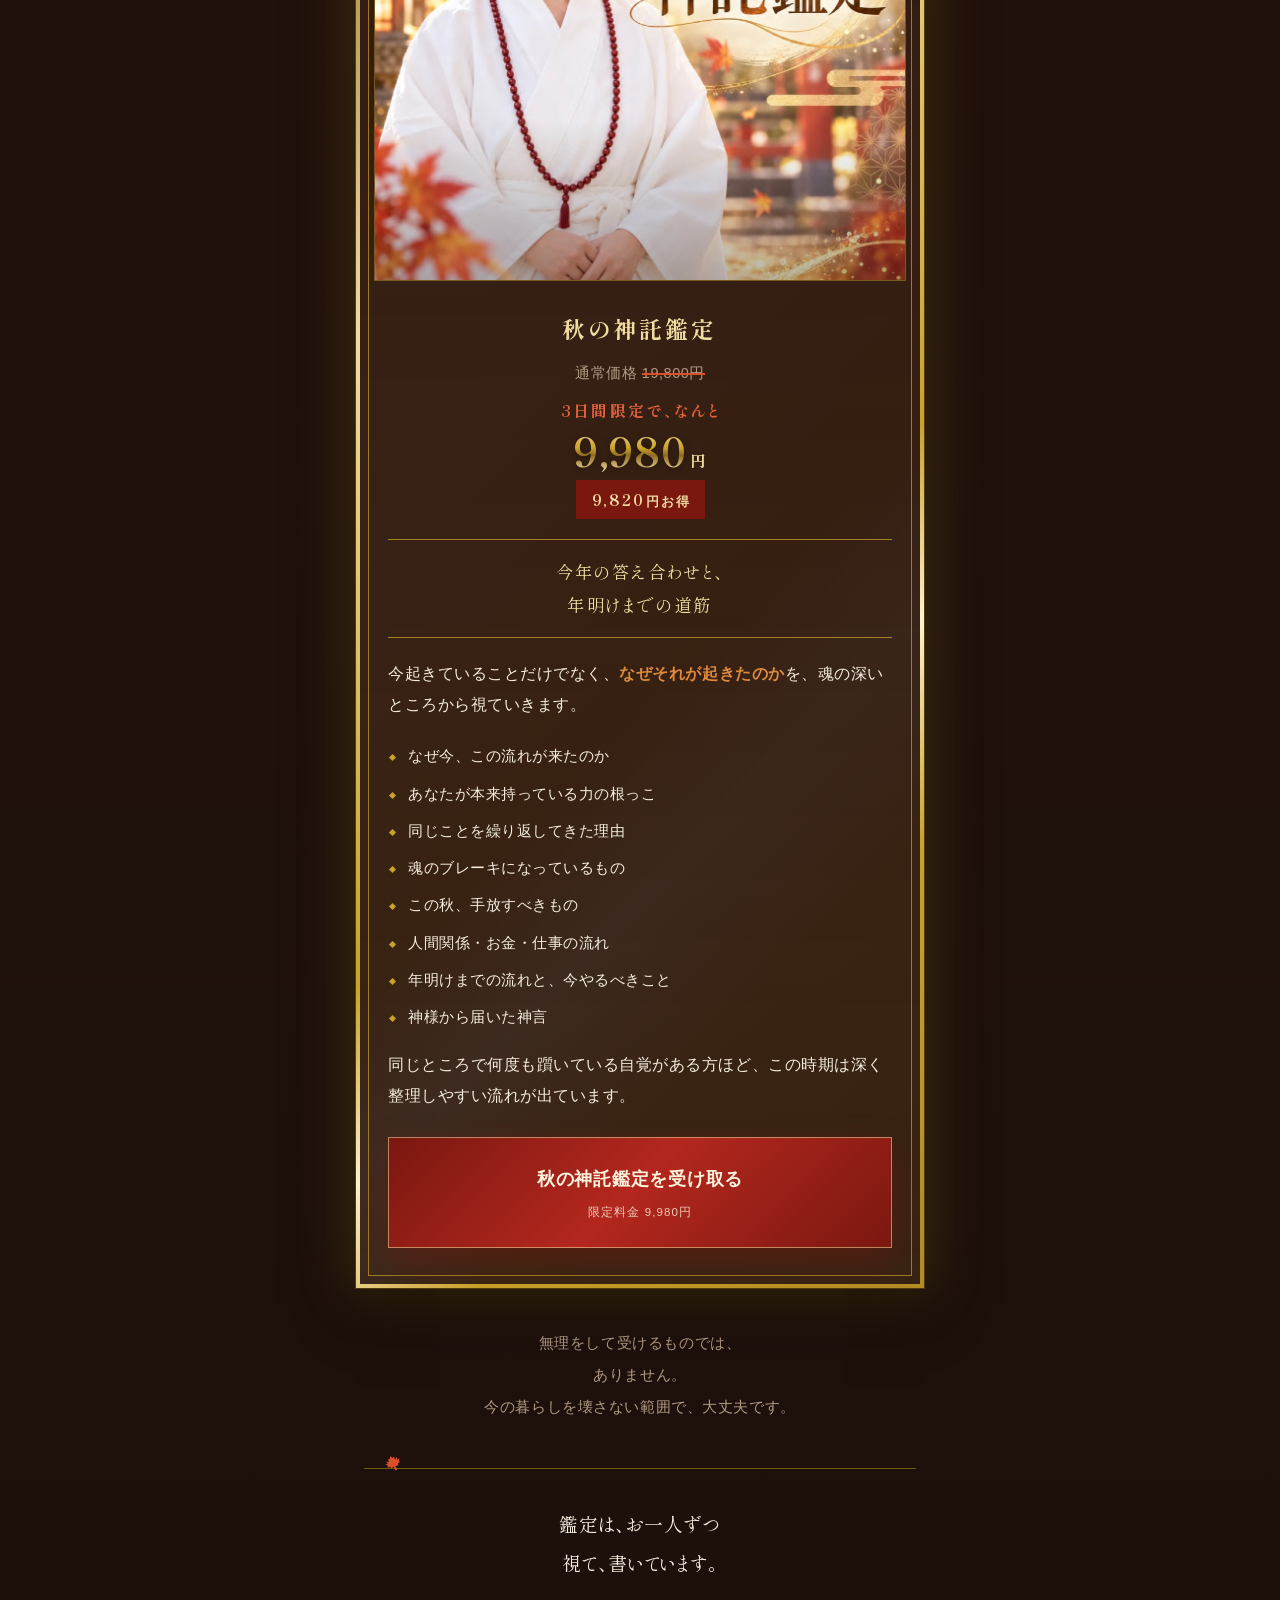
==== commit e2aff7f5: "PDCA: 見出し修正・フォント軽量化・感想を価格前へ" ====
--- a/aki/index.html
+++ b/aki/index.html
@@ -8,7 +8,7 @@
 <title>秋の神託鑑定｜無料鑑定を受け取ったあなたへ</title>
 <link rel="preconnect" href="https://fonts.googleapis.com">
 <link rel="preconnect" href="https://fonts.gstatic.com" crossorigin>
-<link href="https://fonts.googleapis.com/css2?family=Shippori+Mincho+B1:wght@400;600;700;800&family=Noto+Sans+JP:wght@400;500;700&family=Cormorant+Garamond:wght@300;500;600&display=swap" rel="stylesheet">
+<link href="https://fonts.googleapis.com/css2?family=Shippori+Mincho+B1:wght@400;600;700;800&family=Cormorant+Garamond:wght@300;500;600&display=swap" rel="stylesheet">
 <link rel="stylesheet" href="../assets/lp.css?v=202609102219">
 <link rel="stylesheet" href="../assets/theme-aki-mizuki.css?v=202610072100">
 </head>
@@ -37,7 +37,7 @@
 <div class="limited">
   <div class="limbox rv">
     <span class="lt">3日間限定</span>
-    <div class="lh">無料鑑定を受け取った方だけ、<br><span class="g">3日間だけの料金</span>です</div>
+    <div class="lh">無料鑑定を受け取った<br>方だけ、<br><span class="g">3日間だけの料金</span>です</div>
     <div class="ld">秋の神託鑑定　通常 19,800円 →　<b style="color:var(--gold-hi)">9,980円</b></div>
     <div class="cd" aria-label="残り時間">
       <div class="u"><b data-d>-</b><i>日</i></div><div class="sep">:</div>
@@ -275,6 +275,13 @@
 </section>
 
 <!-- ============ VI 商品 ============ -->
+
+<!-- voices-pre: 価格の直前に社会的証明を置く（2026-10-09 PDCA） -->
+<div class="wrap">
+  <div class="rv"><p class="tc">届いた声を、少しだけ。</p></div>
+  <figure class="shot rv"><img src="../img/voices/k_01.jpg" alt="受け取った方の感想" loading="lazy" decoding="async"></figure>
+  <figure class="shot rv"><img src="../img/voices/k_02.jpg" alt="受け取った方の感想" loading="lazy" decoding="async"></figure>
+</div>
 <section class="s-ai" id="item" data-sticky-hide>
   <div class="wrap">
     <div class="chapno">VI</div>
@@ -406,8 +413,8 @@
 
     <div class="rv"><p class="tc">届いたLINEを、そのまま載せています。</p></div>
 
-    <figure class="shot rv"><img src="../img/voices/k_01.jpg" alt="受け取った方の感想" loading="lazy" decoding="async"></figure>
-    <figure class="shot rv"><img src="../img/voices/k_02.jpg" alt="受け取った方の感想" loading="lazy" decoding="async"></figure>
+    
+    
     <figure class="shot rv"><img src="../img/voices/k_03.jpg" alt="受け取った方の感想" loading="lazy" decoding="async"></figure>
 
     <a class="minicta rv" href="#item">私も、視てもらう<span class="s">秋の神託鑑定を見る</span></a>
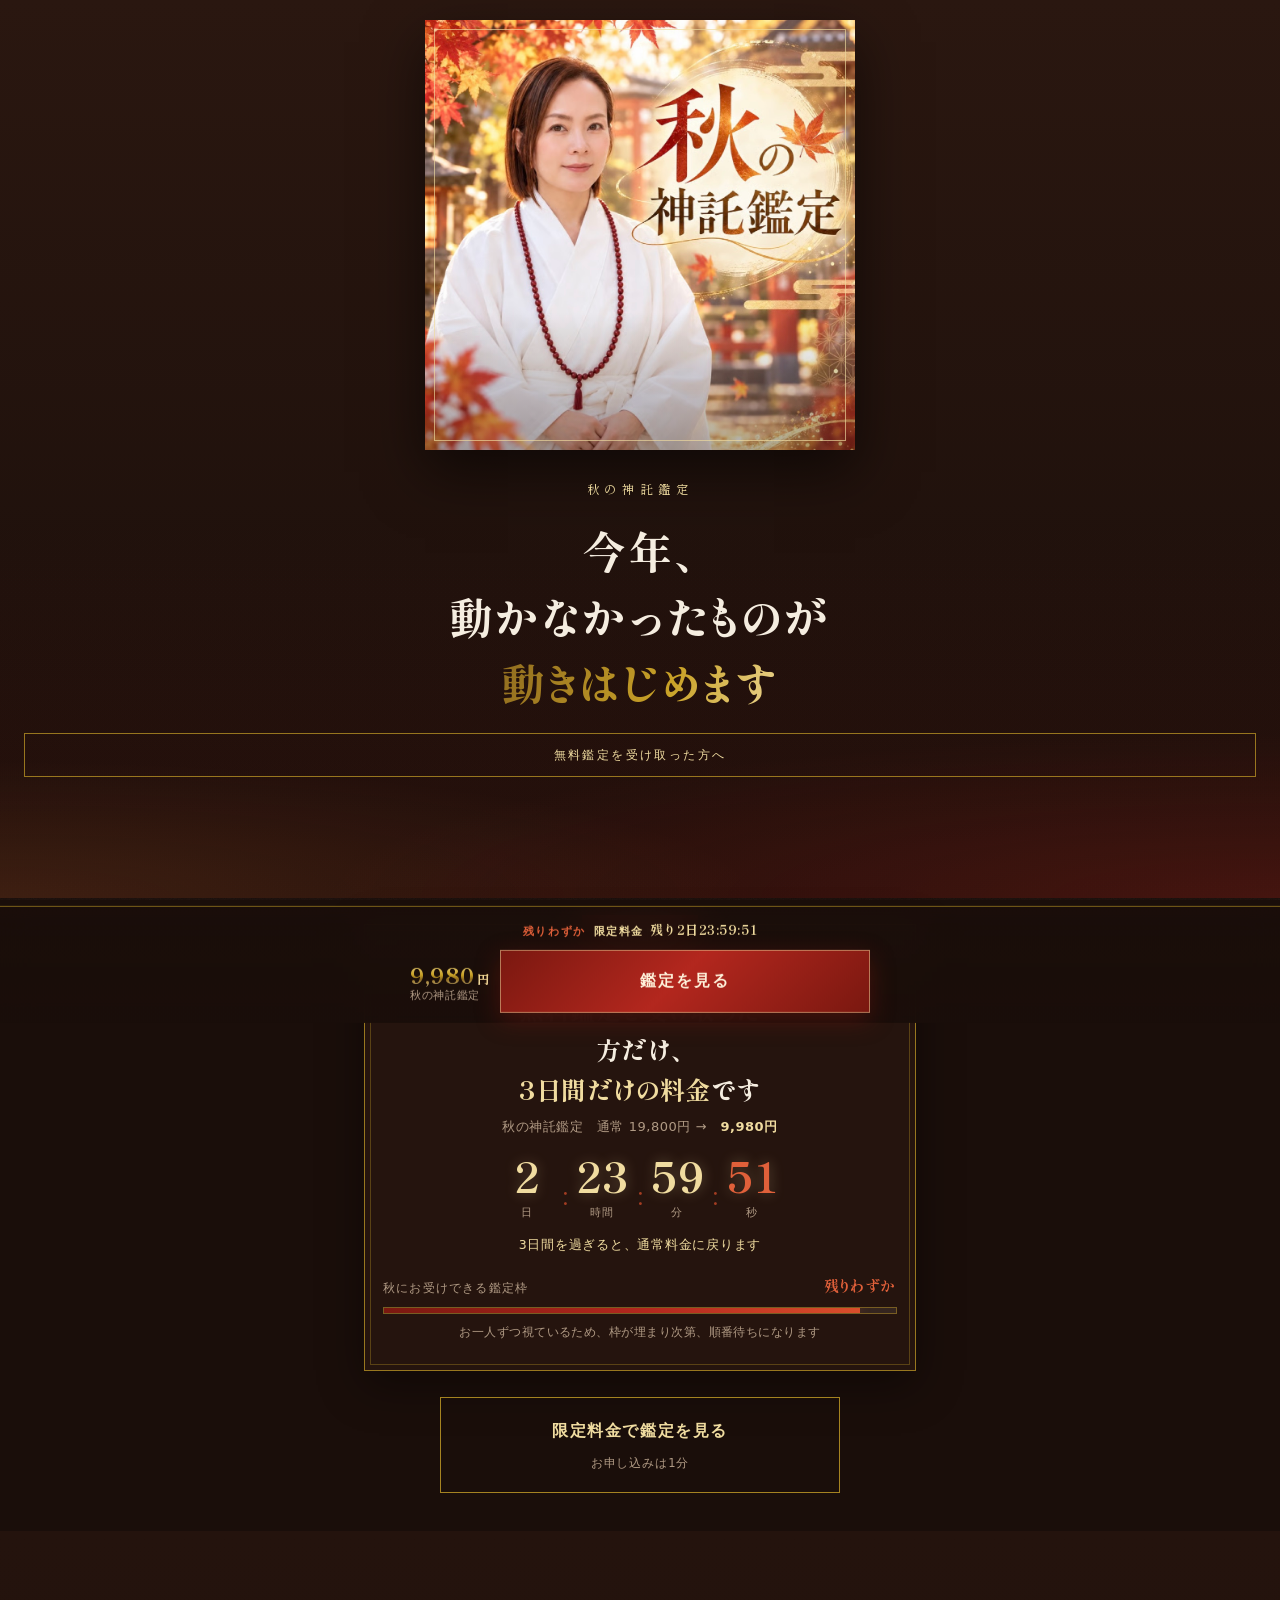
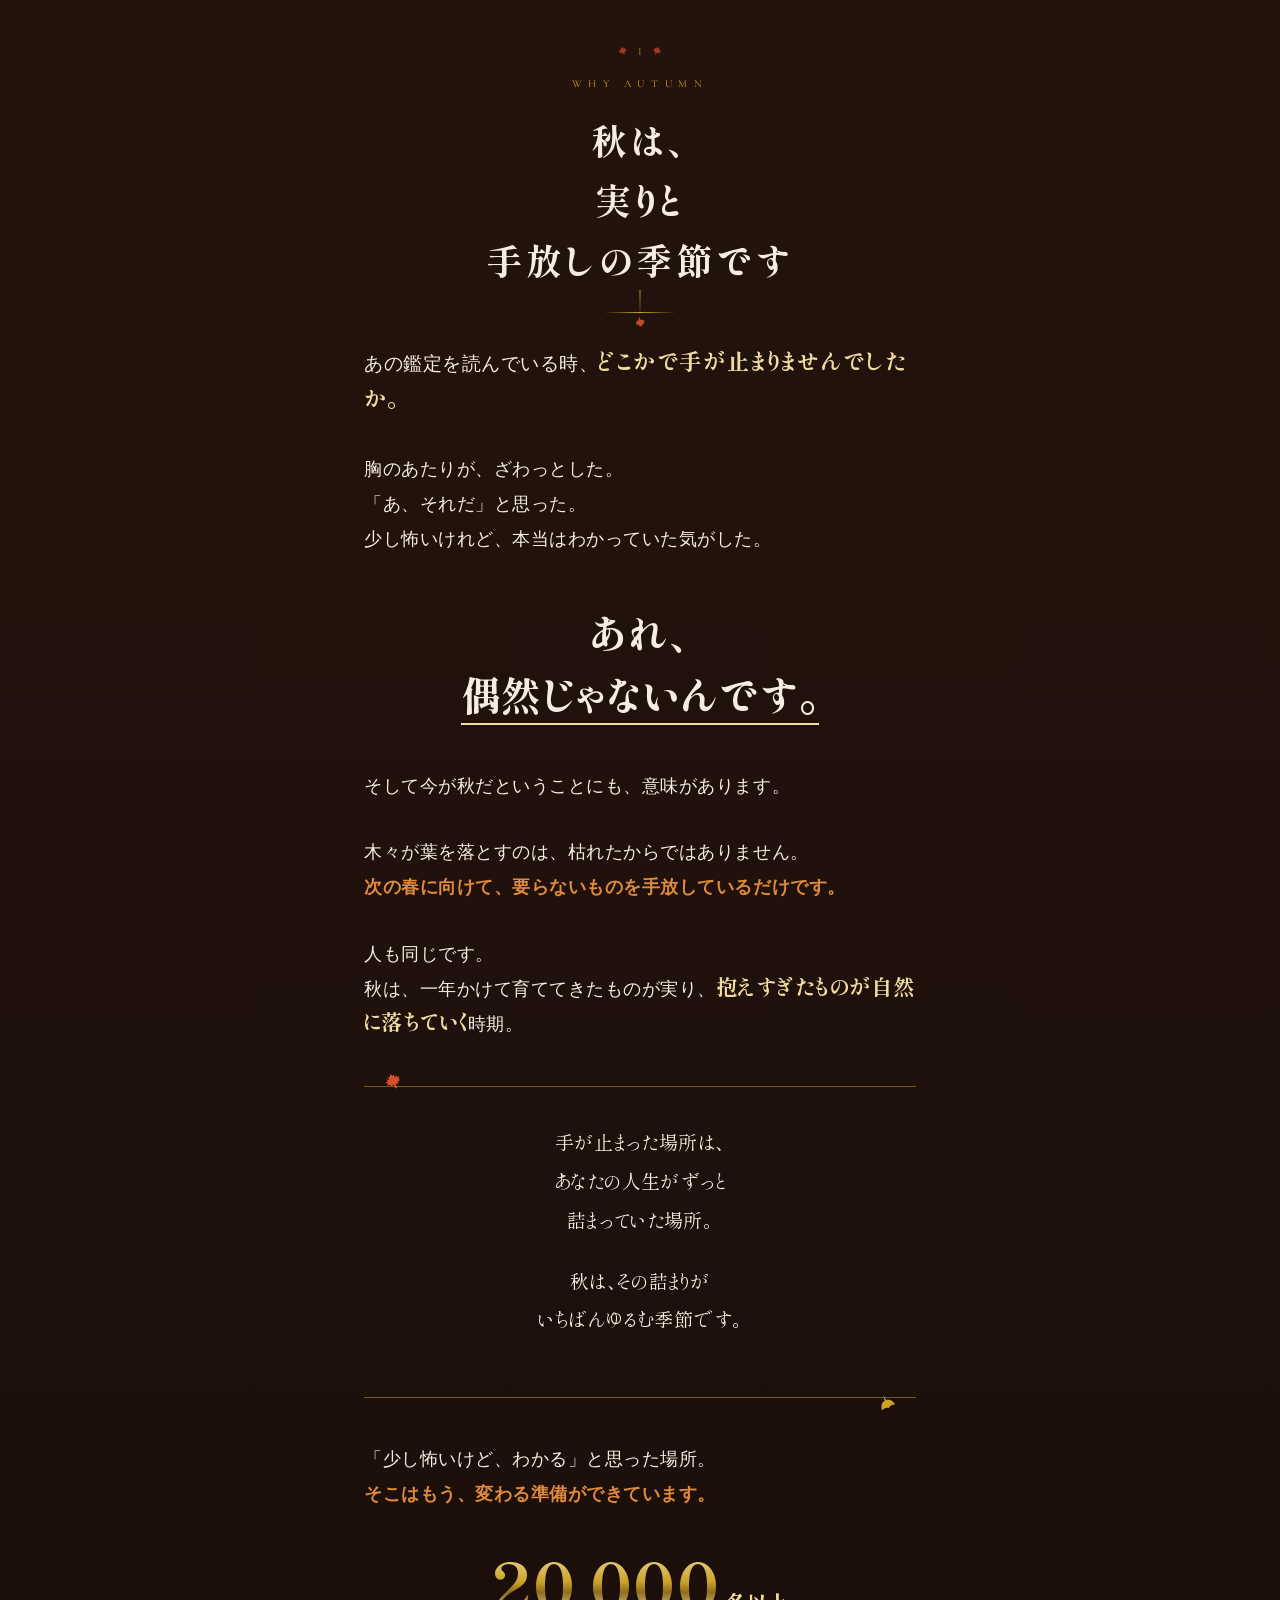
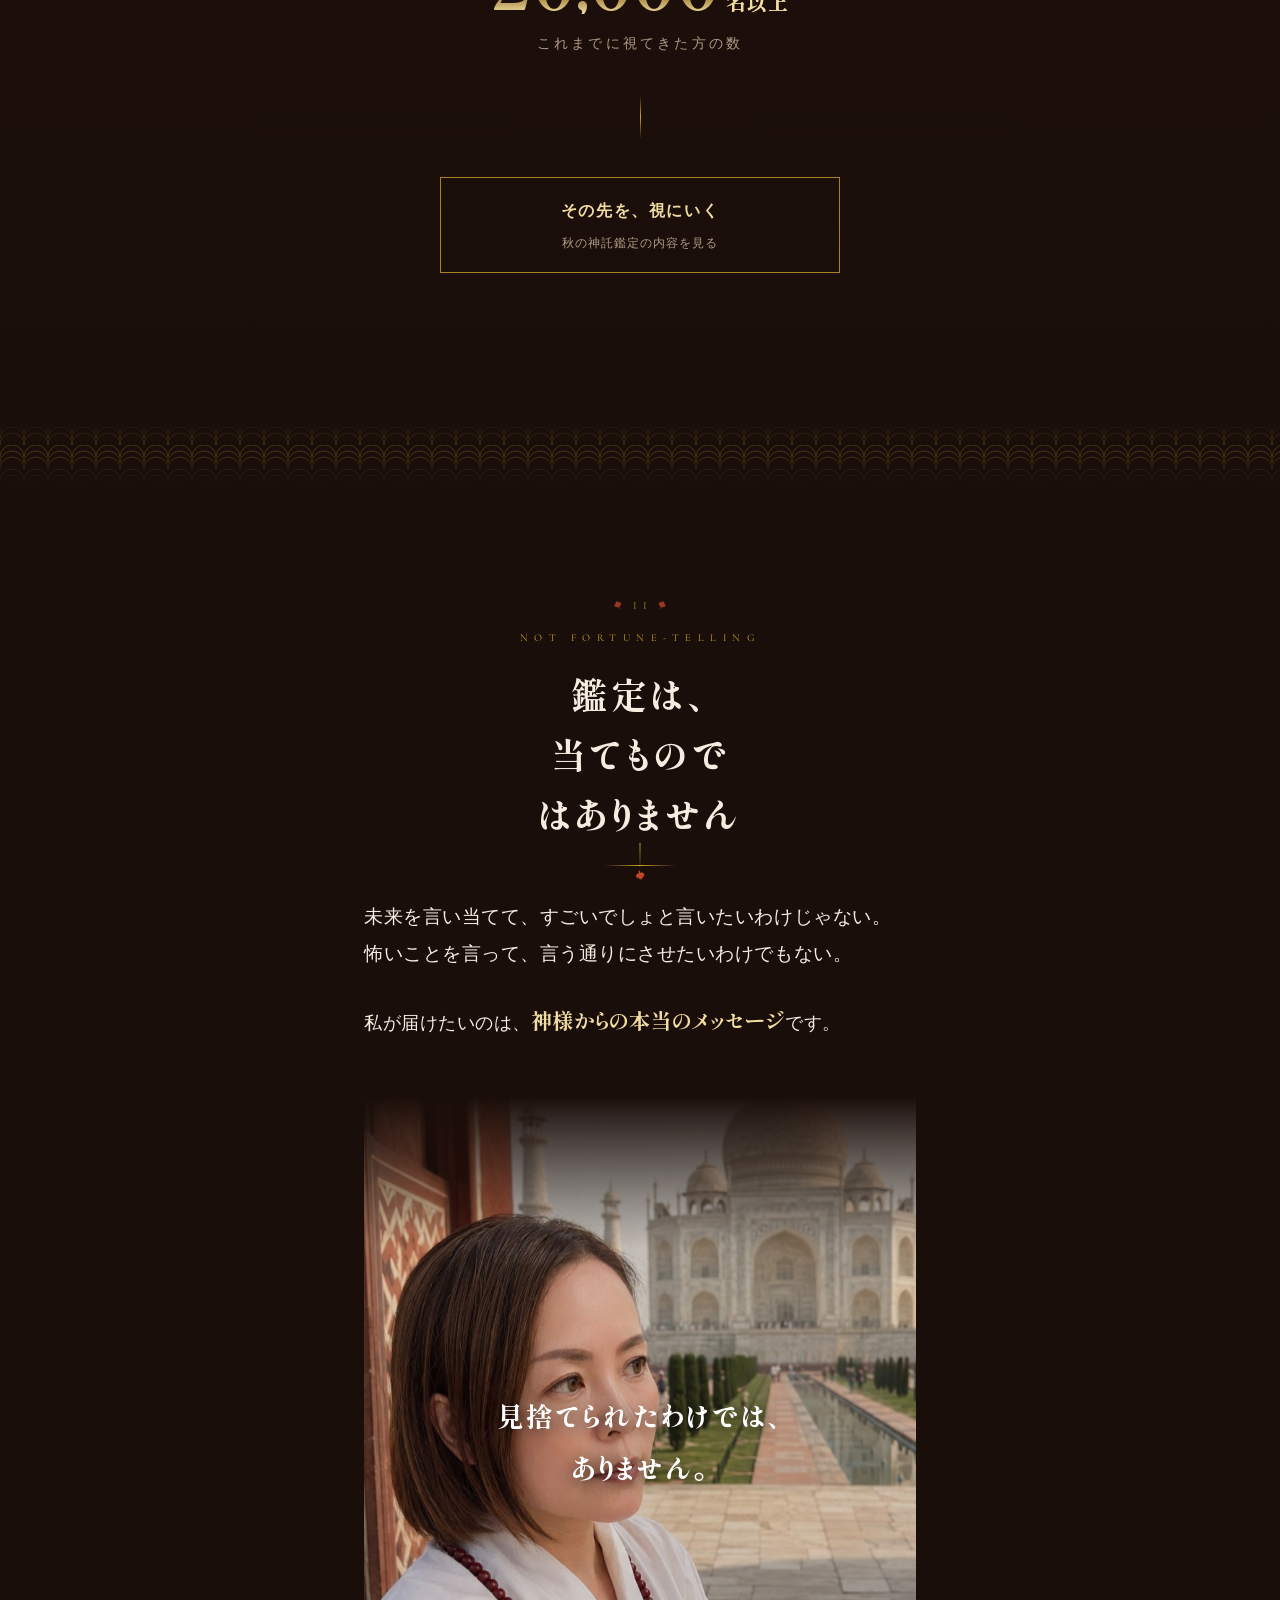
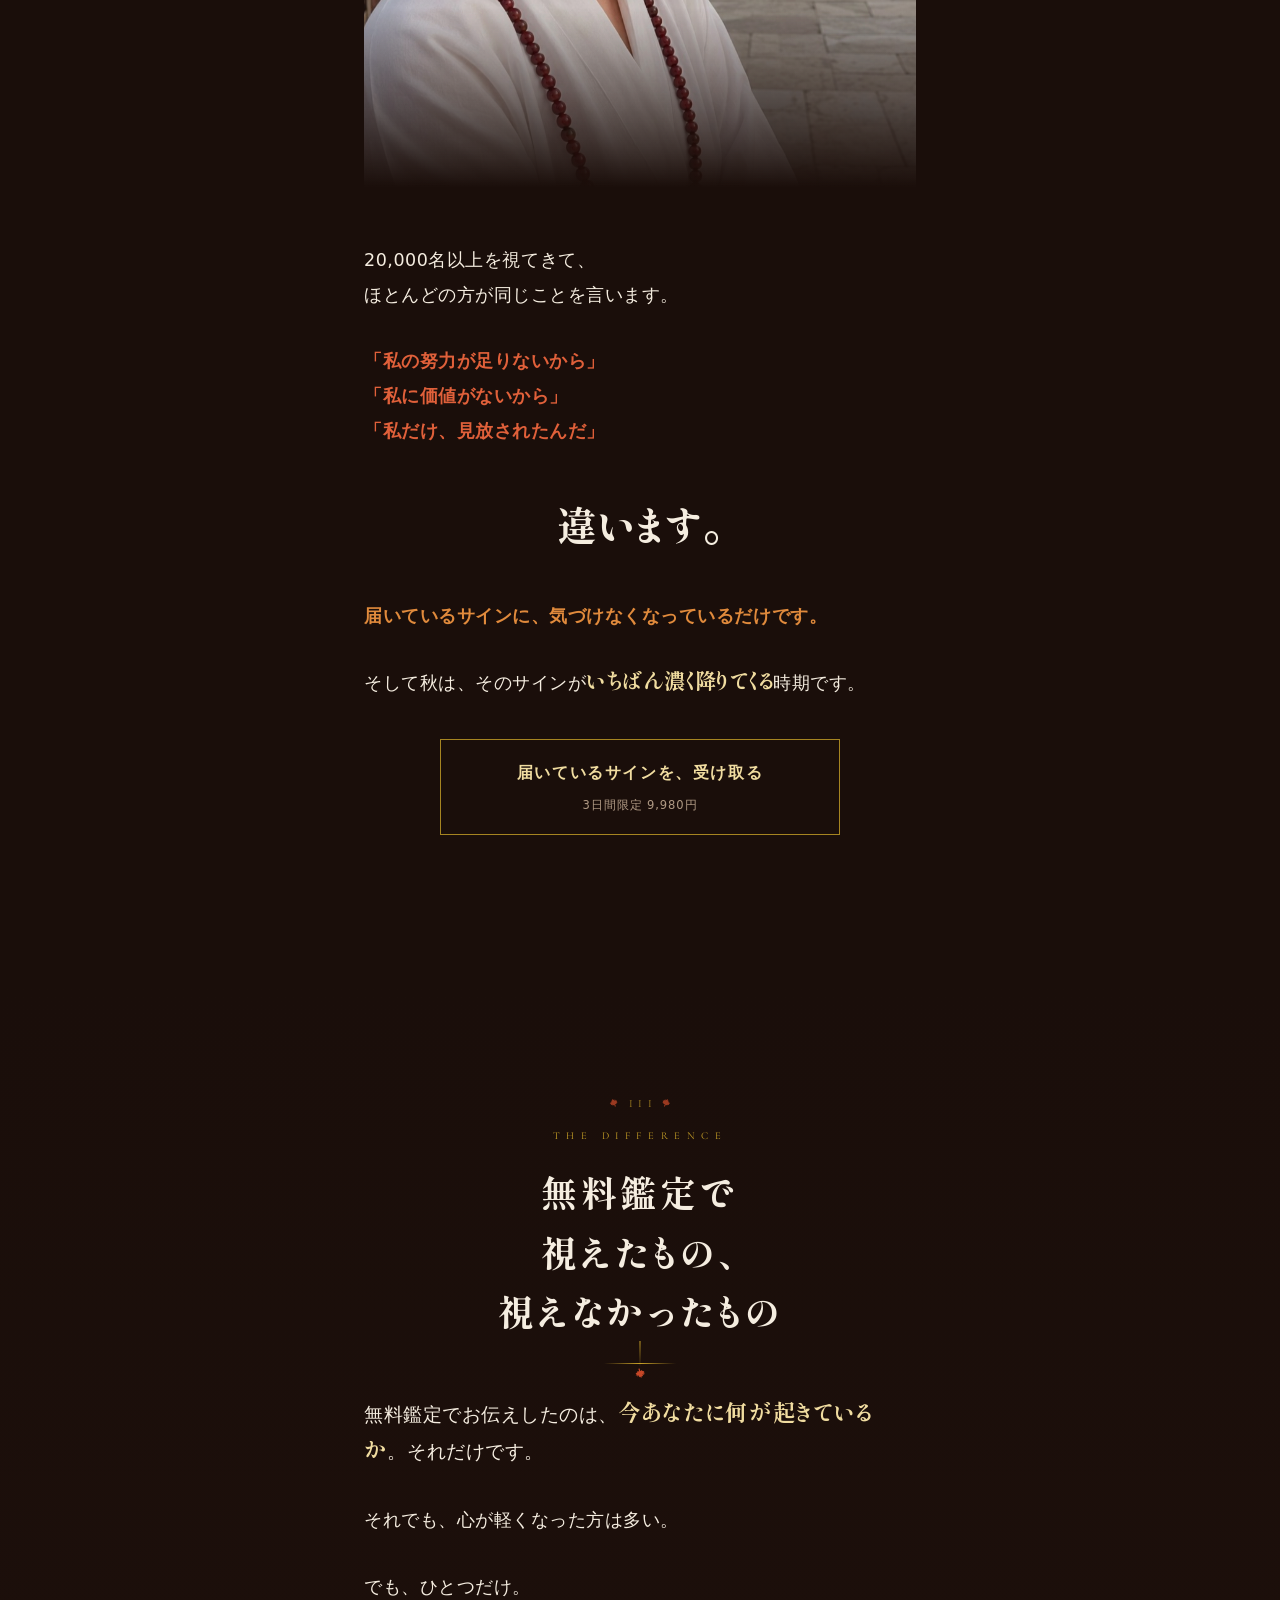
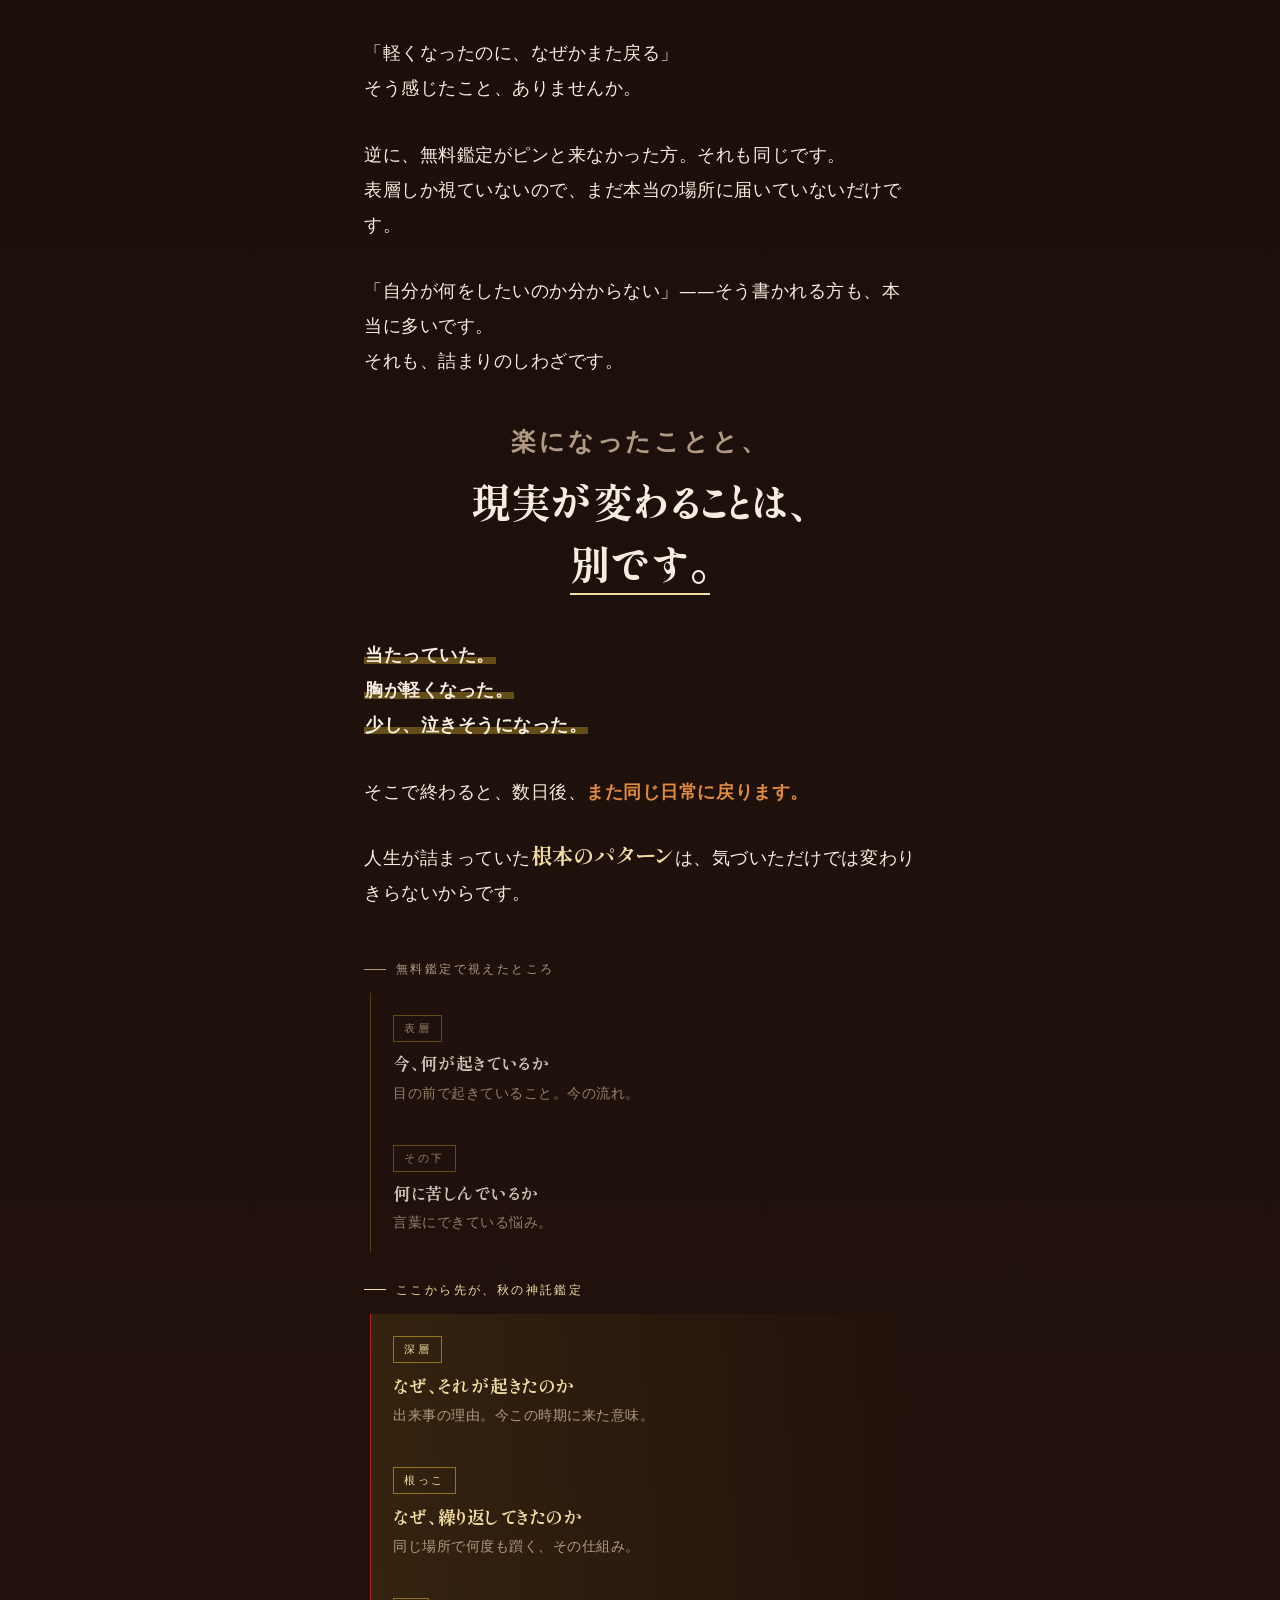
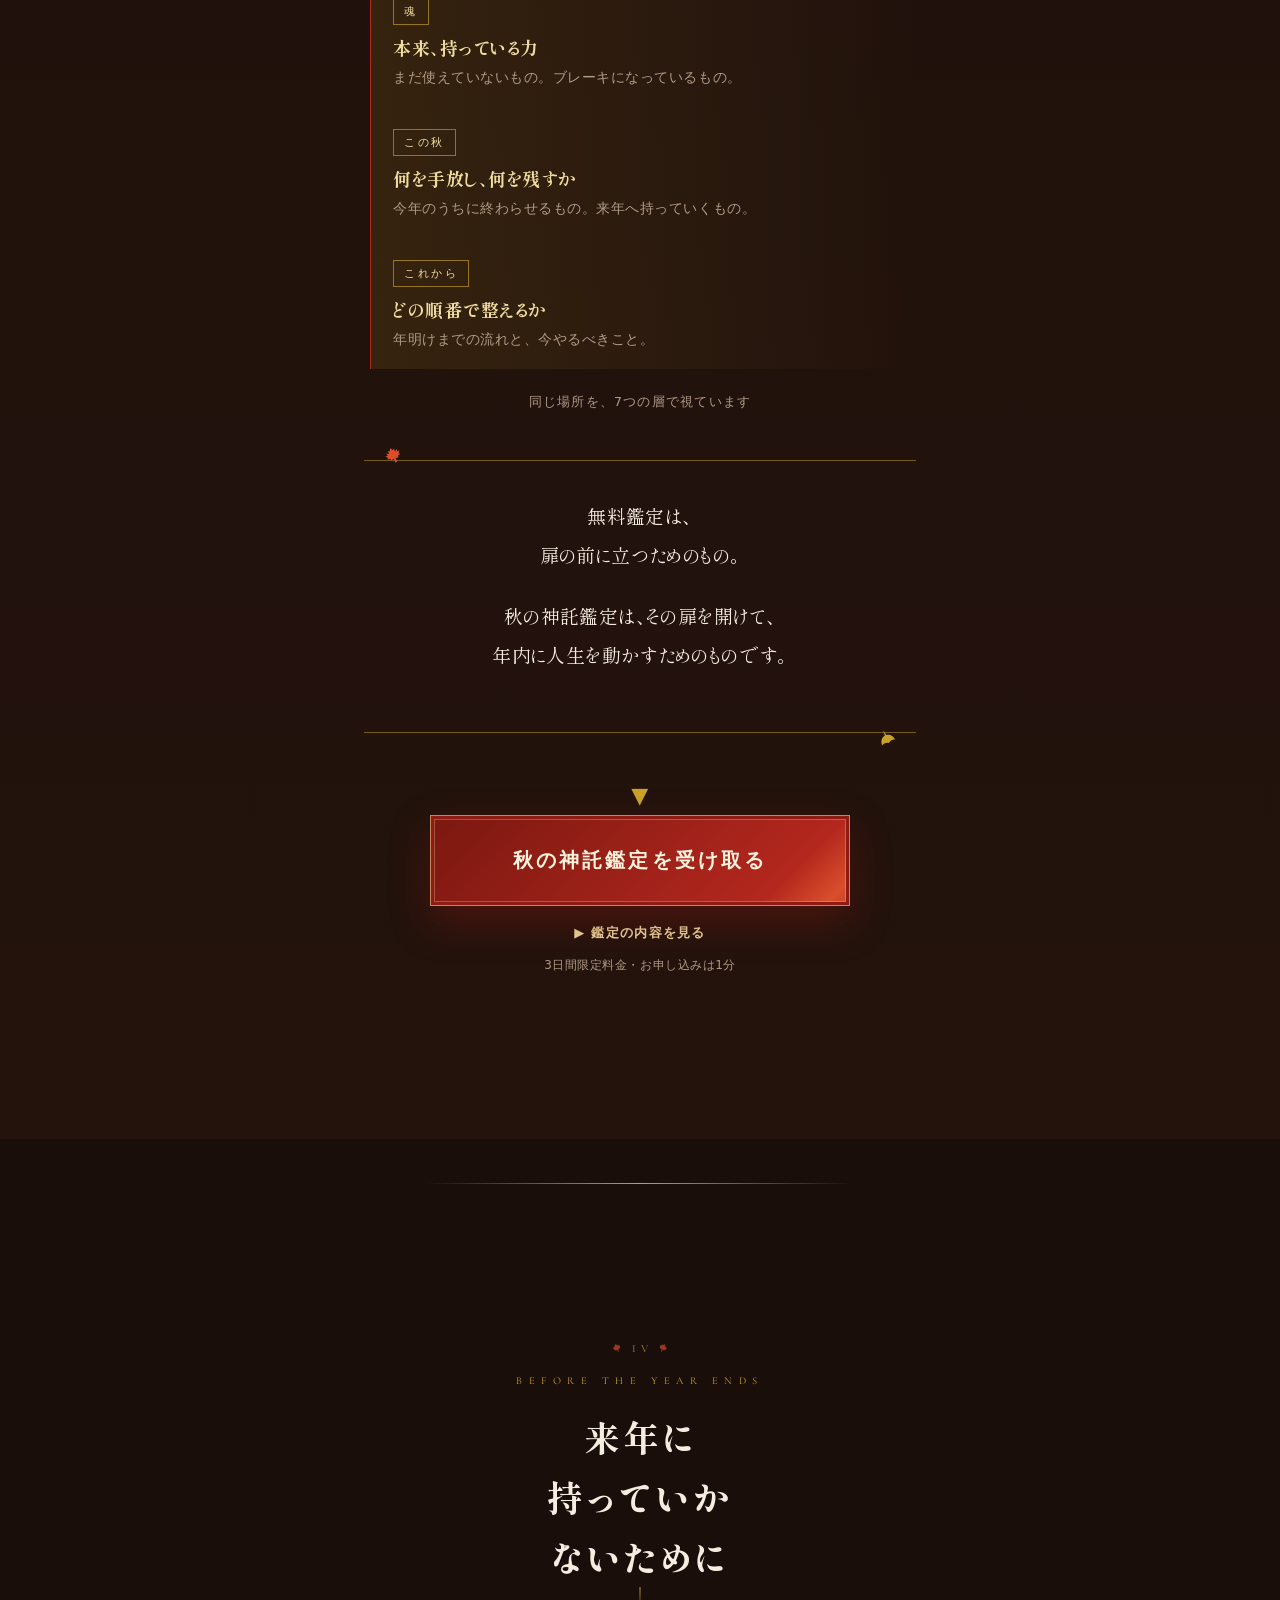
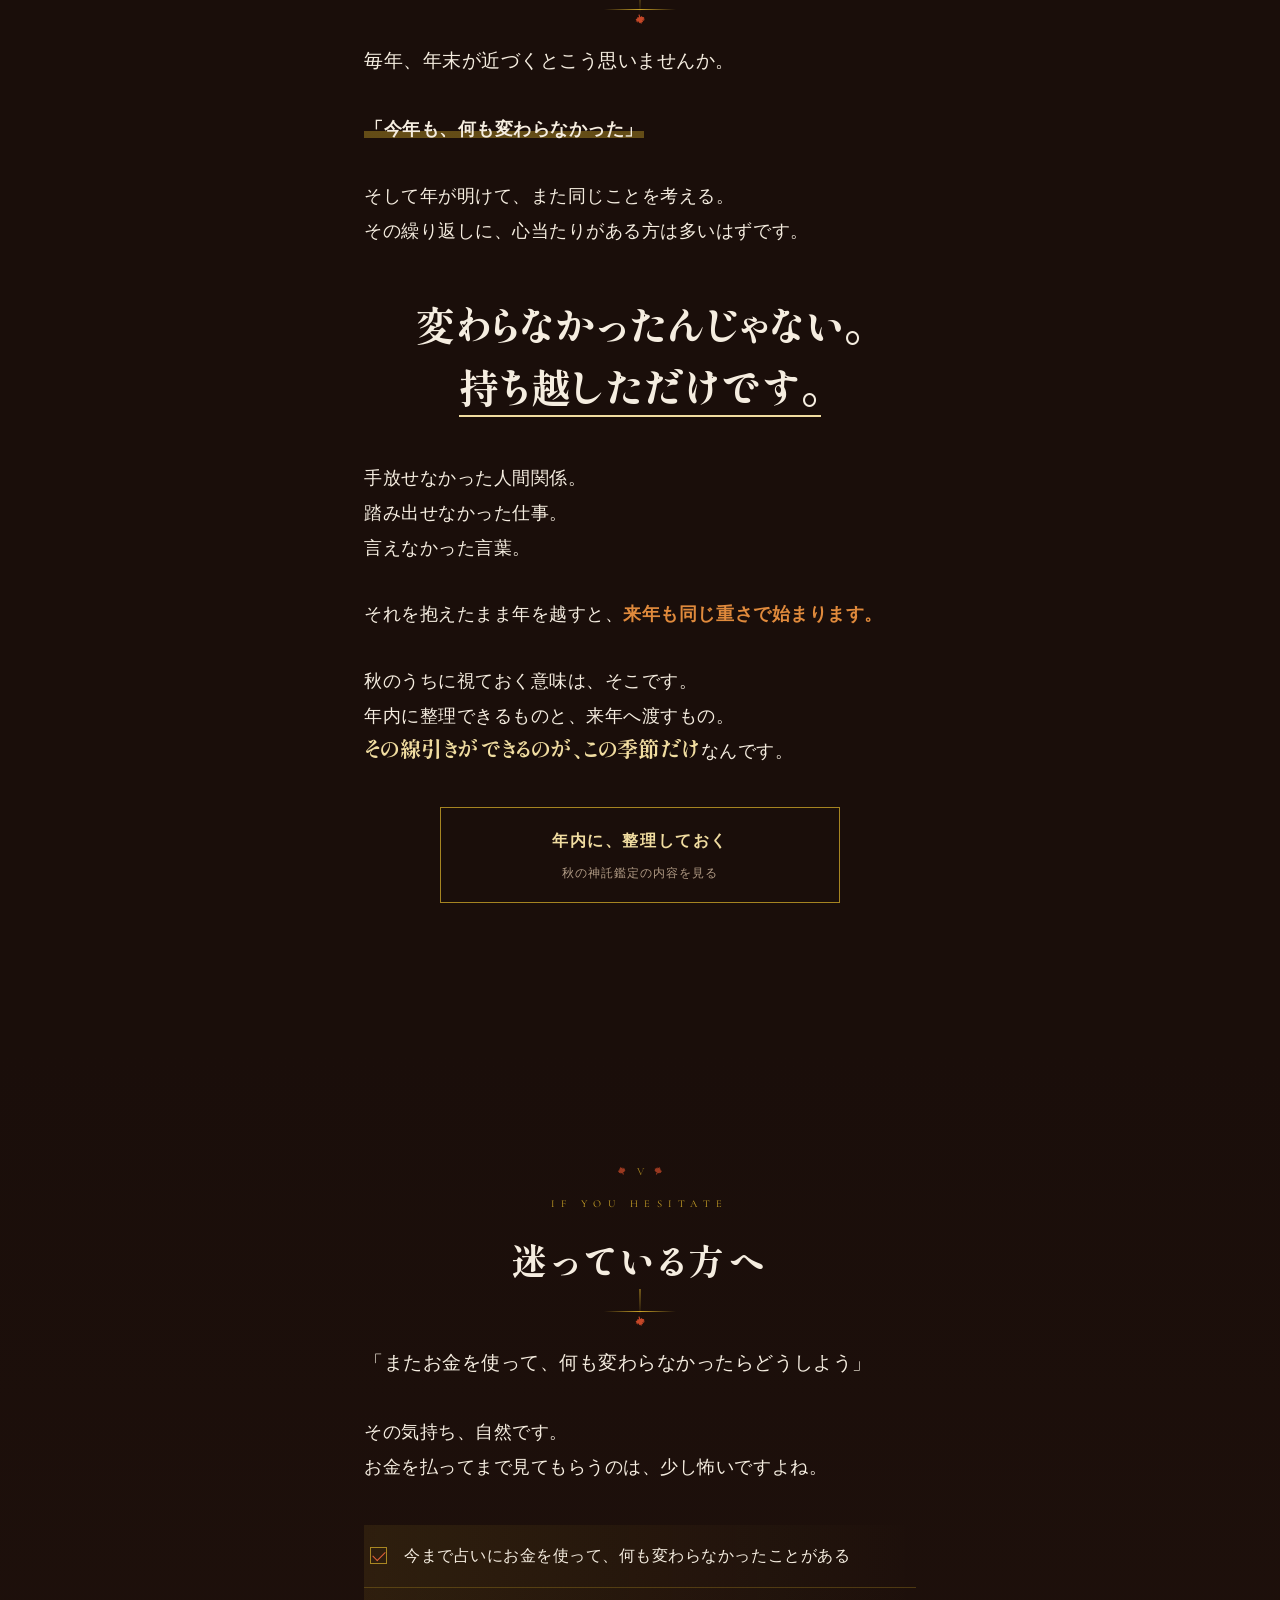
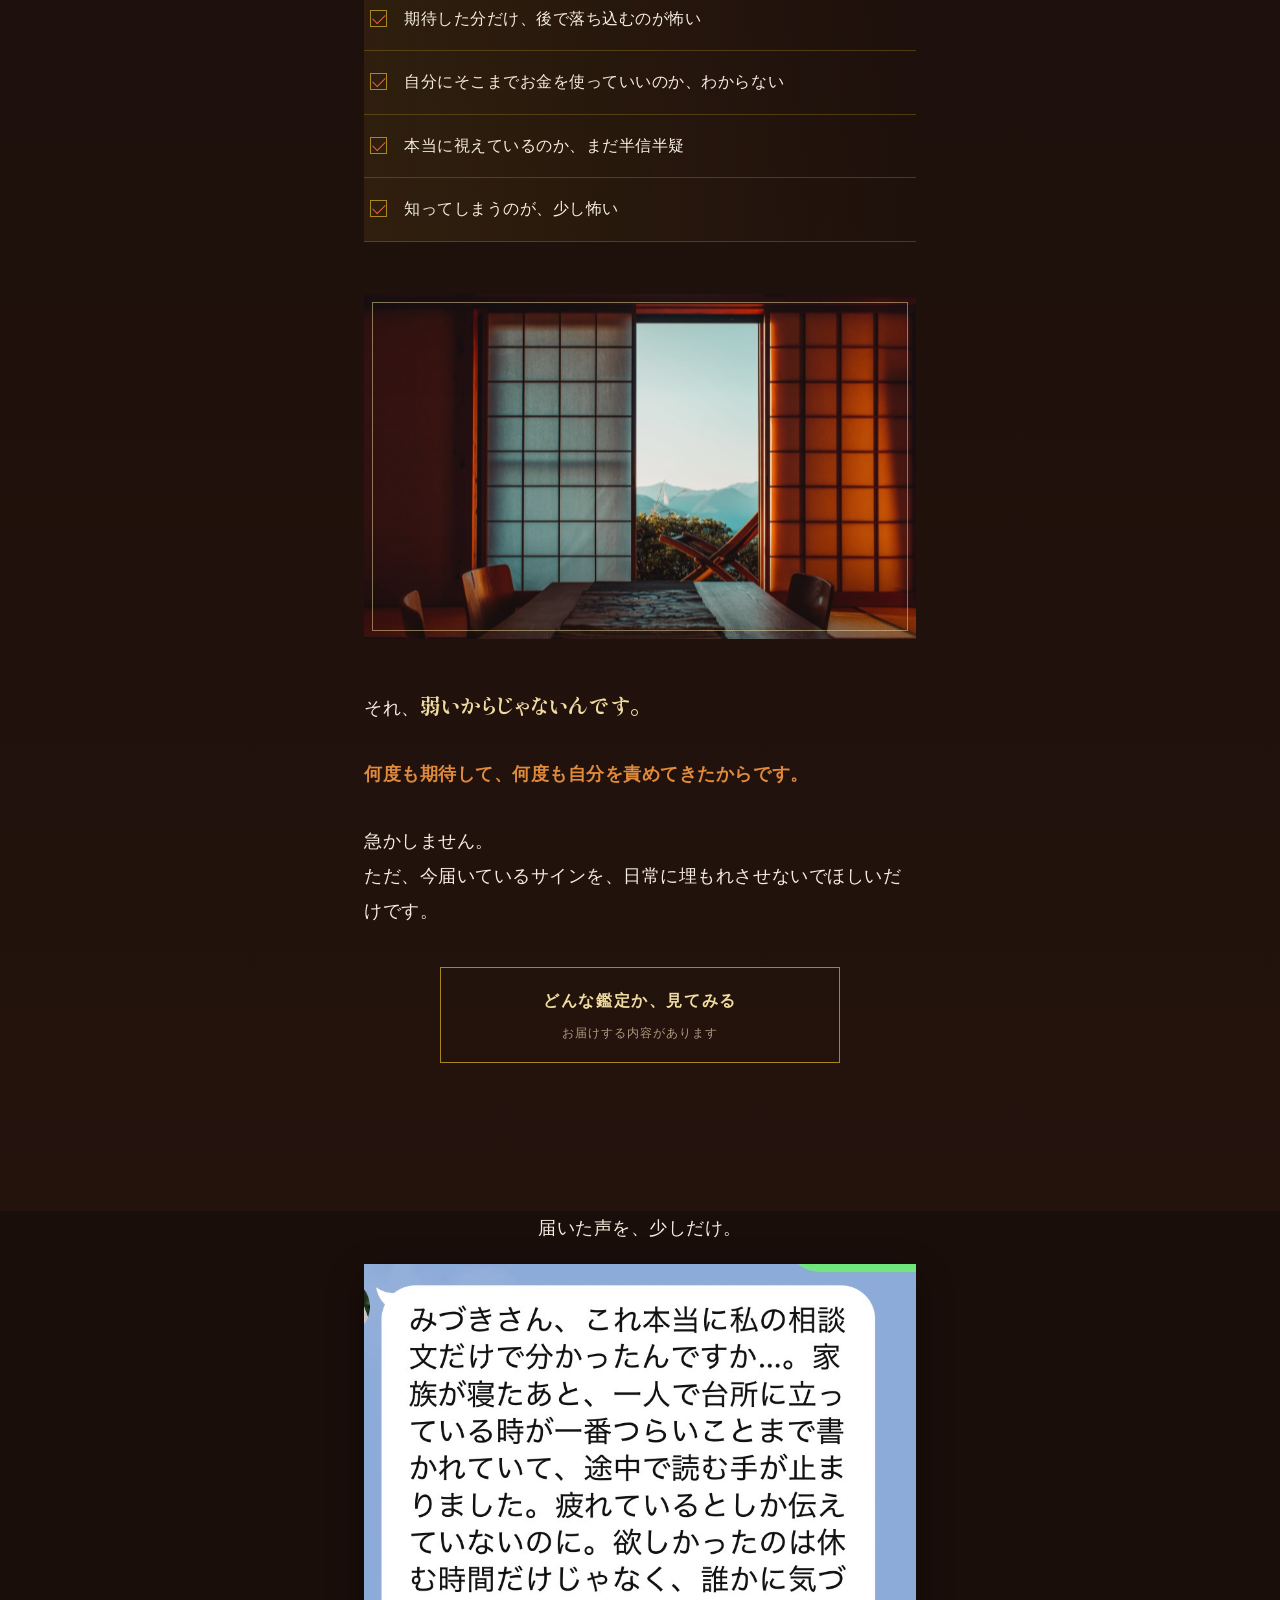
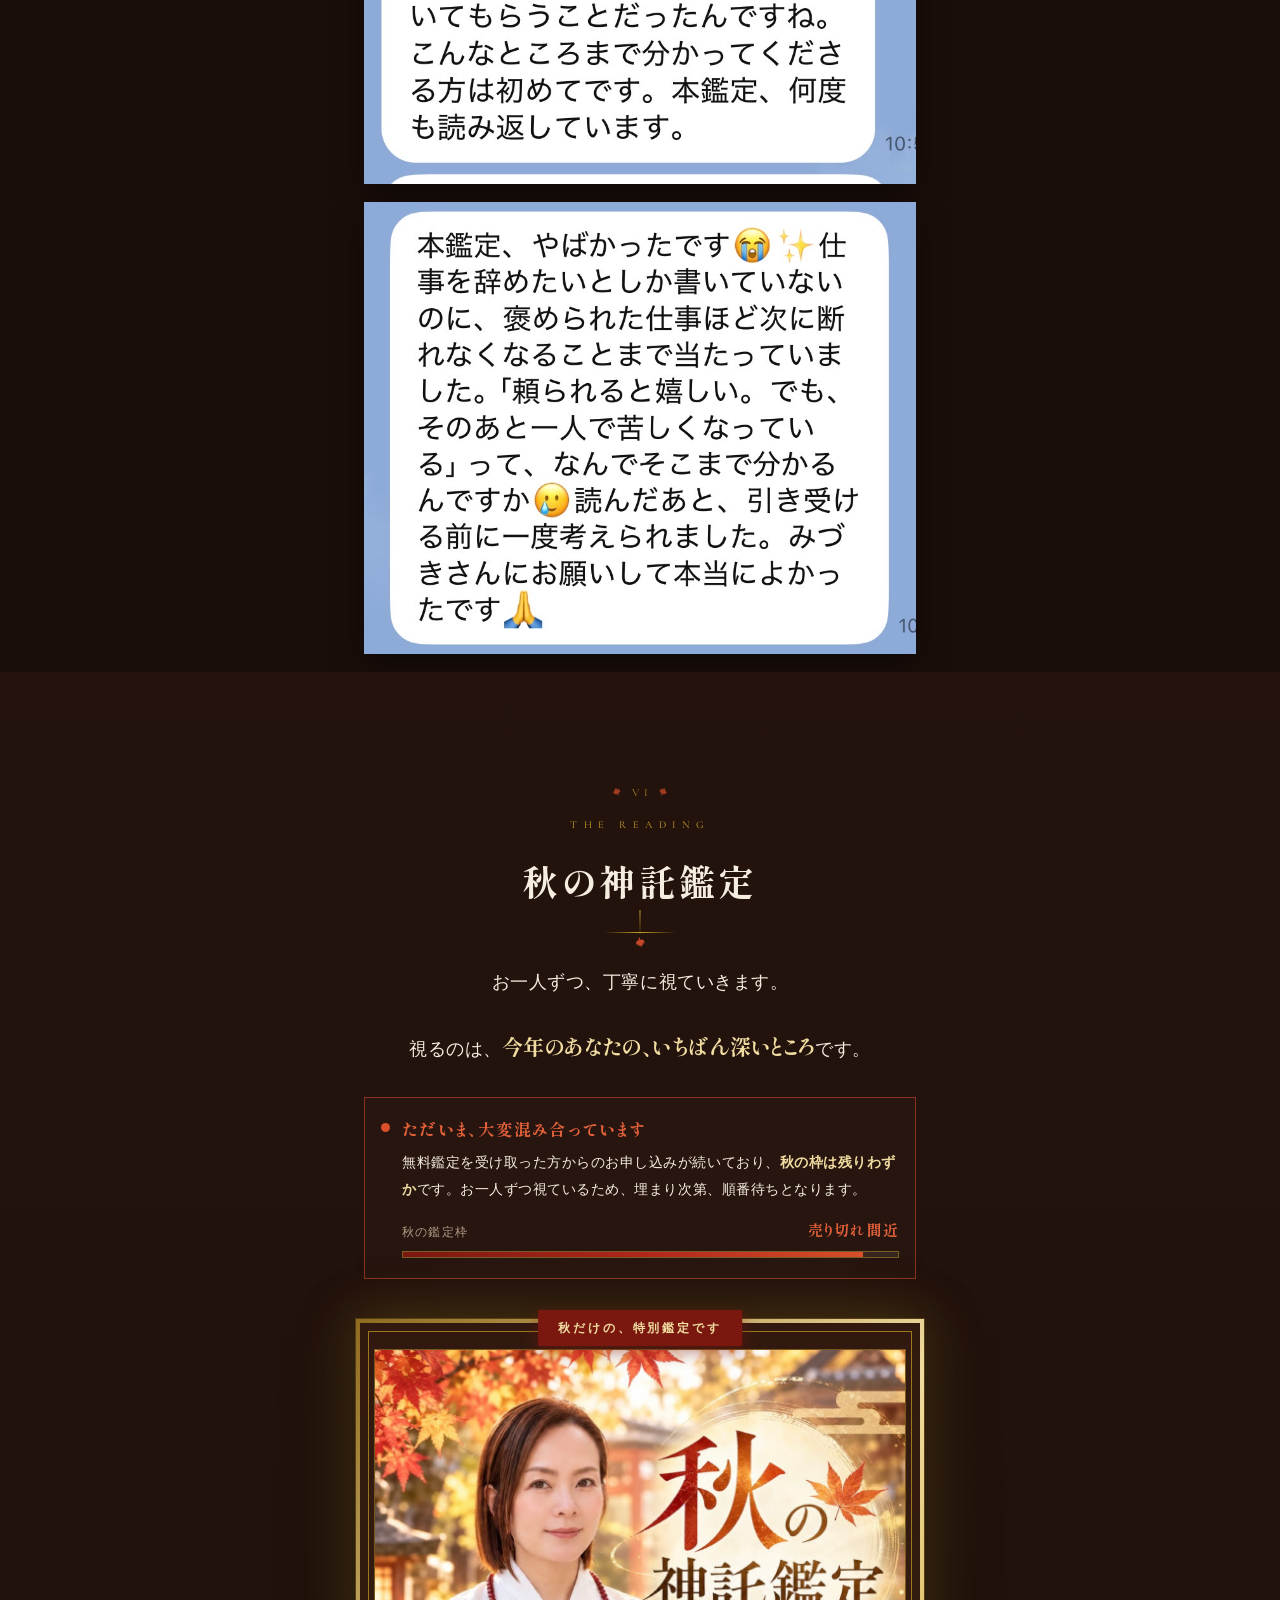
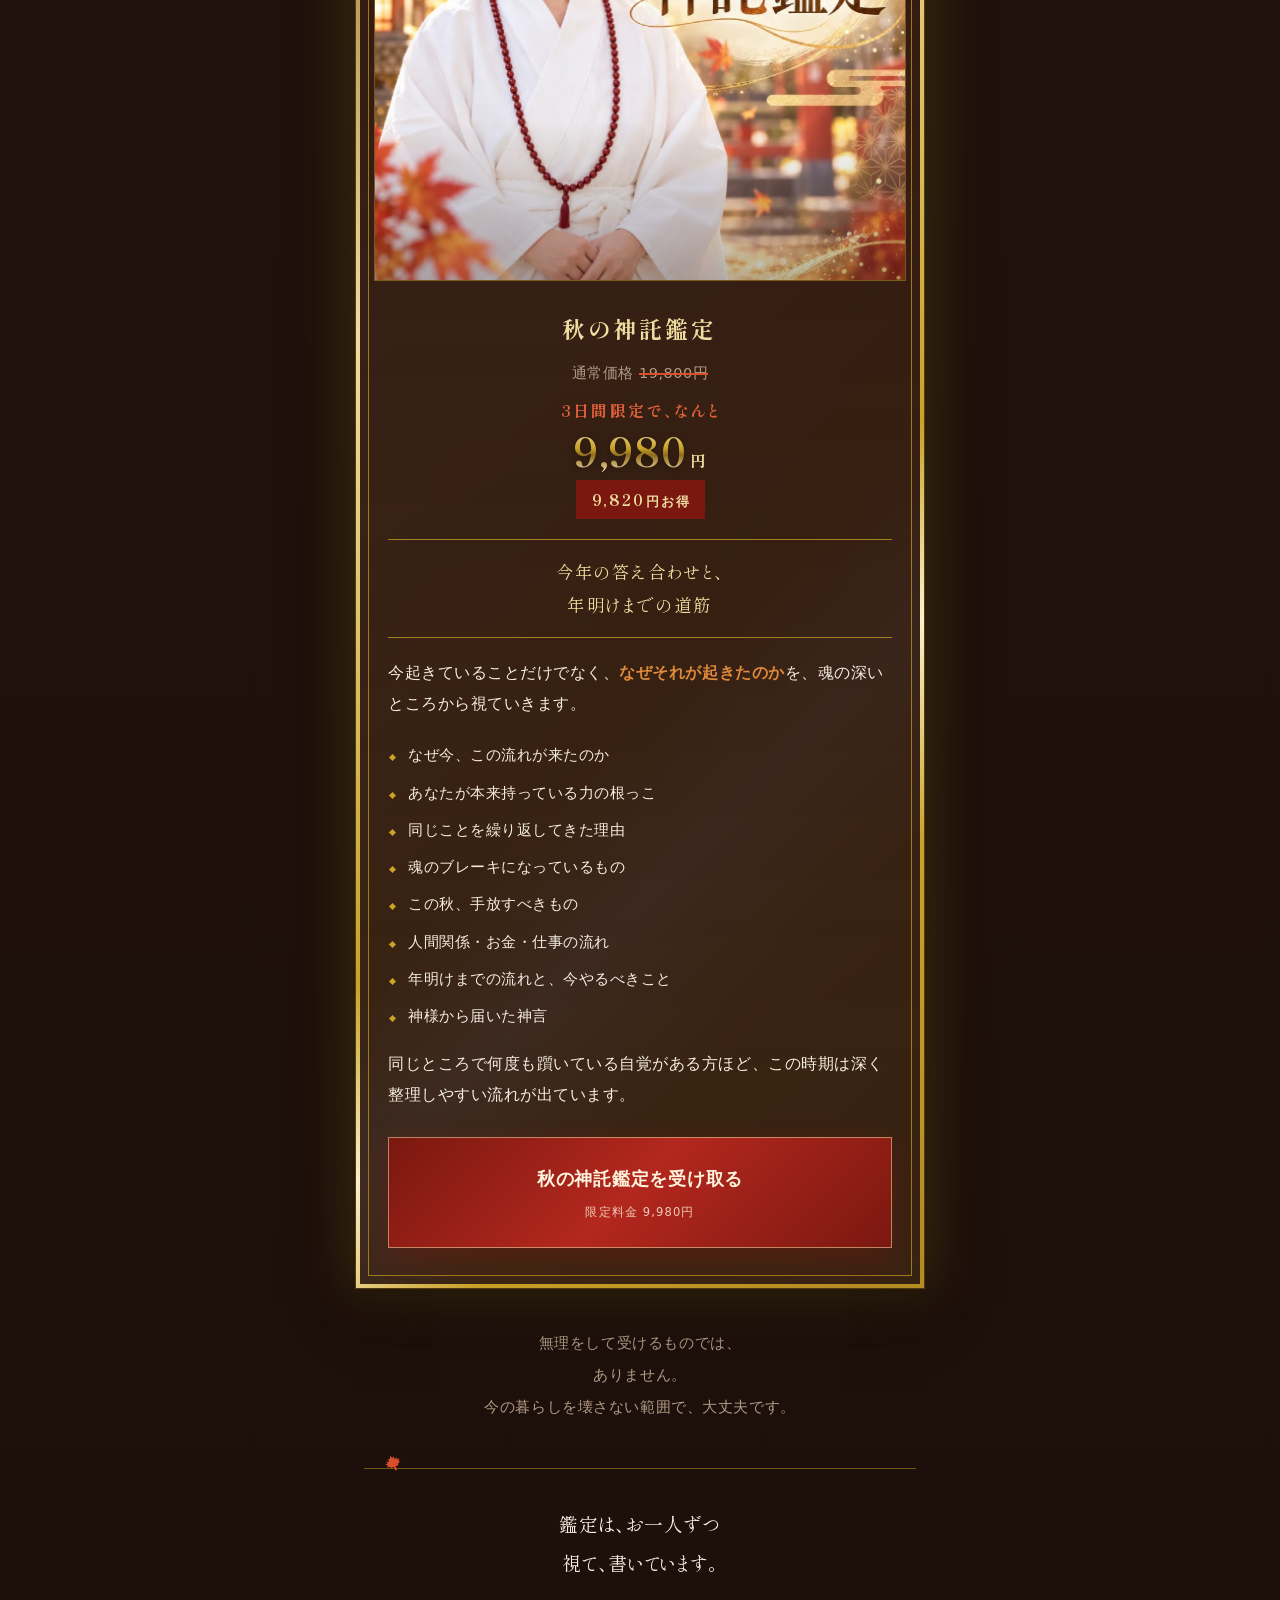
==== commit 9e322f9f: "カウントダウン修正: 期限切れの古い値が残ると二度と表示されない問題に対処" ====
--- a/aki/index.html
+++ b/aki/index.html
@@ -543,7 +543,7 @@
   </div>
 </div>
 
-<script src="../assets/lp.js?v=202609102219"></script>
+<script src="../assets/lp.js?v=202610090300"></script>
 <script src="../assets/track-config.js?v=202609252005"></script>
 <script src="../assets/track.js?v=202609252005"></script>
 </body>
--- a/assets/theme-aki-mizuki.css
+++ b/assets/theme-aki-mizuki.css
@@ -359,3 +359,7 @@
 @media (prefers-reduced-motion:reduce){
   h2::before{transition:none;opacity:.9;transform:rotate(166deg)}
 }
+
+/* 表示速度（2026-10-09）: 本文ゴシックのWebフォントを廃止しHiragino Sansへ。約1MB削減。
+   見出しの明朝（Shippori Mincho B1）は世界観の核なので維持する。 */
+:root{--sans:"Hiragino Sans","Hiragino Kaku Gothic ProN","Yu Gothic Medium","Yu Gothic",system-ui,sans-serif}
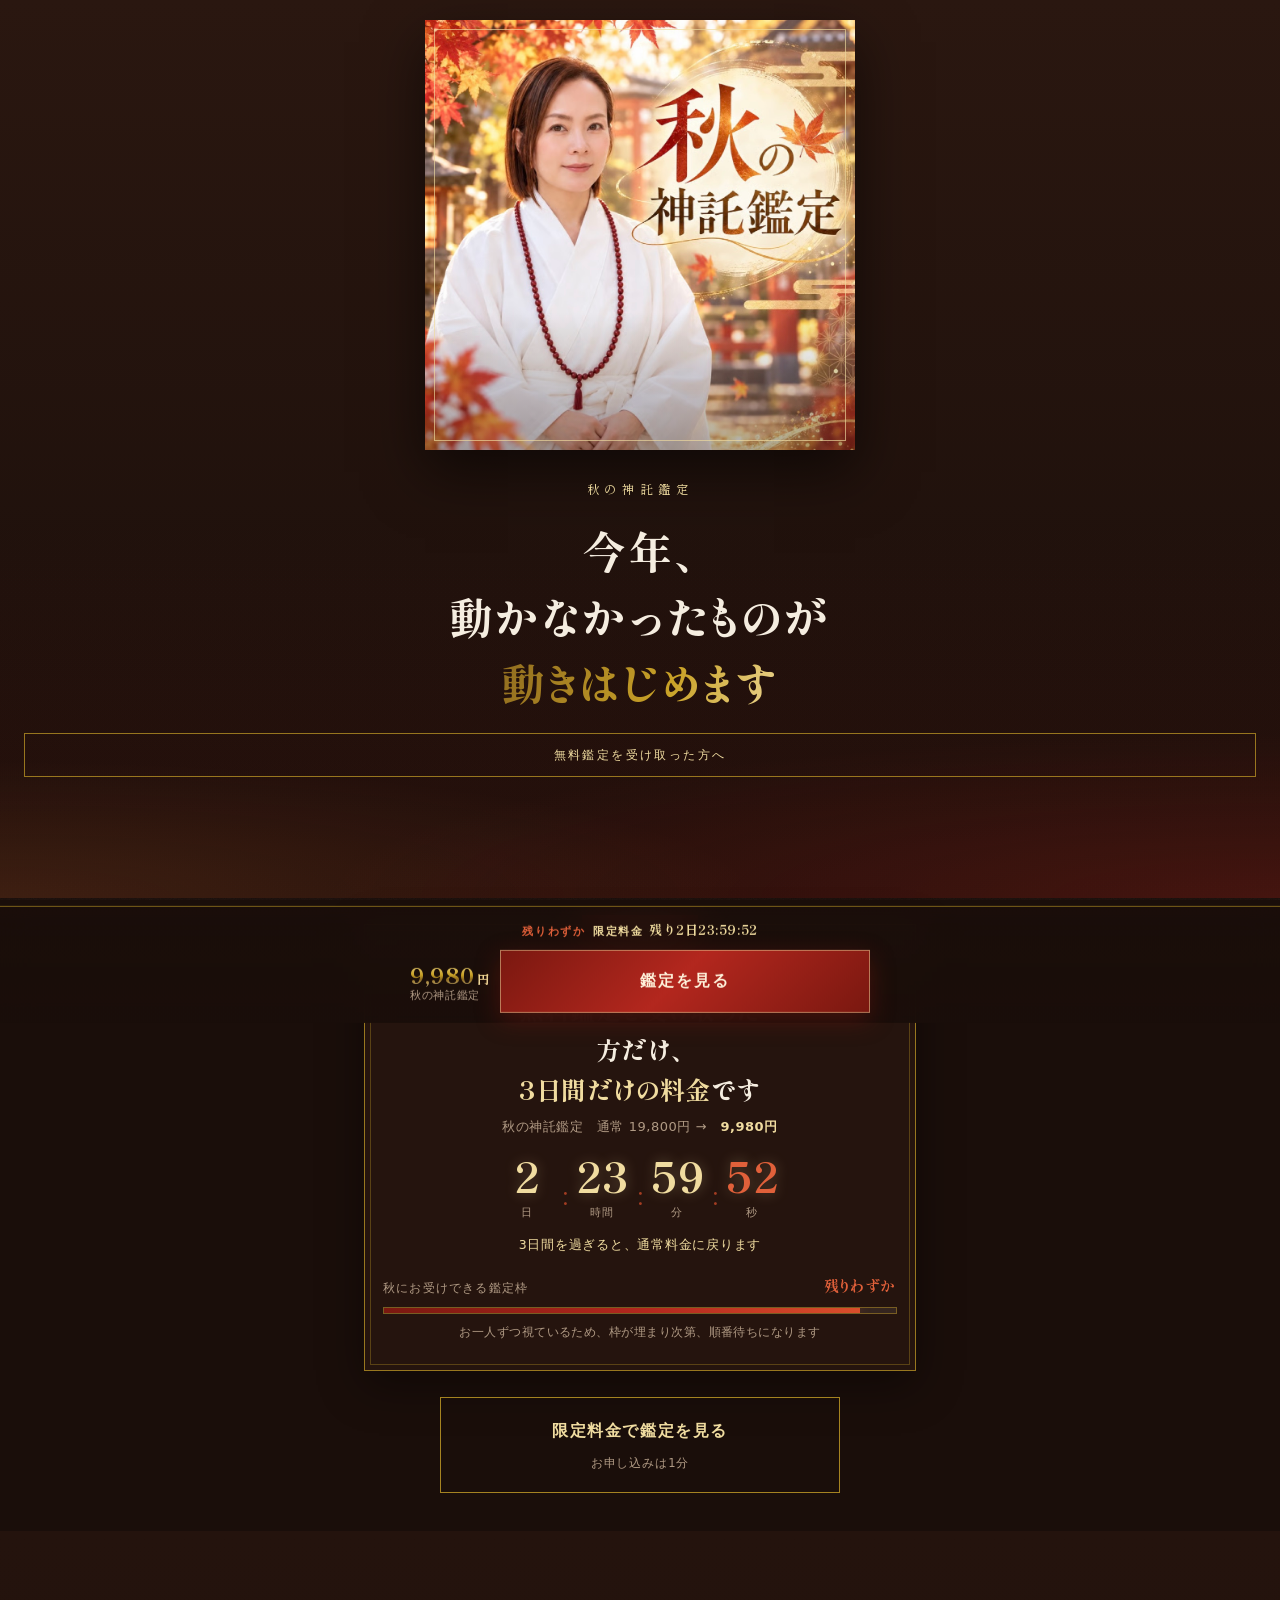
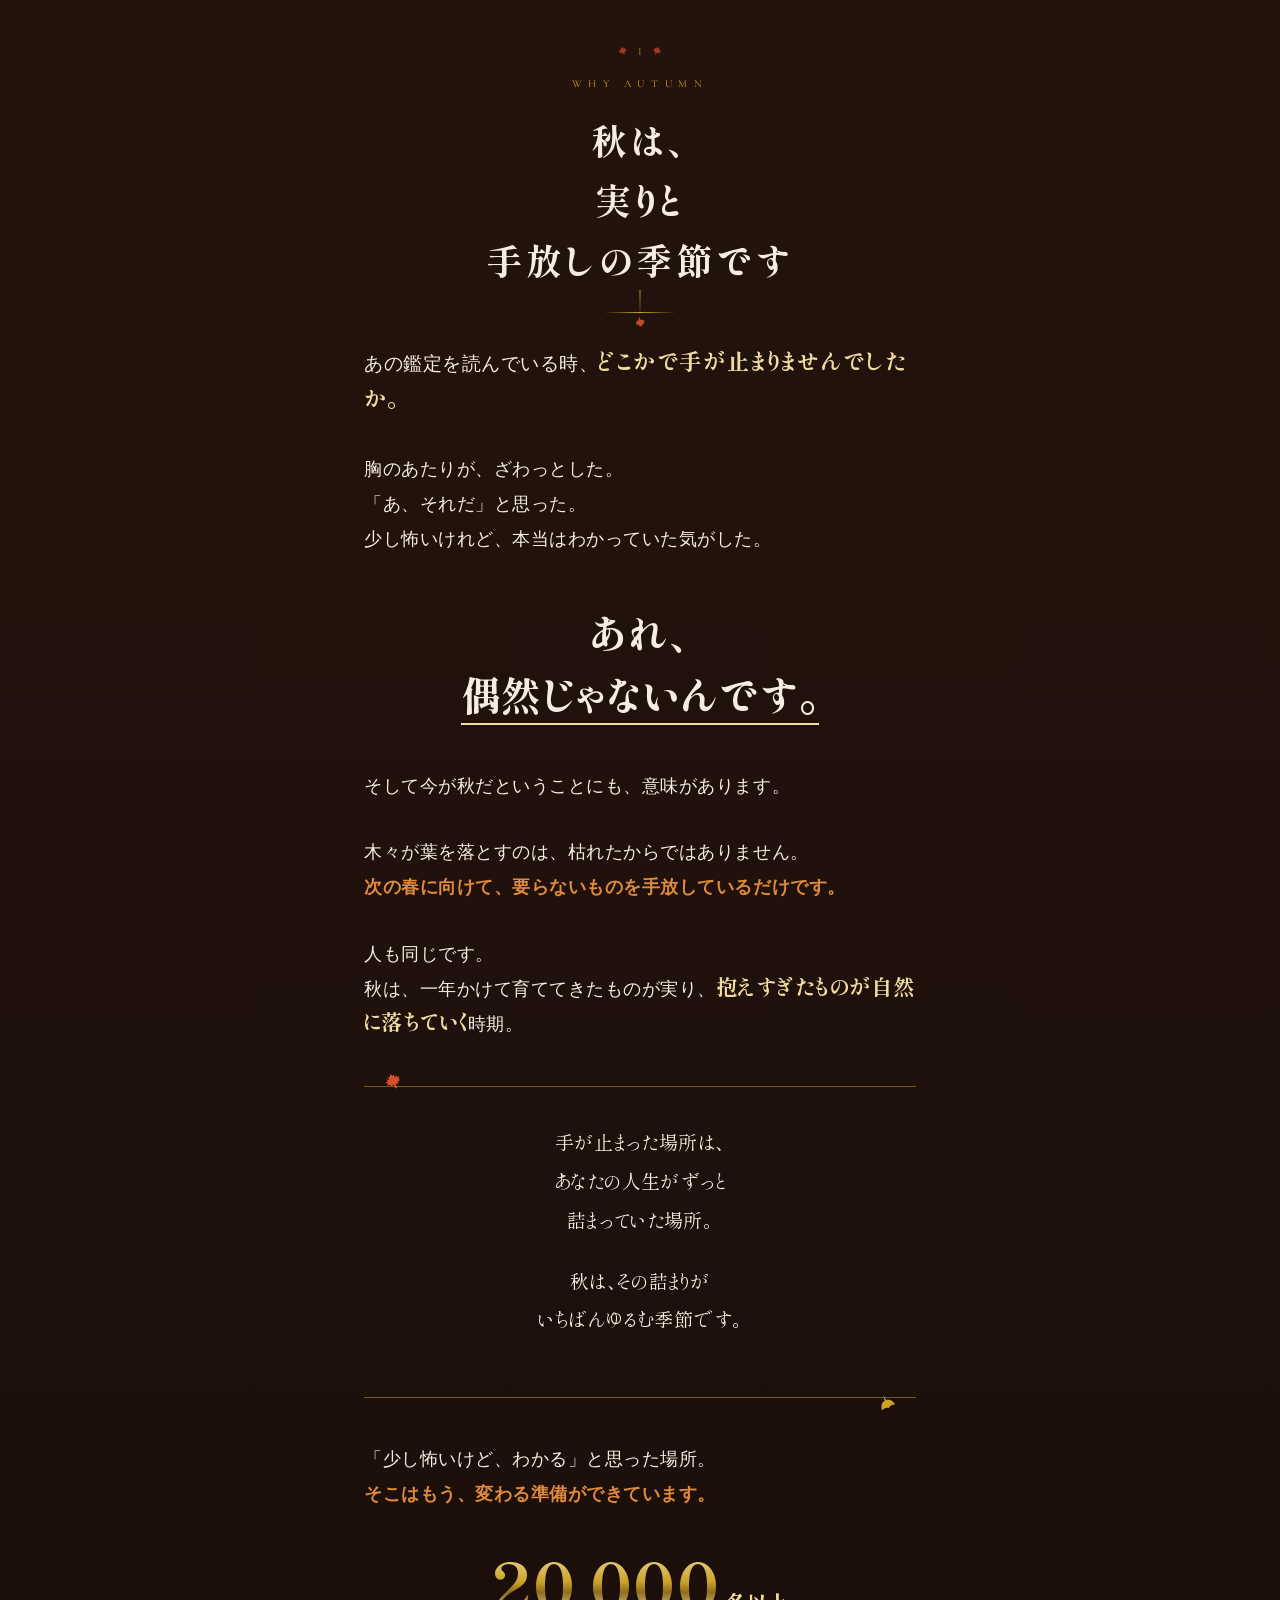
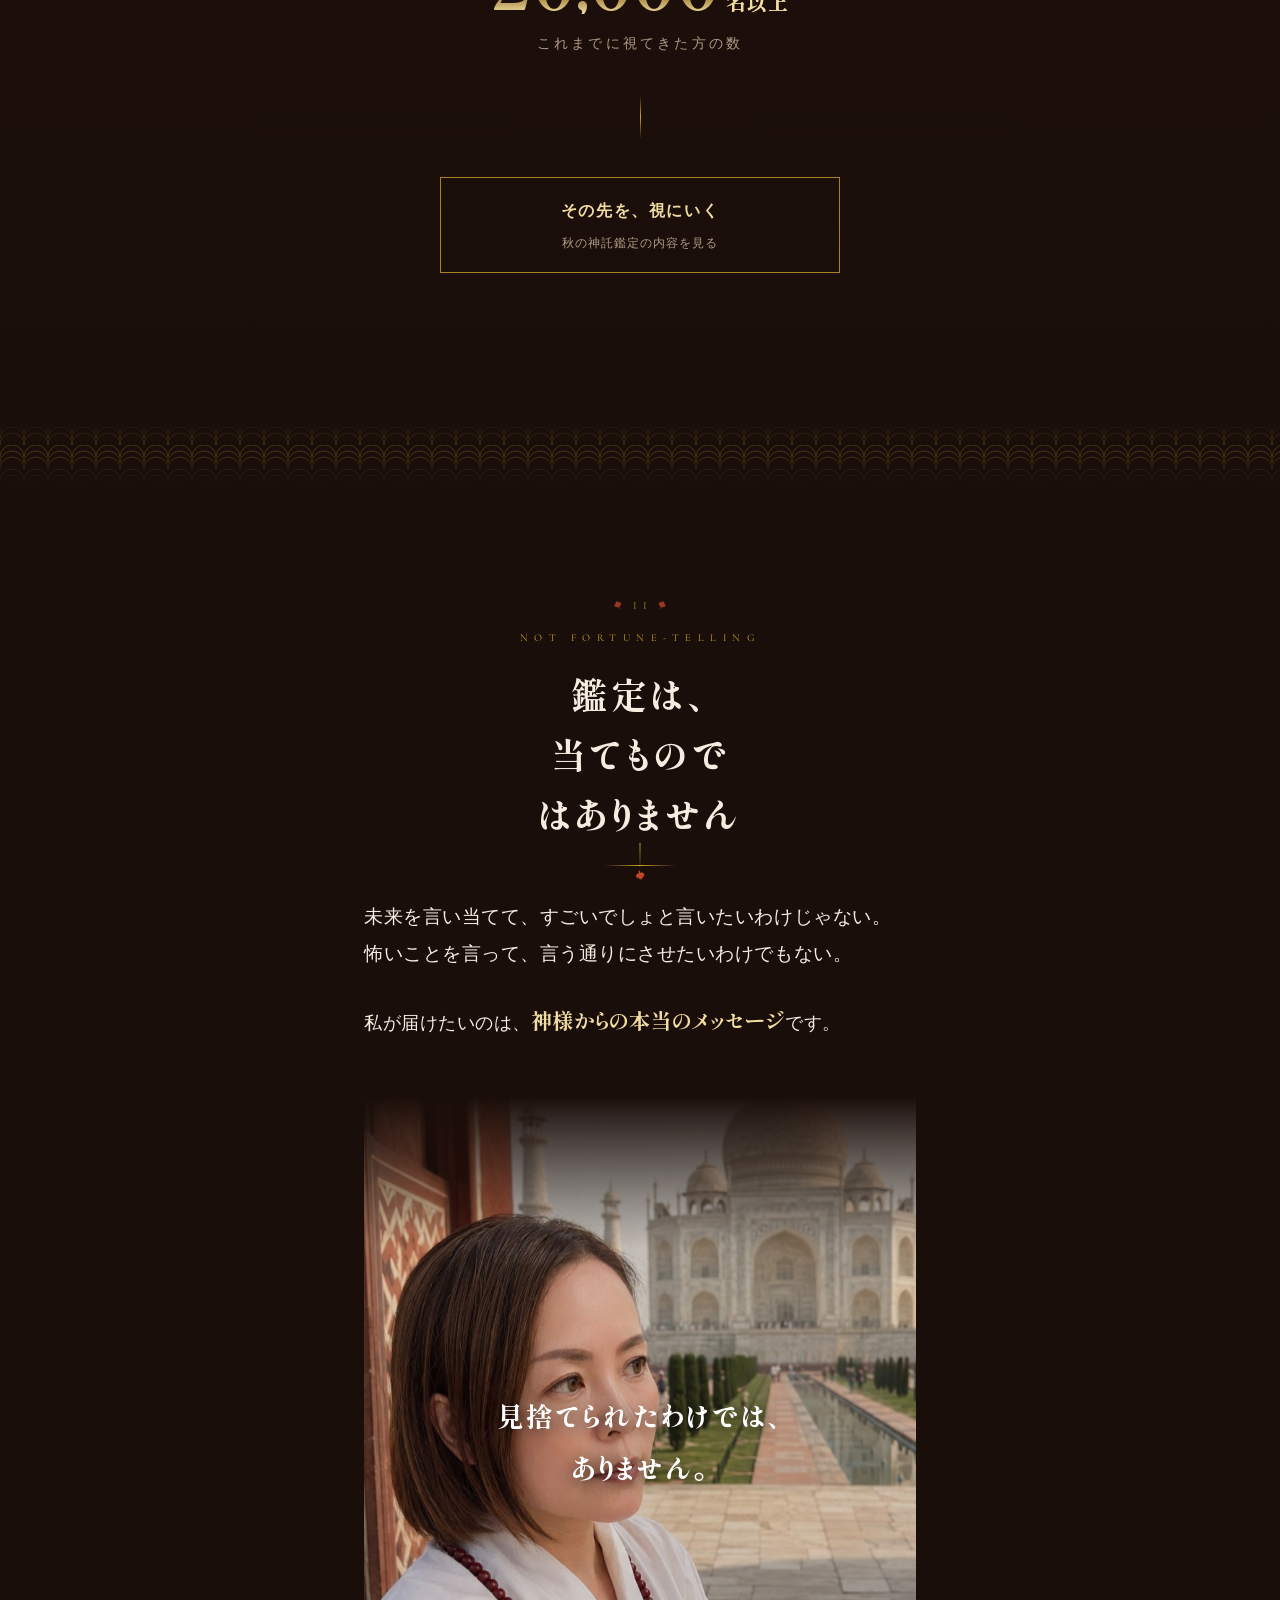
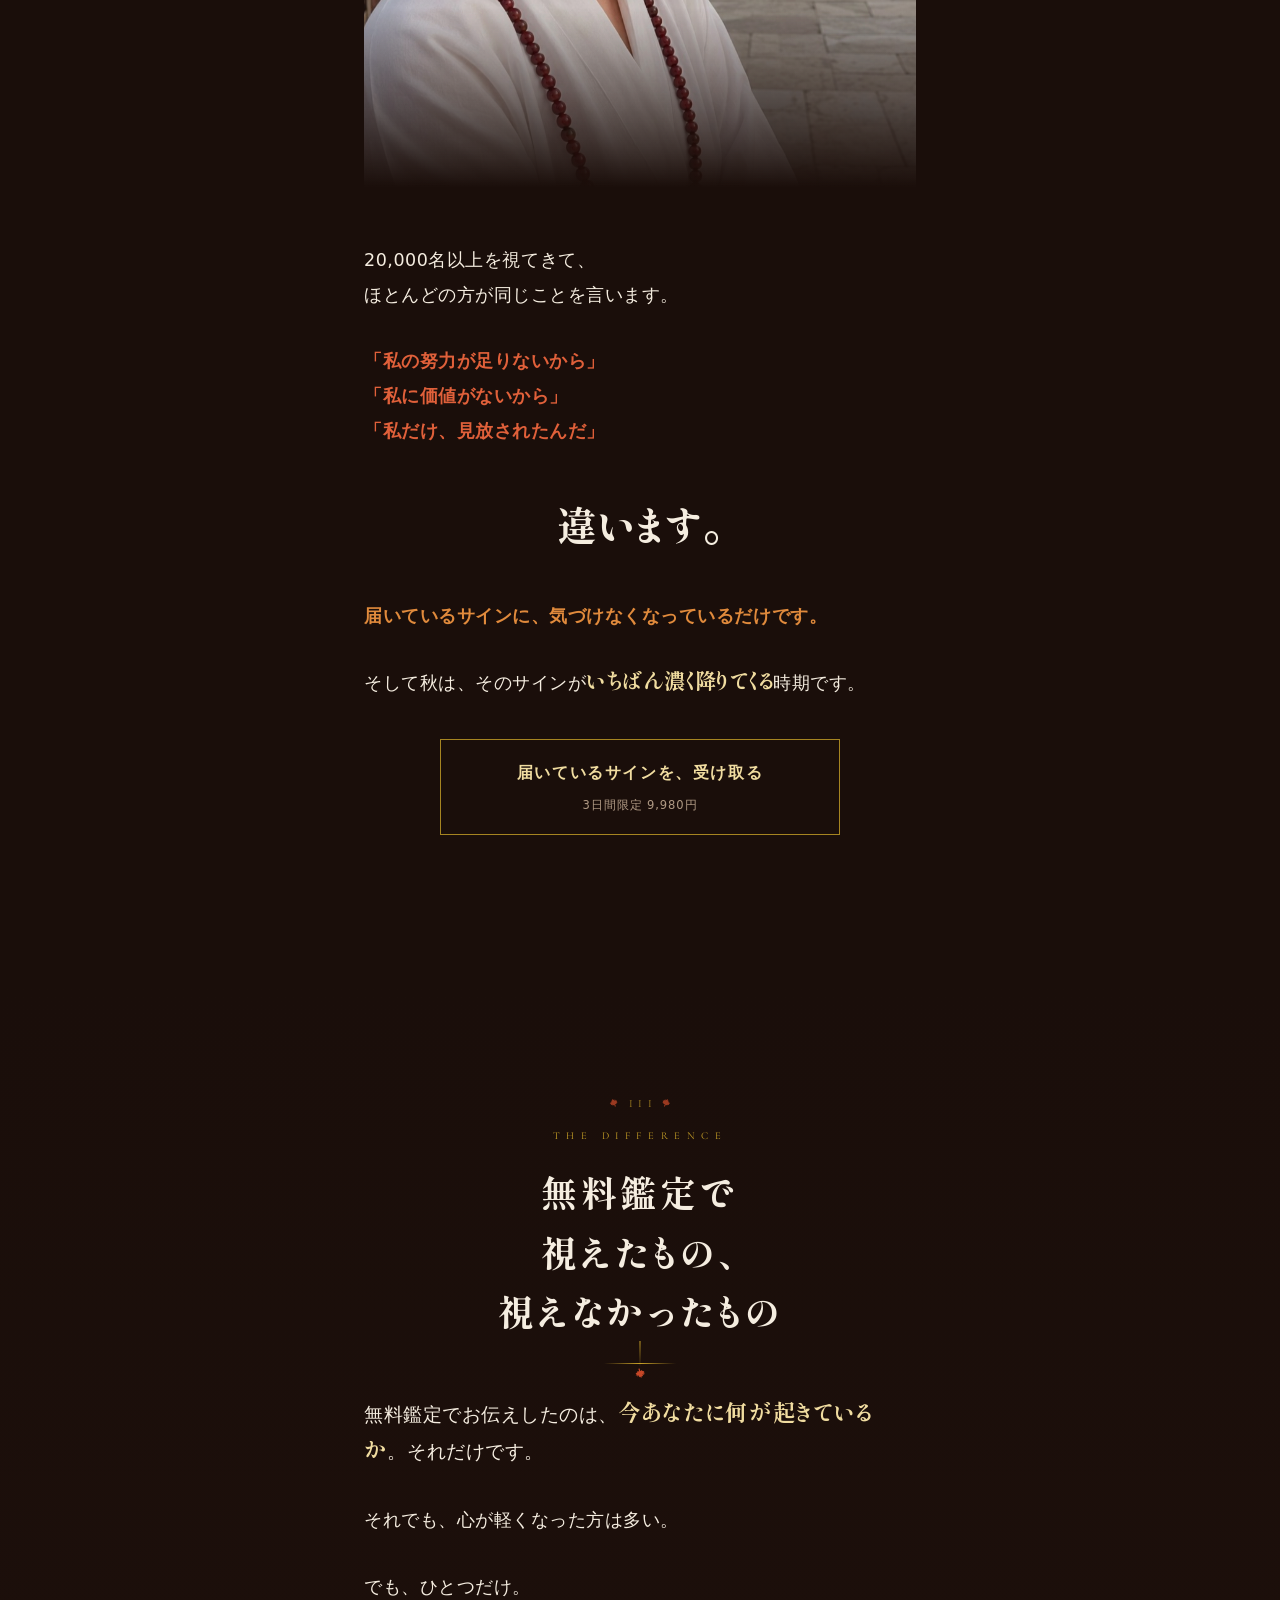
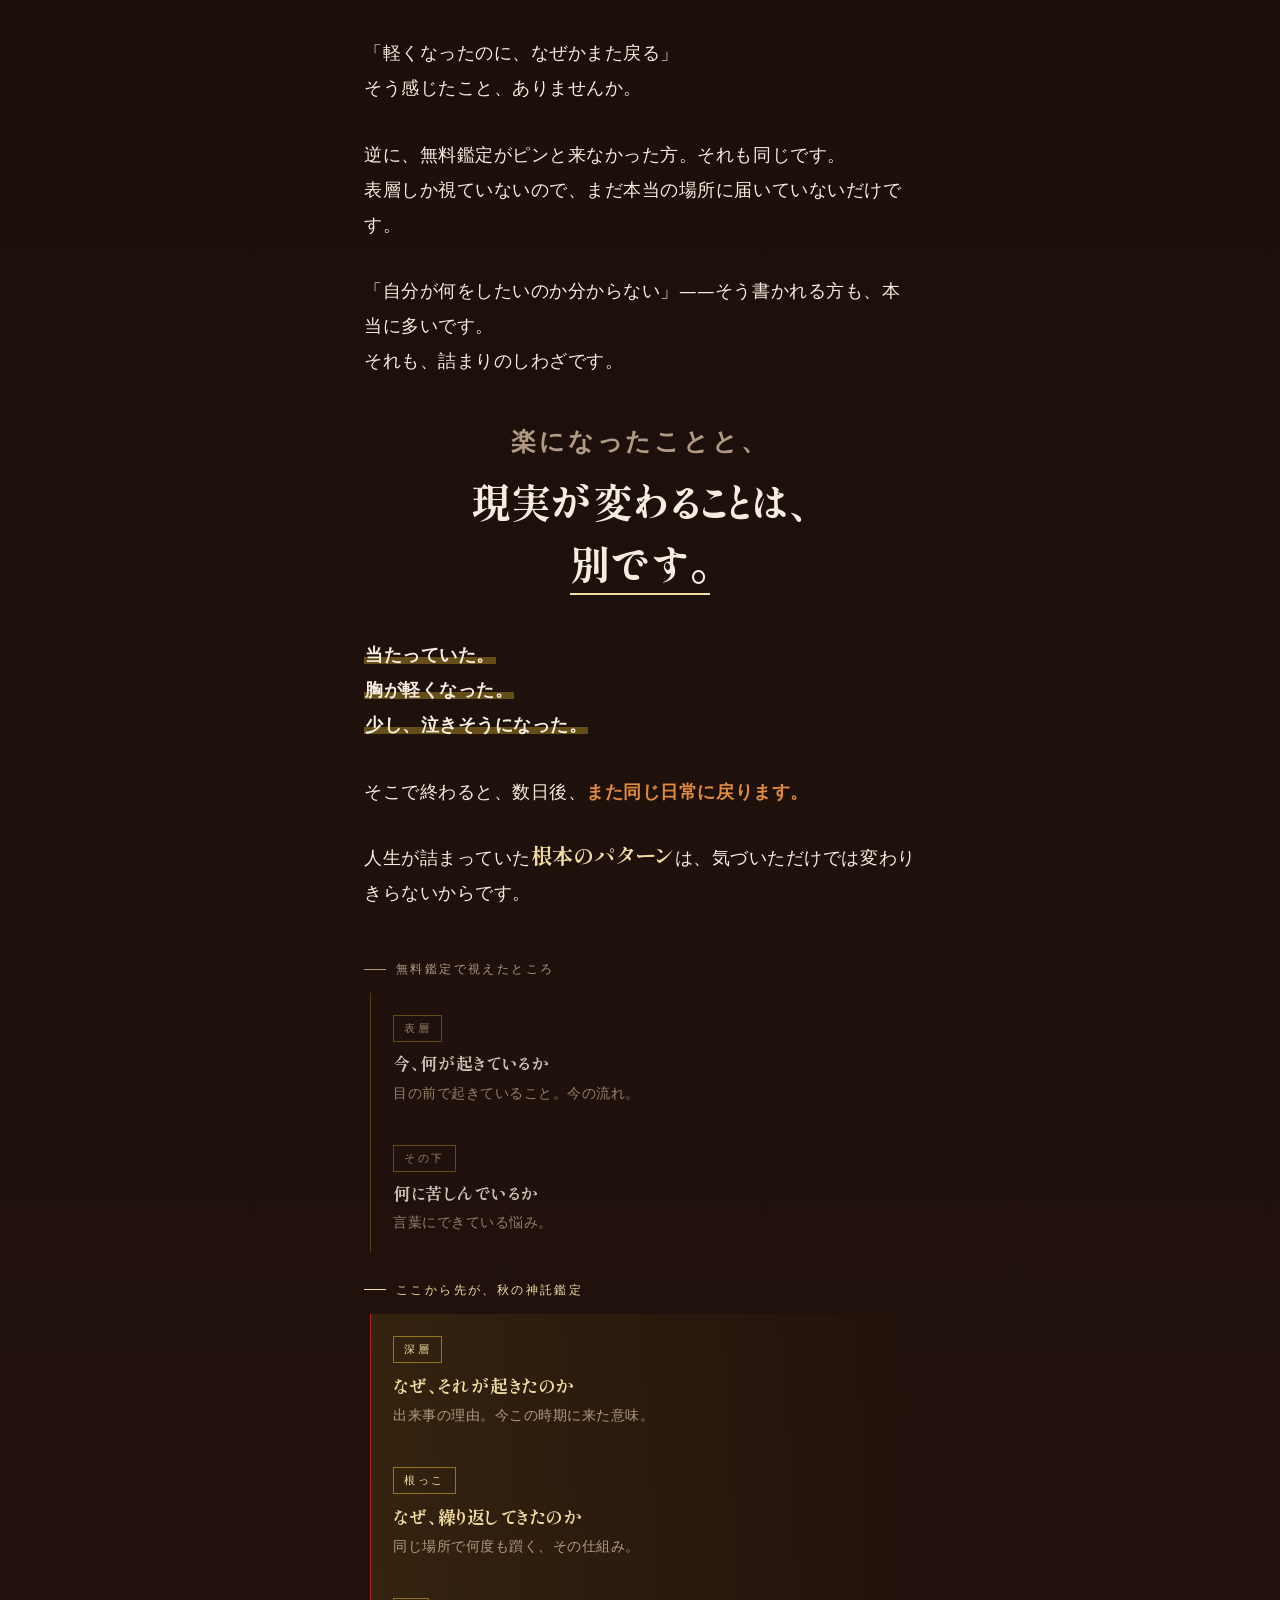
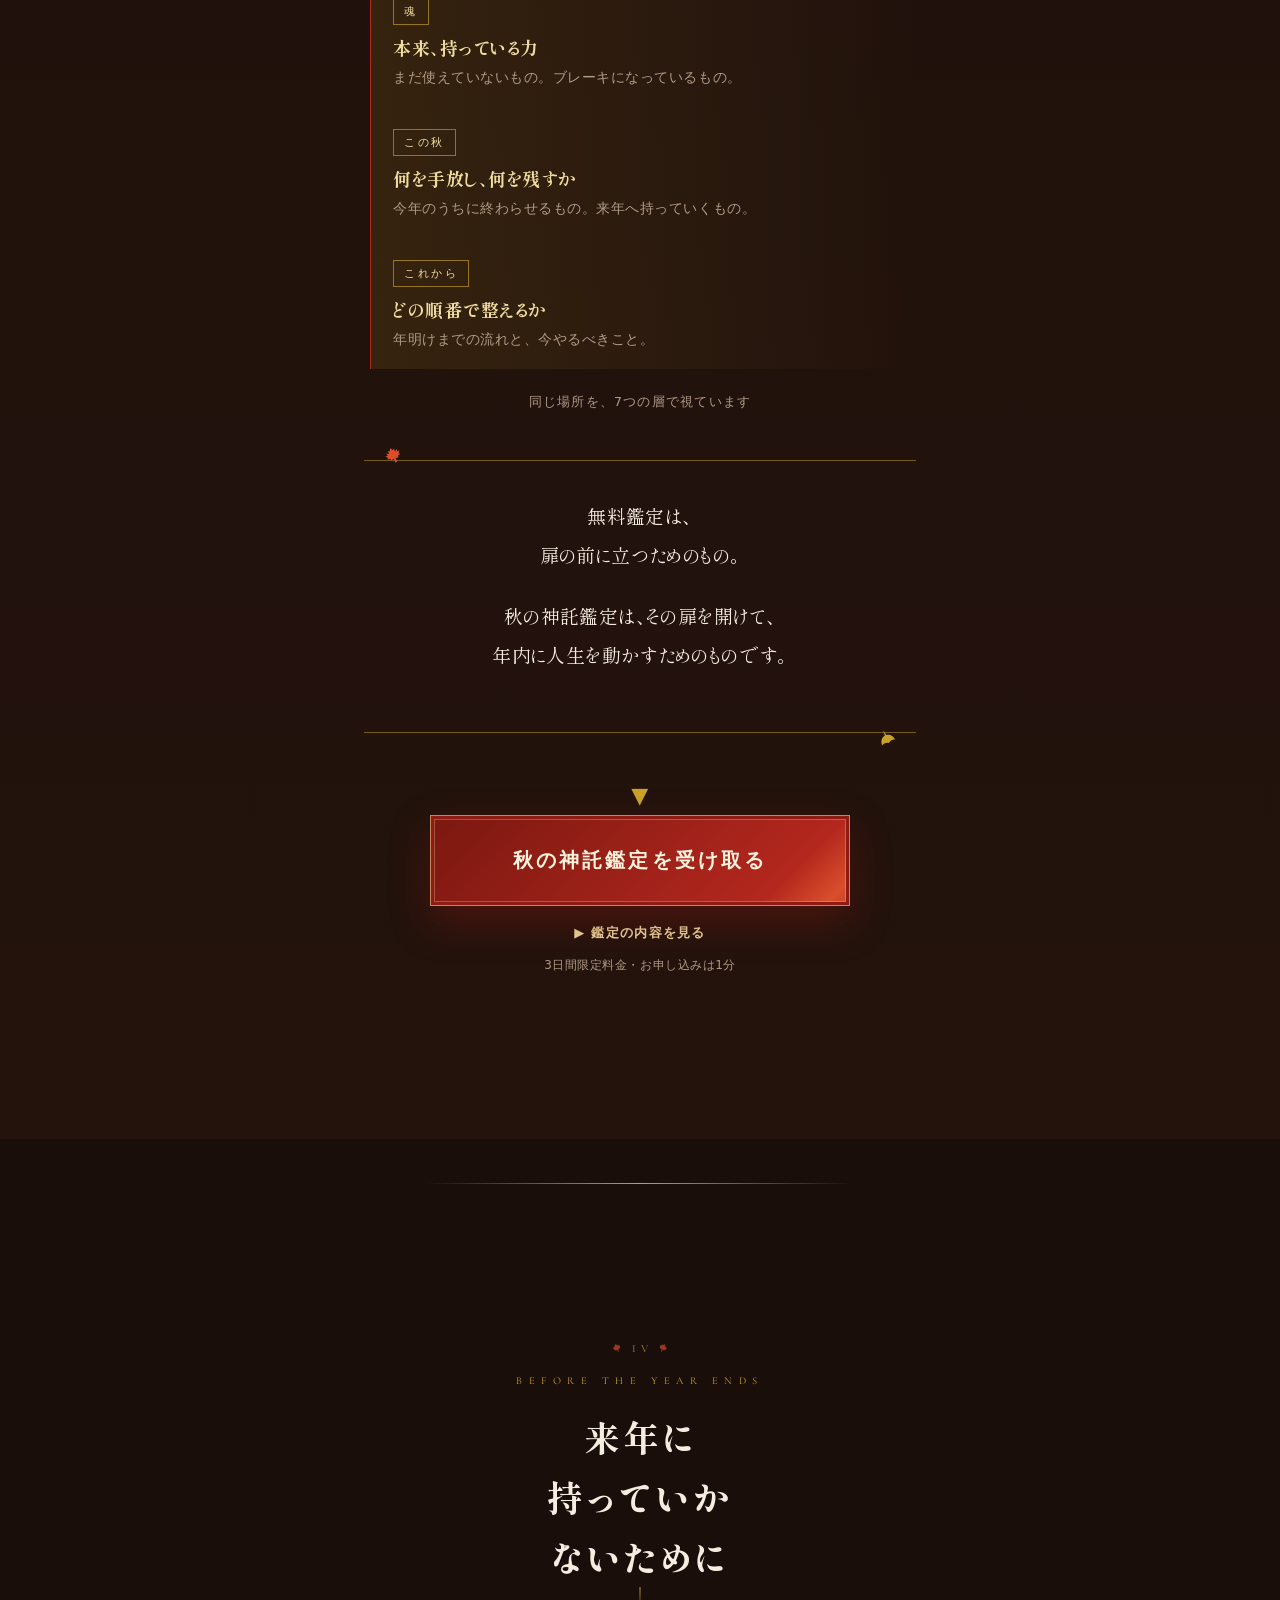
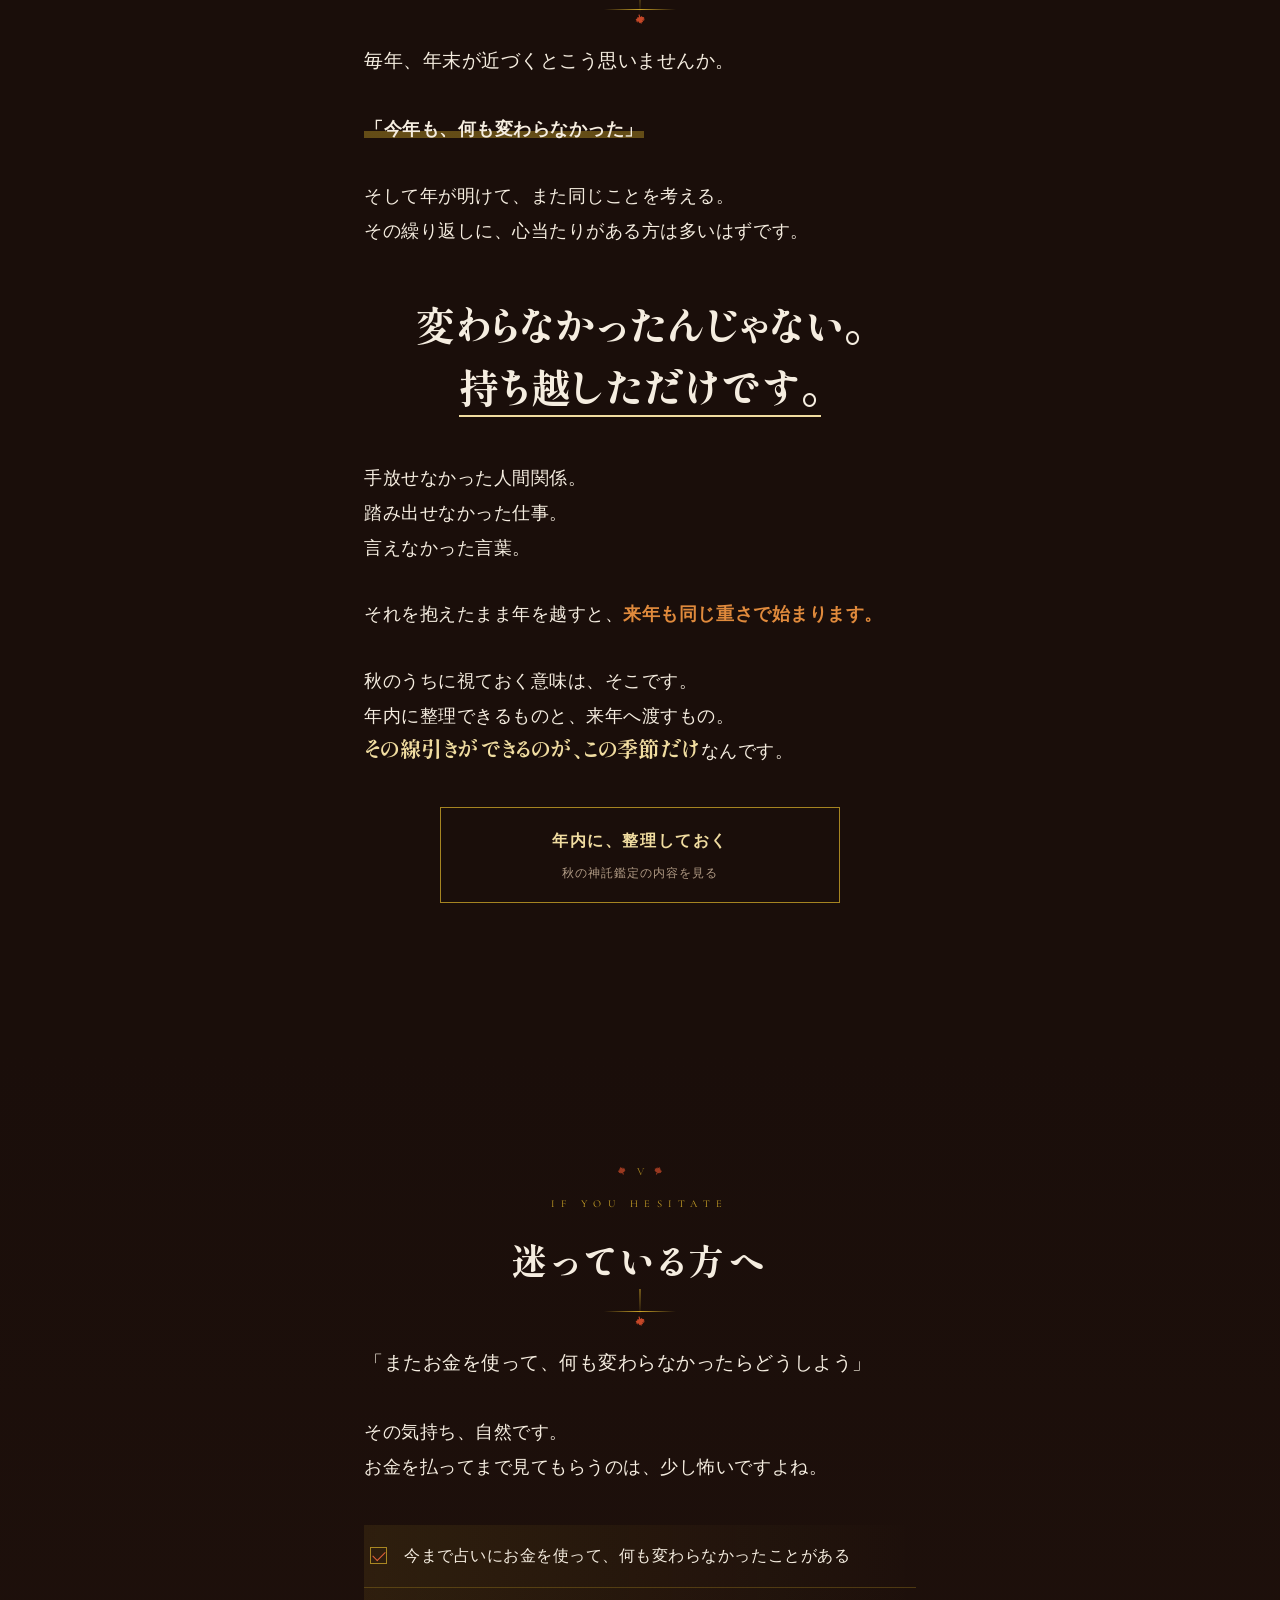
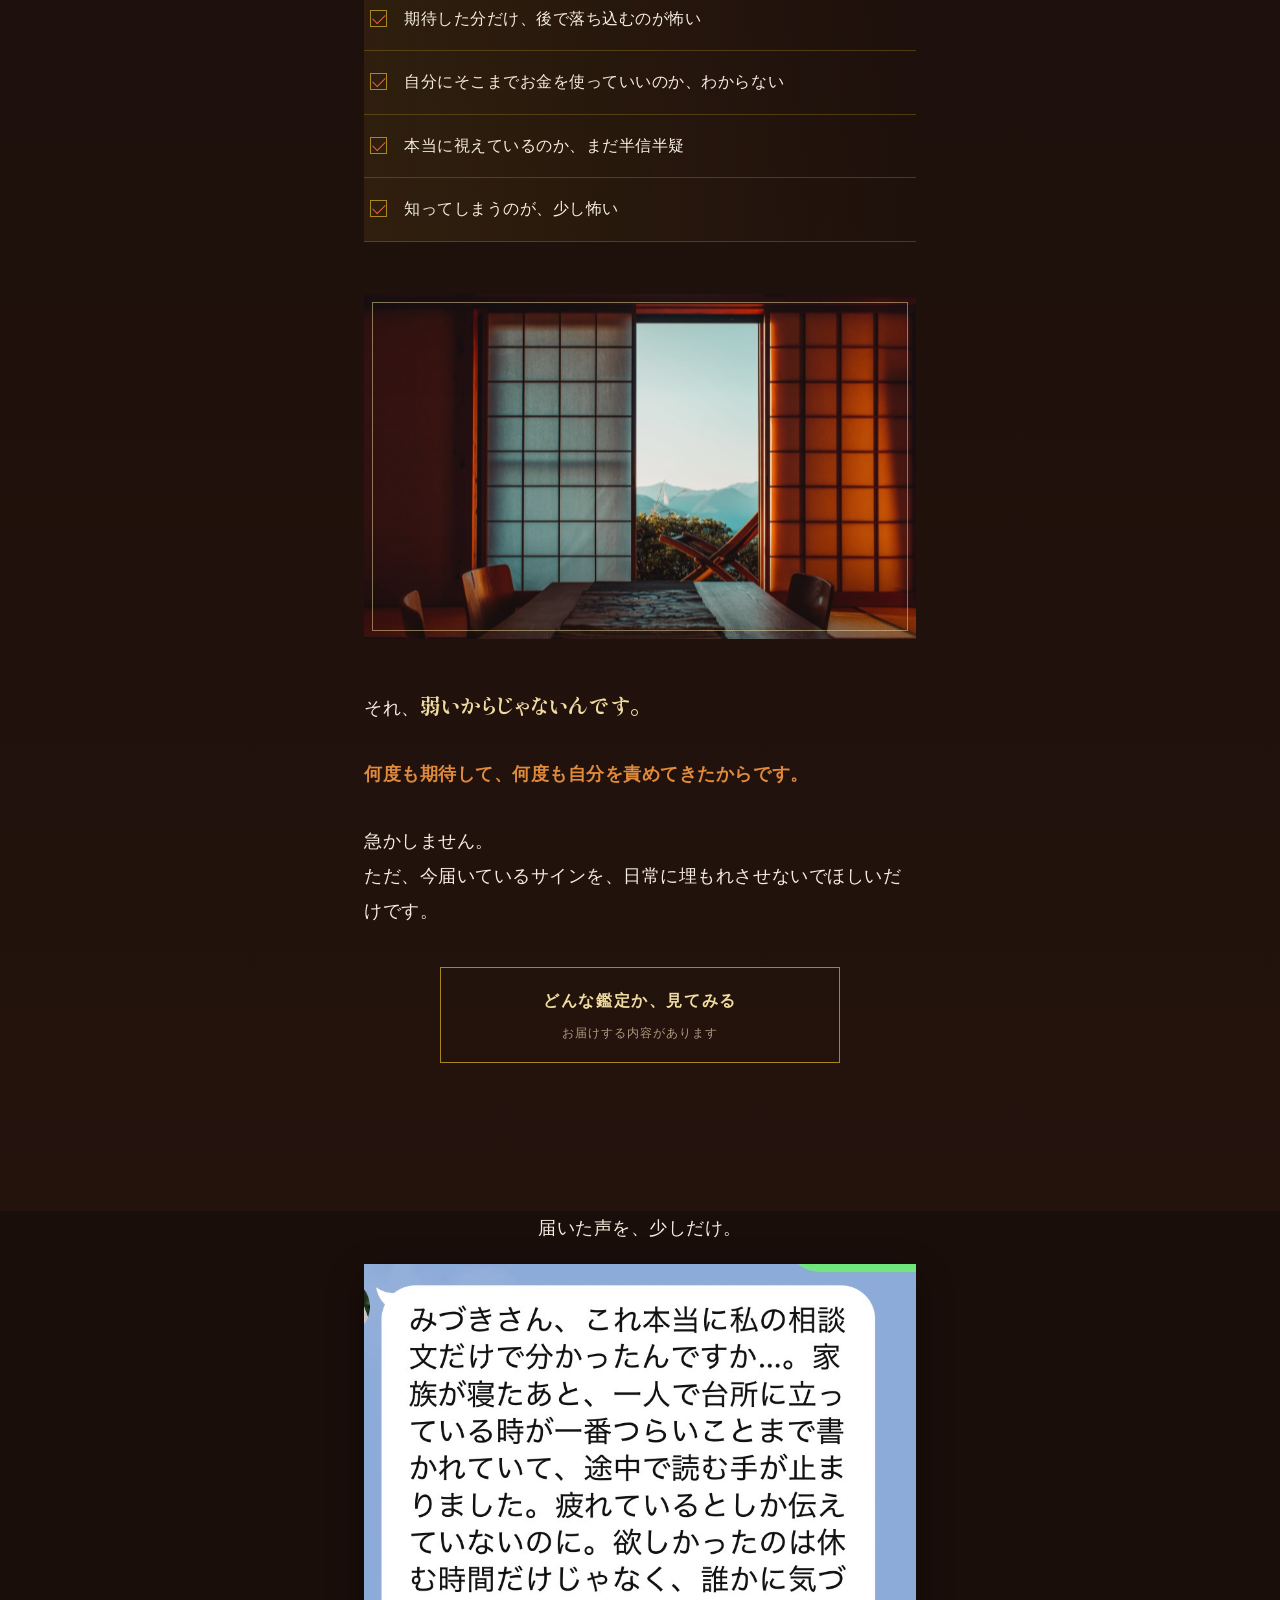
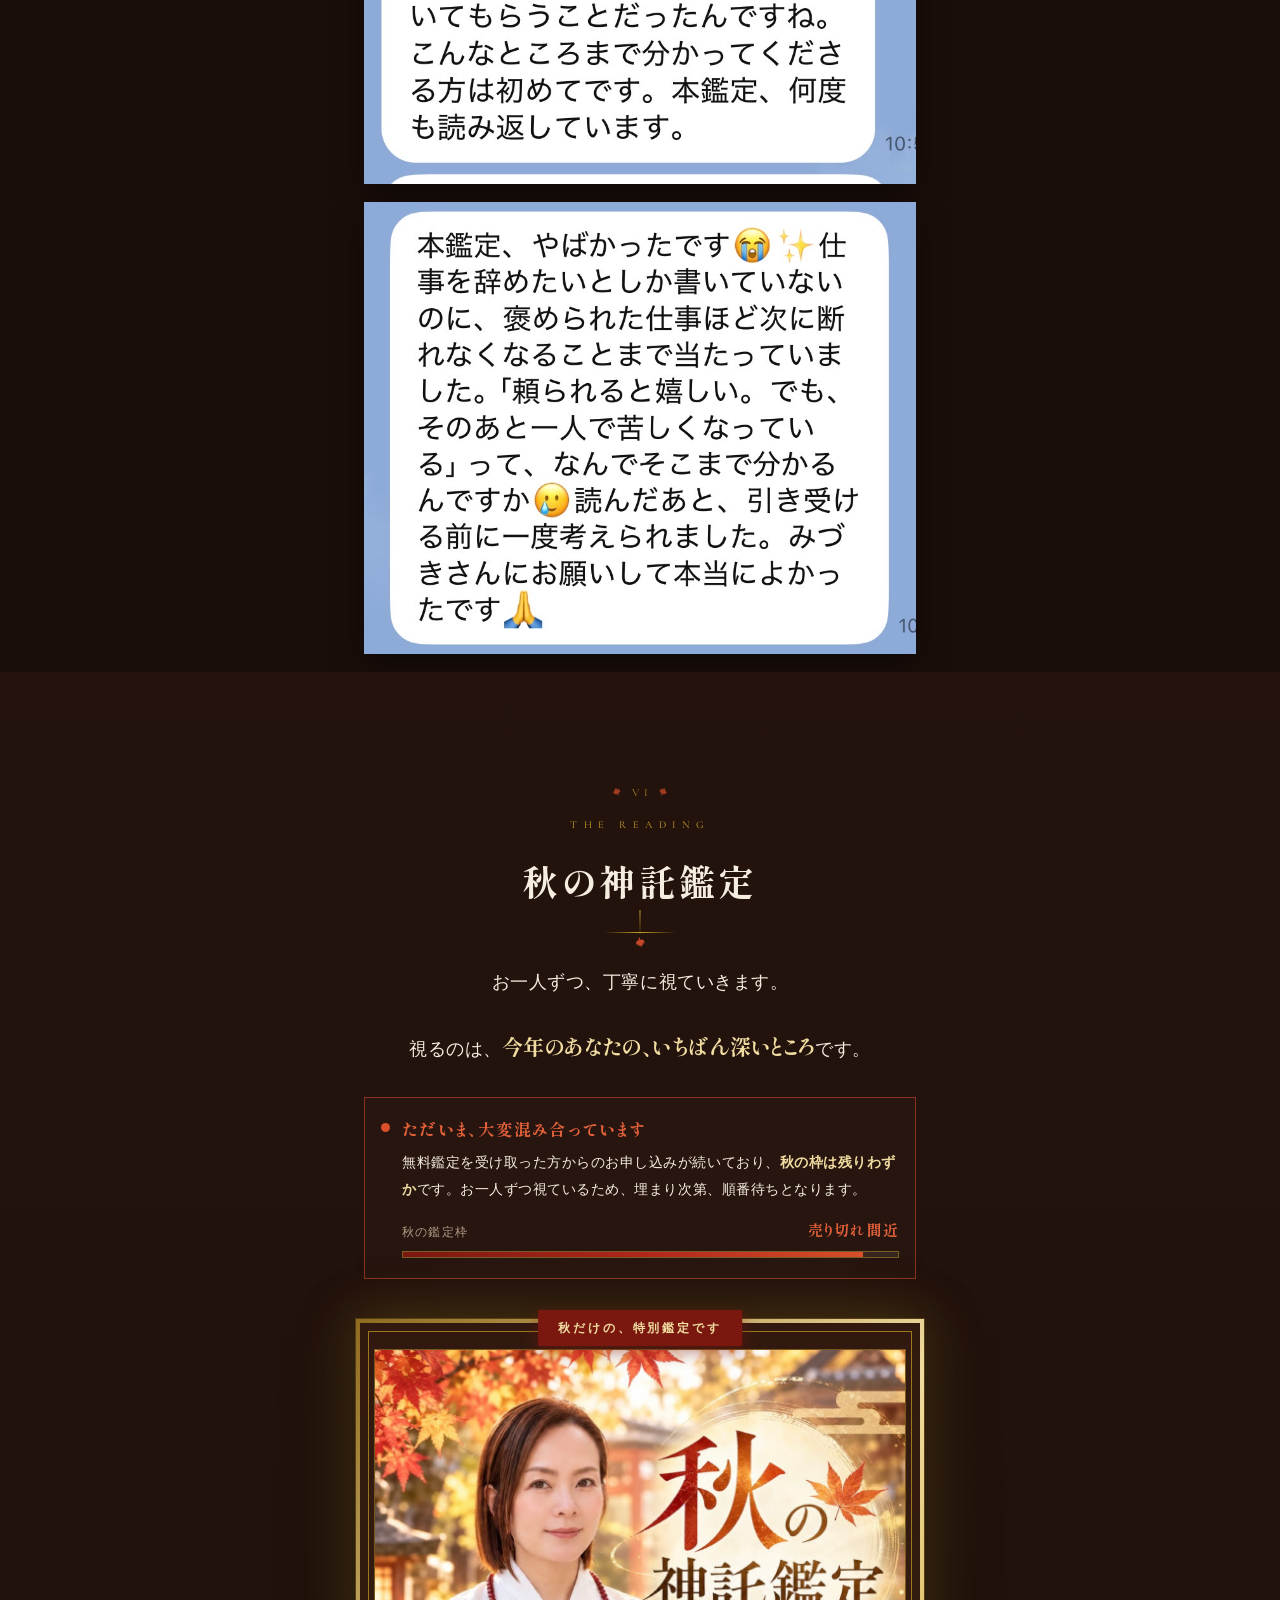
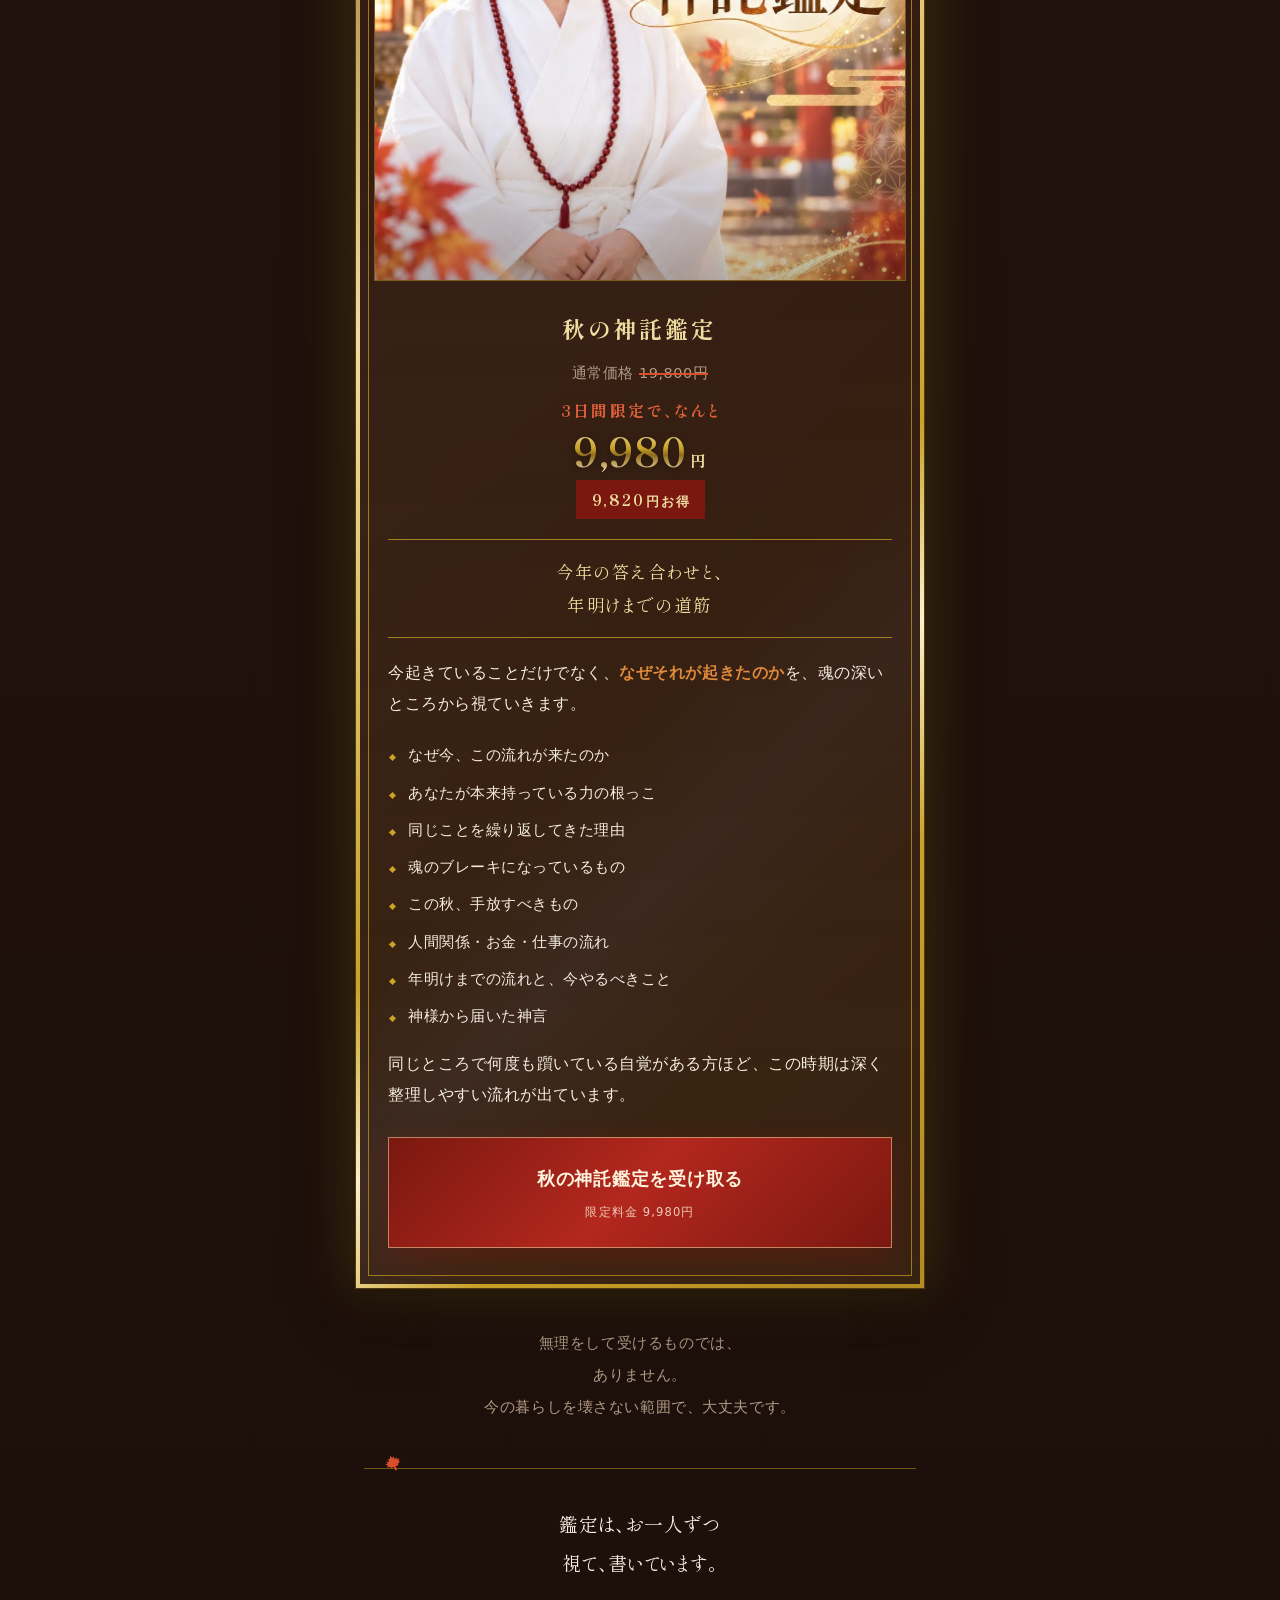
==== commit 3cbd86ea: "カウントダウン: 開くたびに72時間へリセットする仕様に変更" ====
--- a/aki/index.html
+++ b/aki/index.html
@@ -543,7 +543,7 @@
   </div>
 </div>
 
-<script src="../assets/lp.js?v=202610090300"></script>
+<script src="../assets/lp.js?v=202610090400"></script>
 <script src="../assets/track-config.js?v=202609252005"></script>
 <script src="../assets/track.js?v=202609252005"></script>
 </body>
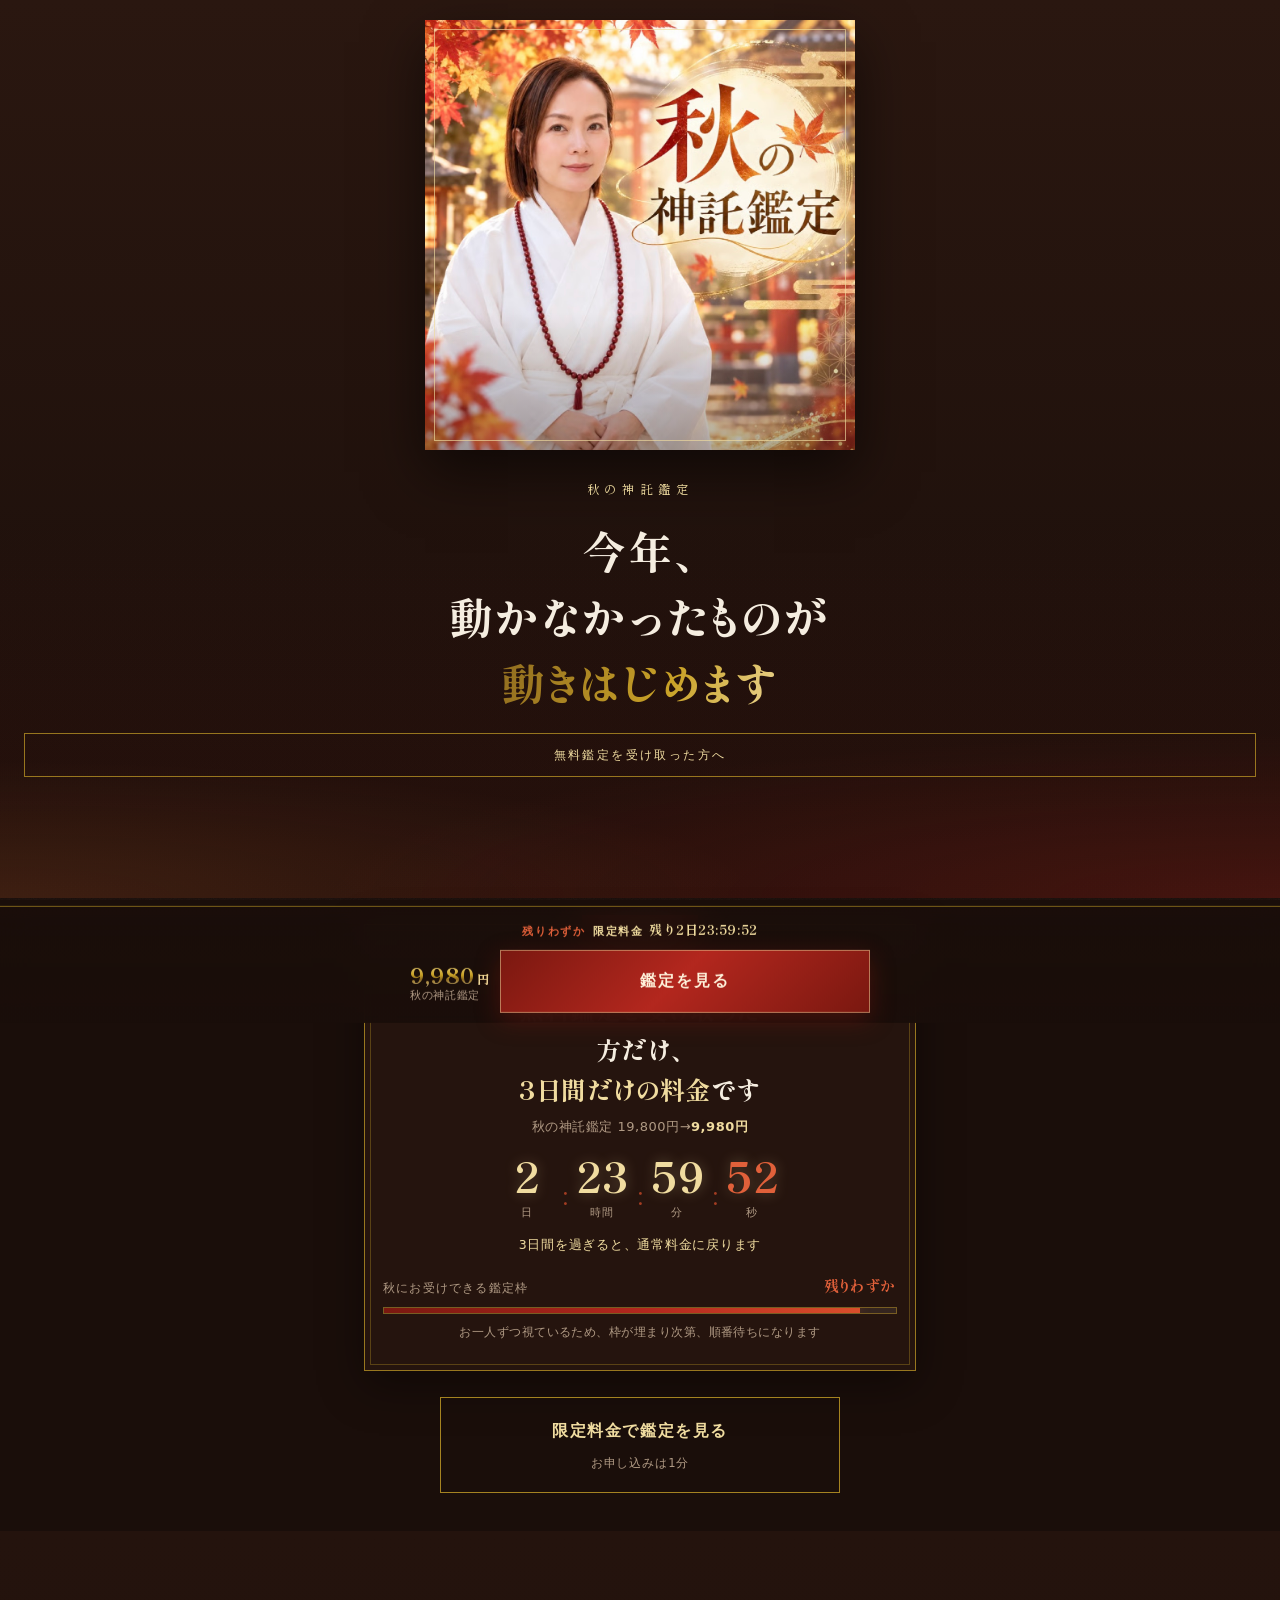
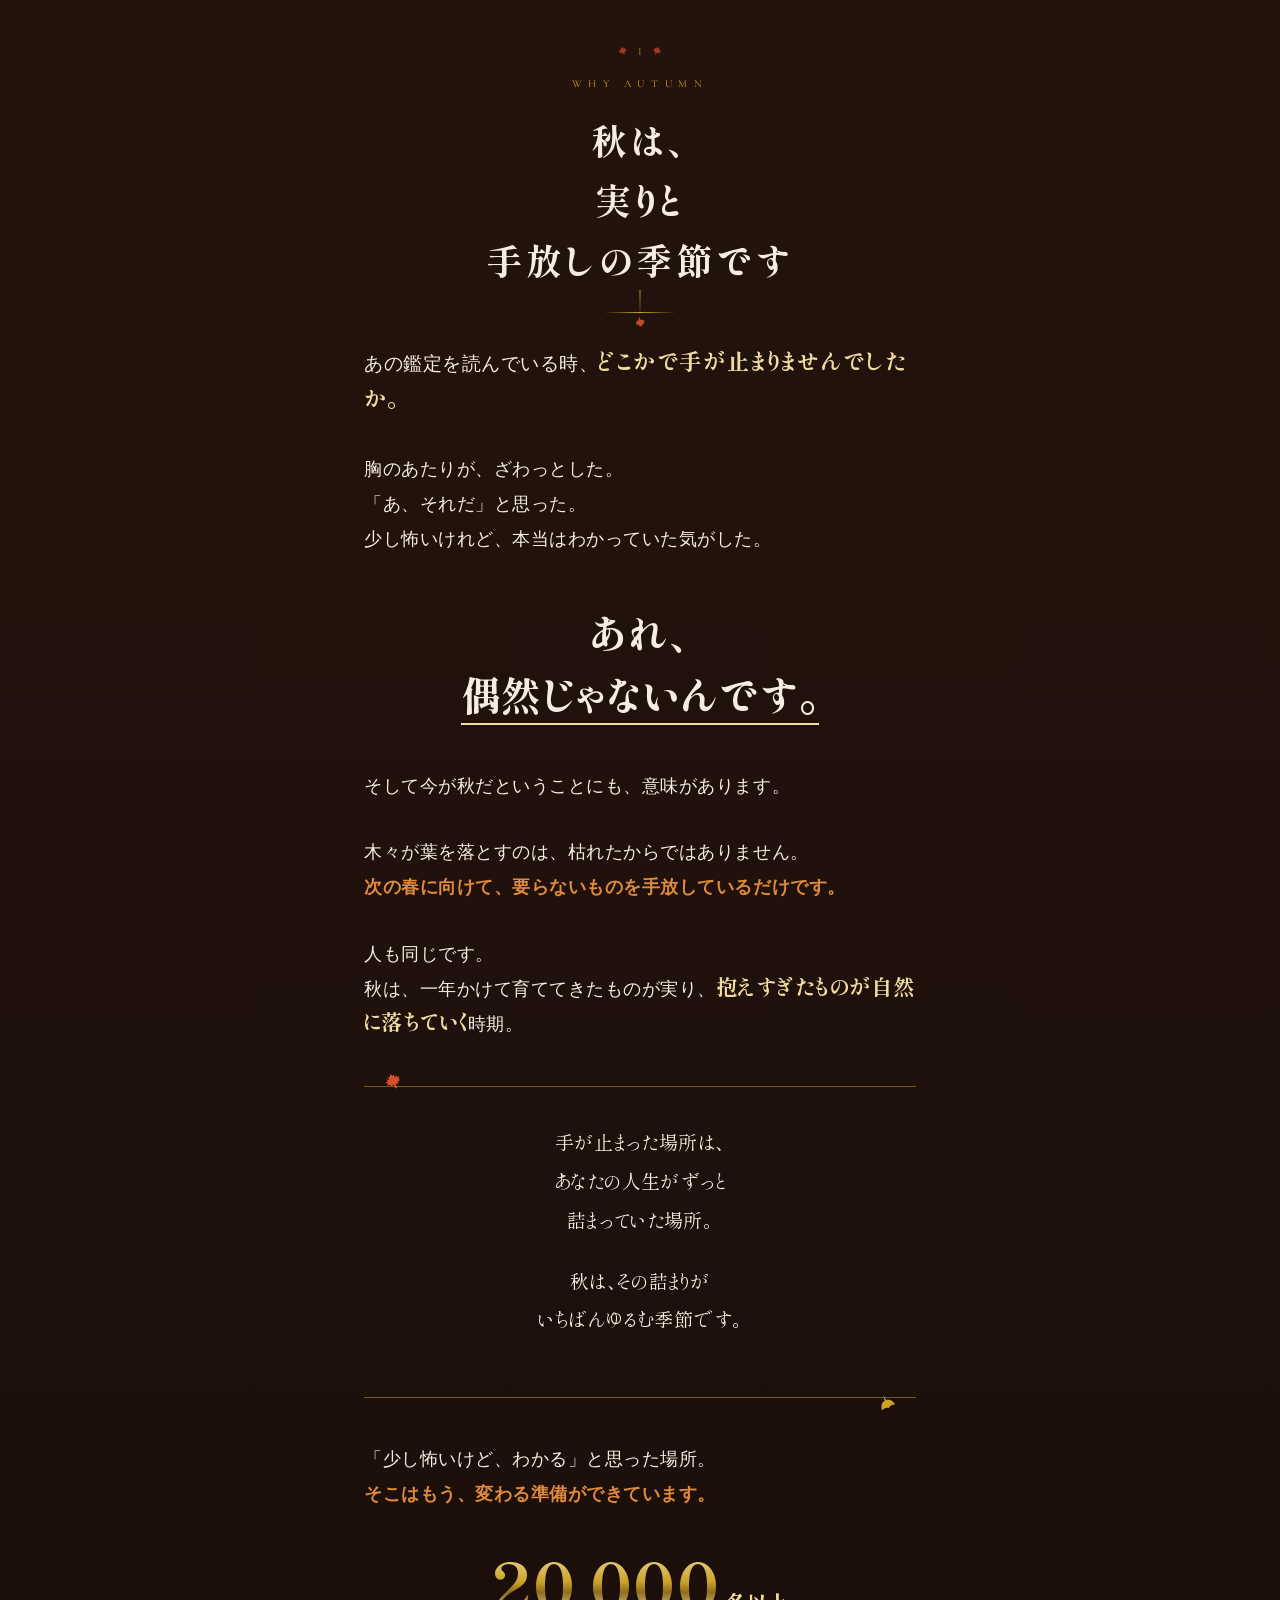
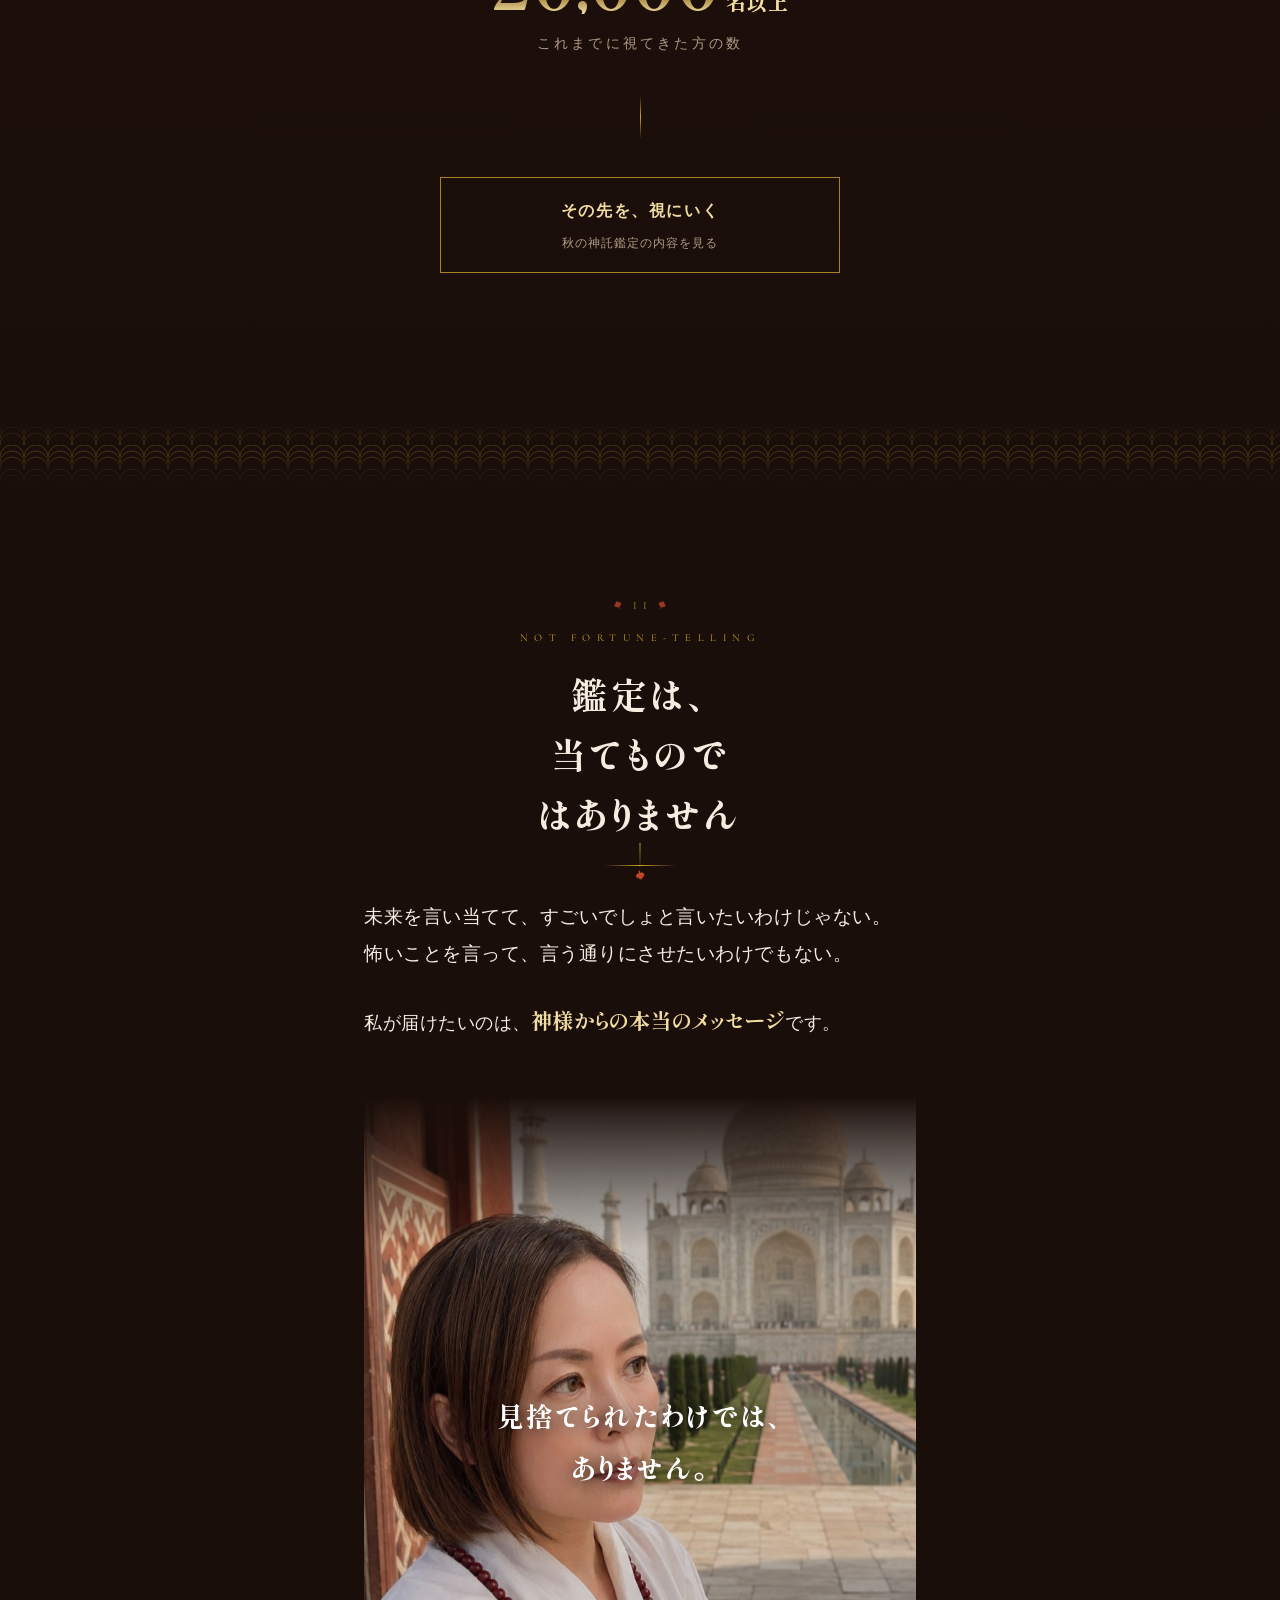
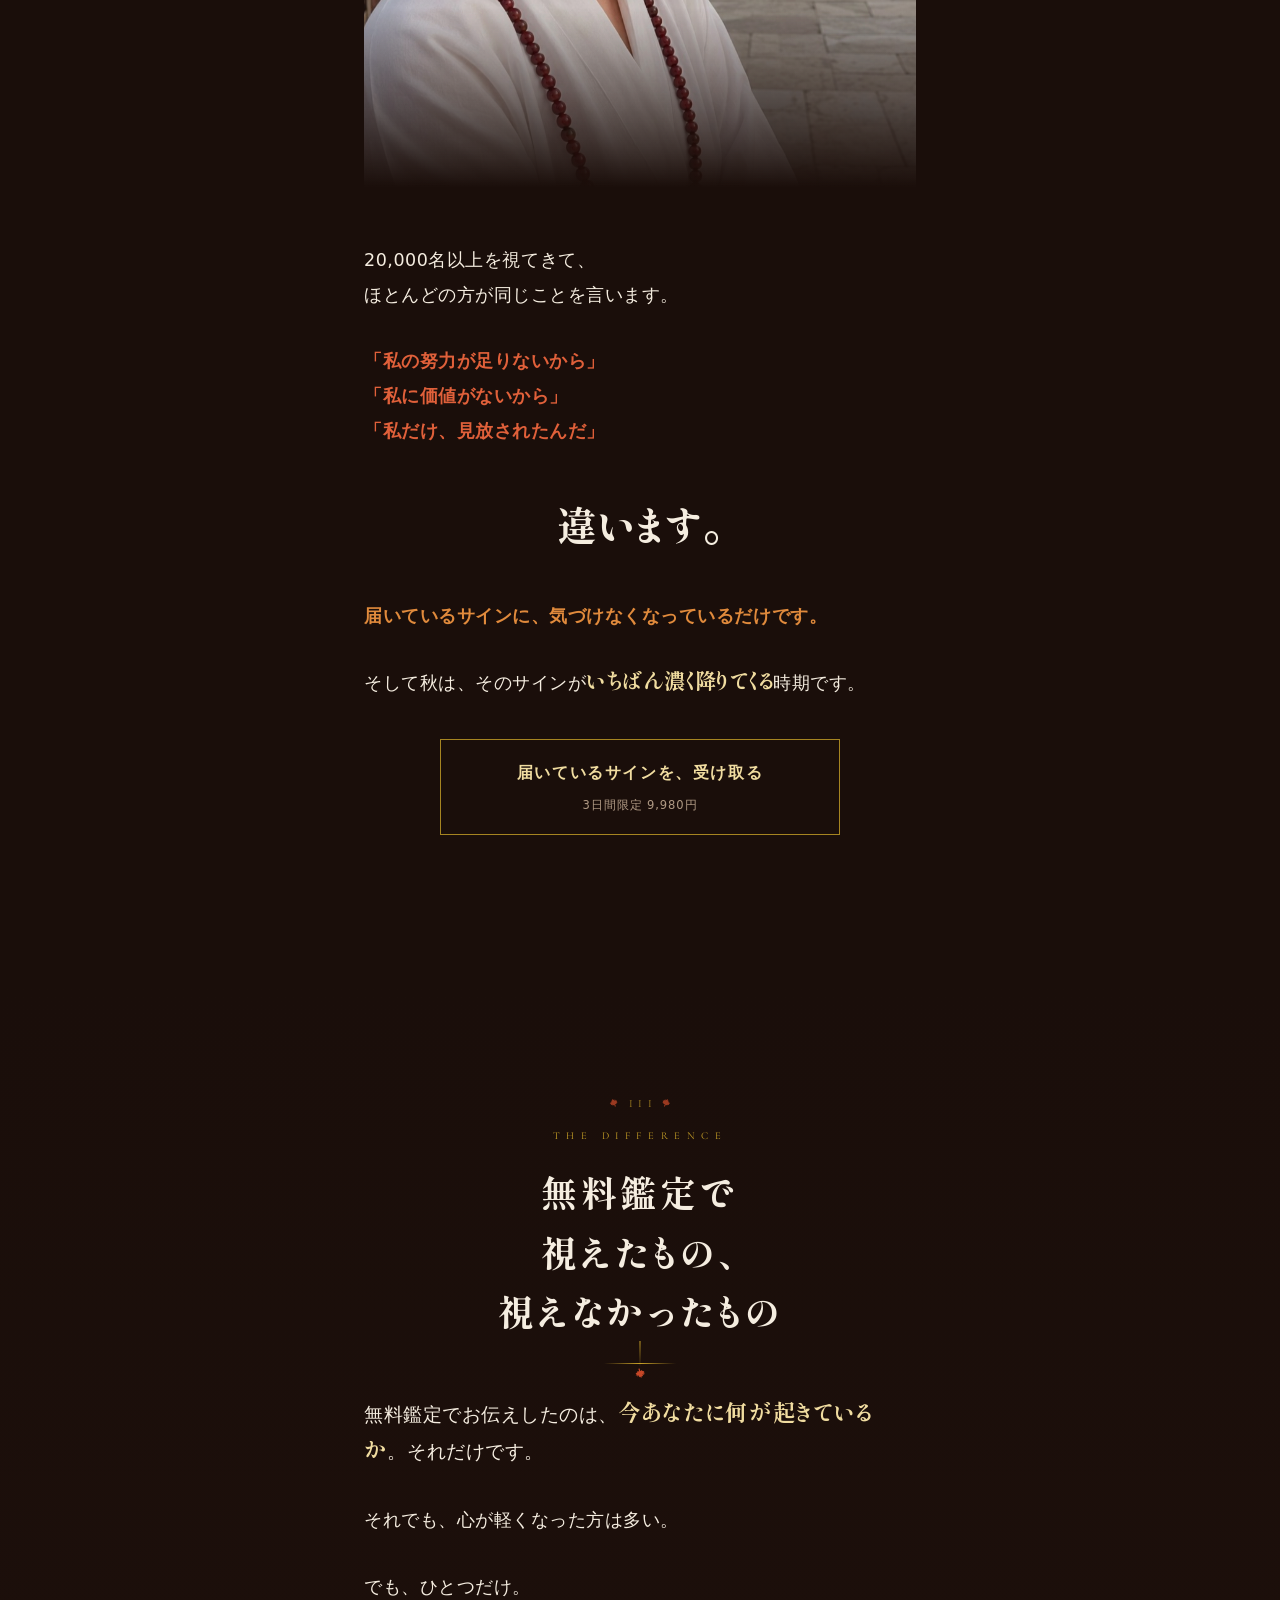
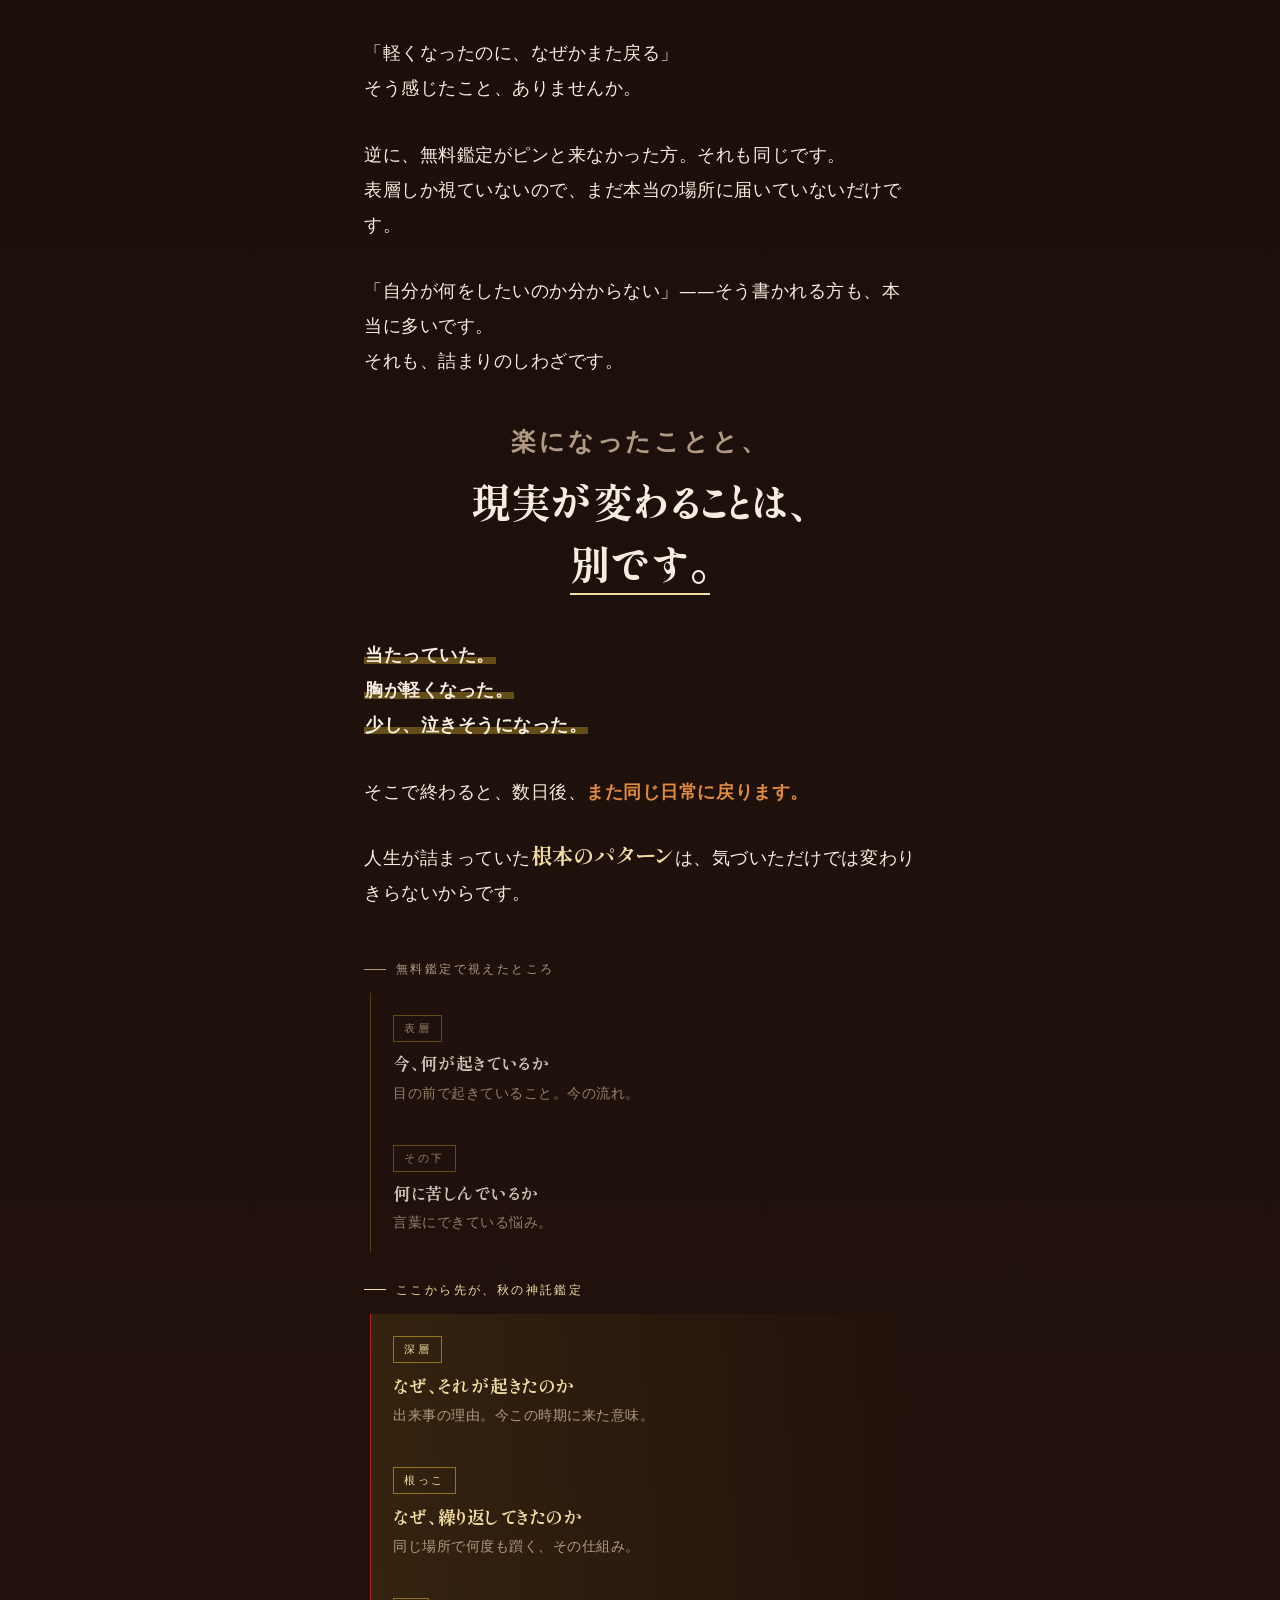
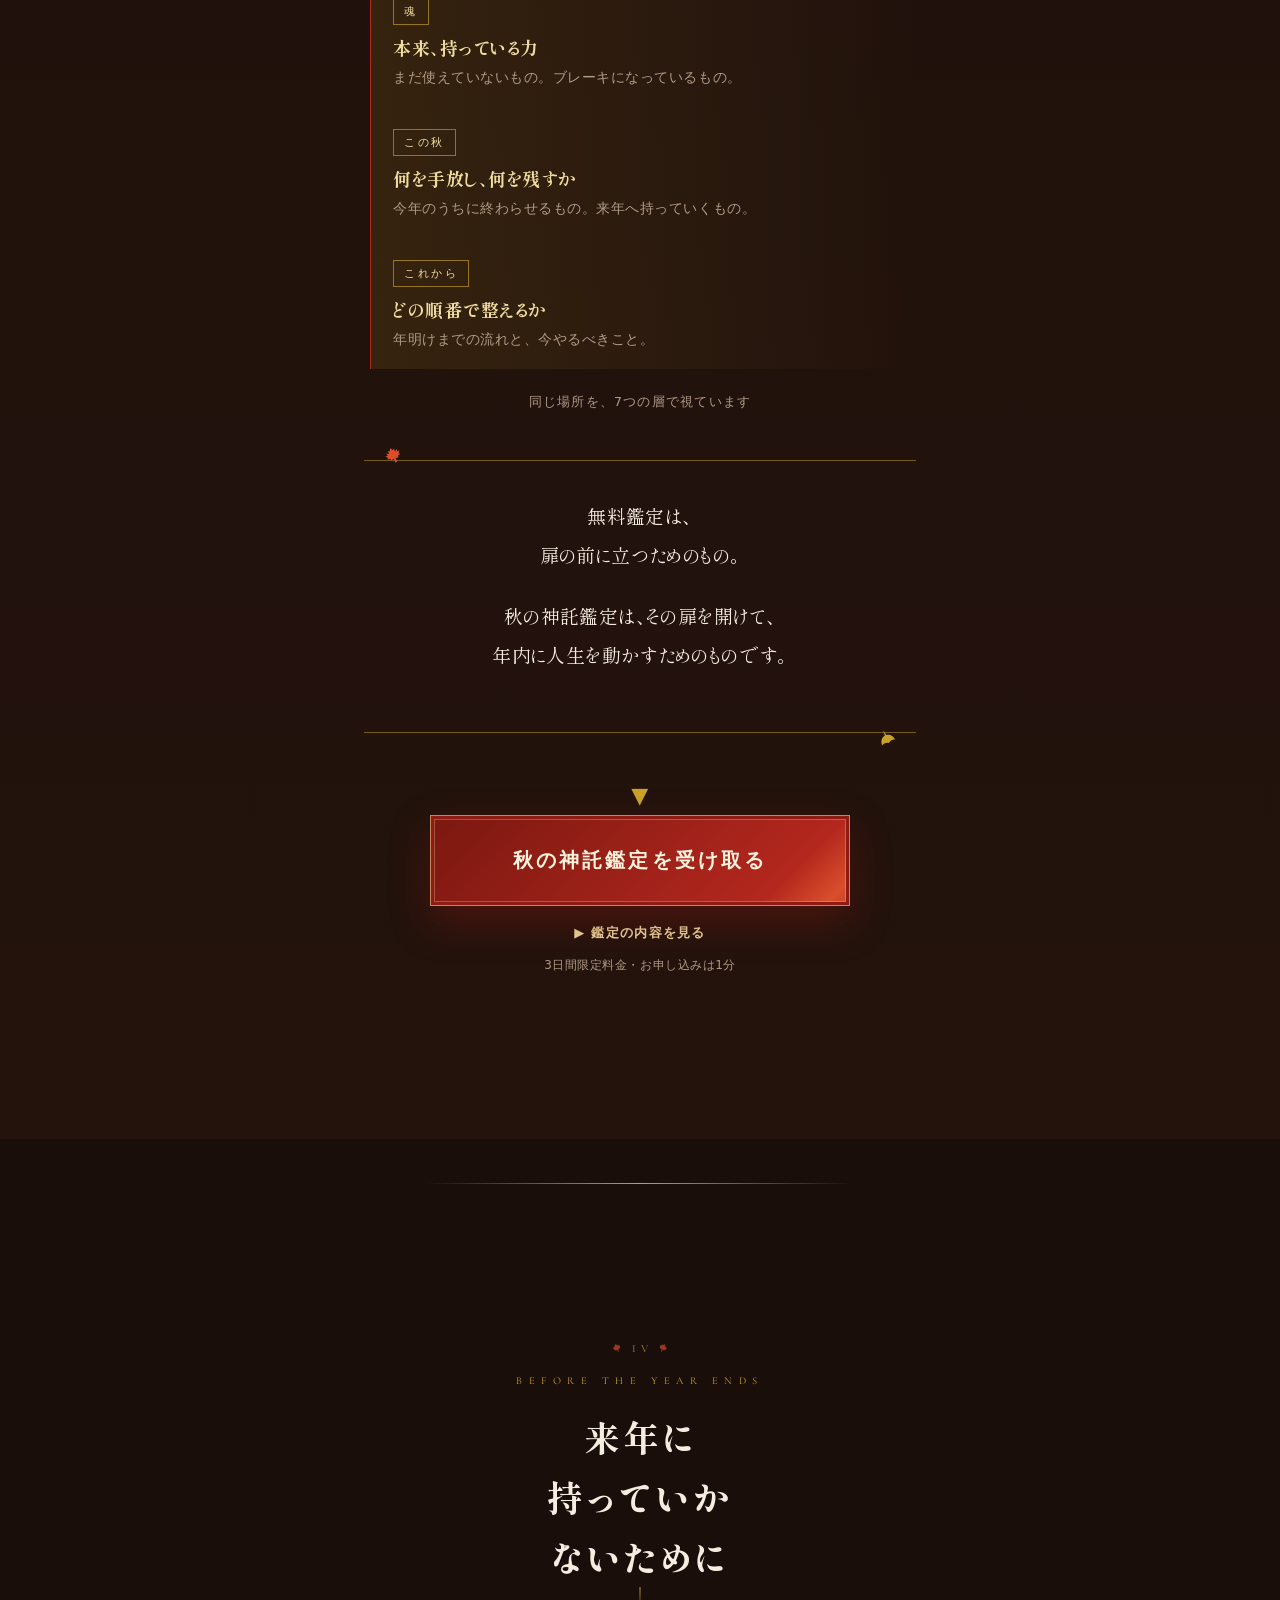
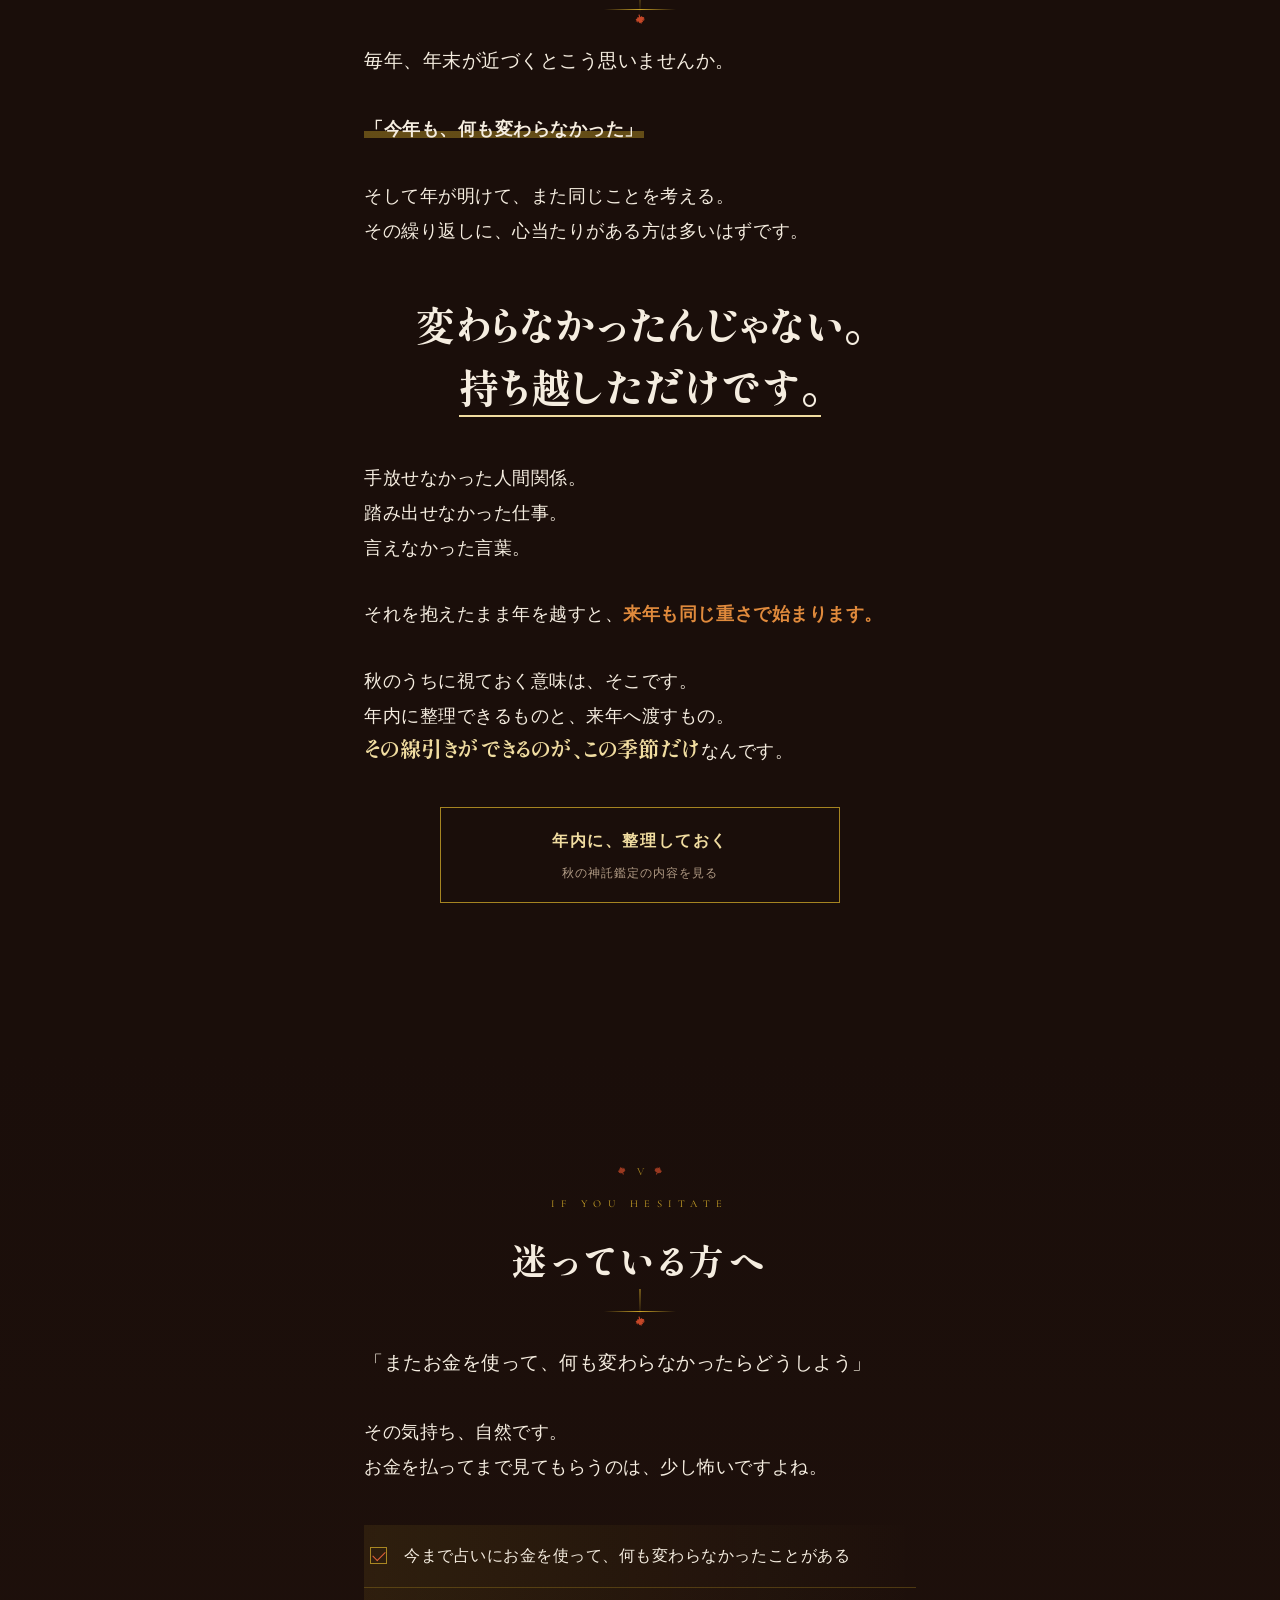
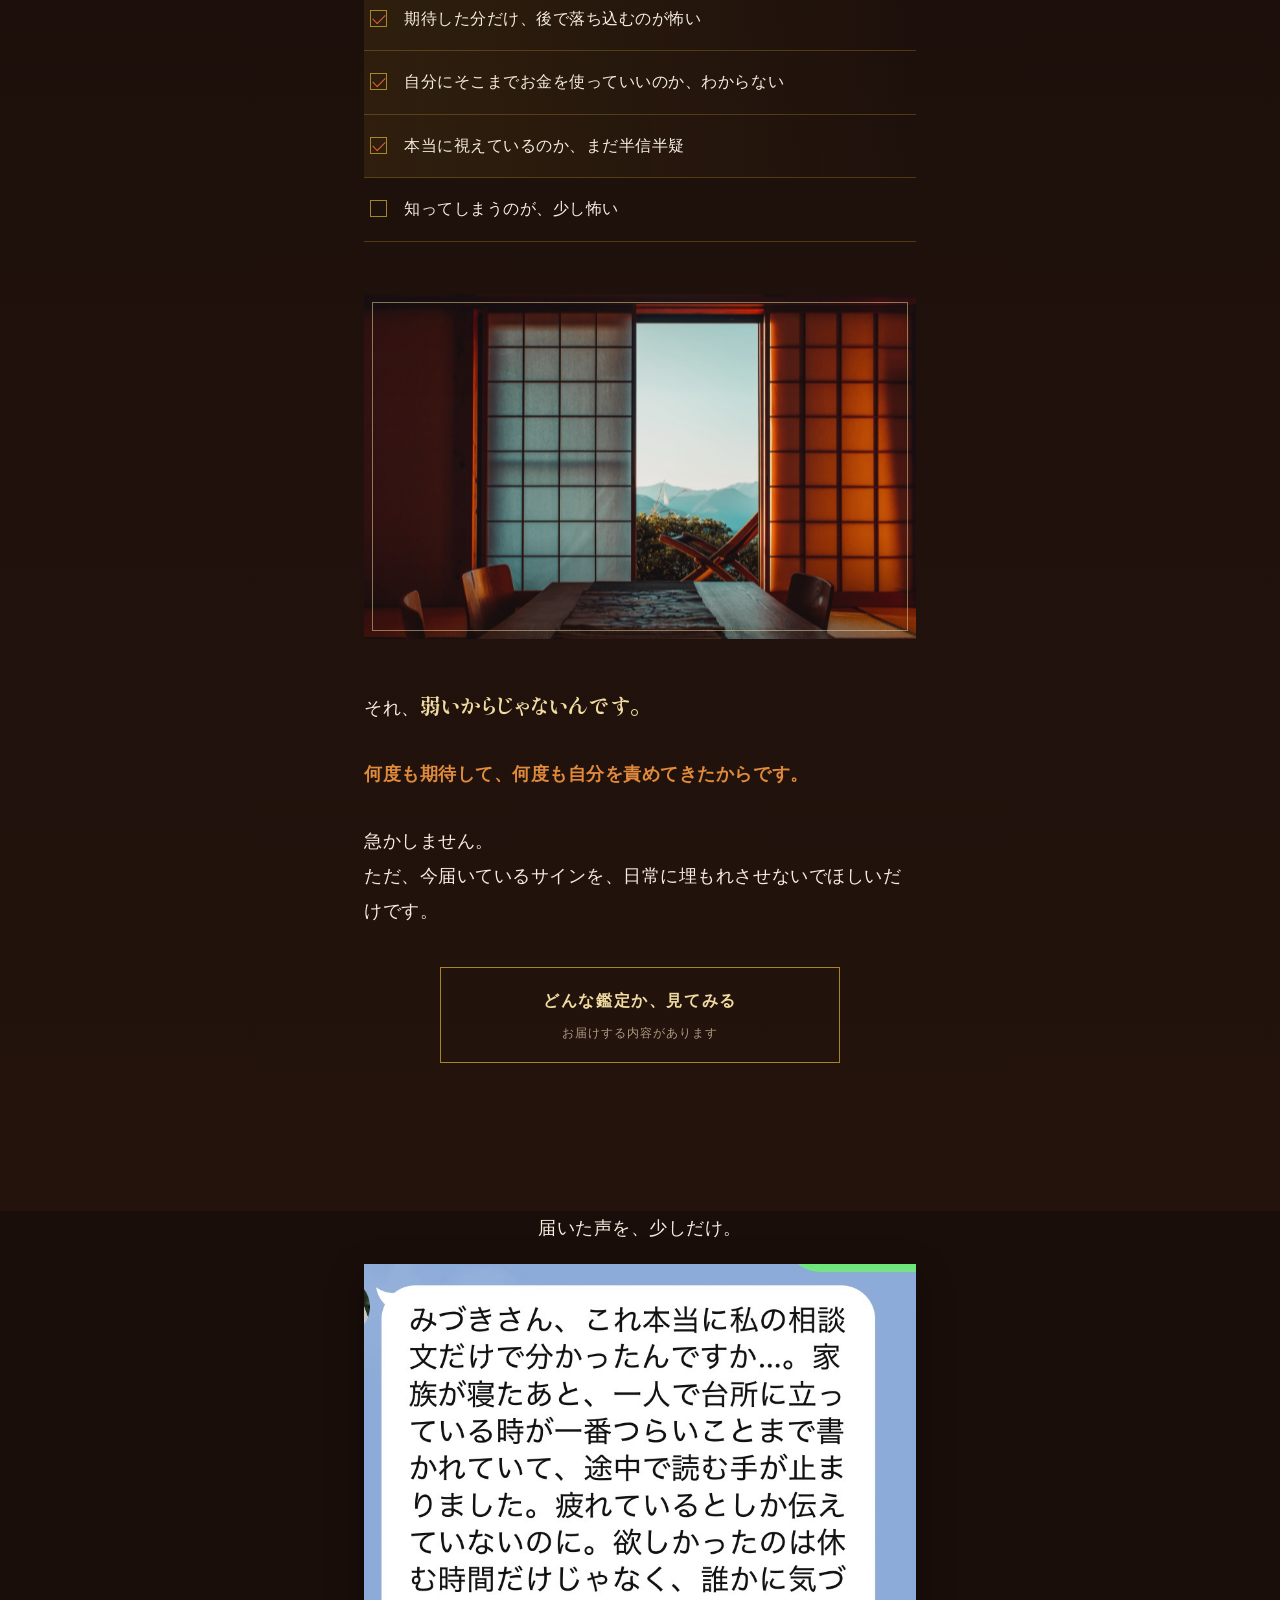
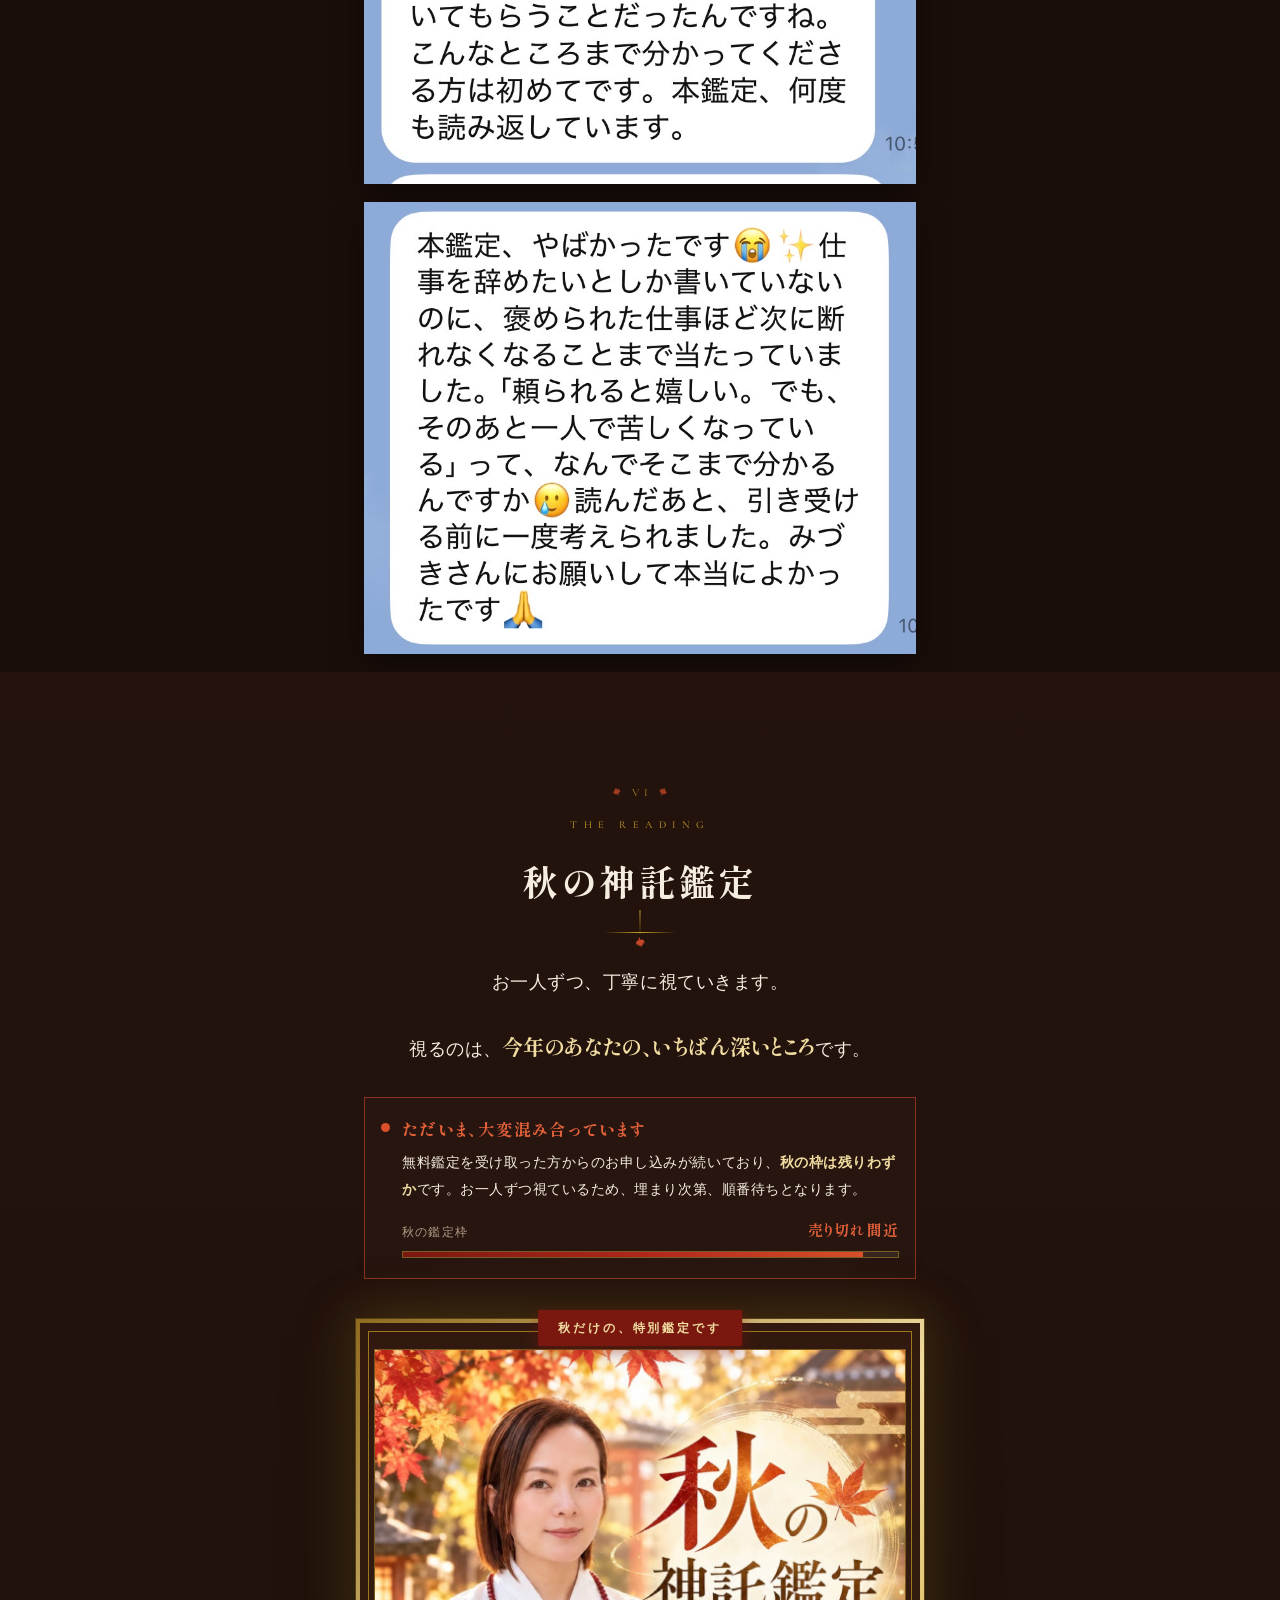
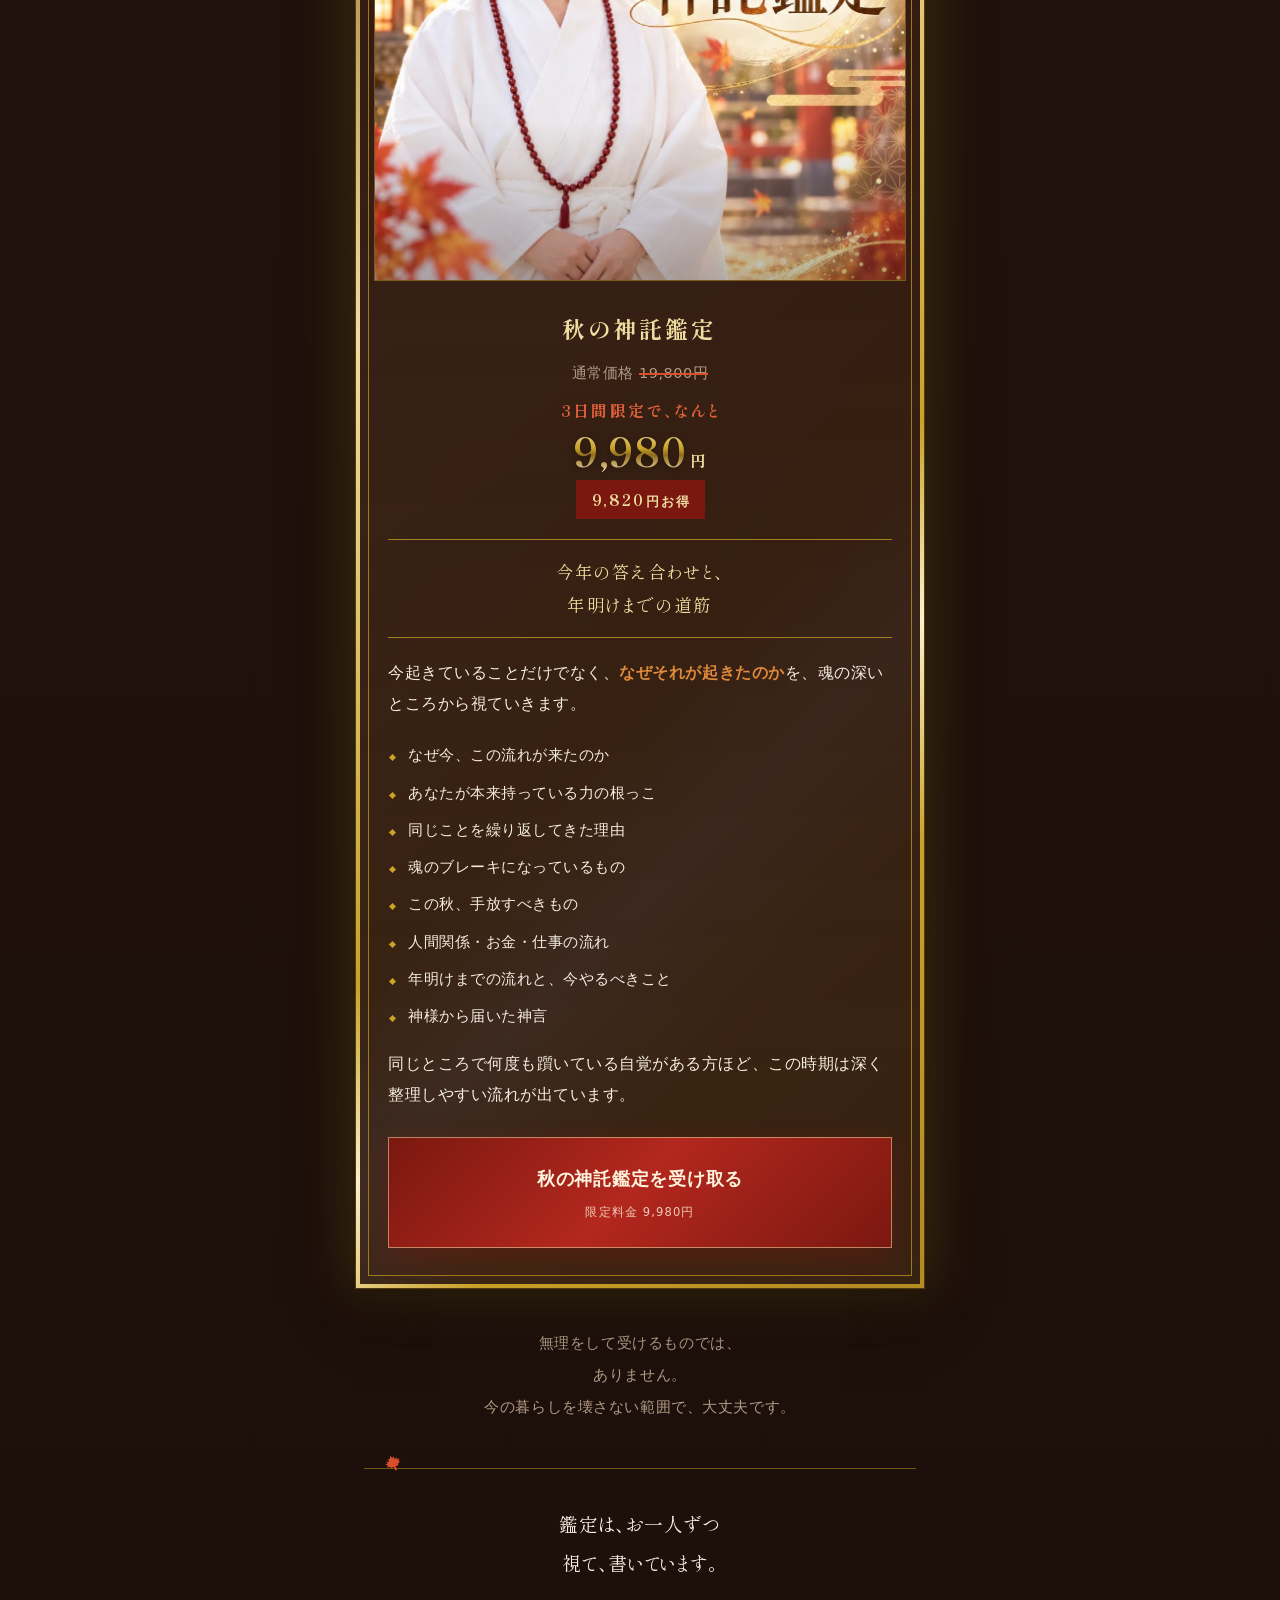
==== commit 1d40e59f: "価格行の折り返しを解消（「円」が次行に落ちていた）" ====
--- a/aki/index.html
+++ b/aki/index.html
@@ -38,7 +38,7 @@
   <div class="limbox rv">
     <span class="lt">3日間限定</span>
     <div class="lh">無料鑑定を受け取った<br>方だけ、<br><span class="g">3日間だけの料金</span>です</div>
-    <div class="ld">秋の神託鑑定　通常 19,800円 →　<b style="color:var(--gold-hi)">9,980円</b></div>
+    <div class="ld">秋の神託鑑定 19,800円→<b style="color:var(--gold-hi)">9,980円</b></div>
     <div class="cd" aria-label="残り時間">
       <div class="u"><b data-d>-</b><i>日</i></div><div class="sep">:</div>
       <div class="u"><b data-h>--</b><i>時間</i></div><div class="sep">:</div>
